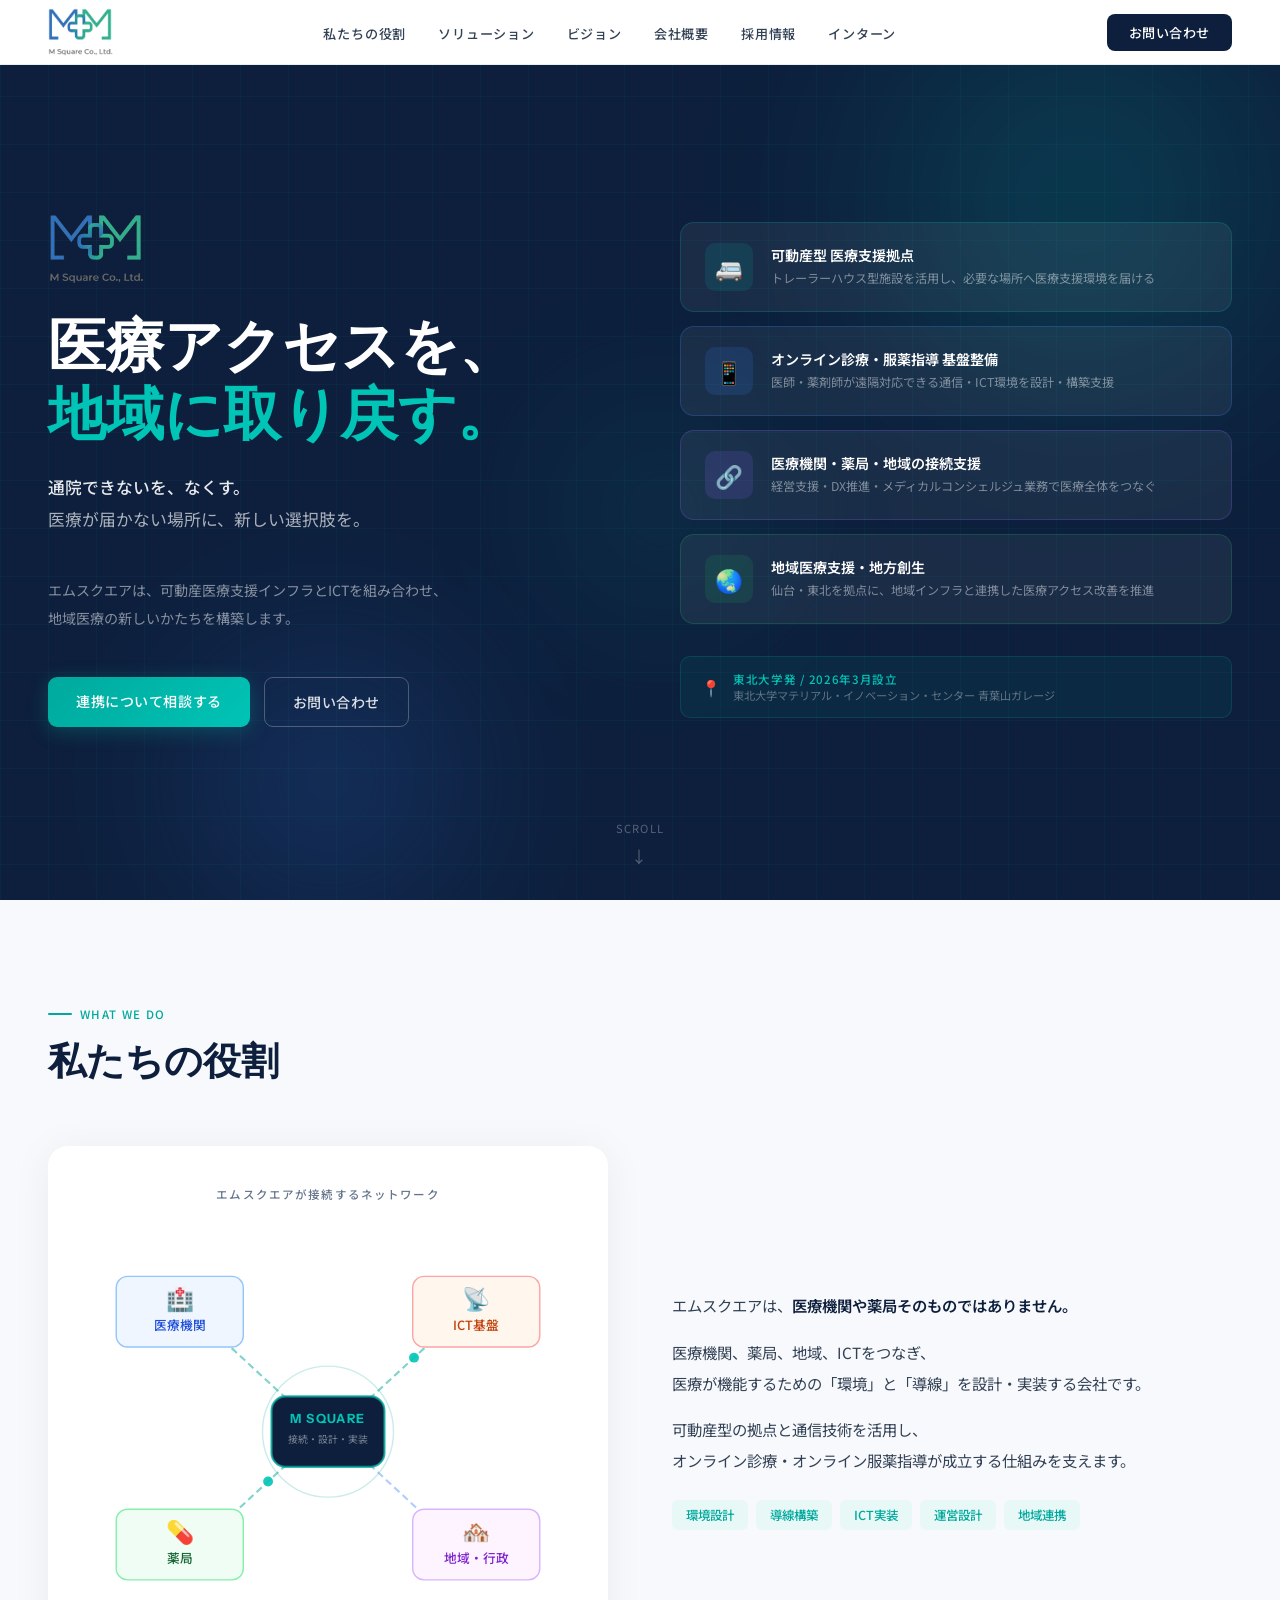
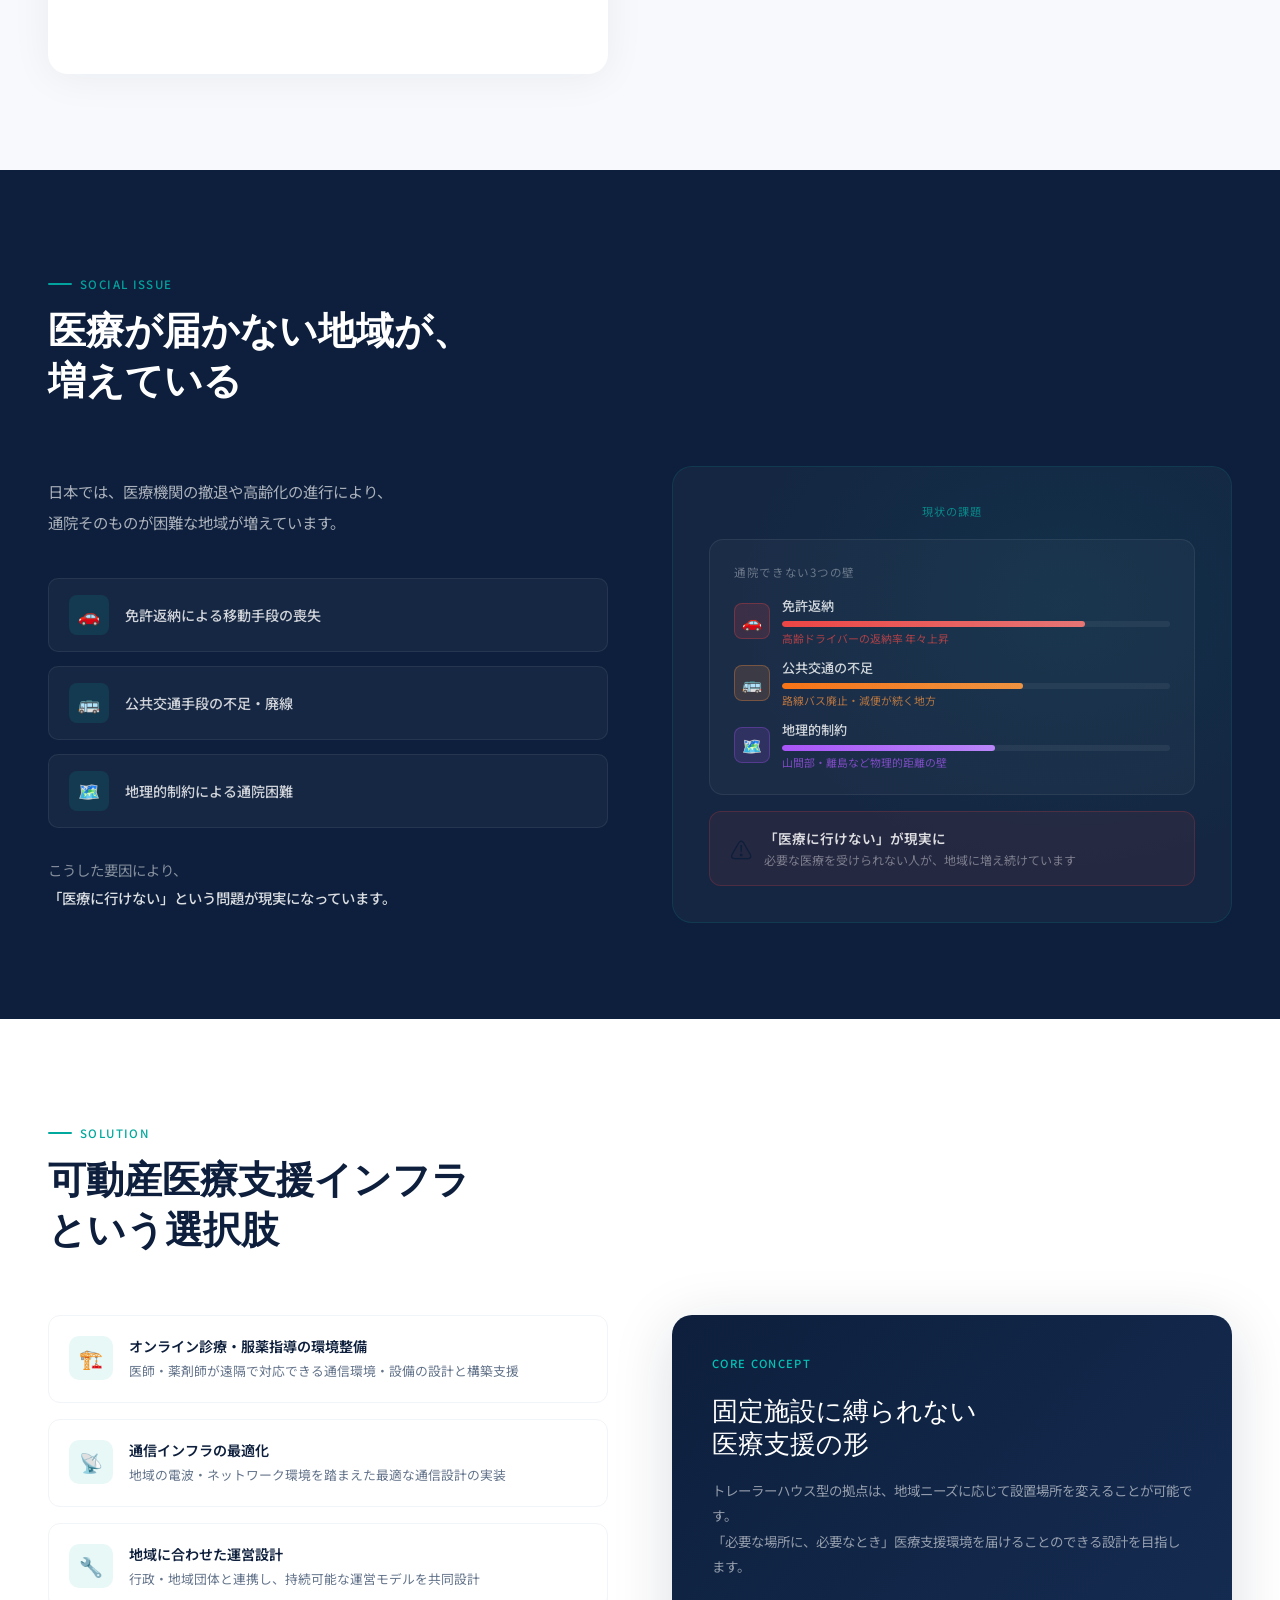
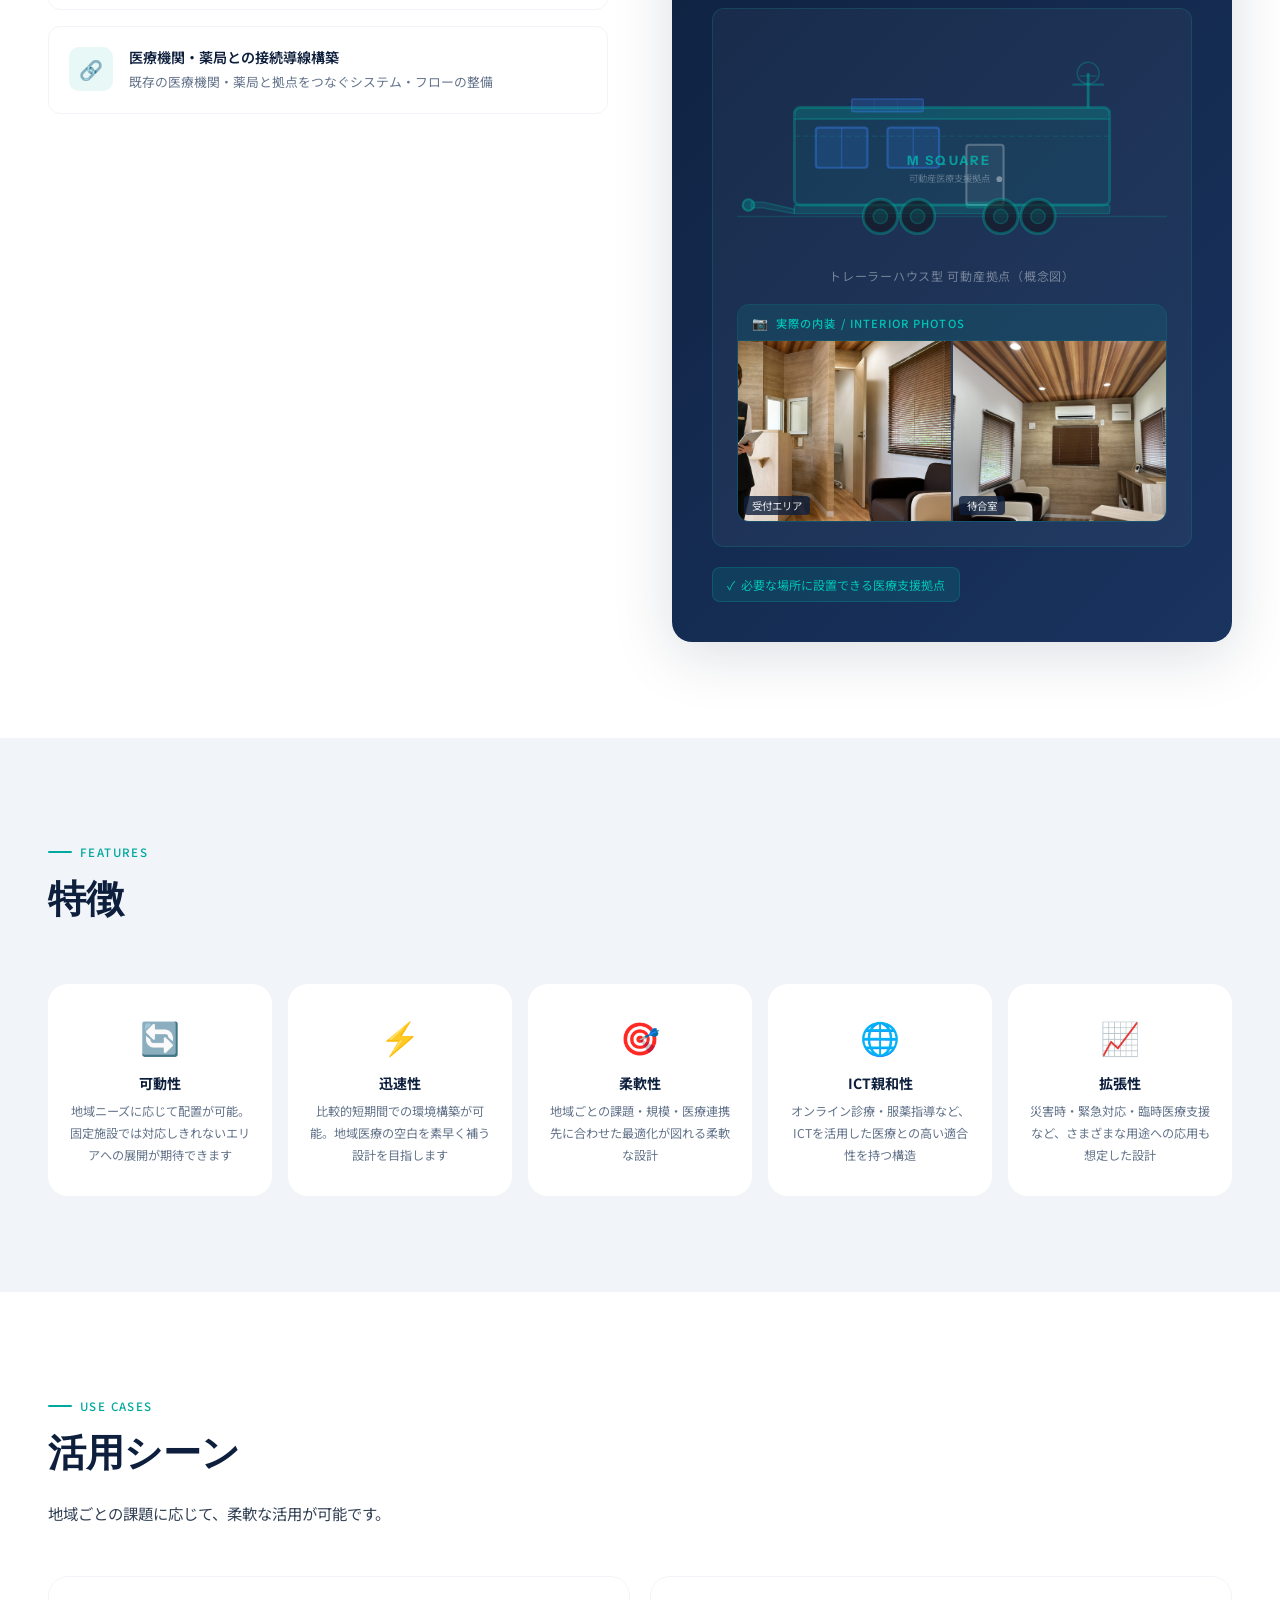
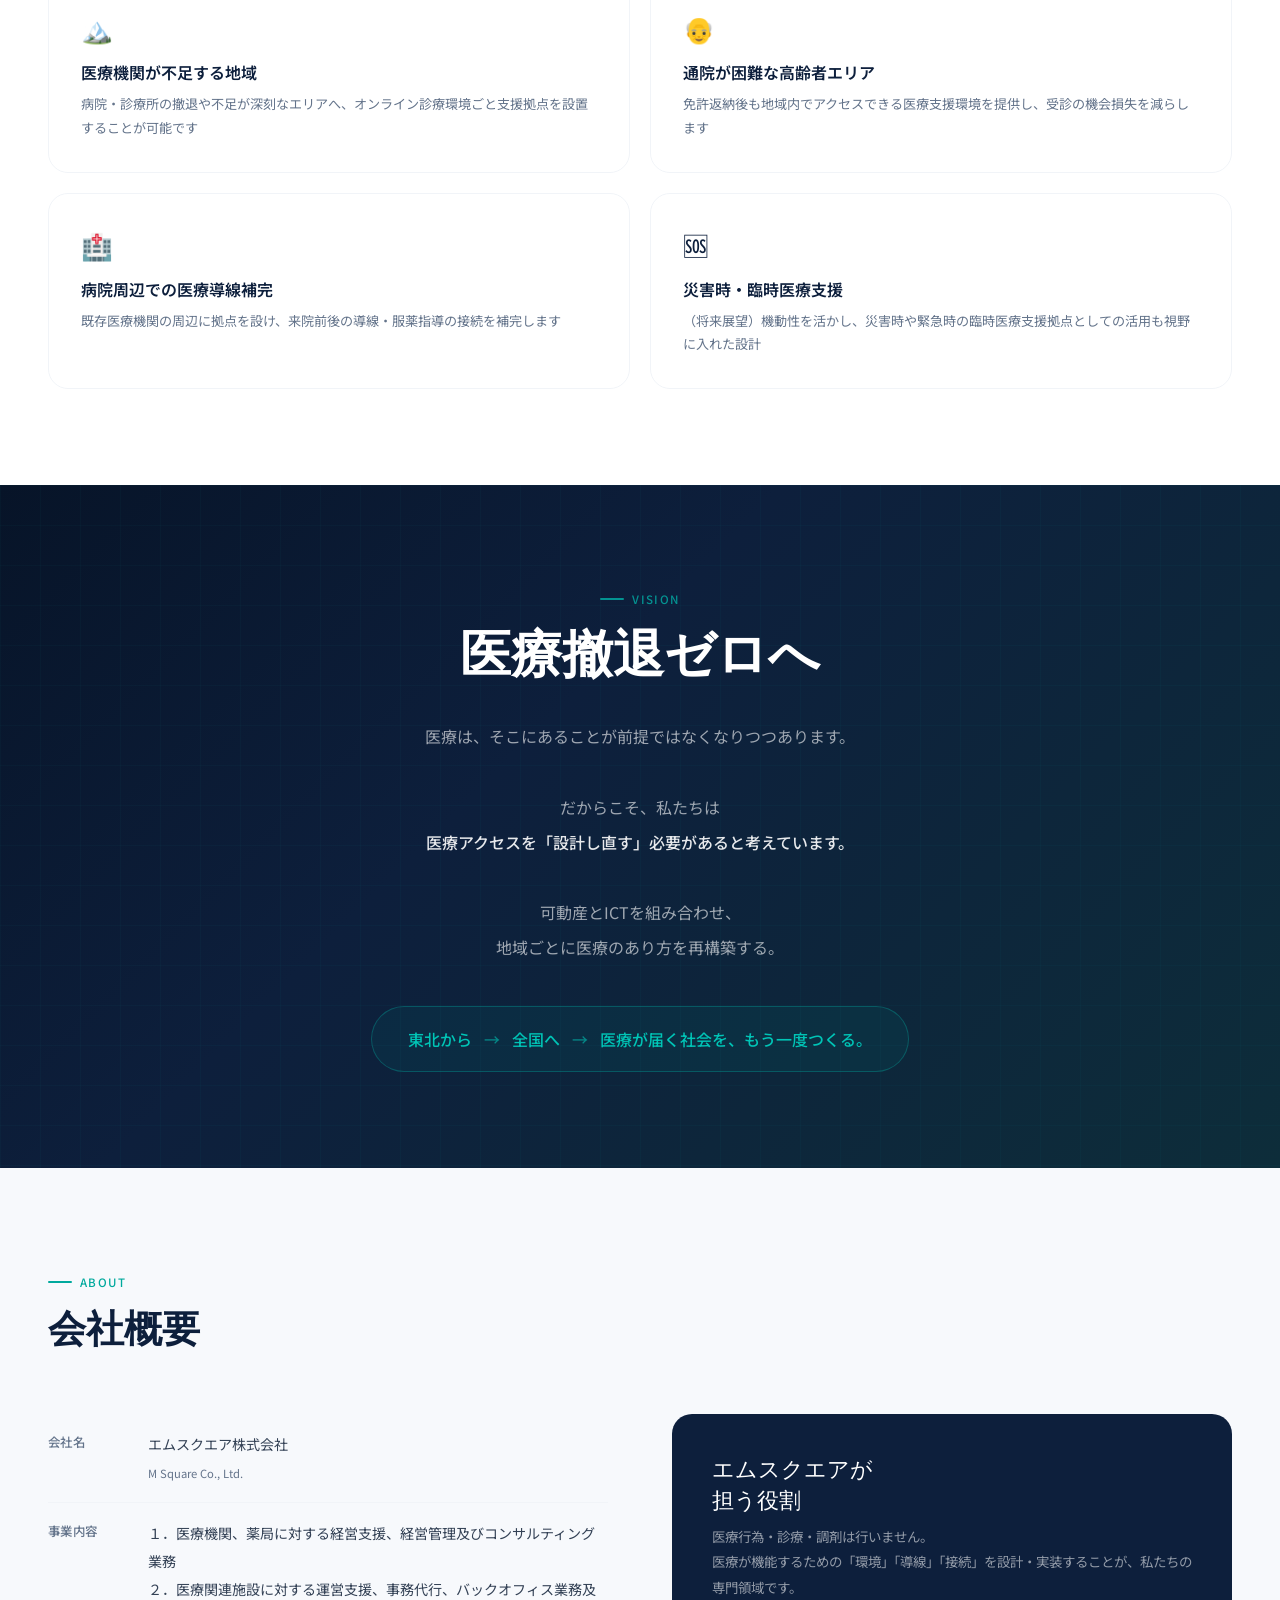
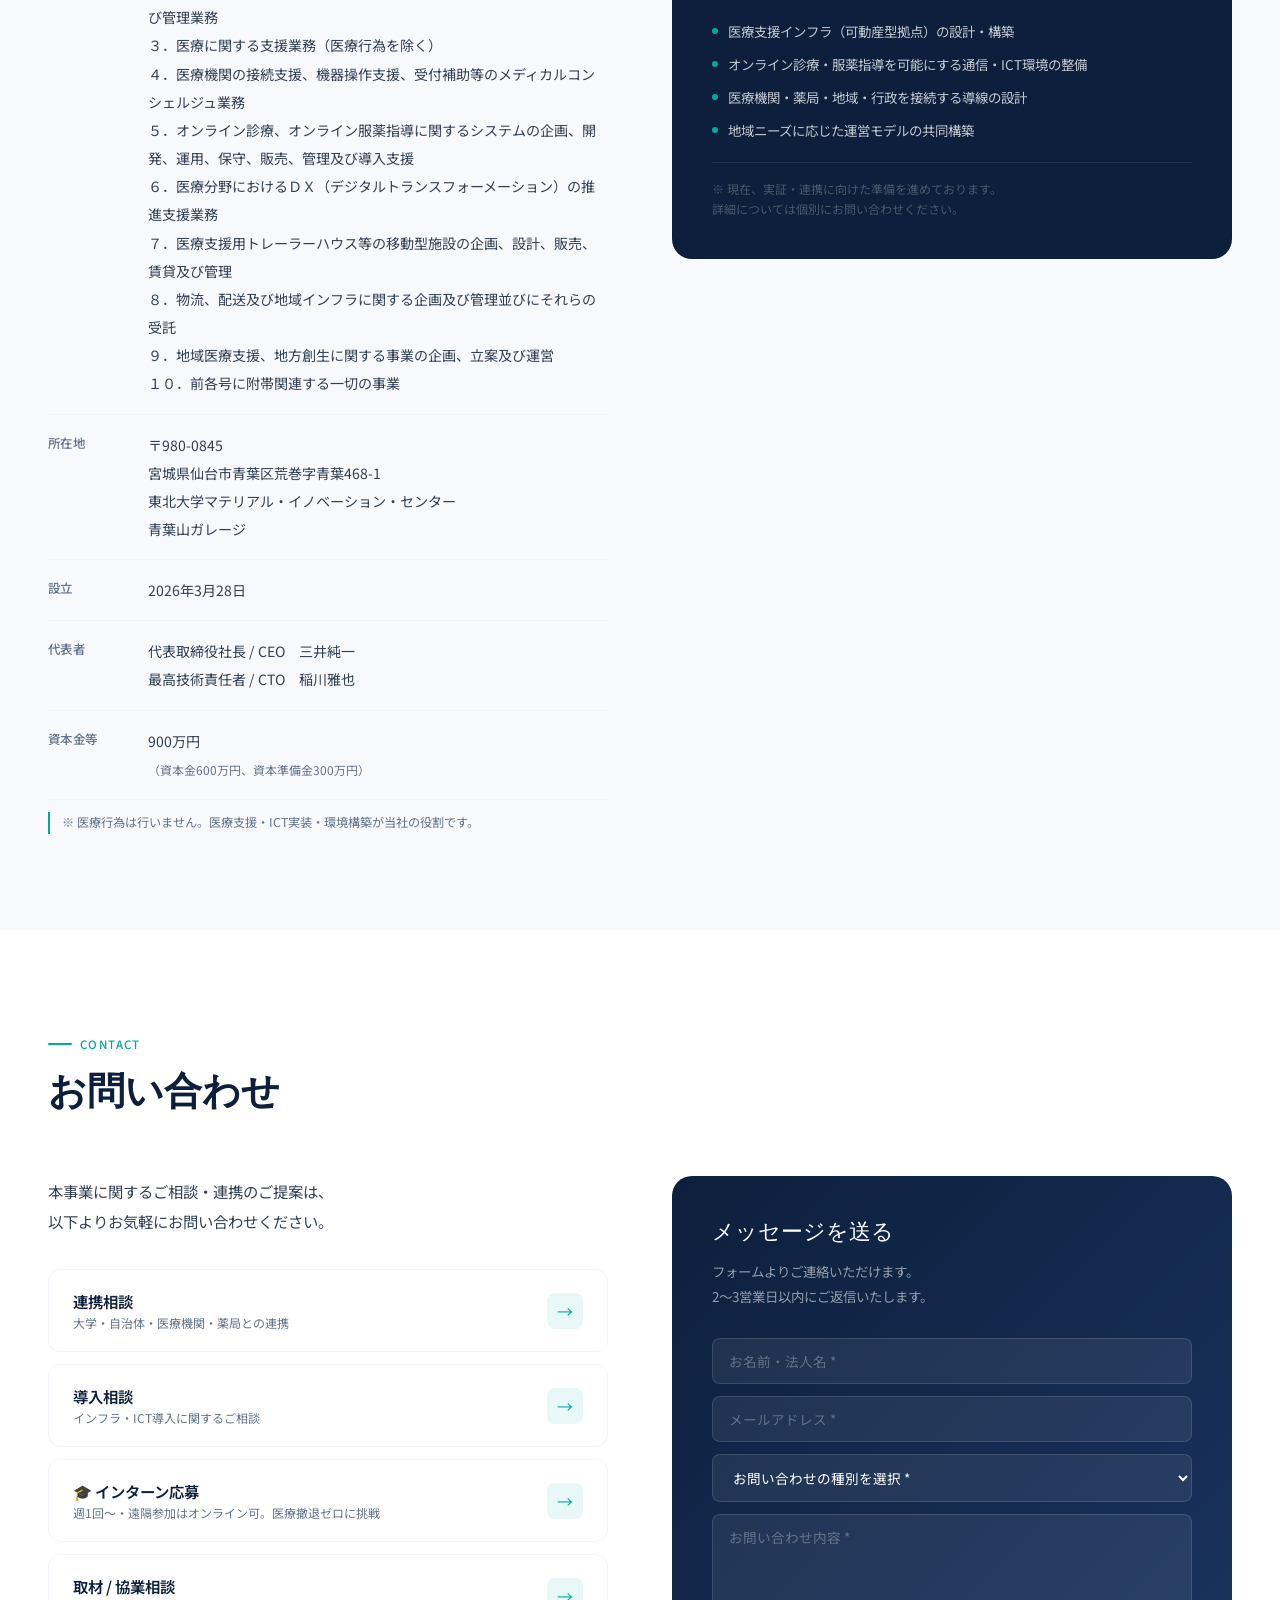
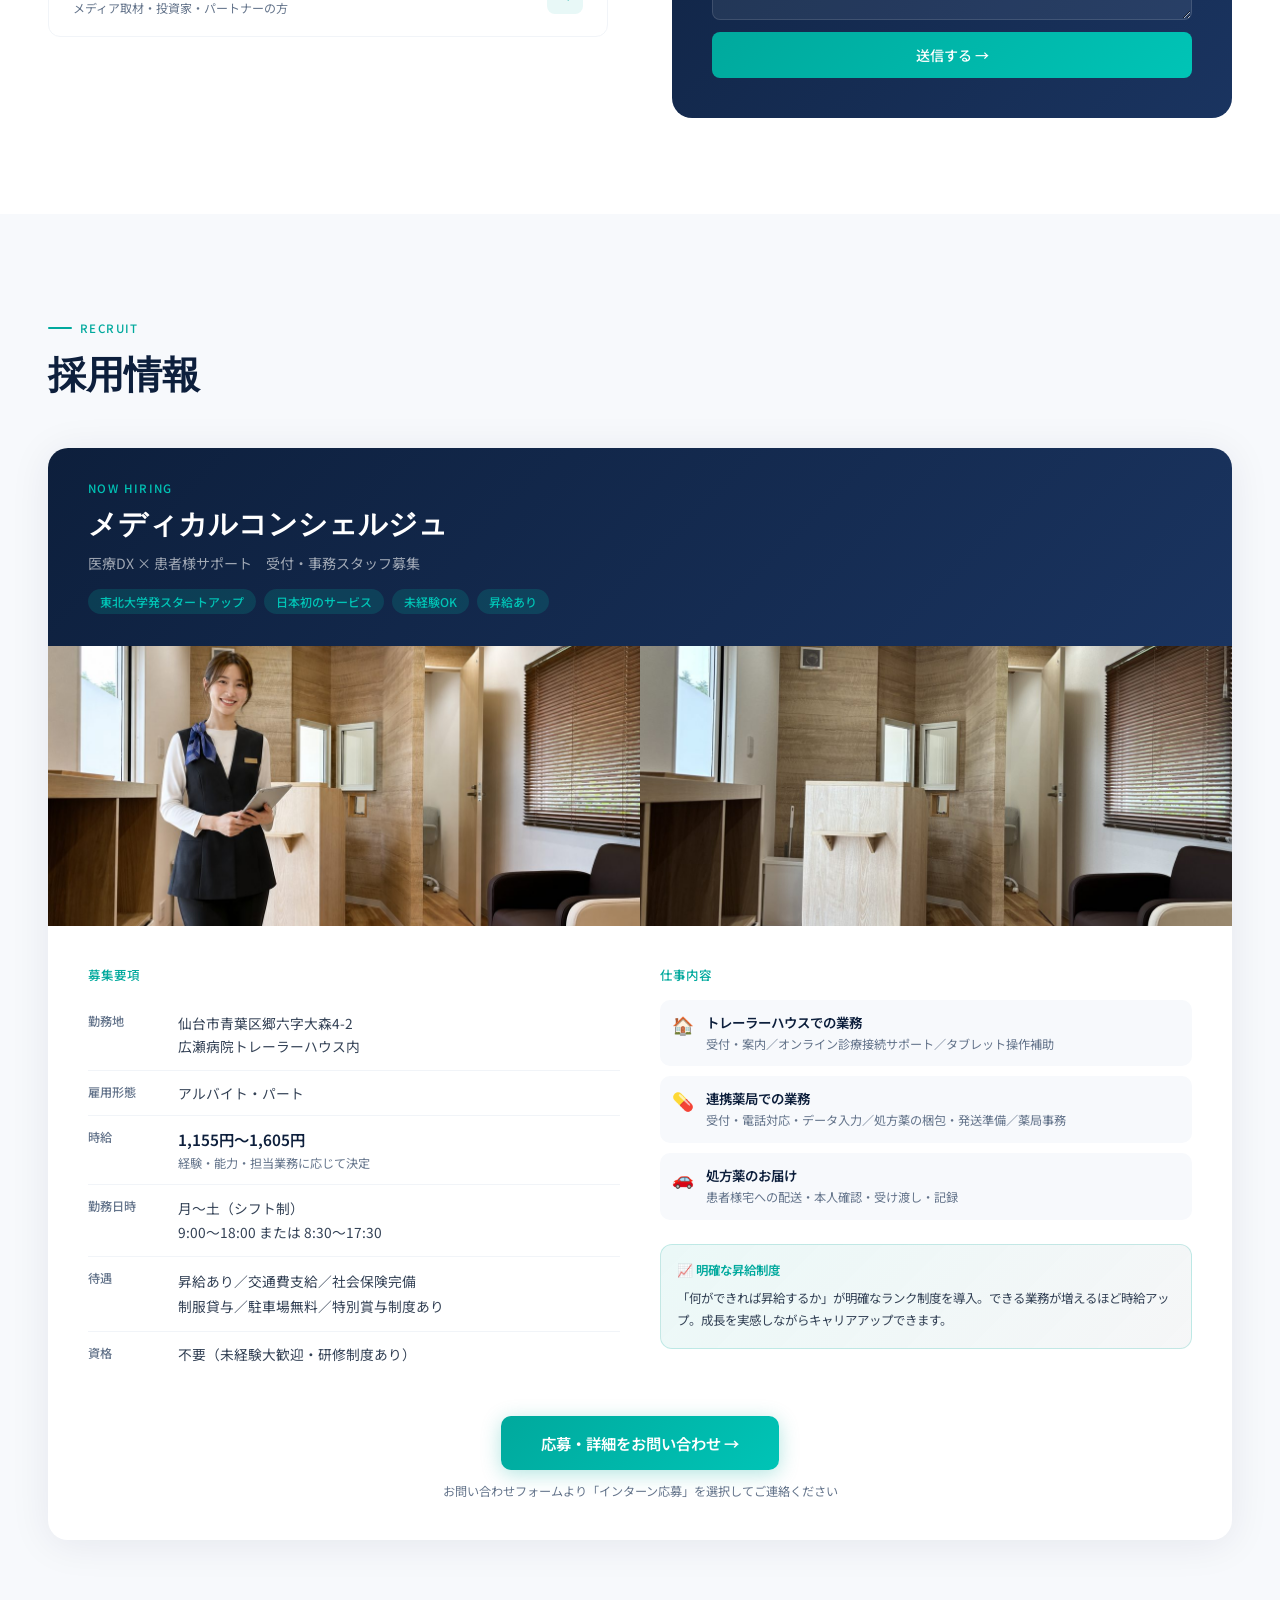
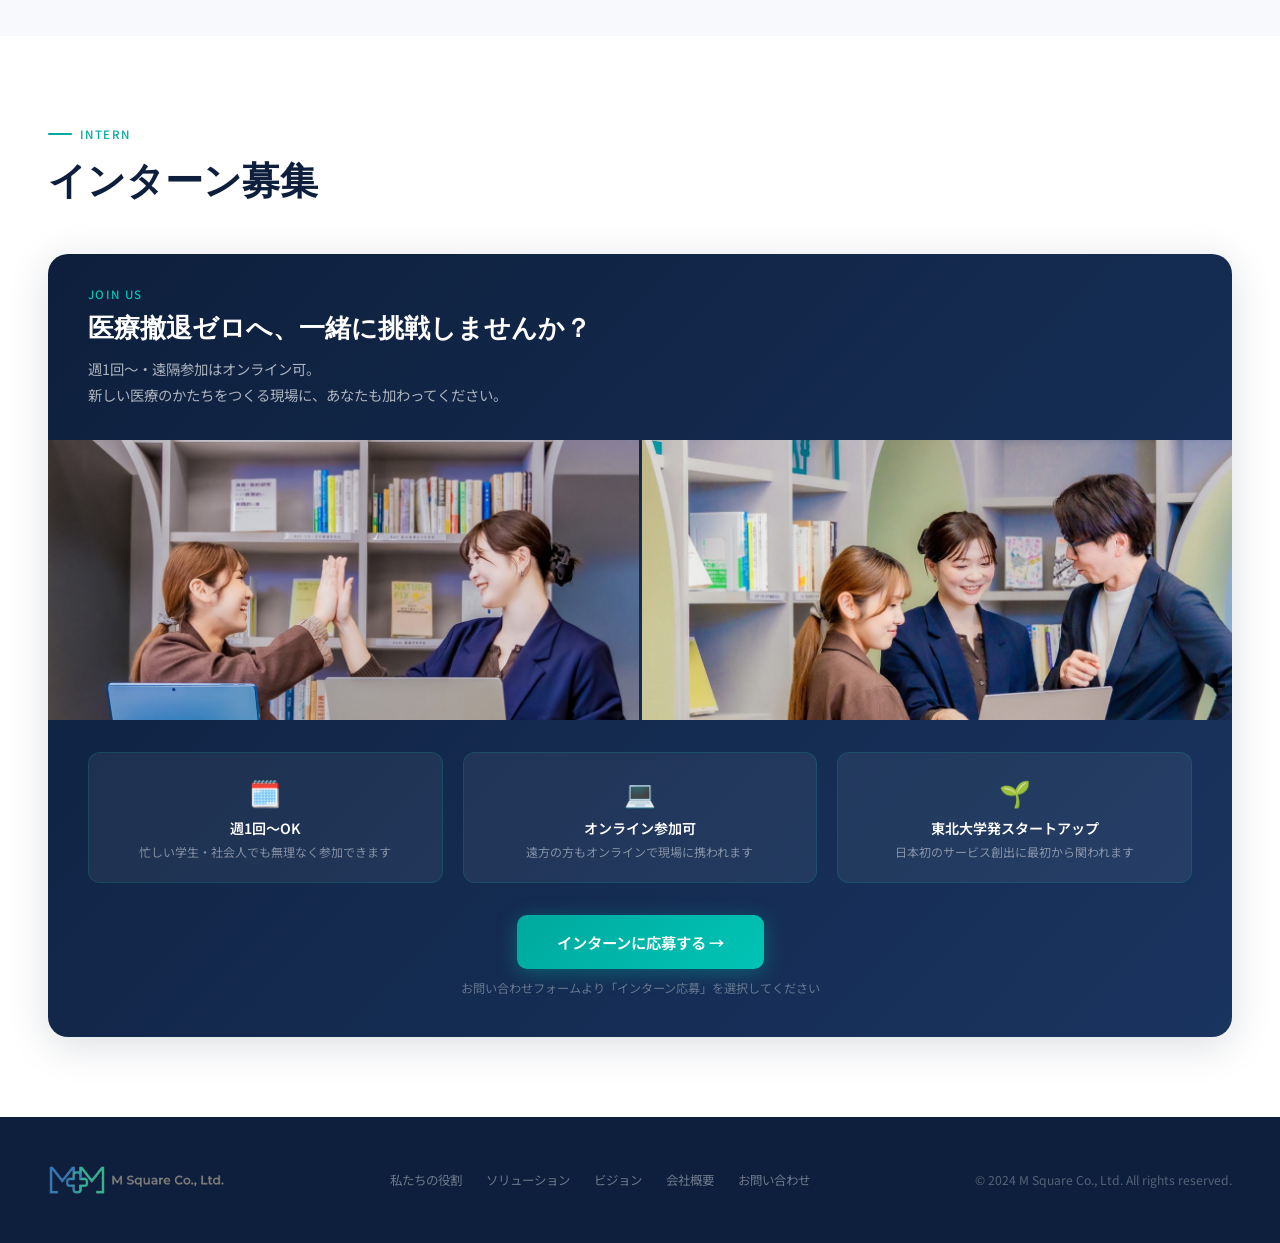
==== index.html @ b003a3d8 "Add files via upload" ====
<!DOCTYPE html>
<html lang="ja">
<head>
<meta charset="UTF-8">
<meta name="viewport" content="width=device-width, initial-scale=1.0">
<title>エムスクエア株式会社｜医療アクセスを再設計する可動産医療支援インフラ</title>
<meta name="description" content="医療アクセスの課題を、可動産とICTで解決。エムスクエア株式会社は、地域医療を支える新しいインフラを構築します。">
<meta property="og:title" content="エムスクエア株式会社｜医療アクセスを再設計する可動産医療支援インフラ">
<meta property="og:description" content="医療アクセスの課題を、可動産とICTで解決。エムスクエア株式会社は、地域医療を支える新しいインフラを構築します。">
<link rel="icon" type="image/png" href="[data-uri]" sizes="64x64">
<link rel="apple-touch-icon" href="[data-uri]">
<link rel="preconnect" href="https://fonts.googleapis.com">
<link rel="preconnect" href="https://fonts.gstatic.com" crossorigin>
<link href="https://fonts.googleapis.com/css2?family=Noto+Sans+JP:wght@300;400;500;700&family=DM+Serif+Display:ital@0;1&family=Instrument+Sans:wght@400;500;600&display=swap" rel="stylesheet">
<style>
  :root {
    --navy: #0D1F3C;
    --navy-mid: #1a3460;
    --teal: #00A99D;
    --teal-light: #00C4B6;
    --teal-pale: #E8F8F7;
    --sky: #3B82F6;
    --white: #FFFFFF;
    --off-white: #F7F9FC;
    --gray-100: #F1F4F8;
    --gray-300: #CBD5E1;
    --gray-500: #64748B;
    --gray-700: #334155;
    --text: #0D1F3C;
    --radius: 12px;
    --radius-lg: 20px;
  }

  *, *::before, *::after { box-sizing: border-box; margin: 0; padding: 0; }

  html { scroll-behavior: smooth; }

  body {
    font-family: 'Noto Sans JP', sans-serif;
    color: var(--text);
    background: var(--white);
    overflow-x: hidden;
    -webkit-font-smoothing: antialiased;
  }

  /* ── HAMBURGER MENU ── */
  .hamburger {
    display: none;
    flex-direction: column; justify-content: center; align-items: center;
    gap: 5px; width: 40px; height: 40px;
    background: none; border: none; cursor: pointer; padding: 4px;
    border-radius: 8px; transition: background 0.2s;
  }
  .hamburger:hover { background: var(--gray-100); }
  .hamburger span {
    display: block; width: 22px; height: 2px;
    background: var(--navy); border-radius: 2px;
    transition: transform 0.3s, opacity 0.3s;
  }
  .hamburger.open span:nth-child(1) { transform: translateY(7px) rotate(45deg); }
  .hamburger.open span:nth-child(2) { opacity: 0; }
  .hamburger.open span:nth-child(3) { transform: translateY(-7px) rotate(-45deg); }

  .mobile-menu {
    display: none;
    position: fixed; top: 0; left: 0; right: 0; bottom: 0;
    background: rgba(255,255,255,0.98);
    backdrop-filter: blur(16px);
    z-index: 99;
    flex-direction: column; justify-content: center; align-items: center;
    opacity: 0; transition: opacity 0.3s;
  }
  .mobile-menu.open {
    display: flex; opacity: 1;
  }
  .mobile-menu ul {
    list-style: none; display: flex; flex-direction: column;
    align-items: center; gap: 8px; width: 100%; padding: 0 32px;
  }
  .mobile-menu ul li { width: 100%; }
  .mobile-menu ul a {
    display: block; padding: 16px 24px; border-radius: 12px;
    font-size: 1.1rem; font-weight: 500; color: var(--navy);
    text-decoration: none; text-align: center;
    transition: background 0.2s;
  }
  .mobile-menu ul a:hover { background: var(--gray-100); }
  .mobile-menu .mobile-cta {
    background: var(--navy) !important; color: white !important;
    margin-top: 8px;
  }
  .mobile-menu .mobile-cta:hover { background: var(--navy-mid) !important; }

  .desktop-only { display: flex; }

  /* ── NAV ── (再掲確認用) */
  nav {
    position: fixed; top: 0; left: 0; right: 0; z-index: 100;
    display: flex; align-items: center; justify-content: space-between;
    padding: 8px 48px;
    background: #ffffff;
    border-bottom: 1px solid rgba(13,31,60,0.08);
    transition: box-shadow 0.3s;
  }
  nav.scrolled { box-shadow: 0 2px 20px rgba(13,31,60,0.10); }

  .nav-logo {
    font-family: 'Instrument Sans', sans-serif;
    font-weight: 600; font-size: 1.15rem; letter-spacing: 0.04em;
    color: var(--navy); text-decoration: none;
    display: flex; align-items: center; gap: 12px;
  }
  .nav-logo-svg { height: 32px; width: auto; display: block; }
  .nav-logo-text { display: flex; flex-direction: column; line-height: 1.1; }
  .nav-logo-ja { font-size: 0.78rem; font-weight: 600; color: var(--navy); letter-spacing: 0.04em; font-family: 'Noto Sans JP', sans-serif; }
  .nav-logo-en { font-size: 0.6rem; font-weight: 400; color: var(--gray-500); letter-spacing: 0.08em; font-family: 'Instrument Sans', sans-serif; }

  .nav-links { display: flex; gap: 32px; list-style: none; }
  .nav-links a {
    font-size: 0.82rem; font-weight: 500; letter-spacing: 0.06em;
    color: var(--gray-700); text-decoration: none; transition: color 0.2s;
  }
  .nav-links a:hover { color: var(--teal); }

  .nav-cta {
    padding: 9px 22px; border-radius: 8px;
    background: var(--navy); color: white;
    font-size: 0.82rem; font-weight: 500; letter-spacing: 0.04em;
    text-decoration: none; transition: background 0.2s, transform 0.15s;
  }
  .nav-cta:hover { background: var(--navy-mid); transform: translateY(-1px); }

  /* ── HERO ── */
  .hero {
    min-height: 100vh;
    display: flex; align-items: center;
    position: relative; overflow: hidden;
    background: var(--navy);
    padding: 120px 48px 80px;
  }

  .hero-bg {
    position: absolute; inset: 0; pointer-events: none;
  }

  /* Grid mesh */
  .hero-grid {
    position: absolute; inset: 0;
    background-image:
      linear-gradient(rgba(0,169,157,0.06) 1px, transparent 1px),
      linear-gradient(90deg, rgba(0,169,157,0.06) 1px, transparent 1px);
    background-size: 48px 48px;
  }

  /* Glowing orbs */
  .hero-orb {
    position: absolute; border-radius: 50%;
    filter: blur(80px); opacity: 0.25;
  }
  .hero-orb-1 {
    width: 600px; height: 600px;
    background: radial-gradient(circle, var(--teal), transparent 70%);
    top: -100px; right: -100px;
    animation: float1 8s ease-in-out infinite;
  }
  .hero-orb-2 {
    width: 400px; height: 400px;
    background: radial-gradient(circle, var(--sky), transparent 70%);
    bottom: -80px; left: 10%;
    animation: float2 10s ease-in-out infinite;
  }
  .hero-orb-3 {
    width: 300px; height: 300px;
    background: radial-gradient(circle, rgba(0,196,182,0.6), transparent 70%);
    top: 40%; left: 40%;
    animation: float1 12s ease-in-out infinite reverse;
  }

  @keyframes float1 {
    0%, 100% { transform: translateY(0) scale(1); }
    50% { transform: translateY(-30px) scale(1.05); }
  }
  @keyframes float2 {
    0%, 100% { transform: translateY(0) scale(1); }
    50% { transform: translateY(20px) scale(0.95); }
  }

  /* Network dots */
  .hero-network { position: absolute; inset: 0; opacity: 0.15; }

  .hero-content {
    position: relative; z-index: 2;
    max-width: 1200px; margin: 0 auto; width: 100%;
    display: grid; grid-template-columns: 1fr 1fr; gap: 80px; align-items: center;
  }

  .hero-label {
    display: inline-block; margin-bottom: 20px;
    padding: 5px 14px; border-radius: 100px;
    border: 1px solid rgba(0,169,157,0.4);
    background: rgba(0,169,157,0.1);
    color: var(--teal-light); font-size: 0.72rem; font-weight: 500; letter-spacing: 0.1em;
    text-transform: uppercase;
    animation: fadeUp 0.8s ease forwards;
  }

  .hero-h1 {
    font-family: 'DM Serif Display', serif;
    font-size: clamp(2.4rem, 4.5vw, 3.8rem);
    line-height: 1.18; color: white;
    margin-bottom: 24px;
    animation: fadeUp 0.8s 0.1s ease both;
  }
  .hero-h1 em { color: var(--teal-light); font-style: normal; }

  .hero-sub {
    font-size: 1.05rem; line-height: 1.9;
    color: rgba(255,255,255,0.65); margin-bottom: 40px;
    animation: fadeUp 0.8s 0.2s ease both;
  }
  .hero-sub strong { color: rgba(255,255,255,0.9); font-weight: 500; }

  .hero-desc {
    font-size: 0.88rem; line-height: 2; color: rgba(255,255,255,0.5);
    margin-bottom: 44px;
    animation: fadeUp 0.8s 0.3s ease both;
  }

  .hero-btns {
    display: flex; gap: 14px; flex-wrap: wrap;
    animation: fadeUp 0.8s 0.4s ease both;
  }

  .btn-primary {
    padding: 14px 28px; border-radius: 9px;
    background: linear-gradient(135deg, var(--teal), var(--teal-light));
    color: white; font-size: 0.88rem; font-weight: 500;
    letter-spacing: 0.04em; text-decoration: none;
    transition: transform 0.2s, box-shadow 0.2s;
    box-shadow: 0 4px 20px rgba(0,169,157,0.3);
  }
  .btn-primary:hover { transform: translateY(-2px); box-shadow: 0 8px 28px rgba(0,169,157,0.4); }

  .btn-outline {
    padding: 14px 28px; border-radius: 9px;
    border: 1px solid rgba(255,255,255,0.25);
    color: rgba(255,255,255,0.85); font-size: 0.88rem; font-weight: 500;
    letter-spacing: 0.04em; text-decoration: none;
    transition: border-color 0.2s, background 0.2s;
  }
  .btn-outline:hover { border-color: var(--teal); background: rgba(0,169,157,0.08); }

  /* Hero visual side */
  .hero-visual {
    animation: fadeIn 1s 0.5s ease both;
    display: flex; flex-direction: column; gap: 16px;
  }

  .network-diagram {
    background: rgba(255,255,255,0.04);
    border: 1px solid rgba(0,169,157,0.2);
    border-radius: 20px;
    padding: 32px;
    position: relative; overflow: hidden;
  }
  .network-diagram::before {
    content: '';
    position: absolute; inset: 0;
    background: linear-gradient(135deg, rgba(0,169,157,0.05), rgba(59,130,246,0.05));
  }

  .network-svg { width: 100%; height: auto; }

  .hero-stats {
    display: grid; grid-template-columns: repeat(3, 1fr); gap: 12px;
  }
  .hero-stat {
    background: rgba(255,255,255,0.05);
    border: 1px solid rgba(255,255,255,0.08);
    border-radius: 12px; padding: 16px;
    text-align: center;
    transition: border-color 0.2s, background 0.2s;
  }
  .hero-stat:hover { border-color: rgba(0,169,157,0.3); background: rgba(0,169,157,0.06); }
  .hero-stat-num {
    font-family: 'Instrument Sans', sans-serif;
    font-size: 1.4rem; font-weight: 600; color: var(--teal-light); display: block;
  }
  .hero-stat-label { font-size: 0.7rem; color: rgba(255,255,255,0.45); letter-spacing: 0.06em; margin-top: 2px; }

  @keyframes fadeUp {
    from { opacity: 0; transform: translateY(24px); }
    to { opacity: 1; transform: translateY(0); }
  }
  @keyframes fadeIn {
    from { opacity: 0; transform: translateX(20px); }
    to { opacity: 1; transform: translateX(0); }
  }

  /* ── SECTION COMMON ── */
  section { padding: 96px 48px; }
  .container { max-width: 1200px; margin: 0 auto; }

  .section-label {
    display: inline-flex; align-items: center; gap: 8px;
    margin-bottom: 14px;
    font-size: 0.72rem; font-weight: 500; letter-spacing: 0.12em;
    text-transform: uppercase; color: var(--teal);
  }
  .section-label::before {
    content: ''; display: block;
    width: 24px; height: 2px; background: var(--teal); border-radius: 2px;
  }

  .section-title {
    font-family: 'DM Serif Display', serif;
    font-size: clamp(1.8rem, 3vw, 2.6rem);
    color: var(--navy); line-height: 1.3; margin-bottom: 20px;
  }

  .section-body {
    font-size: 0.96rem; line-height: 2;
    color: var(--gray-700); max-width: 620px;
  }

  /* Reveal animation */
  .reveal {
    opacity: 0; transform: translateY(30px);
    transition: opacity 0.7s ease, transform 0.7s ease;
  }
  .reveal.visible { opacity: 1; transform: translateY(0); }
  .reveal-delay-1 { transition-delay: 0.1s; }
  .reveal-delay-2 { transition-delay: 0.2s; }
  .reveal-delay-3 { transition-delay: 0.3s; }

  /* ── WHAT WE DO ── */
  .what-we-do { background: var(--off-white); }

  .what-grid {
    display: grid; grid-template-columns: 1fr 1fr; gap: 64px; align-items: center;
    margin-top: 60px;
  }

  .connector-diagram {
    background: white; border-radius: var(--radius-lg);
    padding: 40px; box-shadow: 0 4px 40px rgba(13,31,60,0.06);
    position: relative;
  }

  .conn-title {
    font-size: 0.72rem; font-weight: 500; letter-spacing: 0.1em;
    text-transform: uppercase; color: var(--gray-500);
    text-align: center; margin-bottom: 32px;
  }

  .conn-grid {
    display: grid; grid-template-areas:
      "hosp . ms . ict"
      ". . . . ."
      "pharm . ms2 . area";
    grid-template-columns: 1fr 24px 1fr 24px 1fr;
    grid-template-rows: 1fr 20px 1fr;
    gap: 0; align-items: center; justify-items: center;
  }

  .conn-node {
    padding: 12px 16px; border-radius: 10px; text-align: center;
    min-width: 90px; position: relative; z-index: 2;
  }
  .conn-node-icon { font-size: 1.4rem; display: block; margin-bottom: 4px; }
  .conn-node-label { font-size: 0.7rem; font-weight: 500; letter-spacing: 0.04em; }

  .conn-hosp { background: #EFF6FF; color: #1D4ED8; grid-area: hosp; }
  .conn-pharm { background: #F0FDF4; color: #166534; grid-area: pharm; }
  .conn-ict { background: #FFF7ED; color: #C2410C; grid-area: ict; }
  .conn-area { background: #FDF4FF; color: #7E22CE; grid-area: area; }

  .conn-center {
    grid-area: ms;
    grid-row: 1 / span 3;
    background: var(--navy);
    color: white; padding: 20px 16px; border-radius: 14px;
    box-shadow: 0 0 0 6px rgba(0,169,157,0.2), 0 8px 32px rgba(13,31,60,0.2);
    z-index: 3;
    display: flex; flex-direction: column; align-items: center; gap: 4px;
  }
  .conn-center-icon { font-size: 1.6rem; }
  .conn-center-name {
    font-family: 'Instrument Sans', sans-serif;
    font-size: 0.75rem; font-weight: 600; letter-spacing: 0.06em;
    color: var(--teal-light);
  }
  .conn-center-sub { font-size: 0.6rem; color: rgba(255,255,255,0.5); }

  /* Lines drawn via pseudo-elements on a wrapper */
  .conn-lines { position: absolute; inset: 40px; pointer-events: none; }

  .what-text { }
  .what-text p {
    font-size: 0.96rem; line-height: 2; color: var(--gray-700); margin-bottom: 16px;
  }
  .what-text strong { color: var(--navy); font-weight: 600; }

  .role-tags {
    display: flex; flex-wrap: wrap; gap: 8px; margin-top: 24px;
  }
  .role-tag {
    padding: 6px 14px; border-radius: 6px;
    background: var(--teal-pale); color: var(--teal); font-size: 0.78rem; font-weight: 500;
  }

  /* ── ISSUE ── */
  .issue { background: var(--navy); }

  .issue .section-label { color: rgba(0,196,182,0.8); }
  .issue .section-label::before { background: rgba(0,196,182,0.8); }
  .issue .section-title { color: white; }

  .issue-layout {
    display: grid; grid-template-columns: 1fr 1fr; gap: 64px; align-items: center;
    margin-top: 60px;
  }

  .issue-body {
    font-size: 0.96rem; line-height: 2; color: rgba(255,255,255,0.65); margin-bottom: 40px;
  }

  .issue-factors {
    display: flex; flex-direction: column; gap: 14px;
  }
  .issue-factor {
    display: flex; align-items: center; gap: 16px;
    padding: 16px 20px; border-radius: 10px;
    background: rgba(255,255,255,0.04);
    border: 1px solid rgba(255,255,255,0.07);
    transition: border-color 0.2s;
  }
  .issue-factor:hover { border-color: rgba(0,169,157,0.3); }
  .issue-factor-icon {
    width: 40px; height: 40px; border-radius: 8px; flex-shrink: 0;
    background: rgba(0,169,157,0.15); display: flex; align-items: center; justify-content: center;
    font-size: 1.1rem;
  }
  .issue-factor-text { font-size: 0.88rem; color: rgba(255,255,255,0.8); font-weight: 500; }

  /* Issue visual – map-like */
  .issue-visual {
    background: rgba(255,255,255,0.03);
    border: 1px solid rgba(0,169,157,0.15);
    border-radius: 20px; padding: 36px;
    position: relative; overflow: hidden;
  }
  .issue-visual::after {
    content: ''; position: absolute; inset: 0;
    background: radial-gradient(ellipse at 70% 30%, rgba(0,169,157,0.08), transparent 60%);
  }

  /* ── SOLUTION ── */
  .solution { background: white; }

  .solution-grid {
    display: grid; grid-template-columns: 1fr 1fr; gap: 64px; align-items: start;
    margin-top: 60px;
  }

  .solution-features {
    display: flex; flex-direction: column; gap: 16px;
  }
  .sol-item {
    display: flex; gap: 16px; padding: 20px;
    border-radius: 12px; border: 1px solid var(--gray-100);
    transition: border-color 0.2s, box-shadow 0.2s, transform 0.2s;
    cursor: default;
  }
  .sol-item:hover {
    border-color: var(--teal); transform: translateX(4px);
    box-shadow: 0 4px 20px rgba(0,169,157,0.08);
  }
  .sol-icon {
    width: 44px; height: 44px; border-radius: 10px; flex-shrink: 0;
    background: var(--teal-pale);
    display: flex; align-items: center; justify-content: center; font-size: 1.2rem;
  }
  .sol-item-title { font-size: 0.88rem; font-weight: 600; color: var(--navy); margin-bottom: 4px; }
  .sol-item-desc { font-size: 0.8rem; color: var(--gray-500); line-height: 1.7; }

  .solution-visual {
    position: sticky; top: 100px;
    background: linear-gradient(135deg, var(--navy), var(--navy-mid));
    border-radius: 20px; padding: 40px;
    color: white; box-shadow: 0 12px 60px rgba(13,31,60,0.15);
  }

  .sol-vis-label {
    font-size: 0.7rem; letter-spacing: 0.12em; text-transform: uppercase;
    color: var(--teal-light); margin-bottom: 24px; font-weight: 500;
  }
  .sol-vis-title {
    font-family: 'DM Serif Display', serif;
    font-size: 1.6rem; color: white; margin-bottom: 16px; line-height: 1.3;
  }
  .sol-vis-body {
    font-size: 0.84rem; color: rgba(255,255,255,0.55); line-height: 1.9; margin-bottom: 28px;
  }

  .trailer-visual {
    background: rgba(255,255,255,0.04);
    border: 1px solid rgba(0,169,157,0.2);
    border-radius: 12px; padding: 24px;
    text-align: center;
  }
  .trailer-icon { font-size: 3rem; margin-bottom: 12px; display: block; }
  .trailer-label { font-size: 0.75rem; color: rgba(255,255,255,0.4); letter-spacing: 0.06em; }

  .sol-badge {
    display: inline-flex; align-items: center; gap: 6px;
    margin-top: 20px; padding: 8px 14px; border-radius: 8px;
    background: rgba(0,169,157,0.15); border: 1px solid rgba(0,169,157,0.25);
    font-size: 0.75rem; color: var(--teal-light);
  }

  /* ── FEATURES ── */
  .features { background: var(--gray-100); }

  .features-grid {
    display: grid; grid-template-columns: repeat(5, 1fr); gap: 16px;
    margin-top: 60px;
  }
  @media (max-width: 900px) { .features-grid { grid-template-columns: repeat(2, 1fr); } }

  .feature-card {
    background: white; border-radius: var(--radius-lg); padding: 28px 20px;
    text-align: center; border: 1px solid transparent;
    transition: border-color 0.2s, transform 0.2s, box-shadow 0.2s;
  }
  .feature-card:hover {
    border-color: var(--teal); transform: translateY(-4px);
    box-shadow: 0 8px 32px rgba(0,169,157,0.1);
  }
  .feature-icon { font-size: 2rem; margin-bottom: 14px; display: block; }
  .feature-title {
    font-size: 0.88rem; font-weight: 700; color: var(--navy); margin-bottom: 8px;
  }
  .feature-desc { font-size: 0.76rem; color: var(--gray-500); line-height: 1.8; }

  /* ── USE CASES ── */
  .use-cases { background: white; }

  .cases-grid {
    display: grid; grid-template-columns: repeat(2, 1fr); gap: 20px;
    margin-top: 60px;
  }
  .case-card {
    padding: 32px; border-radius: var(--radius-lg);
    border: 1px solid var(--gray-100); position: relative; overflow: hidden;
    transition: border-color 0.2s, transform 0.2s;
  }
  .case-card:hover { border-color: var(--teal); transform: translateY(-2px); }
  .case-card::before {
    content: ''; position: absolute; top: 0; left: 0; right: 0; height: 3px;
    background: linear-gradient(90deg, var(--teal), var(--sky));
    opacity: 0; transition: opacity 0.2s;
  }
  .case-card:hover::before { opacity: 1; }

  .case-icon { font-size: 1.6rem; margin-bottom: 14px; display: block; }
  .case-title { font-size: 1rem; font-weight: 600; color: var(--navy); margin-bottom: 8px; }
  .case-desc { font-size: 0.82rem; color: var(--gray-500); line-height: 1.8; }

  /* ── VISION ── */
  .vision {
    background: linear-gradient(135deg, #071428, #0D1F3C 40%, #0d2d3a);
    position: relative; overflow: hidden;
  }
  .vision::before {
    content: ''; position: absolute; inset: 0;
    background-image:
      linear-gradient(rgba(0,169,157,0.04) 1px, transparent 1px),
      linear-gradient(90deg, rgba(0,169,157,0.04) 1px, transparent 1px);
    background-size: 40px 40px;
  }

  .vision-content { position: relative; z-index: 1; text-align: center; max-width: 800px; margin: 0 auto; }

  .vision .section-label { color: rgba(0,196,182,0.7); }
  .vision .section-label::before { background: rgba(0,196,182,0.7); }

  .vision .section-title {
    font-size: clamp(2rem, 4vw, 3.2rem); color: white; margin-bottom: 32px;
    text-align: center;
  }
  .vision-body {
    font-size: 1rem; line-height: 2.2; color: rgba(255,255,255,0.6); margin-bottom: 40px;
  }
  .vision-body strong { color: rgba(255,255,255,0.9); font-weight: 500; }

  .vision-banner {
    display: inline-flex; align-items: center; gap: 12px; flex-wrap: wrap; justify-content: center;
    padding: 20px 36px; border-radius: 100px;
    border: 1px solid rgba(0,169,157,0.35);
    background: rgba(0,169,157,0.08);
    font-size: 1rem; color: var(--teal-light); font-weight: 500;
  }
  .vision-arrow { color: rgba(0,196,182,0.6); }

  /* ── ABOUT ── */
  .about { background: var(--off-white); }

  .about-grid {
    display: grid; grid-template-columns: 1fr 1fr; gap: 64px; align-items: start;
    margin-top: 60px;
  }

  .about-table { width: 100%; border-collapse: collapse; }
  .about-table tr { border-bottom: 1px solid var(--gray-100); }
  .about-table td {
    padding: 16px 0; font-size: 0.88rem; vertical-align: top;
    line-height: 2;
  }
  .about-table td:first-child {
    width: 100px; font-weight: 500; color: var(--gray-500);
    font-size: 0.78rem; letter-spacing: 0.04em; padding-right: 16px;
    white-space: nowrap;
  }
  .about-table td:last-child { color: var(--gray-700); }

  .about-note {
    font-size: 0.76rem; color: var(--gray-500); margin-top: 12px;
    line-height: 1.8; border-left: 2px solid var(--teal); padding-left: 12px;
  }

  .about-highlight {
    background: var(--navy); border-radius: 20px; padding: 40px; color: white;
    display: flex; flex-direction: column; gap: 20px;
  }
  .about-hl-title {
    font-family: 'DM Serif Display', serif; font-size: 1.4rem; color: white; margin-bottom: 8px;
  }
  .about-hl-body { font-size: 0.84rem; color: rgba(255,255,255,0.55); line-height: 1.9; }

  .about-hl-list { list-style: none; display: flex; flex-direction: column; gap: 10px; }
  .about-hl-list li {
    display: flex; align-items: flex-start; gap: 10px;
    font-size: 0.84rem; color: rgba(255,255,255,0.75); line-height: 1.7;
  }
  .about-hl-list li::before {
    content: ''; display: block; width: 6px; height: 6px; border-radius: 50%;
    background: var(--teal); flex-shrink: 0; margin-top: 8px;
  }

  /* ── CONTACT ── */
  .contact { background: white; }

  .contact-layout { display: grid; grid-template-columns: 1fr 1fr; gap: 64px; align-items: start; margin-top: 60px; }

  .contact-intro { font-size: 0.96rem; line-height: 2; color: var(--gray-700); margin-bottom: 32px; }

  .contact-btns { display: flex; flex-direction: column; gap: 12px; }
  .contact-btn {
    display: flex; align-items: center; justify-content: space-between;
    padding: 20px 24px; border-radius: 12px;
    border: 1px solid var(--gray-100); text-decoration: none;
    color: var(--navy); transition: border-color 0.2s, transform 0.2s, box-shadow 0.2s;
    background: white;
  }
  .contact-btn:hover {
    border-color: var(--teal); transform: translateX(4px);
    box-shadow: 0 4px 20px rgba(0,169,157,0.08);
  }
  .contact-btn-label { font-size: 0.96rem; font-weight: 600; }
  .contact-btn-sub { font-size: 0.75rem; color: var(--gray-500); margin-top: 2px; }
  .contact-btn-arrow {
    width: 36px; height: 36px; border-radius: 8px;
    background: var(--teal-pale); display: flex; align-items: center; justify-content: center;
    color: var(--teal); font-size: 1rem; transition: background 0.2s;
  }
  .contact-btn:hover .contact-btn-arrow { background: var(--teal); color: white; }

  .contact-card {
    background: linear-gradient(135deg, var(--navy), var(--navy-mid));
    border-radius: 20px; padding: 40px; color: white;
  }
  .contact-card-title { font-family: 'DM Serif Display', serif; font-size: 1.4rem; margin-bottom: 12px; }
  .contact-card-body { font-size: 0.84rem; color: rgba(255,255,255,0.55); line-height: 1.9; margin-bottom: 28px; }
  .contact-card-form { display: flex; flex-direction: column; gap: 12px; }
  .contact-input {
    width: 100%; padding: 12px 16px; border-radius: 8px;
    background: rgba(255,255,255,0.07); border: 1px solid rgba(255,255,255,0.12);
    color: white; font-size: 0.85rem; outline: none;
    transition: border-color 0.2s;
    font-family: 'Noto Sans JP', sans-serif;
  }
  .contact-input::placeholder { color: rgba(255,255,255,0.3); }
  .contact-input:focus { border-color: var(--teal); }
  textarea.contact-input { resize: vertical; min-height: 100px; }
  .contact-submit {
    padding: 13px; border-radius: 8px;
    background: linear-gradient(135deg, var(--teal), var(--teal-light));
    color: white; font-size: 0.88rem; font-weight: 500;
    border: none; cursor: pointer; transition: opacity 0.2s, transform 0.2s;
    font-family: 'Noto Sans JP', sans-serif;
  }
  .contact-submit:hover { opacity: 0.9; transform: translateY(-1px); }

  /* ── FOOTER ── */
  footer {
    background: var(--navy); padding: 48px;
    display: flex; align-items: center; justify-content: space-between; flex-wrap: wrap; gap: 20px;
  }
  .footer-logo {
    font-family: 'Instrument Sans', sans-serif;
    font-weight: 600; color: white; font-size: 0.95rem; letter-spacing: 0.04em;
    display: flex; align-items: center; gap: 10px;
  }
  .footer-copy { font-size: 0.76rem; color: rgba(255,255,255,0.3); }
  .footer-links { display: flex; gap: 24px; }
  .footer-links a { font-size: 0.78rem; color: rgba(255,255,255,0.4); text-decoration: none; transition: color 0.2s; }
  .footer-links a:hover { color: var(--teal-light); }

  /* ── RESPONSIVE ── */
  @media (max-width: 768px) {
    nav { padding: 12px 16px; }
    .nav-links { display: none; }
    .desktop-only { display: none !important; }
    .hamburger { display: flex; }
    .nav-logo img { height: 44px !important; }
    .nav-logo { gap: 0 !important; }
    section { padding: 72px 20px; }
    .hero { padding: 130px 16px 60px; }
    .hero-content { grid-template-columns: 1fr; gap: 28px; }
    .hero-visual { order: -1; }
    .hero-visual > div { margin-bottom: 10px; }
    .hero-visual > div[style*="flex-direction:column"] > div {
      padding: 14px 16px !important;
    }
    .hero-stats { grid-template-columns: repeat(3, 1fr); }
    .what-grid, .issue-layout, .solution-grid, .about-grid, .contact-layout { grid-template-columns: 1fr; gap: 40px; }
    .features-grid { grid-template-columns: repeat(2, 1fr); }
    .cases-grid { grid-template-columns: 1fr; }

    .recruit .container > div:last-child > div { grid-template-columns: 1fr !important; }
    #intern .container > div:last-child > div[style*="grid-template-columns:repeat(3"] { grid-template-columns: 1fr !important; }
    #intern img { height: 200px !important; }
    .recruit img { height: 200px !important; }
    .recruit table td:first-child { width: 70px !important; }
    footer { flex-direction: column; align-items: flex-start; padding: 36px 20px; }
    .footer-links { flex-wrap: wrap; gap: 16px; }
  }

  /* Pulse animation for network dots */
  @keyframes pulse {
    0%, 100% { opacity: 0.6; transform: scale(1); }
    50% { opacity: 1; transform: scale(1.3); }
  }

  .pulse-dot {
    animation: pulse 2s ease-in-out infinite;
  }
  .pulse-dot:nth-child(2) { animation-delay: 0.4s; }
  .pulse-dot:nth-child(3) { animation-delay: 0.8s; }
  .pulse-dot:nth-child(4) { animation-delay: 1.2s; }
  .pulse-dot:nth-child(5) { animation-delay: 1.6s; }

  /* Scroll indicator */
  .scroll-indicator {
    position: absolute; bottom: 32px; left: 50%; transform: translateX(-50%);
    display: flex; flex-direction: column; align-items: center; gap: 8px;
    color: rgba(255,255,255,0.3); font-size: 0.7rem; letter-spacing: 0.1em;
    text-transform: uppercase;
    animation: bob 2s ease-in-out infinite;
  }
  @keyframes bob {
    0%, 100% { transform: translateX(-50%) translateY(0); }
    50% { transform: translateX(-50%) translateY(6px); }
  }
  .scroll-arrow { font-size: 1rem; }

  /* Number badge */
  .num-badge {
    font-family: 'Instrument Sans', sans-serif;
    font-size: 0.7rem; font-weight: 600; letter-spacing: 0.06em;
    color: var(--teal); background: var(--teal-pale);
    padding: 2px 8px; border-radius: 4px; margin-right: 8px;
  }
</style>
</head>
<body>

<!-- NAV -->
<nav id="nav">
  <a href="#" class="nav-logo">
    <img class="msq-logo" data-idx="0" alt="M Square Co., Ltd." style="height:48px;width:auto;display:block;">
  </a>
  <ul class="nav-links">
    <li><a href="#what">私たちの役割</a></li>
    <li><a href="#solution">ソリューション</a></li>
    <li><a href="#vision">ビジョン</a></li>
    <li><a href="#about">会社概要</a></li>
    <li><a href="#recruit">採用情報</a></li>
    <li><a href="#intern">インターン</a></li>
  </ul>
  <a href="#contact" class="nav-cta desktop-only">お問い合わせ</a>

  <!-- ハンバーガーボタン（モバイルのみ表示） -->
  <button class="hamburger" id="hamburger" aria-label="メニュー">
    <span></span><span></span><span></span>
  </button>
</nav>

<!-- モバイルメニュー -->
<div class="mobile-menu" id="mobile-menu">
  <ul>
    <li><a href="#what" onclick="closeMobileMenu()">私たちの役割</a></li>
    <li><a href="#solution" onclick="closeMobileMenu()">ソリューション</a></li>
    <li><a href="#vision" onclick="closeMobileMenu()">ビジョン</a></li>
    <li><a href="#about" onclick="closeMobileMenu()">会社概要</a></li>
    <li><a href="#recruit" onclick="closeMobileMenu()">採用情報</a></li>
    <li><a href="#intern" onclick="closeMobileMenu()">インターン</a></li>
    <li><a href="#contact" class="mobile-cta" onclick="closeMobileMenu()">お問い合わせ</a></li>
  </ul>
</div>

<!-- HERO -->
<section class="hero" id="hero">
  <div class="hero-bg">
    <div class="hero-grid"></div>
    <div class="hero-orb hero-orb-1"></div>
    <div class="hero-orb hero-orb-2"></div>
    <div class="hero-orb hero-orb-3"></div>
  </div>

  <div class="hero-content">
    <div class="hero-left">
      <div class="hero-label" style="background:none;border:none;padding:0;margin-bottom:24px;"><img class="msq-logo" data-idx="1" alt="M Square Co., Ltd." style="height:72px;width:auto;"></div>
      <h1 class="hero-h1">医療アクセスを、<br><em>地域に取り戻す。</em></h1>
      <p class="hero-sub">
        <strong>通院できないを、なくす。</strong><br>
        医療が届かない場所に、新しい選択肢を。
      </p>
      <p class="hero-desc">
        エムスクエアは、可動産医療支援インフラとICTを組み合わせ、<br>
        地域医療の新しいかたちを構築します。
      </p>
      <div class="hero-btns">
        <a href="#contact" class="btn-primary">連携について相談する</a>
        <a href="#contact" class="btn-outline">お問い合わせ</a>
      </div>
    </div>

    <div class="hero-visual">

      <!-- 事業の特徴カード群 -->
      <div style="display:flex; flex-direction:column; gap:14px;">

        <!-- カード1 -->
        <div style="background:rgba(255,255,255,0.06); border:1px solid rgba(0,169,157,0.25); border-radius:14px; padding:20px 24px; display:flex; align-items:center; gap:18px; transition:border-color 0.2s;">
          <div style="width:48px;height:48px;border-radius:10px;background:rgba(0,169,157,0.15);display:flex;align-items:center;justify-content:center;font-size:1.4rem;flex-shrink:0;">🚐</div>
          <div>
            <div style="font-size:0.88rem;font-weight:600;color:white;margin-bottom:3px;">可動産型 医療支援拠点</div>
            <div style="font-size:0.76rem;color:rgba(255,255,255,0.45);line-height:1.7;">トレーラーハウス型施設を活用し、必要な場所へ医療支援環境を届ける</div>
          </div>
        </div>

        <!-- カード2 -->
        <div style="background:rgba(255,255,255,0.06); border:1px solid rgba(59,130,246,0.25); border-radius:14px; padding:20px 24px; display:flex; align-items:center; gap:18px;">
          <div style="width:48px;height:48px;border-radius:10px;background:rgba(59,130,246,0.15);display:flex;align-items:center;justify-content:center;font-size:1.4rem;flex-shrink:0;">📱</div>
          <div>
            <div style="font-size:0.88rem;font-weight:600;color:white;margin-bottom:3px;">オンライン診療・服薬指導 基盤整備</div>
            <div style="font-size:0.76rem;color:rgba(255,255,255,0.45);line-height:1.7;">医師・薬剤師が遠隔対応できる通信・ICT環境を設計・構築支援</div>
          </div>
        </div>

        <!-- カード3 -->
        <div style="background:rgba(255,255,255,0.06); border:1px solid rgba(139,92,246,0.25); border-radius:14px; padding:20px 24px; display:flex; align-items:center; gap:18px;">
          <div style="width:48px;height:48px;border-radius:10px;background:rgba(139,92,246,0.15);display:flex;align-items:center;justify-content:center;font-size:1.4rem;flex-shrink:0;">🔗</div>
          <div>
            <div style="font-size:0.88rem;font-weight:600;color:white;margin-bottom:3px;">医療機関・薬局・地域の接続支援</div>
            <div style="font-size:0.76rem;color:rgba(255,255,255,0.45);line-height:1.7;">経営支援・DX推進・メディカルコンシェルジュ業務で医療全体をつなぐ</div>
          </div>
        </div>

        <!-- カード4 -->
        <div style="background:rgba(255,255,255,0.06); border:1px solid rgba(34,197,94,0.2); border-radius:14px; padding:20px 24px; display:flex; align-items:center; gap:18px;">
          <div style="width:48px;height:48px;border-radius:10px;background:rgba(34,197,94,0.12);display:flex;align-items:center;justify-content:center;font-size:1.4rem;flex-shrink:0;">🌏</div>
          <div>
            <div style="font-size:0.88rem;font-weight:600;color:white;margin-bottom:3px;">地域医療支援・地方創生</div>
            <div style="font-size:0.76rem;color:rgba(255,255,255,0.45);line-height:1.7;">仙台・東北を拠点に、地域インフラと連携した医療アクセス改善を推進</div>
          </div>
        </div>

      </div>

      <!-- 設立バッジ -->
      <div style="margin-top:16px; display:flex; align-items:center; gap:12px; padding:14px 20px; background:rgba(0,169,157,0.08); border:1px solid rgba(0,169,157,0.2); border-radius:10px;">
        <span style="font-size:1rem;">📍</span>
        <div>
          <div style="font-size:0.72rem; color:var(--teal-light); font-weight:500; letter-spacing:0.06em;">東北大学発 / 2026年3月設立</div>
          <div style="font-size:0.7rem; color:rgba(255,255,255,0.35);">東北大学マテリアル・イノベーション・センター 青葉山ガレージ</div>
        </div>
      </div>

    </div>
  </div>

  <div class="scroll-indicator">
    <span>Scroll</span>
    <span class="scroll-arrow">↓</span>
  </div>
</section>

<!-- WHAT WE DO -->
<section class="what-we-do" id="what">
  <div class="container">
    <div class="reveal">
      <span class="section-label">What We Do</span>
      <h2 class="section-title">私たちの役割</h2>
    </div>

    <div class="what-grid">
      <div class="connector-diagram reveal">
        <div class="conn-title">エムスクエアが接続するネットワーク</div>

        <!-- SVGネットワーク図 -->
        <svg viewBox="0 0 340 280" xmlns="http://www.w3.org/2000/svg" style="width:100%;height:auto;">

          <!-- 接続線 -->
          <line x1="90" y1="70" x2="155" y2="130" stroke="#00A99D" stroke-width="1.5" stroke-dasharray="5,3" opacity="0.5"/>
          <line x1="250" y1="70" x2="185" y2="130" stroke="#00A99D" stroke-width="1.5" stroke-dasharray="5,3" opacity="0.5"/>
          <line x1="90" y1="210" x2="155" y2="150" stroke="#00A99D" stroke-width="1.5" stroke-dasharray="5,3" opacity="0.5"/>
          <line x1="250" y1="210" x2="185" y2="150" stroke="#3B82F6" stroke-width="1.5" stroke-dasharray="5,3" opacity="0.4"/>

          <!-- アニメーションドット -->
          <circle r="3.5" fill="#00C4B6" opacity="0.9">
            <animateMotion dur="2s" repeatCount="indefinite" path="M155,130 L90,70"/>
          </circle>
          <circle r="3.5" fill="#00C4B6" opacity="0.9">
            <animateMotion dur="2.5s" repeatCount="indefinite" path="M185,130 L250,70"/>
          </circle>
          <circle r="3.5" fill="#00C4B6" opacity="0.9">
            <animateMotion dur="3s" repeatCount="indefinite" path="M155,150 L90,210"/>
          </circle>
          <circle r="3.5" fill="#3B82F6" opacity="0.9">
            <animateMotion dur="2.2s" repeatCount="indefinite" path="M185,150 L250,210"/>
          </circle>

          <!-- 中央：M SQUAREノード -->
          <rect x="130" y="115" width="80" height="50" rx="10" fill="#0D1F3C"/>
          <rect x="130" y="115" width="80" height="50" rx="10" fill="none" stroke="#00A99D" stroke-width="1.5" opacity="0.8"/>
          <!-- パルスリング -->
          <circle cx="170" cy="140" r="44" fill="none" stroke="#00A99D" stroke-width="1" opacity="0.15">
            <animate attributeName="r" from="44" to="62" dur="2s" repeatCount="indefinite"/>
            <animate attributeName="opacity" from="0.25" to="0" dur="2s" repeatCount="indefinite"/>
          </circle>
          <text x="170" y="134" text-anchor="middle" fill="#00C4B6" font-size="9" font-family="Instrument Sans, sans-serif" font-weight="700" letter-spacing="1">M SQUARE</text>
          <text x="170" y="148" text-anchor="middle" fill="rgba(255,255,255,0.45)" font-size="7" font-family="Noto Sans JP, sans-serif">接続・設計・実装</text>

          <!-- 左上：医療機関 -->
          <rect x="20" y="30" width="90" height="50" rx="8" fill="#EFF6FF" stroke="#93C5FD" stroke-width="1"/>
          <text x="65" y="52" text-anchor="middle" font-size="16">🏥</text>
          <text x="65" y="68" text-anchor="middle" fill="#1D4ED8" font-size="9" font-family="Noto Sans JP, sans-serif" font-weight="500">医療機関</text>

          <!-- 右上：ICT基盤 -->
          <rect x="230" y="30" width="90" height="50" rx="8" fill="#FFF7ED" stroke="#FCA5A5" stroke-width="1"/>
          <text x="275" y="52" text-anchor="middle" font-size="16">📡</text>
          <text x="275" y="68" text-anchor="middle" fill="#C2410C" font-size="9" font-family="Noto Sans JP, sans-serif" font-weight="500">ICT基盤</text>

          <!-- 左下：薬局 -->
          <rect x="20" y="195" width="90" height="50" rx="8" fill="#F0FDF4" stroke="#86EFAC" stroke-width="1"/>
          <text x="65" y="217" text-anchor="middle" font-size="16">💊</text>
          <text x="65" y="233" text-anchor="middle" fill="#166534" font-size="9" font-family="Noto Sans JP, sans-serif" font-weight="500">薬局</text>

          <!-- 右下：地域・行政 -->
          <rect x="230" y="195" width="90" height="50" rx="8" fill="#FDF4FF" stroke="#D8B4FE" stroke-width="1"/>
          <text x="275" y="217" text-anchor="middle" font-size="16">🏘️</text>
          <text x="275" y="233" text-anchor="middle" fill="#7E22CE" font-size="9" font-family="Noto Sans JP, sans-serif" font-weight="500">地域・行政</text>

        </svg>
      </div>

      <div class="what-text reveal reveal-delay-1">
        <p>エムスクエアは、<strong>医療機関や薬局そのものではありません。</strong></p>
        <p>医療機関、薬局、地域、ICTをつなぎ、<br>医療が機能するための「環境」と「導線」を設計・実装する会社です。</p>
        <p>可動産型の拠点と通信技術を活用し、<br>オンライン診療・オンライン服薬指導が成立する仕組みを支えます。</p>

        <div class="role-tags">
          <span class="role-tag">環境設計</span>
          <span class="role-tag">導線構築</span>
          <span class="role-tag">ICT実装</span>
          <span class="role-tag">運営設計</span>
          <span class="role-tag">地域連携</span>
        </div>
      </div>
    </div>
  </div>
</section>

<!-- SOCIAL ISSUE -->
<section class="issue" id="issue">
  <div class="container">
    <div class="reveal">
      <span class="section-label">Social Issue</span>
      <h2 class="section-title">医療が届かない地域が、<br>増えている</h2>
    </div>

    <div class="issue-layout">
      <div>
        <p class="issue-body">
          日本では、医療機関の撤退や高齢化の進行により、<br>
          通院そのものが困難な地域が増えています。
        </p>

        <div class="issue-factors reveal reveal-delay-1">
          <div class="issue-factor">
            <div class="issue-factor-icon">🚗</div>
            <span class="issue-factor-text">免許返納による移動手段の喪失</span>
          </div>
          <div class="issue-factor">
            <div class="issue-factor-icon">🚌</div>
            <span class="issue-factor-text">公共交通手段の不足・廃線</span>
          </div>
          <div class="issue-factor">
            <div class="issue-factor-icon">🗺️</div>
            <span class="issue-factor-text">地理的制約による通院困難</span>
          </div>
        </div>

        <p style="margin-top:28px; font-size:0.9rem; color:rgba(255,255,255,0.5); line-height:2;">
          こうした要因により、<br>
          <span style="color:rgba(255,255,255,0.85); font-weight:500;">「医療に行けない」という問題が現実になっています。</span>
        </p>
      </div>

      <div class="issue-visual reveal reveal-delay-2">

        <!-- Before / After 比較図 -->
        <div style="display:flex; flex-direction:column; gap:16px;">

          <!-- タイトル -->
          <div style="text-align:center; font-size:0.7rem; letter-spacing:0.1em; text-transform:uppercase; color:rgba(0,196,182,0.6); margin-bottom:4px;">現状の課題</div>

          <!-- 住民→病院 の距離イメージ -->
          <div style="background:rgba(255,255,255,0.03); border:1px solid rgba(255,255,255,0.07); border-radius:14px; padding:24px;">
            <div style="font-size:0.72rem; color:rgba(255,255,255,0.35); margin-bottom:16px; letter-spacing:0.06em;">通院できない3つの壁</div>

            <!-- 壁1: 免許返納 -->
            <div style="display:flex; align-items:center; gap:12px; margin-bottom:12px;">
              <div style="width:36px;height:36px;border-radius:8px;background:rgba(239,68,68,0.15);border:1px solid rgba(239,68,68,0.3);display:flex;align-items:center;justify-content:center;font-size:1rem;flex-shrink:0;">🚗</div>
              <div style="flex:1;">
                <div style="font-size:0.82rem; color:rgba(255,255,255,0.8); font-weight:500;">免許返納</div>
                <div style="height:6px; background:rgba(255,255,255,0.06); border-radius:3px; margin-top:6px; position:relative; overflow:hidden;">
                  <div style="position:absolute; left:0; top:0; height:100%; width:78%; background:linear-gradient(90deg,#EF4444,#F87171); border-radius:3px;"></div>
                </div>
                <div style="font-size:0.68rem; color:rgba(239,68,68,0.7); margin-top:3px;">高齢ドライバーの返納率 年々上昇</div>
              </div>
            </div>

            <!-- 壁2: 交通手段 -->
            <div style="display:flex; align-items:center; gap:12px; margin-bottom:12px;">
              <div style="width:36px;height:36px;border-radius:8px;background:rgba(251,146,60,0.15);border:1px solid rgba(251,146,60,0.3);display:flex;align-items:center;justify-content:center;font-size:1rem;flex-shrink:0;">🚌</div>
              <div style="flex:1;">
                <div style="font-size:0.82rem; color:rgba(255,255,255,0.8); font-weight:500;">公共交通の不足</div>
                <div style="height:6px; background:rgba(255,255,255,0.06); border-radius:3px; margin-top:6px; position:relative; overflow:hidden;">
                  <div style="position:absolute; left:0; top:0; height:100%; width:62%; background:linear-gradient(90deg,#F97316,#FB923C); border-radius:3px;"></div>
                </div>
                <div style="font-size:0.68rem; color:rgba(251,146,60,0.7); margin-top:3px;">路線バス廃止・減便が続く地方</div>
              </div>
            </div>

            <!-- 壁3: 地理的制約 -->
            <div style="display:flex; align-items:center; gap:12px;">
              <div style="width:36px;height:36px;border-radius:8px;background:rgba(168,85,247,0.15);border:1px solid rgba(168,85,247,0.3);display:flex;align-items:center;justify-content:center;font-size:1rem;flex-shrink:0;">🗺️</div>
              <div style="flex:1;">
                <div style="font-size:0.82rem; color:rgba(255,255,255,0.8); font-weight:500;">地理的制約</div>
                <div style="height:6px; background:rgba(255,255,255,0.06); border-radius:3px; margin-top:6px; position:relative; overflow:hidden;">
                  <div style="position:absolute; left:0; top:0; height:100%; width:55%; background:linear-gradient(90deg,#A855F7,#C084FC); border-radius:3px;"></div>
                </div>
                <div style="font-size:0.68rem; color:rgba(168,85,247,0.7); margin-top:3px;">山間部・離島など物理的距離の壁</div>
              </div>
            </div>
          </div>

          <!-- 結果 -->
          <div style="background:rgba(239,68,68,0.08); border:1px solid rgba(239,68,68,0.2); border-radius:12px; padding:16px 20px; display:flex; align-items:center; gap:12px;">
            <span style="font-size:1.4rem;">⚠️</span>
            <div>
              <div style="font-size:0.85rem; font-weight:600; color:rgba(255,255,255,0.85);">「医療に行けない」が現実に</div>
              <div style="font-size:0.75rem; color:rgba(255,255,255,0.4); margin-top:2px; line-height:1.6;">必要な医療を受けられない人が、地域に増え続けています</div>
            </div>
          </div>

        </div>
      </div>
    </div>
  </div>
</section>

<!-- SOLUTION -->
<section class="solution" id="solution">
  <div class="container">
    <div class="reveal">
      <span class="section-label">Solution</span>
      <h2 class="section-title">可動産医療支援インフラ<br>という選択肢</h2>
    </div>

    <div class="solution-grid">
      <div class="solution-features reveal">
        <div class="sol-item">
          <div class="sol-icon">🏗️</div>
          <div>
            <div class="sol-item-title">オンライン診療・服薬指導の環境整備</div>
            <div class="sol-item-desc">医師・薬剤師が遠隔で対応できる通信環境・設備の設計と構築支援</div>
          </div>
        </div>
        <div class="sol-item">
          <div class="sol-icon">📡</div>
          <div>
            <div class="sol-item-title">通信インフラの最適化</div>
            <div class="sol-item-desc">地域の電波・ネットワーク環境を踏まえた最適な通信設計の実装</div>
          </div>
        </div>
        <div class="sol-item">
          <div class="sol-icon">🔧</div>
          <div>
            <div class="sol-item-title">地域に合わせた運営設計</div>
            <div class="sol-item-desc">行政・地域団体と連携し、持続可能な運営モデルを共同設計</div>
          </div>
        </div>
        <div class="sol-item">
          <div class="sol-icon">🔗</div>
          <div>
            <div class="sol-item-title">医療機関・薬局との接続導線構築</div>
            <div class="sol-item-desc">既存の医療機関・薬局と拠点をつなぐシステム・フローの整備</div>
          </div>
        </div>
      </div>

      <div class="solution-visual reveal reveal-delay-1">
        <div class="sol-vis-label">Core Concept</div>
        <div class="sol-vis-title">固定施設に縛られない<br>医療支援の形</div>
        <div class="sol-vis-body">
          トレーラーハウス型の拠点は、地域ニーズに応じて設置場所を変えることが可能です。<br>
          「必要な場所に、必要なとき」医療支援環境を届けることのできる設計を目指します。
        </div>

        <div class="trailer-visual">
          <!-- トレーラーハウス SVG（リアル版） -->
          <svg viewBox="0 0 300 160" fill="none" xmlns="http://www.w3.org/2000/svg" width="100%">

            <!-- 地面 -->
            <line x1="0" y1="128" x2="300" y2="128" stroke="rgba(0,169,157,0.2)" stroke-width="1"/>

            <!-- メインボディ（長方形・フラット屋根） -->
            <rect x="40" y="52" width="220" height="68" rx="4" fill="rgba(0,169,157,0.10)" stroke="rgba(0,169,157,0.35)" stroke-width="2"/>
            <!-- 屋根帯 -->
            <rect x="40" y="52" width="220" height="8" rx="4" fill="rgba(0,169,157,0.2)"/>
            <line x1="40" y1="60" x2="260" y2="60" stroke="rgba(0,169,157,0.4)" stroke-width="1"/>
            <!-- サイドストライプ -->
            <line x1="40" y1="72" x2="260" y2="72" stroke="rgba(0,169,157,0.15)" stroke-width="1" stroke-dasharray="4,2"/>

            <!-- 窓1 -->
            <rect x="55" y="66" width="36" height="28" rx="2" fill="rgba(59,130,246,0.15)" stroke="rgba(59,130,246,0.4)" stroke-width="1.5"/>
            <line x1="73" y1="66" x2="73" y2="94" stroke="rgba(59,130,246,0.3)" stroke-width="1"/>
            <!-- 窓2 -->
            <rect x="105" y="66" width="36" height="28" rx="2" fill="rgba(59,130,246,0.15)" stroke="rgba(59,130,246,0.4)" stroke-width="1.5"/>
            <line x1="123" y1="66" x2="123" y2="94" stroke="rgba(59,130,246,0.3)" stroke-width="1"/>

            <!-- ドア -->
            <rect x="160" y="78" width="26" height="42" rx="2" fill="rgba(255,255,255,0.06)" stroke="rgba(255,255,255,0.25)" stroke-width="1.5"/>
            <circle cx="183" cy="102" r="2" fill="rgba(255,255,255,0.4)"/>
            <rect x="160" y="118" width="26" height="4" rx="1" fill="rgba(0,169,157,0.2)" stroke="rgba(0,169,157,0.3)" stroke-width="1"/>

            <!-- ICTアンテナ -->
            <line x1="245" y1="28" x2="245" y2="52" stroke="rgba(0,169,157,0.5)" stroke-width="2"/>
            <line x1="234" y1="36" x2="256" y2="36" stroke="rgba(0,169,157,0.4)" stroke-width="1.5"/>
            <line x1="239" y1="30" x2="251" y2="30" stroke="rgba(0,169,157,0.3)" stroke-width="1"/>
            <circle cx="245" cy="28" r="6" fill="none" stroke="rgba(0,196,182,0.5)" stroke-width="1">
              <animate attributeName="r" from="6" to="18" dur="2s" repeatCount="indefinite"/>
              <animate attributeName="opacity" from="0.6" to="0" dur="2s" repeatCount="indefinite"/>
            </circle>

            <!-- ソーラーパネル -->
            <rect x="80" y="46" width="50" height="9" rx="1" fill="rgba(59,130,246,0.2)" stroke="rgba(59,130,246,0.35)" stroke-width="1"/>
            <line x1="96" y1="46" x2="96" y2="55" stroke="rgba(59,130,246,0.2)" stroke-width="0.5"/>
            <line x1="112" y1="46" x2="112" y2="55" stroke="rgba(59,130,246,0.2)" stroke-width="0.5"/>

            <!-- シャーシ -->
            <rect x="40" y="120" width="220" height="6" rx="1" fill="rgba(0,169,157,0.2)" stroke="rgba(0,169,157,0.3)" stroke-width="1"/>

            <!-- 車輪（タンデム4輪） -->
            <circle cx="100" cy="128" r="12" fill="rgba(20,20,30,0.6)" stroke="rgba(0,169,157,0.4)" stroke-width="2"/>
            <circle cx="100" cy="128" r="5" fill="rgba(0,169,157,0.15)" stroke="rgba(0,169,157,0.3)" stroke-width="1"/>
            <circle cx="126" cy="128" r="12" fill="rgba(20,20,30,0.6)" stroke="rgba(0,169,157,0.4)" stroke-width="2"/>
            <circle cx="126" cy="128" r="5" fill="rgba(0,169,157,0.15)" stroke="rgba(0,169,157,0.3)" stroke-width="1"/>
            <circle cx="184" cy="128" r="12" fill="rgba(20,20,30,0.6)" stroke="rgba(0,169,157,0.4)" stroke-width="2"/>
            <circle cx="184" cy="128" r="5" fill="rgba(0,169,157,0.15)" stroke="rgba(0,169,157,0.3)" stroke-width="1"/>
            <circle cx="210" cy="128" r="12" fill="rgba(20,20,30,0.6)" stroke="rgba(0,169,157,0.4)" stroke-width="2"/>
            <circle cx="210" cy="128" r="5" fill="rgba(0,169,157,0.15)" stroke="rgba(0,169,157,0.3)" stroke-width="1"/>

            <!-- ヒッチ（牽引部） -->
            <path d="M40 123 L18 118 L10 118 L10 122 L18 122 L40 126 Z" fill="rgba(0,169,157,0.15)" stroke="rgba(0,169,157,0.3)" stroke-width="1"/>
            <circle cx="8" cy="120" r="4" fill="rgba(0,169,157,0.3)" stroke="rgba(0,169,157,0.5)" stroke-width="1.5"/>

            <!-- ロゴ・テキスト -->
            <text x="148" y="92" text-anchor="middle" fill="rgba(0,196,182,0.7)" font-size="9" font-family="Instrument Sans, sans-serif" font-weight="700" letter-spacing="1.5">M SQUARE</text>
            <text x="148" y="104" text-anchor="middle" fill="rgba(255,255,255,0.3)" font-size="6.5" font-family="Noto Sans JP, sans-serif">可動産医療支援拠点</text>

          </svg>
          <div class="trailer-label">トレーラーハウス型 可動産拠点（概念図）</div>
        <!-- トレーラーハウス内装写真 -->
        <div style="margin-top:20px; border-radius:12px; overflow:hidden; border:1px solid rgba(0,169,157,0.25);">
          <div style="padding:8px 14px; background:rgba(0,169,157,0.12); border-bottom:1px solid rgba(0,169,157,0.15); display:flex; align-items:center; gap:8px;">
            <span style="font-size:0.8rem;">📷</span>
            <span style="font-size:0.7rem; letter-spacing:0.1em; text-transform:uppercase; color:var(--teal-light); font-weight:500;">実際の内装 / Interior Photos</span>
          </div>
          <div style="display:grid; grid-template-columns:1fr 1fr; gap:2px; background:rgba(255,255,255,0.05);">
            <div style="position:relative; overflow:hidden;">
              <img src="[data-uri]" alt="トレーラーハウス内装（受付エリア）" style="width:100%; height:180px; object-fit:cover; display:block;">
              <div style="position:absolute; bottom:6px; left:6px; background:rgba(13,31,60,0.8); color:rgba(255,255,255,0.9); font-size:0.65rem; padding:2px 8px; border-radius:4px; font-family:'Noto Sans JP',sans-serif;">受付エリア</div>
            </div>
            <div style="position:relative; overflow:hidden;">
              <img src="[data-uri]" alt="トレーラーハウス内装（待合室）" style="width:100%; height:180px; object-fit:cover; display:block;">
              <div style="position:absolute; bottom:6px; left:6px; background:rgba(13,31,60,0.8); color:rgba(255,255,255,0.9); font-size:0.65rem; padding:2px 8px; border-radius:4px; font-family:'Noto Sans JP',sans-serif;">待合室</div>
            </div>
          </div>
        </div>
        </div>

        <div class="sol-badge">
          <span>✓</span> 必要な場所に設置できる医療支援拠点
        </div>
      </div>
    </div>
  </div>
</section>

<!-- FEATURES -->
<section class="features" id="features">
  <div class="container">
    <div class="reveal">
      <span class="section-label">Features</span>
      <h2 class="section-title">特徴</h2>
    </div>

    <div class="features-grid">
      <div class="feature-card reveal">
        <span class="feature-icon">🔄</span>
        <div class="feature-title">可動性</div>
        <div class="feature-desc">地域ニーズに応じて配置が可能。固定施設では対応しきれないエリアへの展開が期待できます</div>
      </div>
      <div class="feature-card reveal reveal-delay-1">
        <span class="feature-icon">⚡</span>
        <div class="feature-title">迅速性</div>
        <div class="feature-desc">比較的短期間での環境構築が可能。地域医療の空白を素早く補う設計を目指します</div>
      </div>
      <div class="feature-card reveal reveal-delay-2">
        <span class="feature-icon">🎯</span>
        <div class="feature-title">柔軟性</div>
        <div class="feature-desc">地域ごとの課題・規模・医療連携先に合わせた最適化が図れる柔軟な設計</div>
      </div>
      <div class="feature-card reveal reveal-delay-3">
        <span class="feature-icon">🌐</span>
        <div class="feature-title">ICT親和性</div>
        <div class="feature-desc">オンライン診療・服薬指導など、ICTを活用した医療との高い適合性を持つ構造</div>
      </div>
      <div class="feature-card reveal reveal-delay-3">
        <span class="feature-icon">📈</span>
        <div class="feature-title">拡張性</div>
        <div class="feature-desc">災害時・緊急対応・臨時医療支援など、さまざまな用途への応用も想定した設計</div>
      </div>
    </div>
  </div>
</section>

<!-- USE CASES -->
<section class="use-cases" id="cases">
  <div class="container">
    <div class="reveal">
      <span class="section-label">Use Cases</span>
      <h2 class="section-title">活用シーン</h2>
      <p class="section-body" style="margin-bottom:0;">地域ごとの課題に応じて、柔軟な活用が可能です。</p>
    </div>

    <div class="cases-grid" style="margin-top:48px;">
      <div class="case-card reveal">
        <span class="case-icon">🏔️</span>
        <div class="case-title">医療機関が不足する地域</div>
        <div class="case-desc">病院・診療所の撤退や不足が深刻なエリアへ、オンライン診療環境ごと支援拠点を設置することが可能です</div>
      </div>
      <div class="case-card reveal reveal-delay-1">
        <span class="case-icon">👴</span>
        <div class="case-title">通院が困難な高齢者エリア</div>
        <div class="case-desc">免許返納後も地域内でアクセスできる医療支援環境を提供し、受診の機会損失を減らします</div>
      </div>
      <div class="case-card reveal reveal-delay-2">
        <span class="case-icon">🏥</span>
        <div class="case-title">病院周辺での医療導線補完</div>
        <div class="case-desc">既存医療機関の周辺に拠点を設け、来院前後の導線・服薬指導の接続を補完します</div>
      </div>
      <div class="case-card reveal reveal-delay-3">
        <span class="case-icon">🆘</span>
        <div class="case-title">災害時・臨時医療支援</div>
        <div class="case-desc">（将来展望）機動性を活かし、災害時や緊急時の臨時医療支援拠点としての活用も視野に入れた設計</div>
      </div>
    </div>
  </div>
</section>

<!-- VISION -->
<section class="vision" id="vision">
  <div class="container">
    <div class="vision-content">
      <div class="reveal">
        <span class="section-label" style="justify-content:center;">Vision</span>
        <h2 class="section-title">医療撤退ゼロへ</h2>
      </div>

      <p class="vision-body reveal reveal-delay-1">
        医療は、そこにあることが前提ではなくなりつつあります。<br><br>
        だからこそ、私たちは<br>
        <strong>医療アクセスを「設計し直す」必要があると考えています。</strong><br><br>
        可動産とICTを組み合わせ、<br>
        地域ごとに医療のあり方を再構築する。
      </p>

      <div class="vision-banner reveal reveal-delay-2">
        <span>東北から</span>
        <span class="vision-arrow">→</span>
        <span>全国へ</span>
        <span class="vision-arrow">→</span>
        <span>医療が届く社会を、もう一度つくる。</span>
      </div>
    </div>
  </div>
</section>

<!-- ABOUT -->
<section class="about" id="about">
  <div class="container">
    <div class="reveal">
      <span class="section-label">About</span>
      <h2 class="section-title">会社概要</h2>
    </div>

    <div class="about-grid">
      <div class="reveal">
        <table class="about-table">
          <tr>
            <td>会社名</td>
            <td>エムスクエア株式会社<br><small style="color:var(--gray-500); font-size:0.8em;">M Square Co., Ltd.</small></td>
          </tr>
          <tr>
            <td>事業内容</td>
            <td>
              １．医療機関、薬局に対する経営支援、経営管理及びコンサルティング業務<br>
              ２．医療関連施設に対する運営支援、事務代行、バックオフィス業務及び管理業務<br>
              ３．医療に関する支援業務（医療行為を除く）<br>
              ４．医療機関の接続支援、機器操作支援、受付補助等のメディカルコンシェルジュ業務<br>
              ５．オンライン診療、オンライン服薬指導に関するシステムの企画、開発、運用、保守、販売、管理及び導入支援<br>
              ６．医療分野におけるＤＸ（デジタルトランスフォーメーション）の推進支援業務<br>
              ７．医療支援用トレーラーハウス等の移動型施設の企画、設計、販売、賃貸及び管理<br>
              ８．物流、配送及び地域インフラに関する企画及び管理並びにそれらの受託<br>
              ９．地域医療支援、地方創生に関する事業の企画、立案及び運営<br>
              １０．前各号に附帯関連する一切の事業
            </td>
          </tr>
          <tr>
            <td>所在地</td>
            <td>〒980-0845<br>宮城県仙台市青葉区荒巻字青葉468-1<br>東北大学マテリアル・イノベーション・センター<br>青葉山ガレージ</td>
          </tr>
          <tr>
            <td>設立</td>
            <td>2026年3月28日</td>
          </tr>
          <tr>
            <td>代表者</td>
            <td>代表取締役社長 / CEO　三井純一<br>最高技術責任者 / CTO　稲川雅也</td>
          </tr>
          <tr>
            <td>資本金等</td>
            <td>900万円<br><small style="color:var(--gray-500); font-size:0.85em;">（資本金600万円、資本準備金300万円）</small></td>
          </tr>
        </table>
        <p class="about-note">
          ※ 医療行為は行いません。医療支援・ICT実装・環境構築が当社の役割です。
        </p>
      </div>

      <div class="about-highlight reveal reveal-delay-1">
        <div>
          <div class="about-hl-title">エムスクエアが<br>担う役割</div>
          <div class="about-hl-body">
            医療行為・診療・調剤は行いません。<br>
            医療が機能するための「環境」「導線」「接続」を設計・実装することが、私たちの専門領域です。
          </div>
        </div>
        <ul class="about-hl-list">
          <li>医療支援インフラ（可動産型拠点）の設計・構築</li>
          <li>オンライン診療・服薬指導を可能にする通信・ICT環境の整備</li>
          <li>医療機関・薬局・地域・行政を接続する導線の設計</li>
          <li>地域ニーズに応じた運営モデルの共同構築</li>
        </ul>
        <div style="font-size:0.75rem; color:rgba(255,255,255,0.25); line-height:1.7; padding-top:16px; border-top:1px solid rgba(255,255,255,0.08);">
          ※ 現在、実証・連携に向けた準備を進めております。<br>
          詳細については個別にお問い合わせください。
        </div>
      </div>
    </div>
  </div>
</section>

<!-- CONTACT -->
<section class="contact" id="contact">
  <div class="container">
    <div class="reveal">
      <span class="section-label">Contact</span>
      <h2 class="section-title">お問い合わせ</h2>
    </div>

    <div class="contact-layout">
      <div class="reveal">
        <p class="contact-intro">
          本事業に関するご相談・連携のご提案は、<br>
          以下よりお気軽にお問い合わせください。
        </p>

        <div class="contact-btns">
          <a href="#contact" class="contact-btn" onclick="selectAndScroll(event, '連携相談')">
            <div>
              <div class="contact-btn-label">連携相談</div>
              <div class="contact-btn-sub">大学・自治体・医療機関・薬局との連携</div>
            </div>
            <div class="contact-btn-arrow">→</div>
          </a>
          <a href="#contact" class="contact-btn" onclick="selectAndScroll(event, '導入相談')">
            <div>
              <div class="contact-btn-label">導入相談</div>
              <div class="contact-btn-sub">インフラ・ICT導入に関するご相談</div>
            </div>
            <div class="contact-btn-arrow">→</div>
          </a>
                    <a href="#contact" class="contact-btn" onclick="selectAndScroll(event, 'インターン応募')">
            <div>
              <div class="contact-btn-label">🎓 インターン応募</div>
              <div class="contact-btn-sub">週1回〜・遠隔参加はオンライン可。医療撤退ゼロに挑戦</div>
            </div>
            <div class="contact-btn-arrow">→</div>
          </a>
<a href="#contact" class="contact-btn" onclick="selectAndScroll(event, '取材・協業')">
            <div>
              <div class="contact-btn-label">取材 / 協業相談</div>
              <div class="contact-btn-sub">メディア取材・投資家・パートナーの方</div>
            </div>
            <div class="contact-btn-arrow">→</div>
          </a>
        </div>
      </div>

      <div class="contact-card reveal reveal-delay-1">
        <div class="contact-card-title">メッセージを送る</div>
        <div class="contact-card-body">
          フォームよりご連絡いただけます。<br>2〜3営業日以内にご返信いたします。
        </div>
        <div class="contact-card-form">
          <!--
            ★ Formspree設定方法：
            1. https://formspree.io で無料登録
            2. 「New Form」でフォームを作成
            3. 発行されたIDで下記の YOUR_FORM_ID を置き換える
               例）https://formspree.io/f/abcd1234 → abcd1234
          -->
          <form
            id="contact-form"
            action="https://formspree.io/f/myknaoav"
            method="POST"
            style="display:flex;flex-direction:column;gap:12px;"
            onsubmit="handleSubmit(event)"
          >
            <!-- お名前 -->
            <input
              type="text"
              name="name"
              class="contact-input"
              placeholder="お名前・法人名 *"
              required
            >
            <!-- メール -->
            <input
              type="email"
              name="email"
              class="contact-input"
              placeholder="メールアドレス *"
              required
            >
            <!-- 種別 -->
            <select name="type" class="contact-input" style="cursor:pointer;" required>
              <option value="" disabled selected style="color:rgba(255,255,255,0.3);background:#0D1F3C;">お問い合わせの種別を選択 *</option>
              <option value="連携相談" style="background:#0D1F3C;">連携相談（大学・自治体・医療機関・薬局）</option>
              <option value="導入相談" style="background:#0D1F3C;">導入相談（インフラ・ICT）</option>
              <option value="インターン応募" style="background:#0D1F3C;">インターン応募（週1回〜・オンライン参加可）</option>
              <option value="投資・資金調達" style="background:#0D1F3C;">投資・資金調達に関するご相談</option>
              <option value="取材・協業" style="background:#0D1F3C;">取材 / 協業相談</option>
              <option value="その他" style="background:#0D1F3C;">その他</option>
            </select>
            <!-- 本文 -->
            <textarea
              name="message"
              class="contact-input"
              placeholder="お問い合わせ内容 *"
              rows="4"
              required
            ></textarea>
            <!-- 隠しフィールド（スパム対策） -->
            <input type="text" name="_gotcha" style="display:none;">
            <!-- 送信先メール -->
            <input type="hidden" name="_replyto" value="info@msquare-inc.co.jp">
            <input type="hidden" name="_subject" value="【エムスクエア】お問い合わせがありました">

            <button type="submit" class="contact-submit" id="submit-btn">
              送信する →
            </button>
          </form>

          <!-- 送信成功メッセージ -->
          <div id="form-success" style="display:none; text-align:center; padding:32px 16px;">
            <div style="font-size:2rem; margin-bottom:12px;">✅</div>
            <div style="font-size:1rem; font-weight:600; color:var(--teal-light); margin-bottom:8px;">送信が完了しました</div>
            <div style="font-size:0.82rem; color:rgba(255,255,255,0.5); line-height:1.8;">
              お問い合わせありがとうございます。<br>
              2〜3営業日以内にご返信いたします。
            </div>
          </div>

          <!-- 送信エラーメッセージ -->
          <div id="form-error" style="display:none; margin-top:8px; padding:12px 16px; background:rgba(239,68,68,0.1); border:1px solid rgba(239,68,68,0.3); border-radius:8px;">
            <div style="font-size:0.82rem; color:#FCA5A5;">
              ⚠️ 送信に失敗しました。時間をおいて再度お試しいただくか、直接メールにてご連絡ください：<br>
              <a href="/cdn-cgi/l/email-protection#a9c0c7cfc6e9c4dad8dcc8dbcc84c0c7ca87cac687c3d9" style="color:var(--teal-light);"><span class="__cf_email__" data-cfemail="9ff6f1f9f0dff2eceeeafeedfab2f6f1fcb1fcf0b1f5ef">[email&#160;protected]</span></a>
            </div>
          </div>

        </div>
      </div>
    </div>
  </div>
</section>


<!-- RECRUIT -->
<section class="recruit" id="recruit" style="background:var(--off-white);">
  <div class="container">
    <div class="reveal">
      <span class="section-label">Recruit</span>
      <h2 class="section-title">採用情報</h2>
    </div>

    <!-- 求人カード -->
    <div class="reveal" style="margin-top:48px; background:white; border-radius:20px; overflow:hidden; box-shadow:0 4px 40px rgba(13,31,60,0.08);">

      <!-- ヘッダー -->
      <div style="background:linear-gradient(135deg, var(--navy), var(--navy-mid)); padding:32px 40px; color:white;">
        <div style="font-size:0.72rem; letter-spacing:0.12em; text-transform:uppercase; color:var(--teal-light); margin-bottom:8px; font-weight:500;">Now Hiring</div>
        <h3 style="font-family:'DM Serif Display',serif; font-size:1.8rem; color:white; margin-bottom:8px;">メディカルコンシェルジュ</h3>
        <p style="font-size:0.88rem; color:rgba(255,255,255,0.6);">医療DX × 患者様サポート　受付・事務スタッフ募集</p>
        <div style="display:flex; flex-wrap:wrap; gap:8px; margin-top:16px;">
          <span style="padding:4px 12px; border-radius:20px; background:rgba(0,169,157,0.2); color:var(--teal-light); font-size:0.75rem; font-weight:500;">東北大学発スタートアップ</span>
          <span style="padding:4px 12px; border-radius:20px; background:rgba(0,169,157,0.2); color:var(--teal-light); font-size:0.75rem; font-weight:500;">日本初のサービス</span>
          <span style="padding:4px 12px; border-radius:20px; background:rgba(0,169,157,0.2); color:var(--teal-light); font-size:0.75rem; font-weight:500;">未経験OK</span>
          <span style="padding:4px 12px; border-radius:20px; background:rgba(0,169,157,0.2); color:var(--teal-light); font-size:0.75rem; font-weight:500;">昇給あり</span>
        </div>
      </div>

      <!-- 写真 -->
      <div style="display:grid; grid-template-columns:1fr 1fr; gap:0;">
        <img src="[data-uri]" alt="メディカルコンシェルジュ勤務イメージ" style="width:100%; height:280px; object-fit:cover;">
        <img src="[data-uri]" alt="トレーラーハウス内部" style="width:100%; height:280px; object-fit:cover;">
      </div>

      <!-- 詳細 -->
      <div style="padding:40px; display:grid; grid-template-columns:1fr 1fr; gap:40px;">

        <!-- 左：募集要項 -->
        <div>
          <div style="font-size:0.78rem; letter-spacing:0.08em; text-transform:uppercase; color:var(--teal); font-weight:500; margin-bottom:16px;">募集要項</div>
          <table style="width:100%; border-collapse:collapse; font-size:0.86rem;">
            <tr style="border-bottom:1px solid var(--gray-100);">
              <td style="padding:12px 0; color:var(--gray-500); font-size:0.76rem; width:90px; font-weight:500; vertical-align:top;">勤務地</td>
              <td style="padding:12px 0; color:var(--gray-700); line-height:1.7;">仙台市青葉区郷六字大森4-2<br>広瀬病院トレーラーハウス内</td>
            </tr>
            <tr style="border-bottom:1px solid var(--gray-100);">
              <td style="padding:12px 0; color:var(--gray-500); font-size:0.76rem; font-weight:500; vertical-align:top;">雇用形態</td>
              <td style="padding:12px 0; color:var(--gray-700);">アルバイト・パート</td>
            </tr>
            <tr style="border-bottom:1px solid var(--gray-100);">
              <td style="padding:12px 0; color:var(--gray-500); font-size:0.76rem; font-weight:500; vertical-align:top;">時給</td>
              <td style="padding:12px 0; color:var(--navy); font-weight:600; font-size:0.96rem;">1,155円〜1,605円<br><span style="font-size:0.76rem; color:var(--gray-500); font-weight:400;">経験・能力・担当業務に応じて決定</span></td>
            </tr>
            <tr style="border-bottom:1px solid var(--gray-100);">
              <td style="padding:12px 0; color:var(--gray-500); font-size:0.76rem; font-weight:500; vertical-align:top;">勤務日時</td>
              <td style="padding:12px 0; color:var(--gray-700); line-height:1.7;">月〜土（シフト制）<br>9:00〜18:00 または 8:30〜17:30</td>
            </tr>
            <tr style="border-bottom:1px solid var(--gray-100);">
              <td style="padding:12px 0; color:var(--gray-500); font-size:0.76rem; font-weight:500; vertical-align:top;">待遇</td>
              <td style="padding:12px 0; color:var(--gray-700); line-height:1.8;">昇給あり／交通費支給／社会保険完備<br>制服貸与／駐車場無料／特別賞与制度あり</td>
            </tr>
            <tr>
              <td style="padding:12px 0; color:var(--gray-500); font-size:0.76rem; font-weight:500; vertical-align:top;">資格</td>
              <td style="padding:12px 0; color:var(--gray-700);">不要（未経験大歓迎・研修制度あり）</td>
            </tr>
          </table>
        </div>

        <!-- 右：仕事内容 -->
        <div>
          <div style="font-size:0.78rem; letter-spacing:0.08em; text-transform:uppercase; color:var(--teal); font-weight:500; margin-bottom:16px;">仕事内容</div>
          <div style="display:flex; flex-direction:column; gap:10px; margin-bottom:24px;">
            <div style="display:flex; gap:12px; align-items:flex-start; padding:12px; background:var(--off-white); border-radius:10px;">
              <span style="font-size:1.1rem; flex-shrink:0;">🏠</span>
              <div>
                <div style="font-size:0.84rem; font-weight:600; color:var(--navy); margin-bottom:2px;">トレーラーハウスでの業務</div>
                <div style="font-size:0.76rem; color:var(--gray-500); line-height:1.7;">受付・案内／オンライン診療接続サポート／タブレット操作補助</div>
              </div>
            </div>
            <div style="display:flex; gap:12px; align-items:flex-start; padding:12px; background:var(--off-white); border-radius:10px;">
              <span style="font-size:1.1rem; flex-shrink:0;">💊</span>
              <div>
                <div style="font-size:0.84rem; font-weight:600; color:var(--navy); margin-bottom:2px;">連携薬局での業務</div>
                <div style="font-size:0.76rem; color:var(--gray-500); line-height:1.7;">受付・電話対応・データ入力／処方薬の梱包・発送準備／薬局事務</div>
              </div>
            </div>
            <div style="display:flex; gap:12px; align-items:flex-start; padding:12px; background:var(--off-white); border-radius:10px;">
              <span style="font-size:1.1rem; flex-shrink:0;">🚗</span>
              <div>
                <div style="font-size:0.84rem; font-weight:600; color:var(--navy); margin-bottom:2px;">処方薬のお届け</div>
                <div style="font-size:0.76rem; color:var(--gray-500); line-height:1.7;">患者様宅への配送・本人確認・受け渡し・記録</div>
              </div>
            </div>
          </div>

          <!-- アピールポイント -->
          <div style="background:linear-gradient(135deg, rgba(0,169,157,0.08), rgba(13,31,60,0.04)); border:1px solid rgba(0,169,157,0.2); border-radius:12px; padding:16px;">
            <div style="font-size:0.78rem; font-weight:600; color:var(--teal); margin-bottom:8px;">📈 明確な昇給制度</div>
            <div style="font-size:0.78rem; color:var(--gray-700); line-height:1.8;">「何ができれば昇給するか」が明確なランク制度を導入。できる業務が増えるほど時給アップ。成長を実感しながらキャリアアップできます。</div>
          </div>
        </div>
      </div>

      <!-- CTA -->
      <div style="padding:0 40px 40px; text-align:center;">
        <a href="#contact" onclick="selectAndScroll(event, 'インターン応募')" style="display:inline-flex; align-items:center; gap:10px; padding:16px 40px; border-radius:10px; background:linear-gradient(135deg, var(--teal), var(--teal-light)); color:white; font-size:0.96rem; font-weight:600; text-decoration:none; box-shadow:0 4px 20px rgba(0,169,157,0.3); transition:transform 0.2s, box-shadow 0.2s;" onmouseover="this.style.transform='translateY(-2px)';this.style.boxShadow='0 8px 28px rgba(0,169,157,0.4)'" onmouseout="this.style.transform='';this.style.boxShadow='0 4px 20px rgba(0,169,157,0.3)'">
          応募・詳細をお問い合わせ →
        </a>
        <p style="margin-top:12px; font-size:0.76rem; color:var(--gray-500);">お問い合わせフォームより「インターン応募」を選択してご連絡ください</p>
      </div>

    </div>
  </div>
</section>


<!-- INTERN -->
<section id="intern" style="background:white; padding:80px 48px;">
  <div class="container">
    <div class="reveal">
      <span class="section-label">Intern</span>
      <h2 class="section-title">インターン募集</h2>
    </div>

    <div class="reveal" style="margin-top:48px; background:linear-gradient(135deg, var(--navy), var(--navy-mid)); border-radius:20px; overflow:hidden; box-shadow:0 8px 40px rgba(13,31,60,0.15);">

      <!-- ヘッダー -->
      <div style="padding:32px 40px;">
        <div style="font-size:0.72rem; letter-spacing:0.12em; text-transform:uppercase; color:var(--teal-light); margin-bottom:8px; font-weight:500;">Join Us</div>
        <h3 style="font-family:'DM Serif Display',serif; font-size:1.6rem; color:white; margin-bottom:10px;">医療撤退ゼロへ、一緒に挑戦しませんか？</h3>
        <p style="font-size:0.9rem; color:rgba(255,255,255,0.65); line-height:1.8;">週1回〜・遠隔参加はオンライン可。<br>新しい医療のかたちをつくる現場に、あなたも加わってください。</p>
      </div>

      <!-- 写真2枚 -->
      <div style="display:grid; grid-template-columns:1fr 1fr; gap:3px;">
        <img src="[data-uri]" alt="インターン活動イメージ" style="width:100%; height:280px; object-fit:cover; object-position:center top;">
        <img src="[data-uri]" alt="チームでの活動イメージ" style="width:100%; height:280px; object-fit:cover; object-position:center top;">
      </div>

      <!-- 特徴 -->
      <div style="padding:32px 40px; display:grid; grid-template-columns:repeat(3,1fr); gap:20px;">
        <div style="text-align:center; padding:20px 16px; background:rgba(255,255,255,0.06); border-radius:12px; border:1px solid rgba(0,169,157,0.2);">
          <div style="font-size:1.6rem; margin-bottom:8px;">🗓️</div>
          <div style="font-size:0.88rem; font-weight:600; color:white; margin-bottom:4px;">週1回〜OK</div>
          <div style="font-size:0.75rem; color:rgba(255,255,255,0.45); line-height:1.7;">忙しい学生・社会人でも無理なく参加できます</div>
        </div>
        <div style="text-align:center; padding:20px 16px; background:rgba(255,255,255,0.06); border-radius:12px; border:1px solid rgba(0,169,157,0.2);">
          <div style="font-size:1.6rem; margin-bottom:8px;">💻</div>
          <div style="font-size:0.88rem; font-weight:600; color:white; margin-bottom:4px;">オンライン参加可</div>
          <div style="font-size:0.75rem; color:rgba(255,255,255,0.45); line-height:1.7;">遠方の方もオンラインで現場に携われます</div>
        </div>
        <div style="text-align:center; padding:20px 16px; background:rgba(255,255,255,0.06); border-radius:12px; border:1px solid rgba(0,169,157,0.2);">
          <div style="font-size:1.6rem; margin-bottom:8px;">🌱</div>
          <div style="font-size:0.88rem; font-weight:600; color:white; margin-bottom:4px;">東北大学発スタートアップ</div>
          <div style="font-size:0.75rem; color:rgba(255,255,255,0.45); line-height:1.7;">日本初のサービス創出に最初から関われます</div>
        </div>
      </div>

      <!-- CTA -->
      <div style="padding:0 40px 40px; text-align:center;">
        <a href="#contact" onclick="selectAndScroll(event, 'インターン応募')" style="display:inline-flex; align-items:center; gap:10px; padding:16px 40px; border-radius:10px; background:linear-gradient(135deg, var(--teal), var(--teal-light)); color:white; font-size:0.96rem; font-weight:600; text-decoration:none; box-shadow:0 4px 20px rgba(0,169,157,0.4); transition:transform 0.2s;" onmouseover="this.style.transform='translateY(-2px)'" onmouseout="this.style.transform=''">
          インターンに応募する →
        </a>
        <p style="margin-top:10px; font-size:0.76rem; color:rgba(255,255,255,0.35);">お問い合わせフォームより「インターン応募」を選択してください</p>
      </div>

    </div>
  </div>
</section>

<!-- FOOTER -->
<footer>
  <div class="footer-logo">
    <img class="msq-logo" data-idx="3" alt="M Square Co., Ltd." style="height:30px;width:auto;">
  </div>
  <div class="footer-links">
    <a href="#what">私たちの役割</a>
    <a href="#solution">ソリューション</a>
    <a href="#vision">ビジョン</a>
    <a href="#about">会社概要</a>
    <a href="#contact">お問い合わせ</a>
  </div>
  <p class="footer-copy">© 2024 M Square Co., Ltd. All rights reserved.</p>
</footer>

<script data-cfasync="false" src="/cdn-cgi/scripts/5c5dd728/cloudflare-static/email-decode.min.js"></script><script data-cfasync="false" src="/cdn-cgi/scripts/5c5dd728/cloudflare-static/email-decode.min.js"></script><script>


  // Contact button: select category and scroll to form
  function selectAndScroll(e, category) {
    e.preventDefault();
    var select = document.querySelector('#contact-form select[name="type"]');
    if (select) {
      for (var i = 0; i < select.options.length; i++) {
        if (select.options[i].value.indexOf(category) !== -1 || 
            select.options[i].value === category) {
          select.selectedIndex = i;
          break;
        }
      }
    }
    var form = document.getElementById('contact');
    if (form) {
      form.scrollIntoView({ behavior: 'smooth' });
      setTimeout(function() {
        var input = form.querySelector('input');
        if (input) input.focus();
      }, 600);
    }
  }

  // Contact button scroll to form
  function scrollToForm(e) {
    e.preventDefault();
    var form = document.getElementById('contact');
    if (form) {
      form.scrollIntoView({ behavior: 'smooth' });
      // Focus first input after scroll
      setTimeout(function() {
        var input = form.querySelector('input');
        if (input) input.focus();
      }, 600);
    }
  }

  // Hamburger menu
  const hamburger = document.getElementById('hamburger');
  const mobileMenu = document.getElementById('mobile-menu');

  hamburger.addEventListener('click', () => {
    hamburger.classList.toggle('open');
    mobileMenu.classList.toggle('open');
    document.body.style.overflow = mobileMenu.classList.contains('open') ? 'hidden' : '';
  });

  function closeMobileMenu() {
    hamburger.classList.remove('open');
    mobileMenu.classList.remove('open');
    document.body.style.overflow = '';
  }

  // Close menu on outside click
  mobileMenu.addEventListener('click', (e) => {
    if (e.target === mobileMenu) closeMobileMenu();
  });
  const nav = document.getElementById('nav');
  window.addEventListener('scroll', () => {
    nav.classList.toggle('scrolled', window.scrollY > 20);
  });

  // Reveal on scroll
  const reveals = document.querySelectorAll('.reveal');
  const observer = new IntersectionObserver((entries) => {
    entries.forEach(e => {
      if (e.isIntersecting) {

        e.target.classList.add('visible');
        observer.unobserve(e.target);
      }
    });
  }, { threshold: 0.12, rootMargin: '0px 0px -40px 0px' });

  reveals.forEach(el => observer.observe(el));
</script>

<script>
(function() {
  var wideSrc = "[data-uri]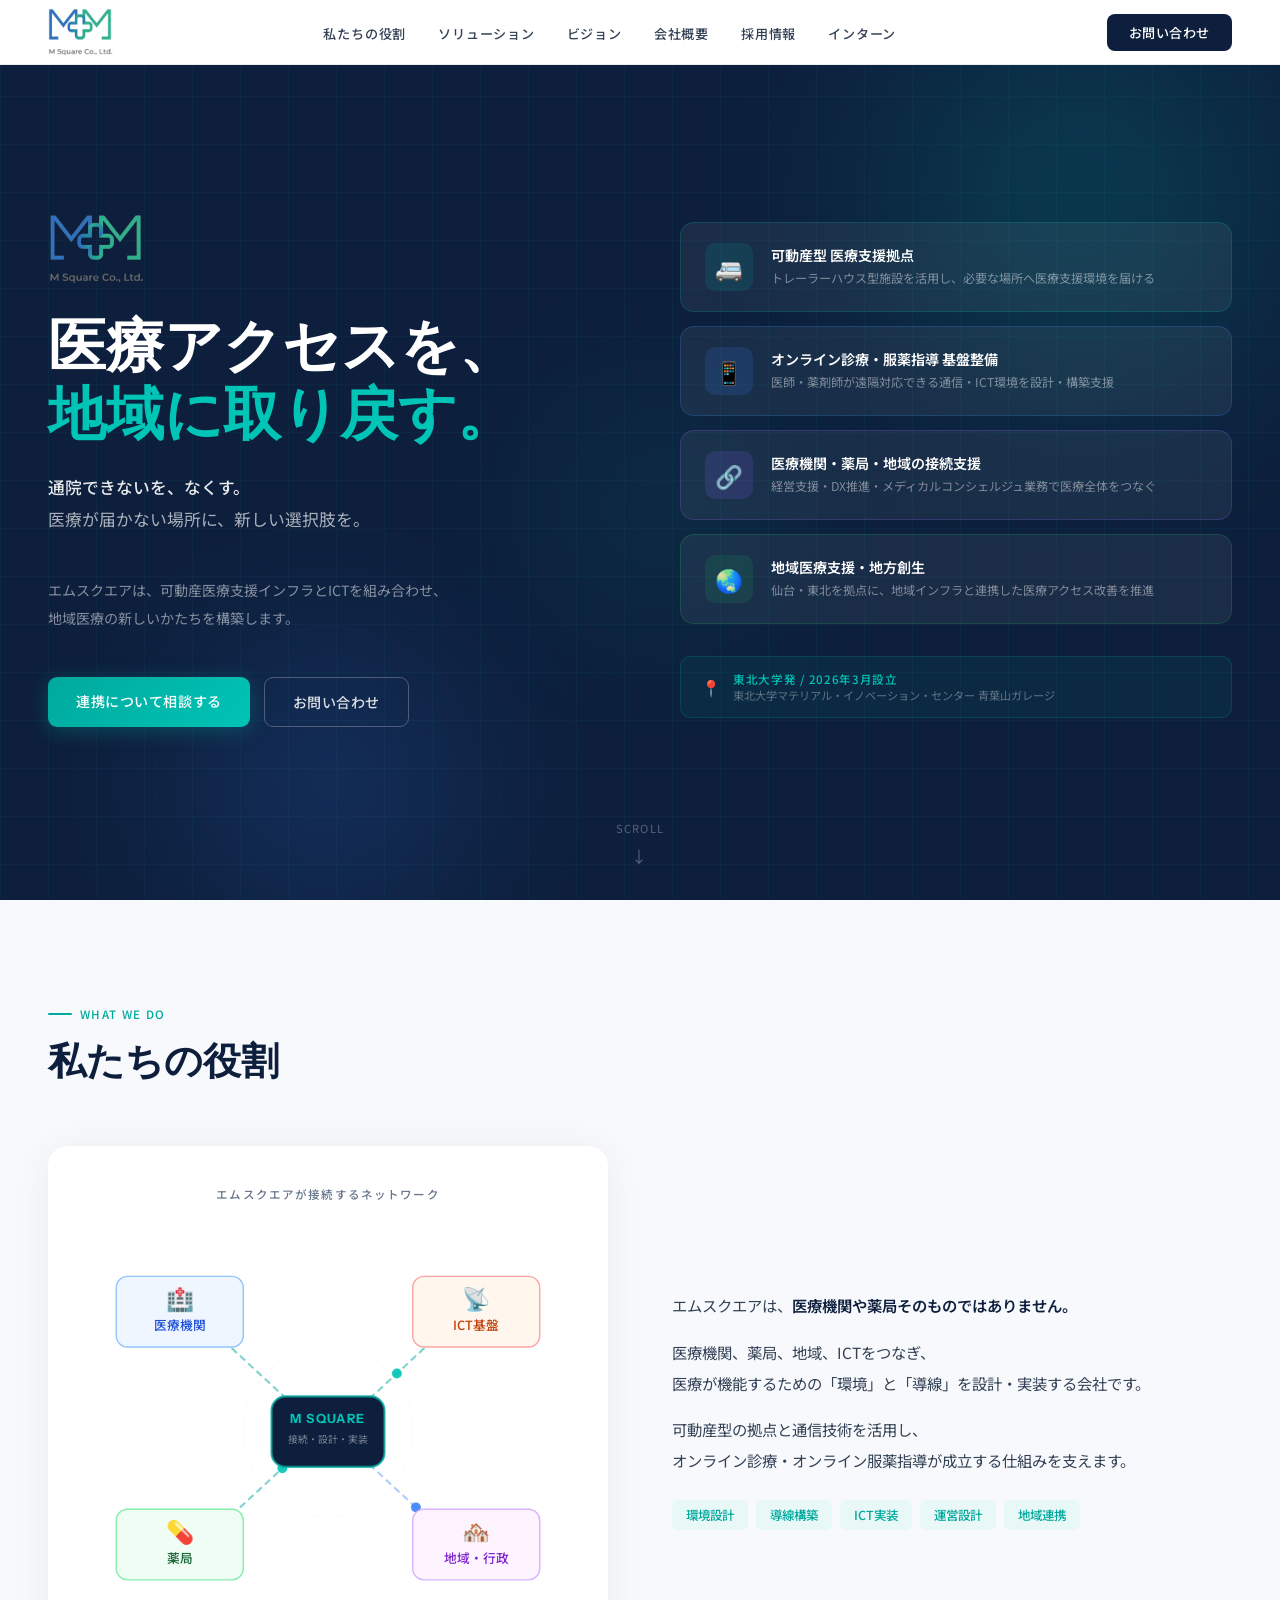
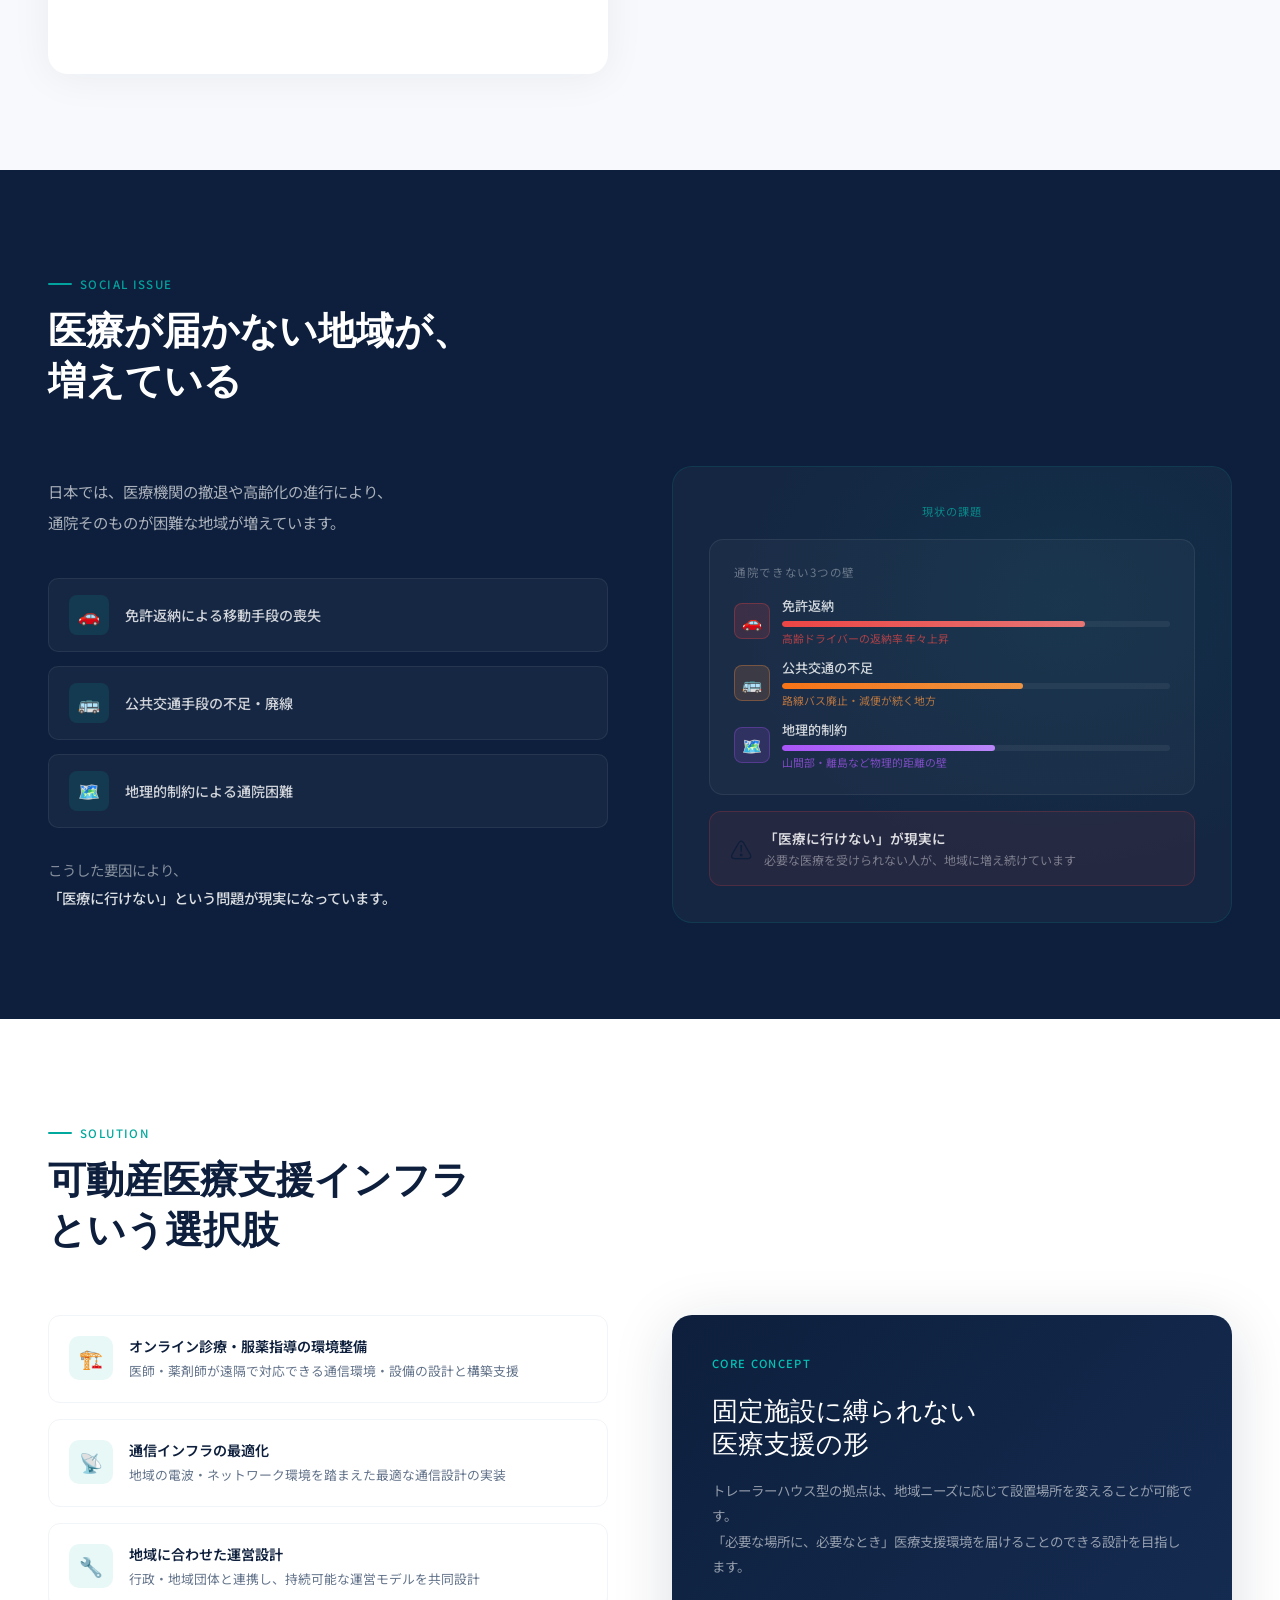
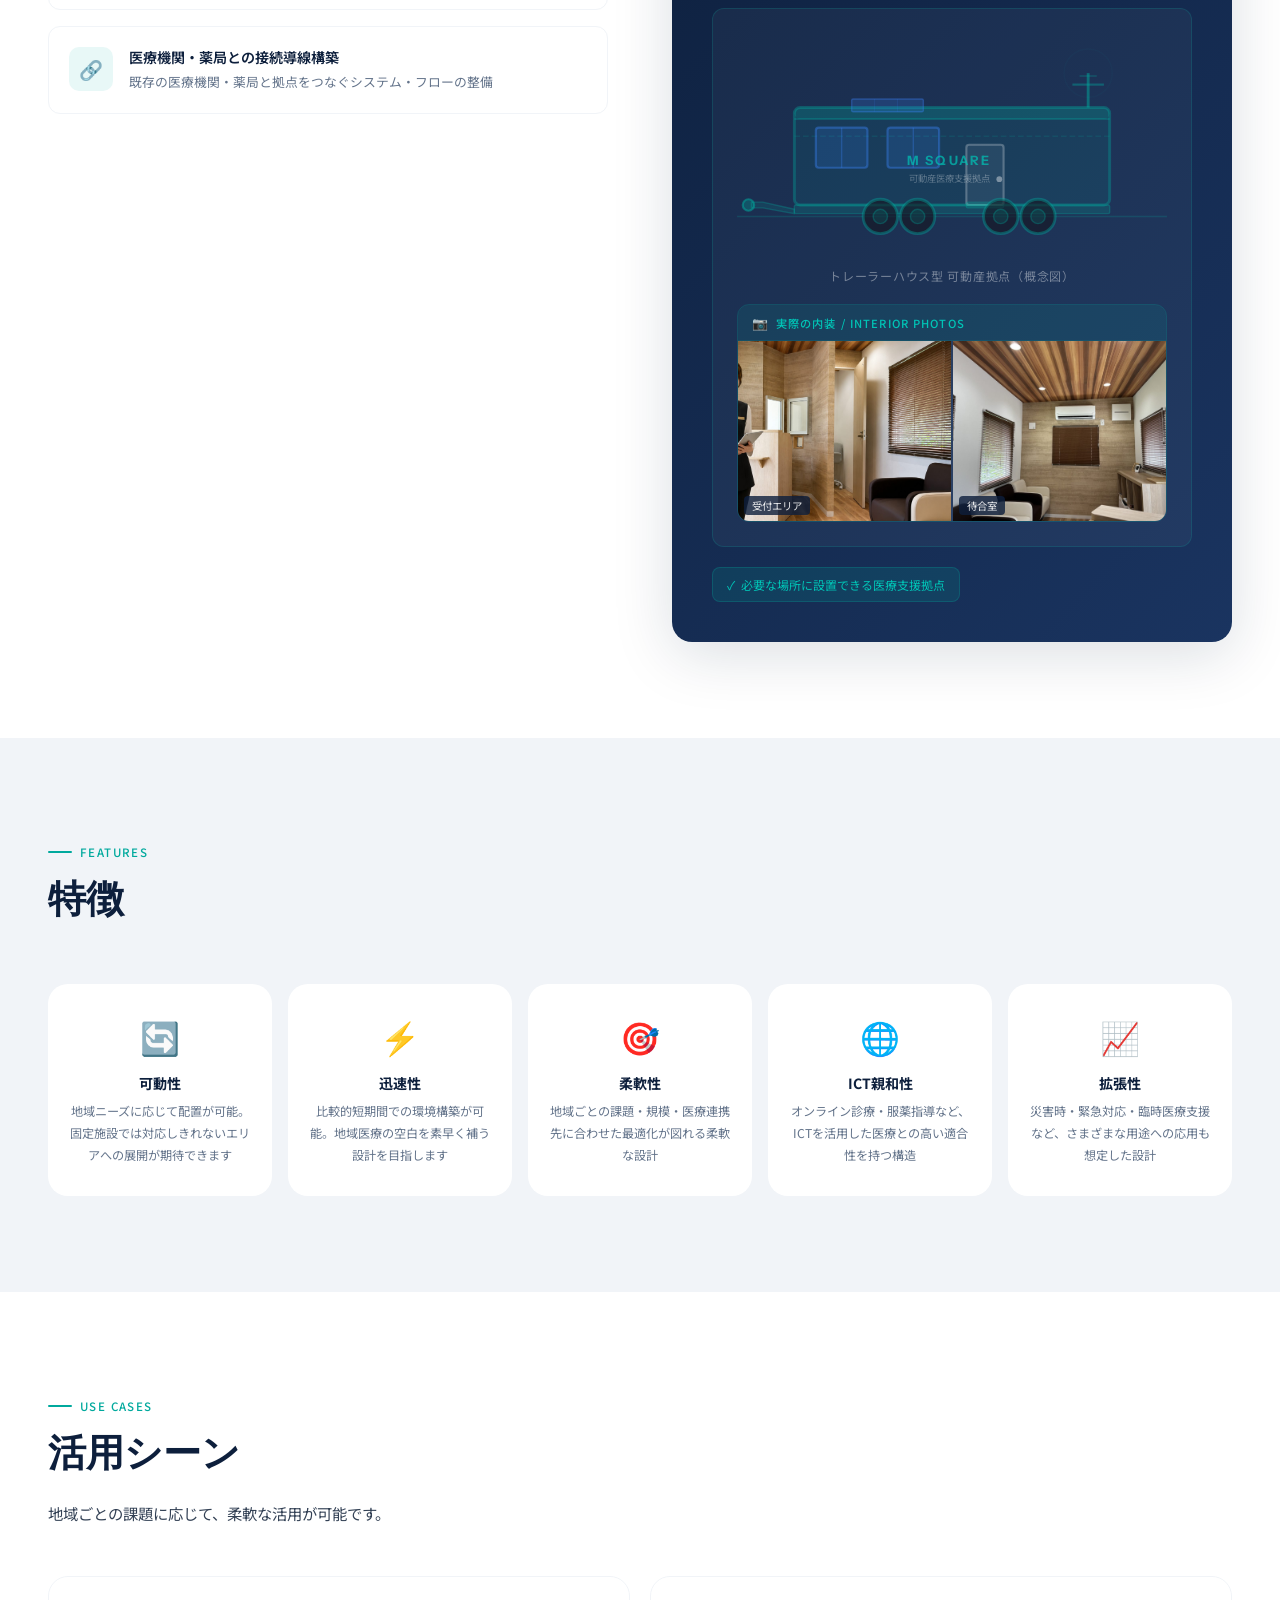
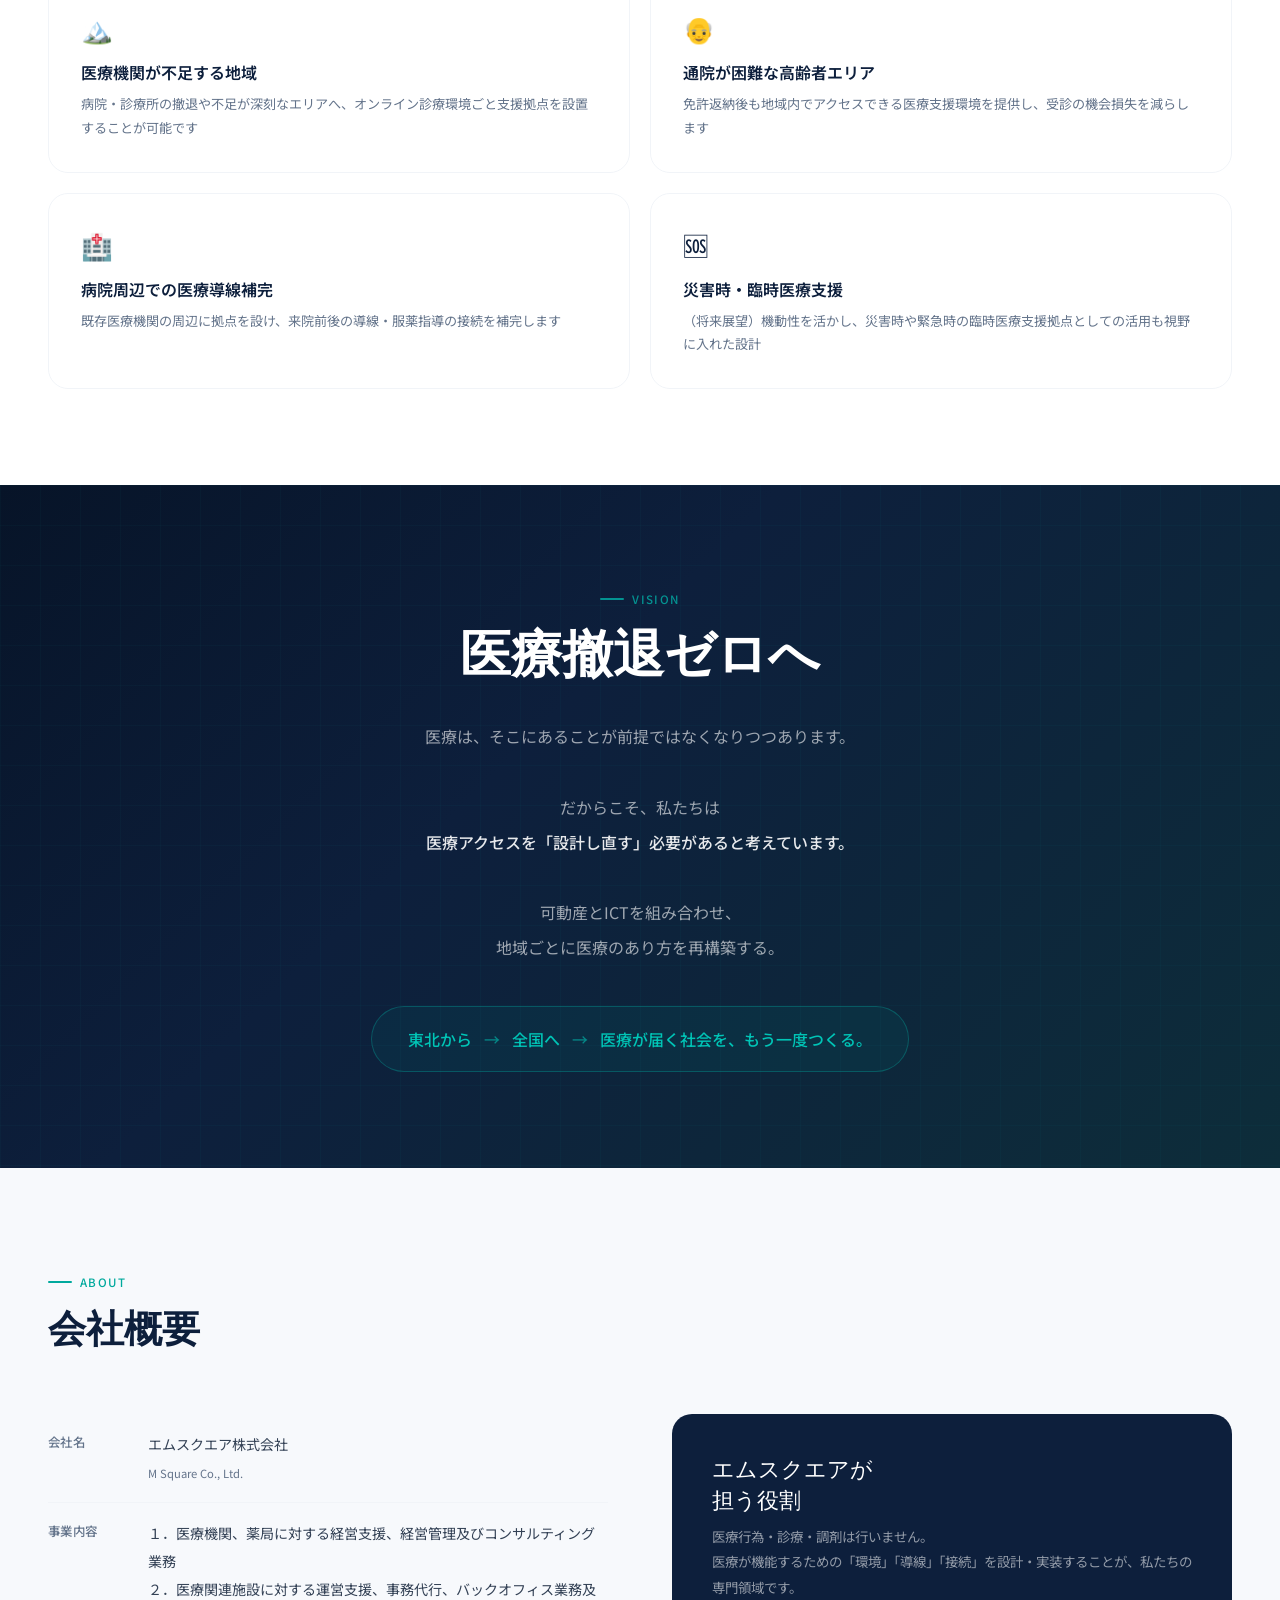
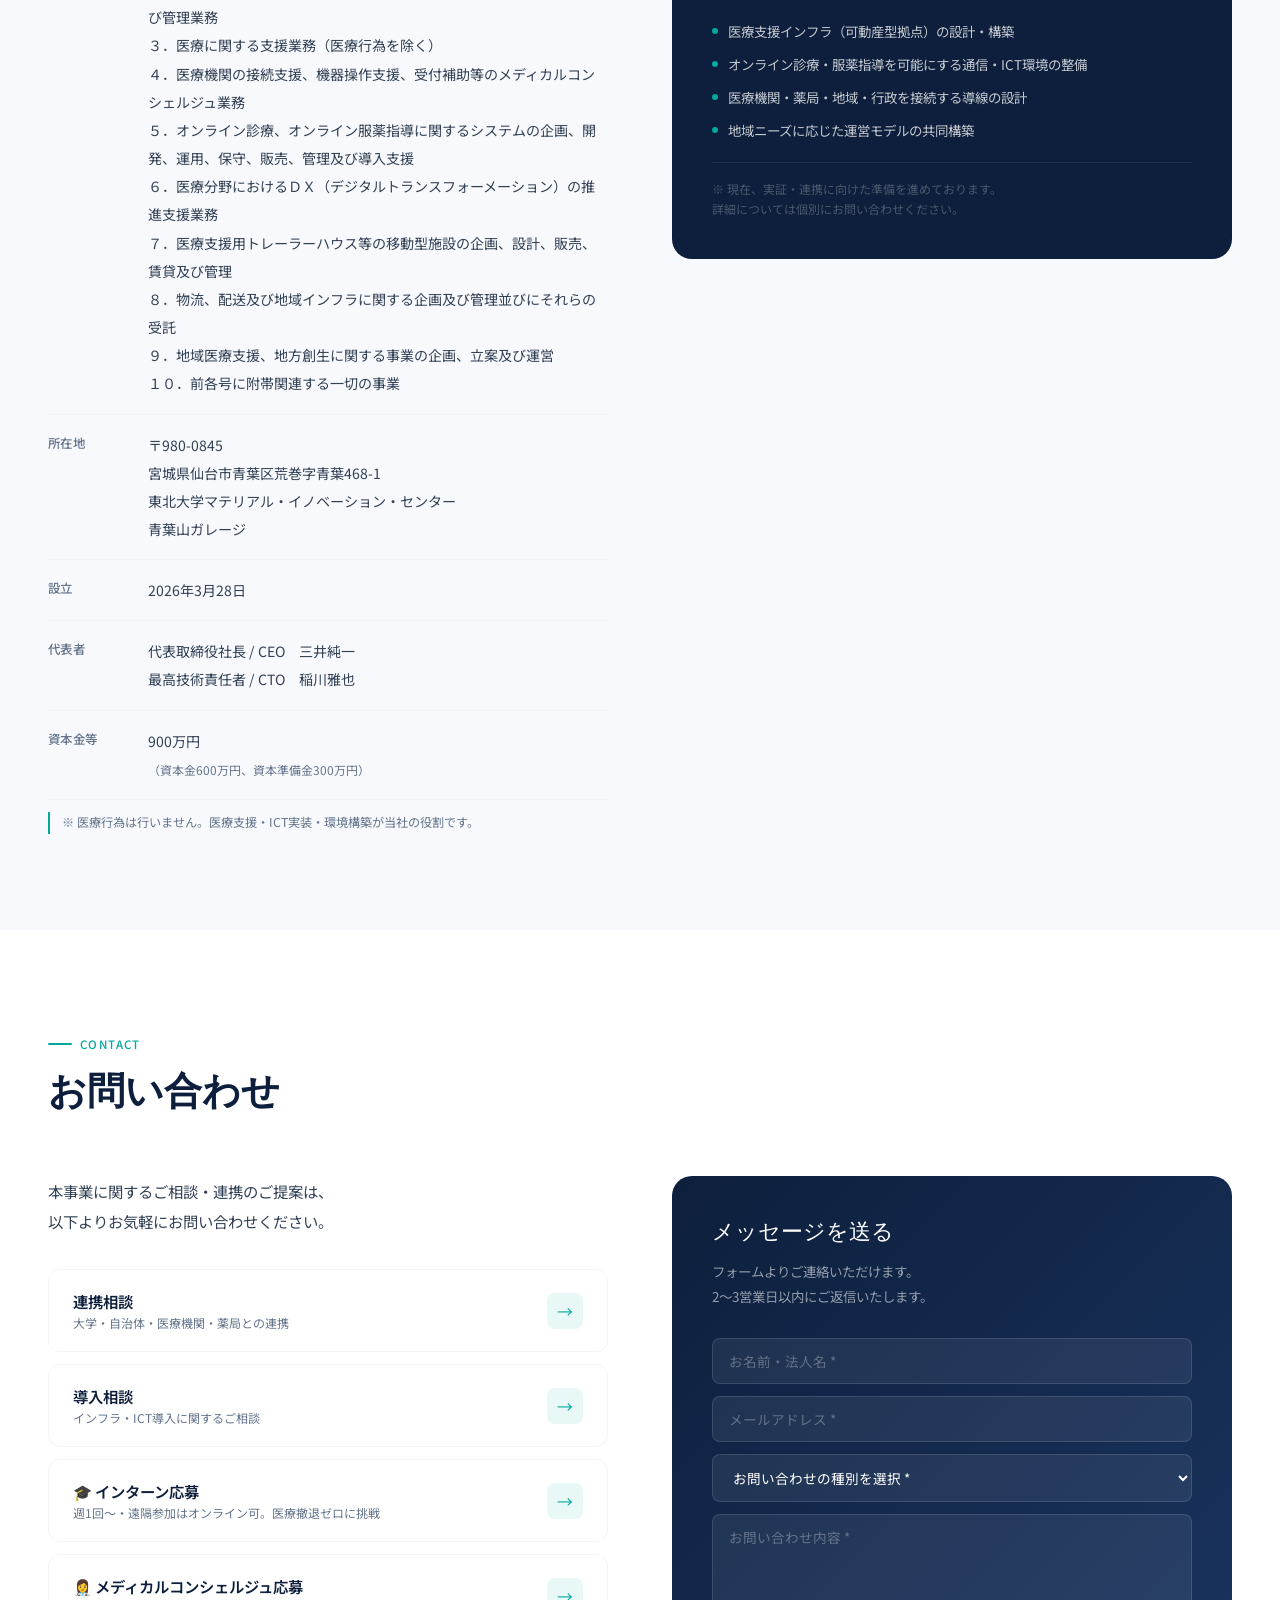
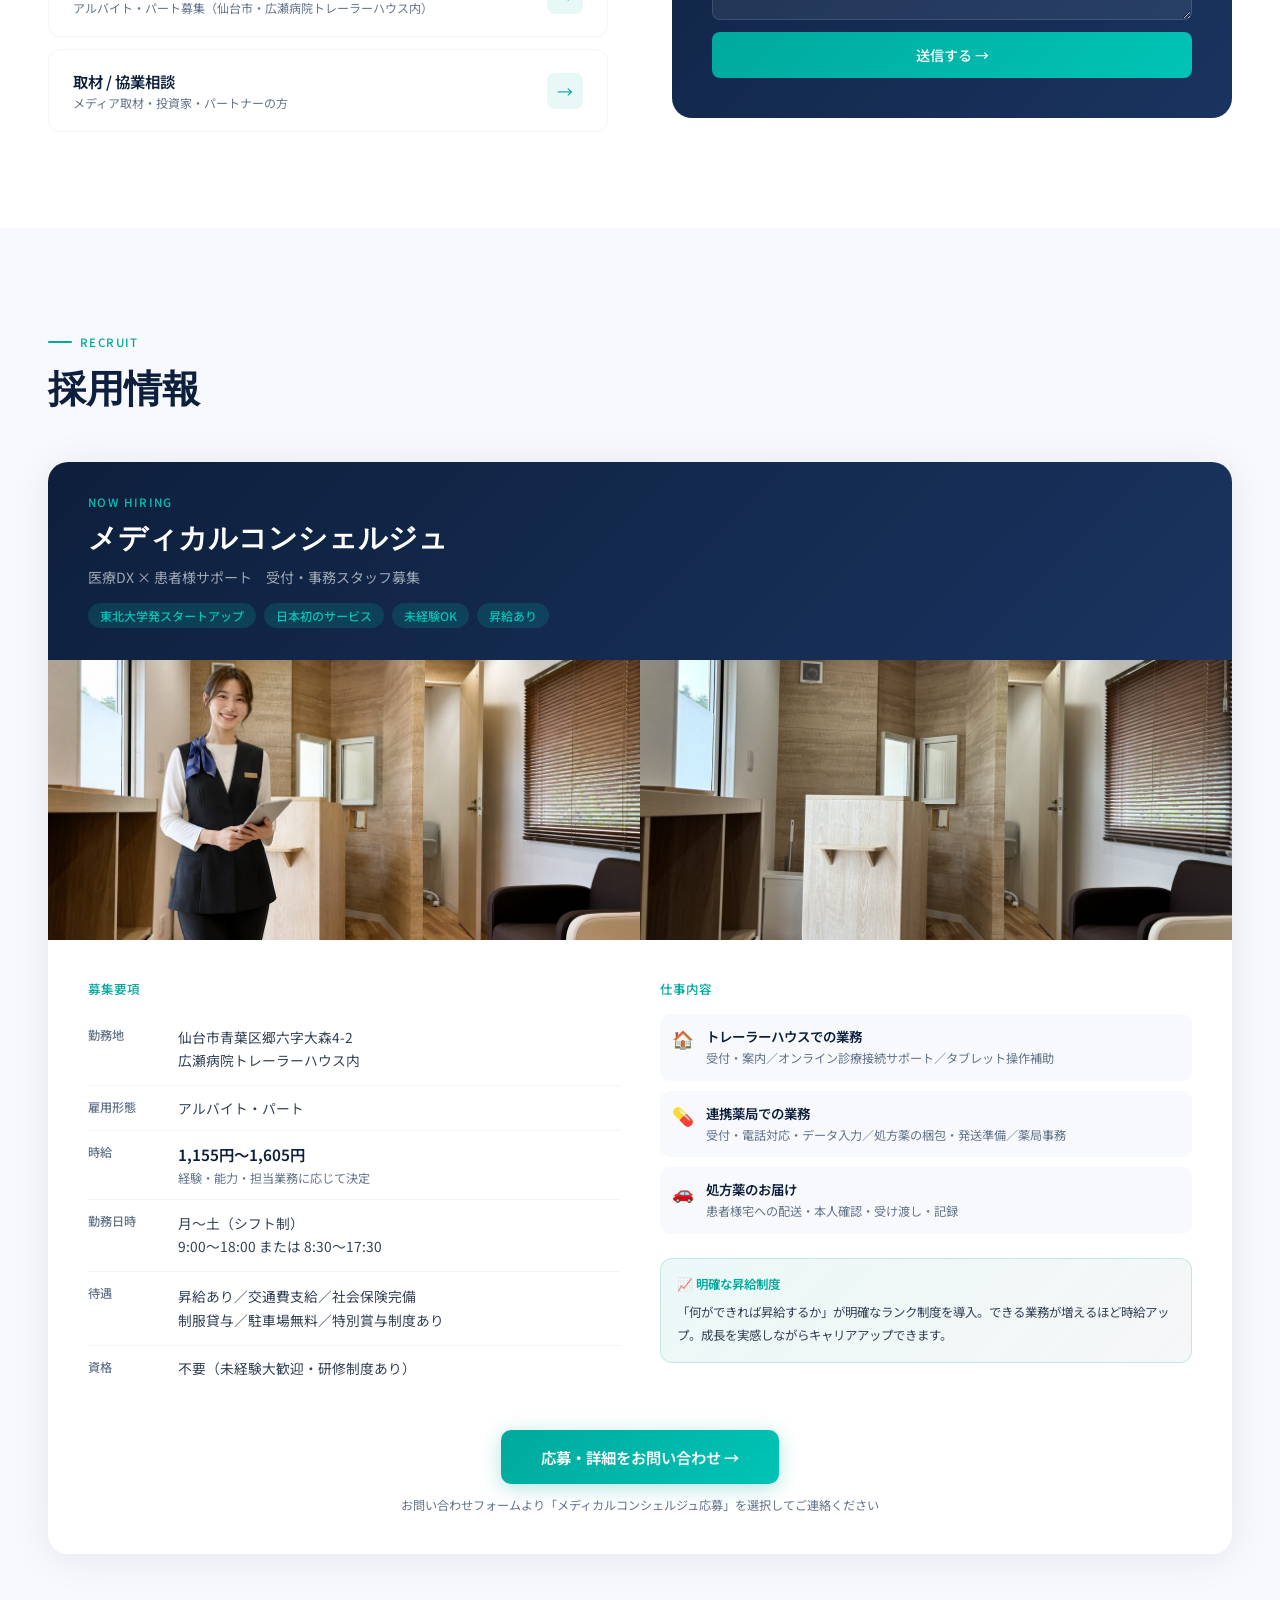
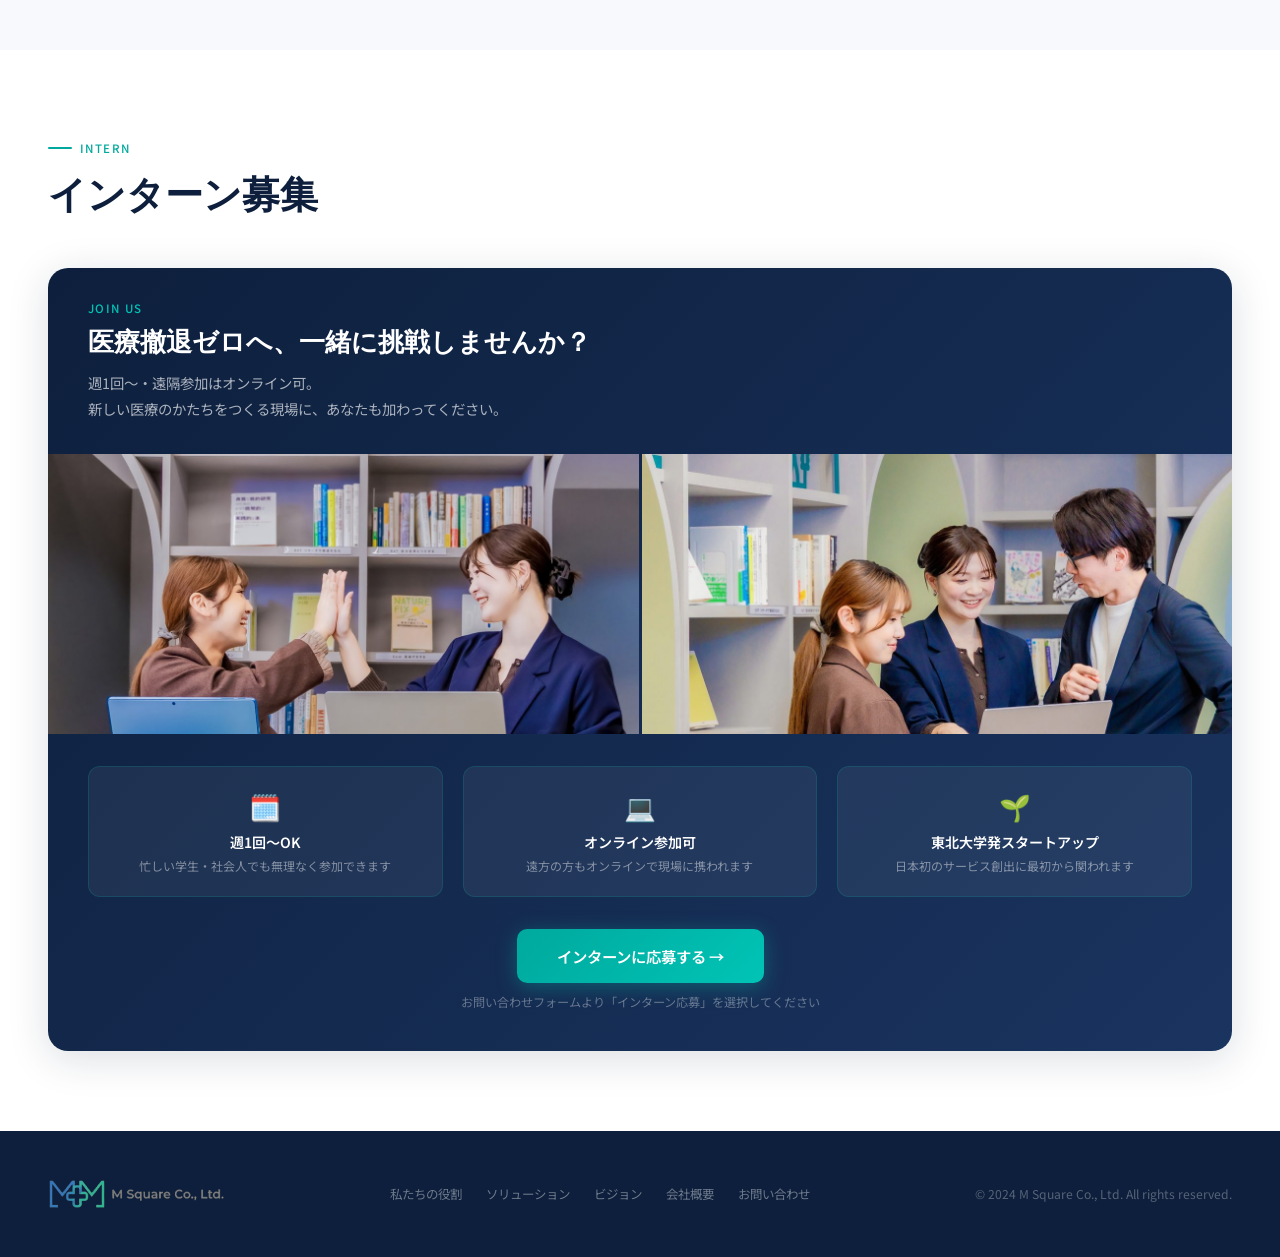
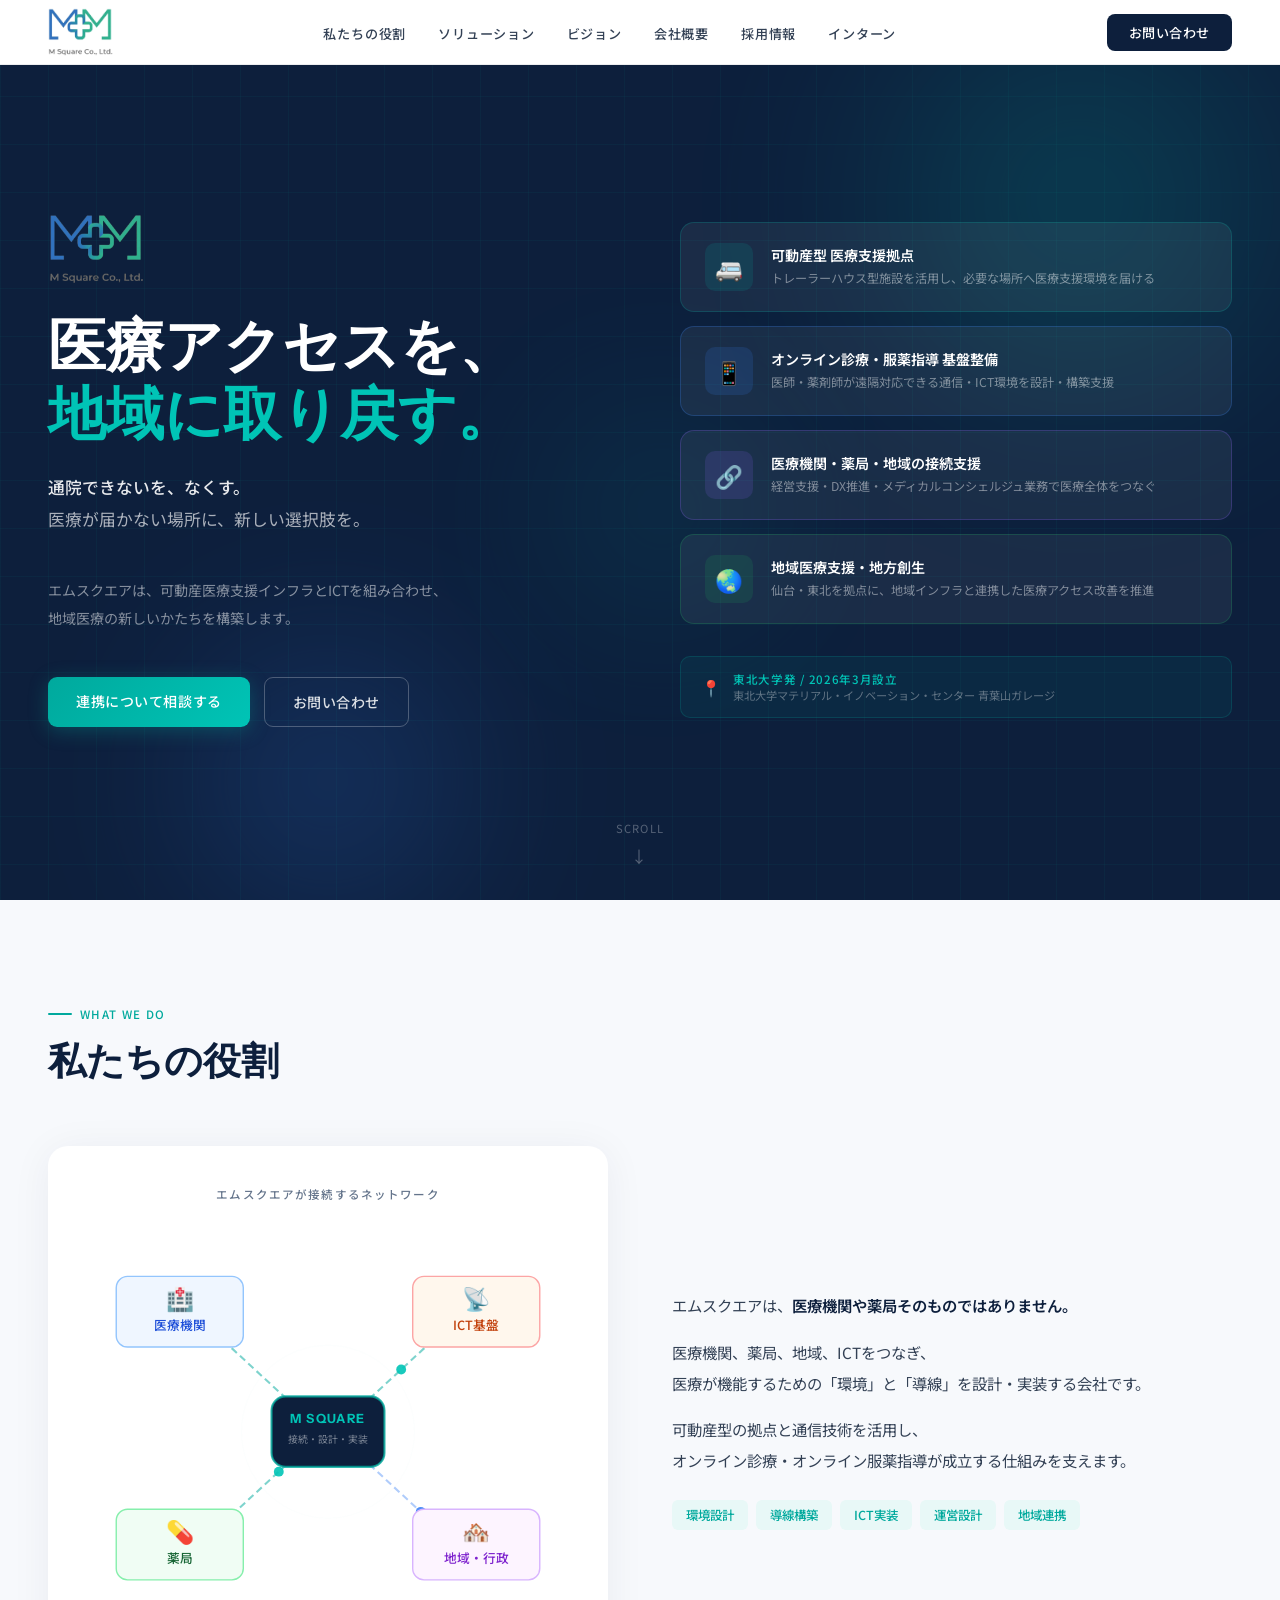
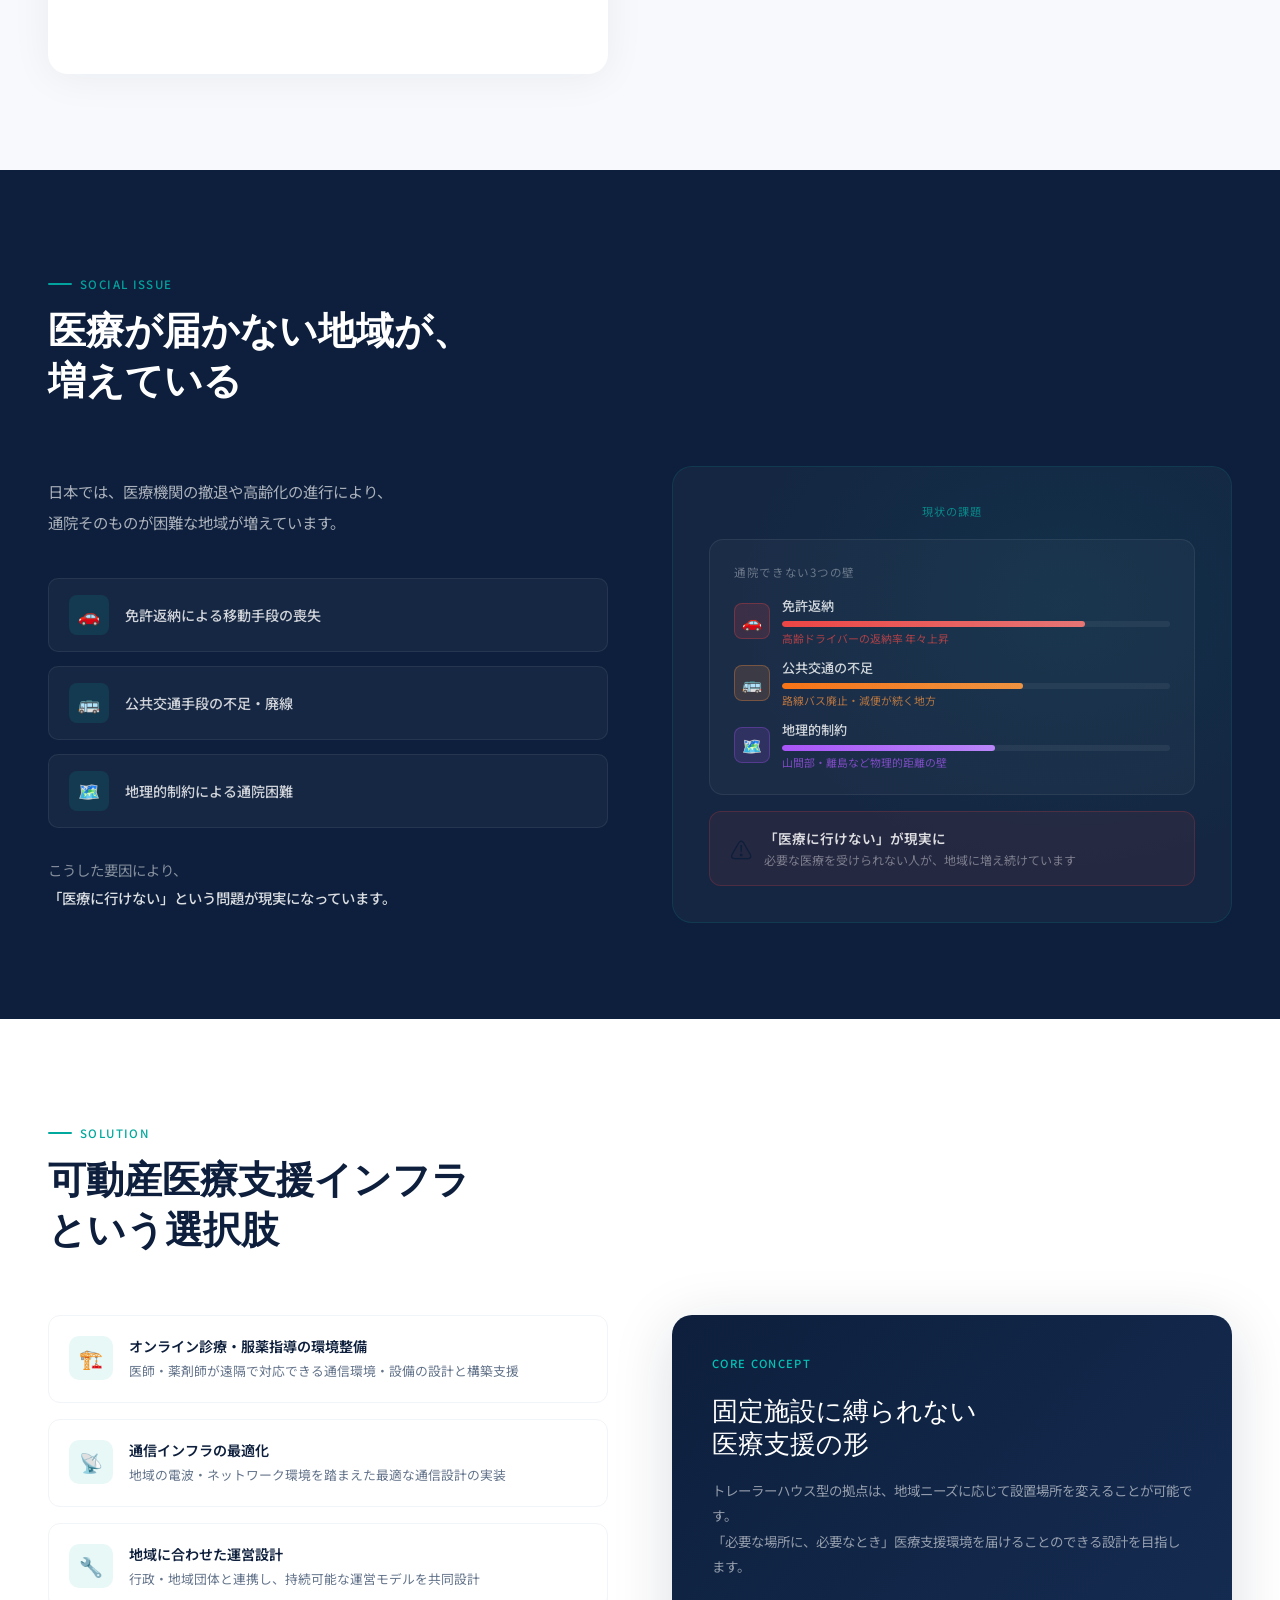
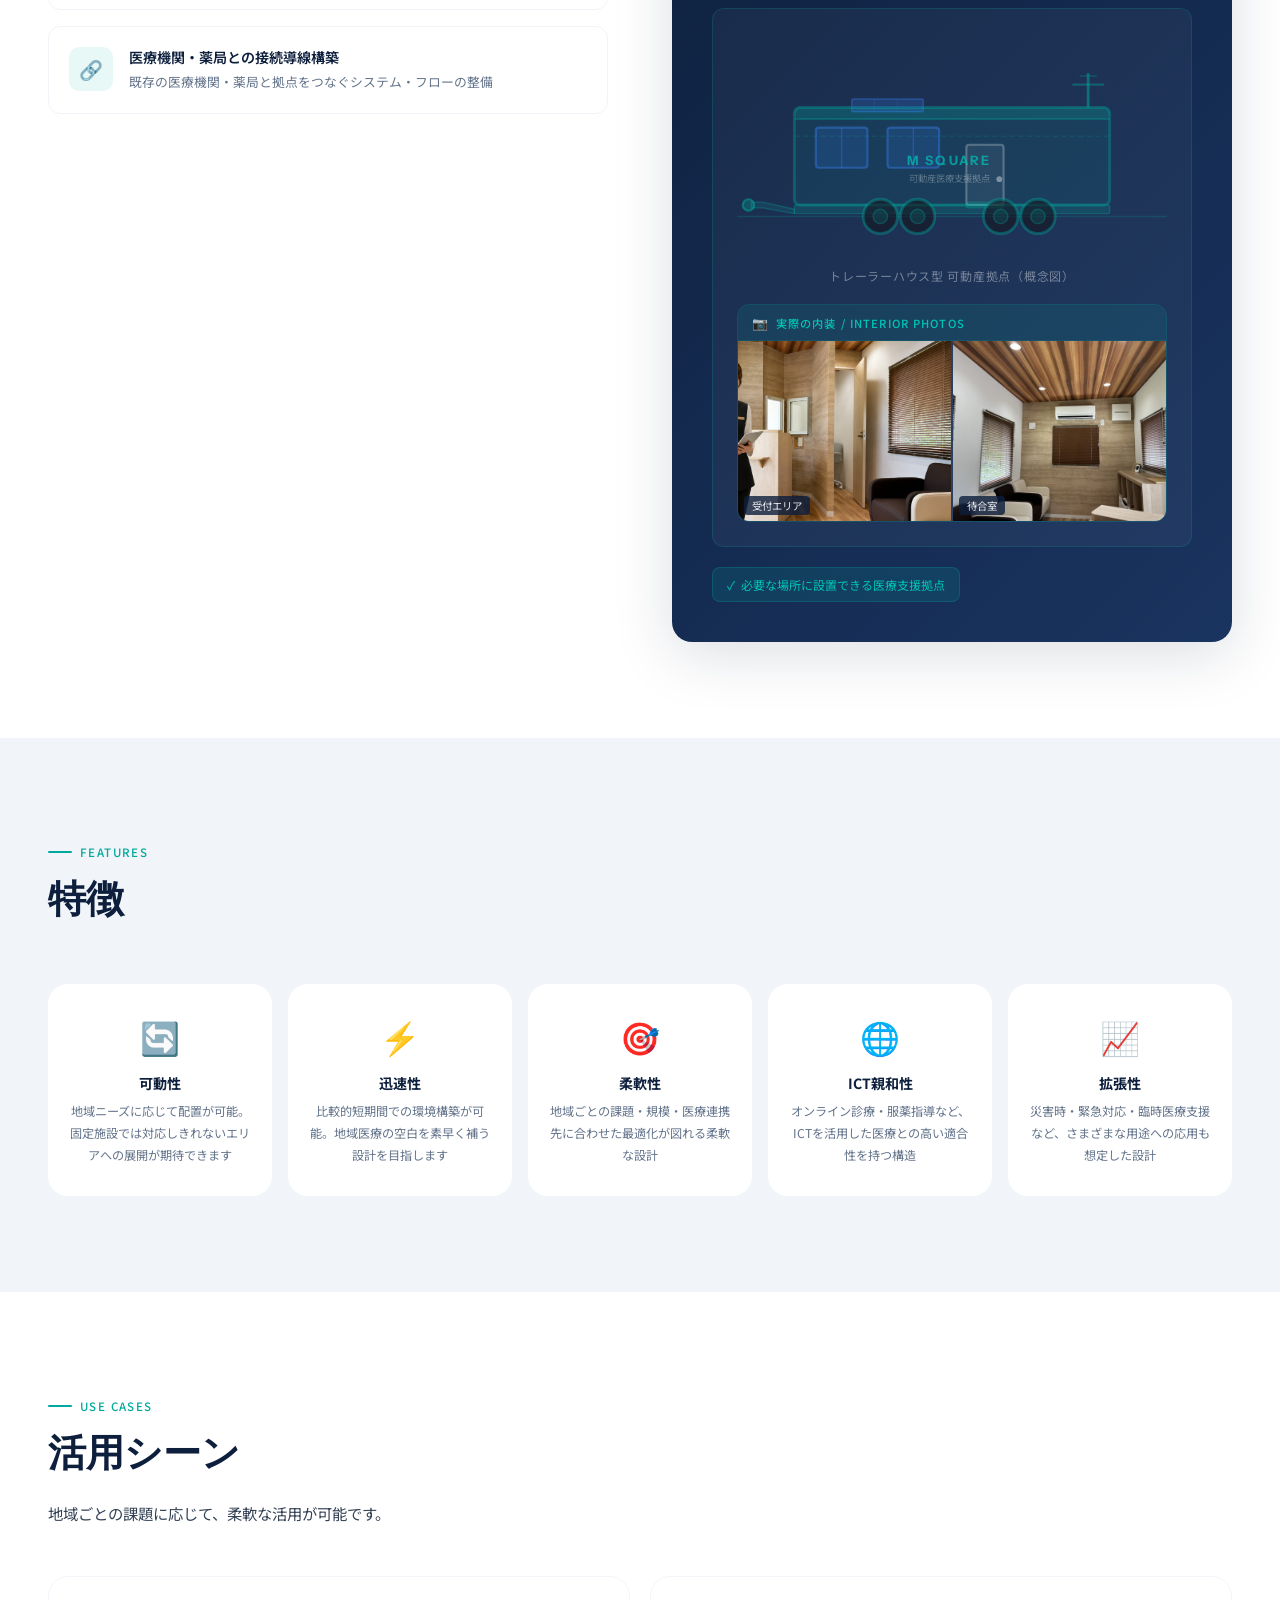
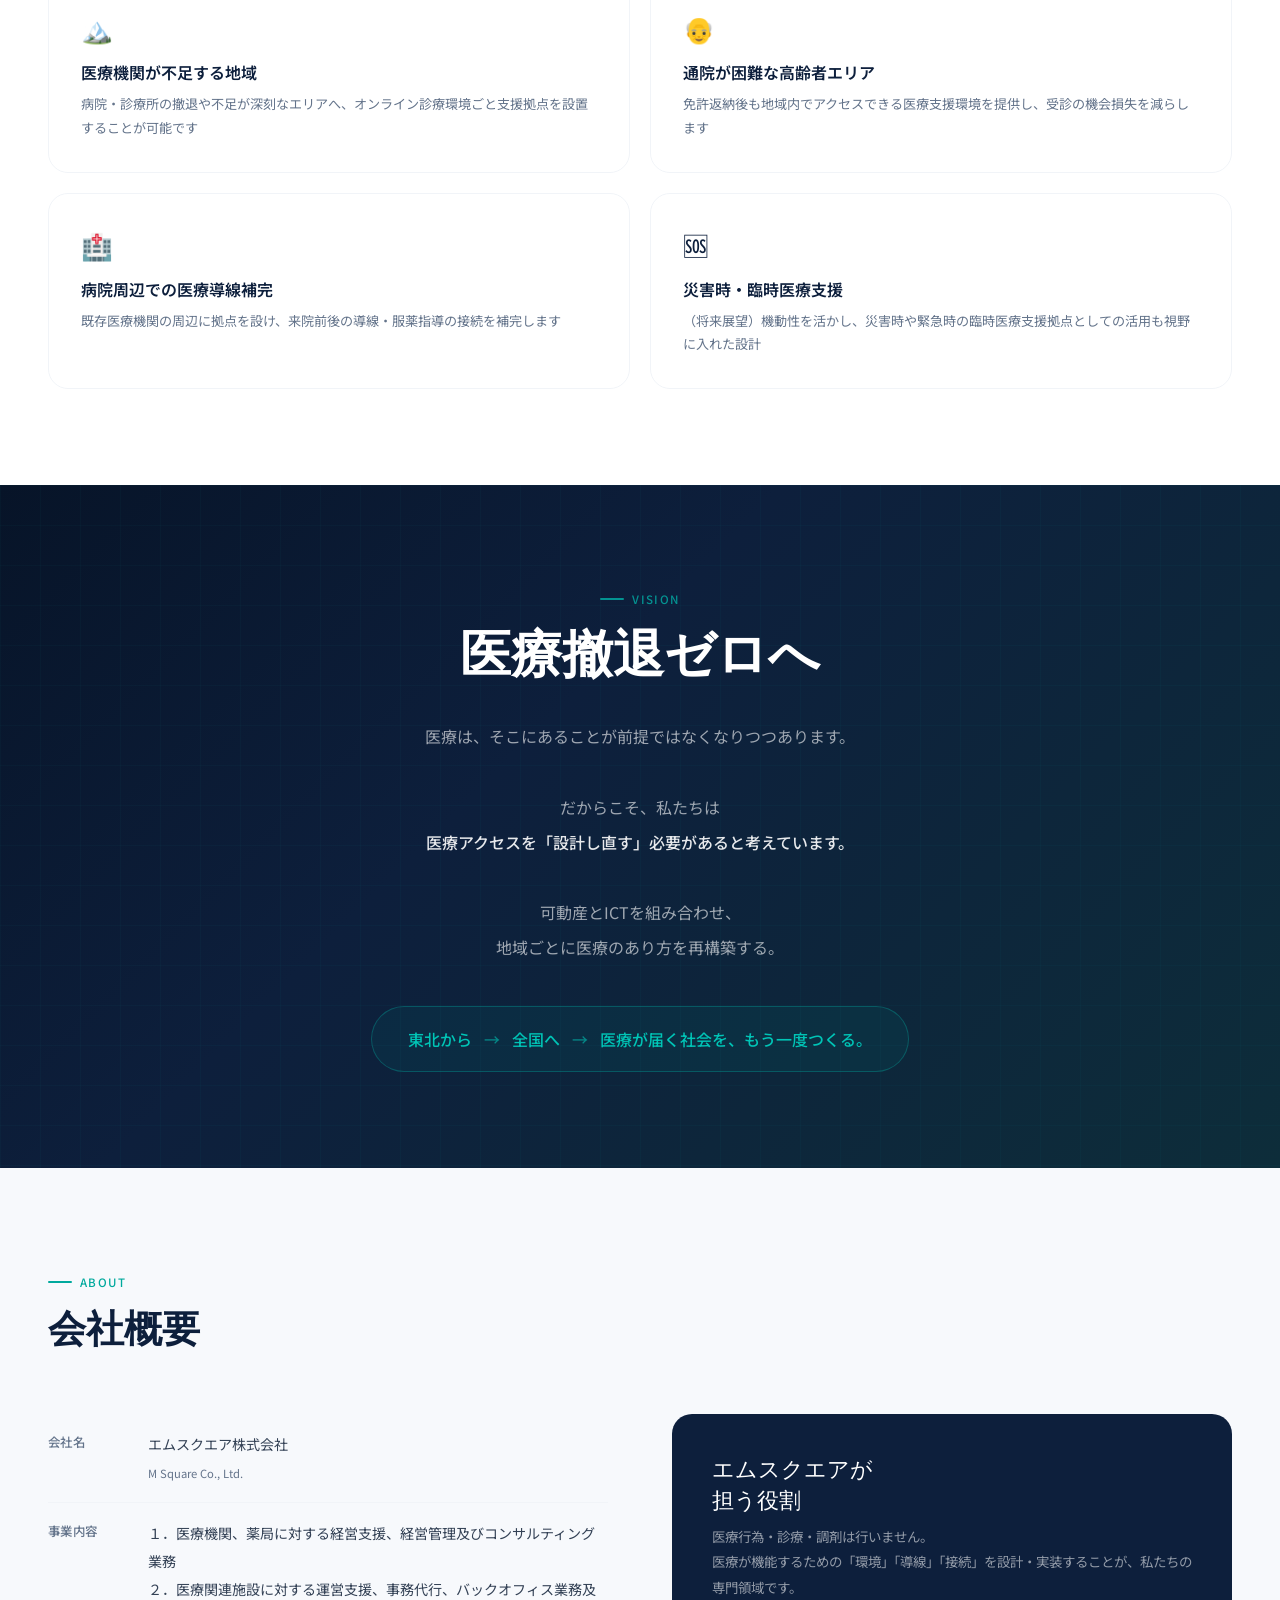
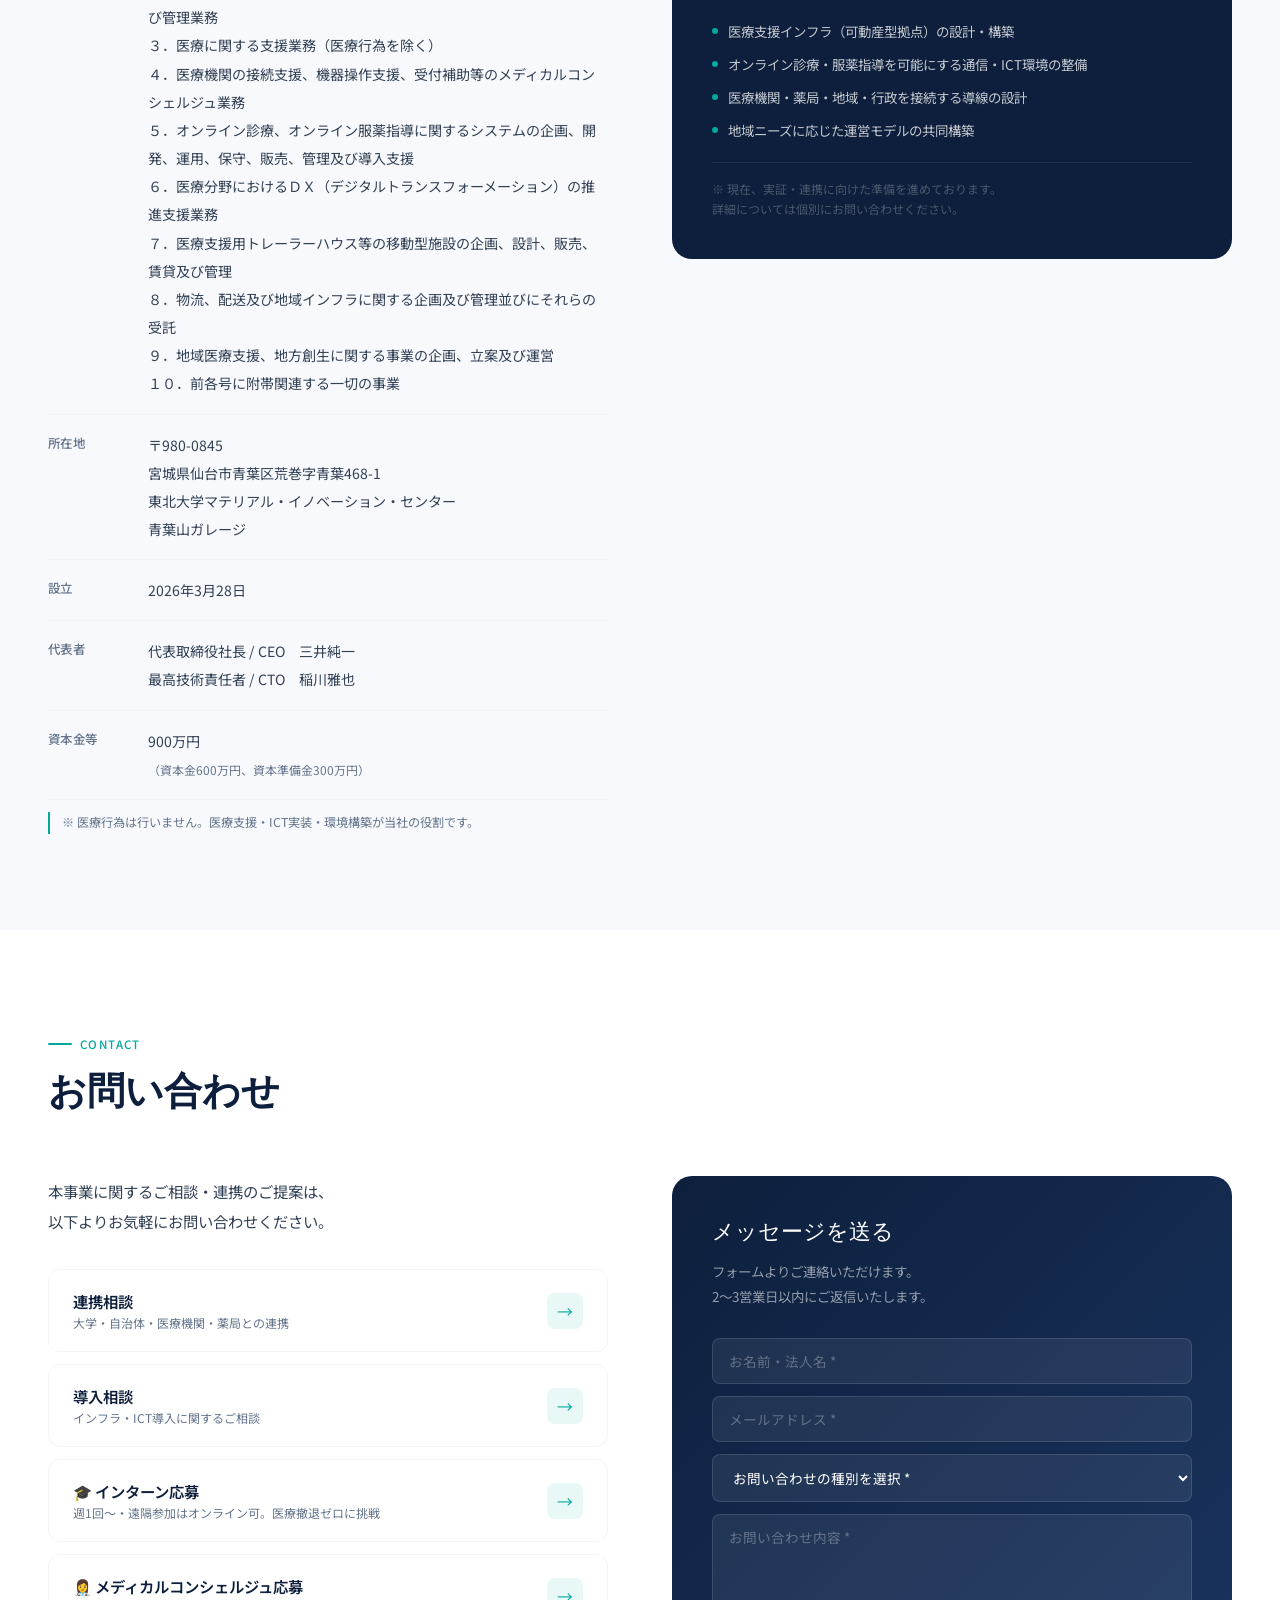
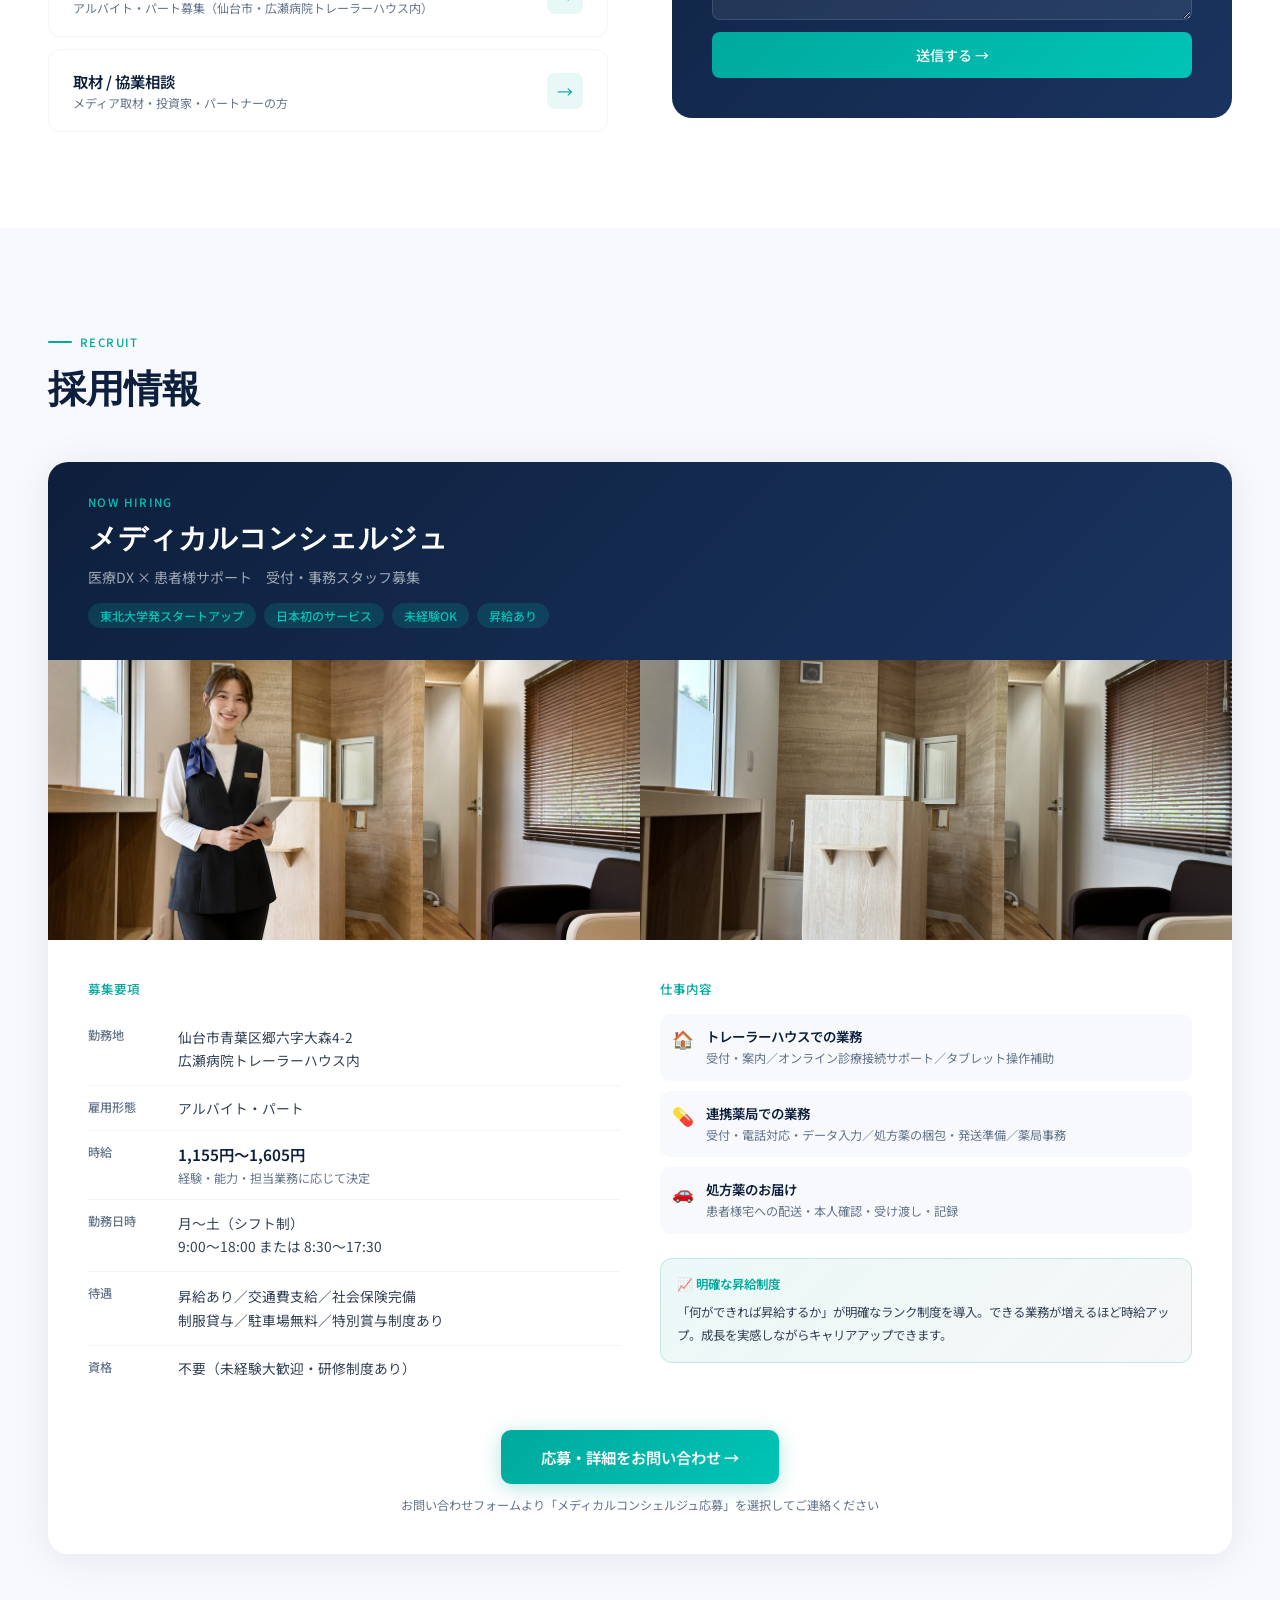
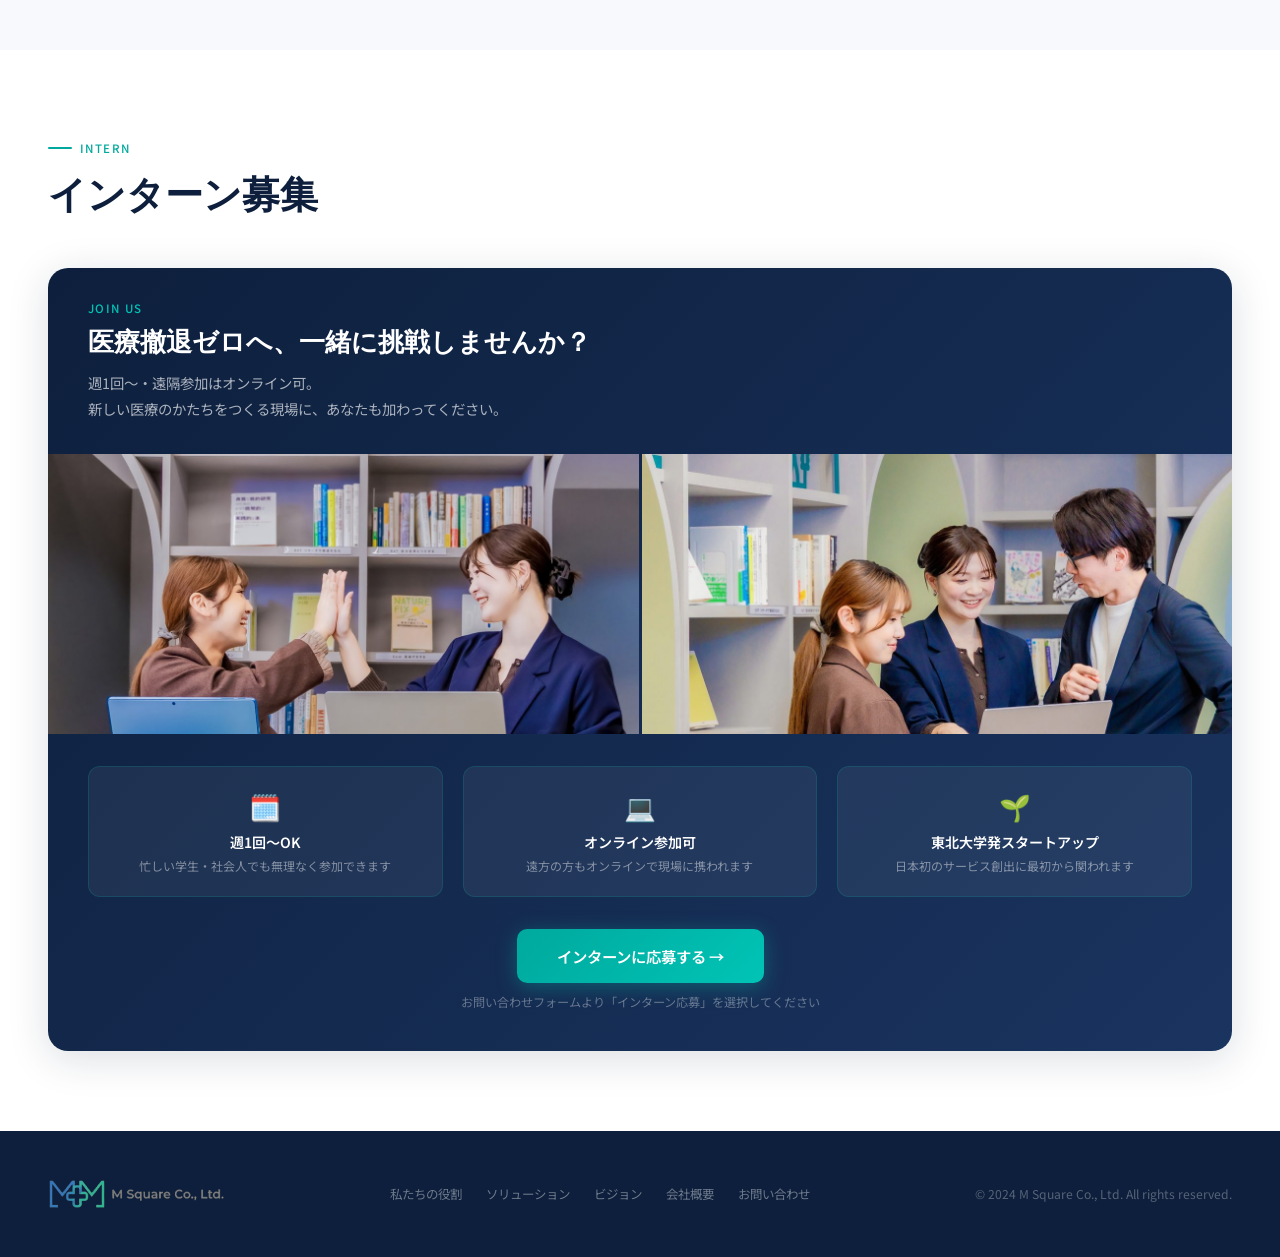
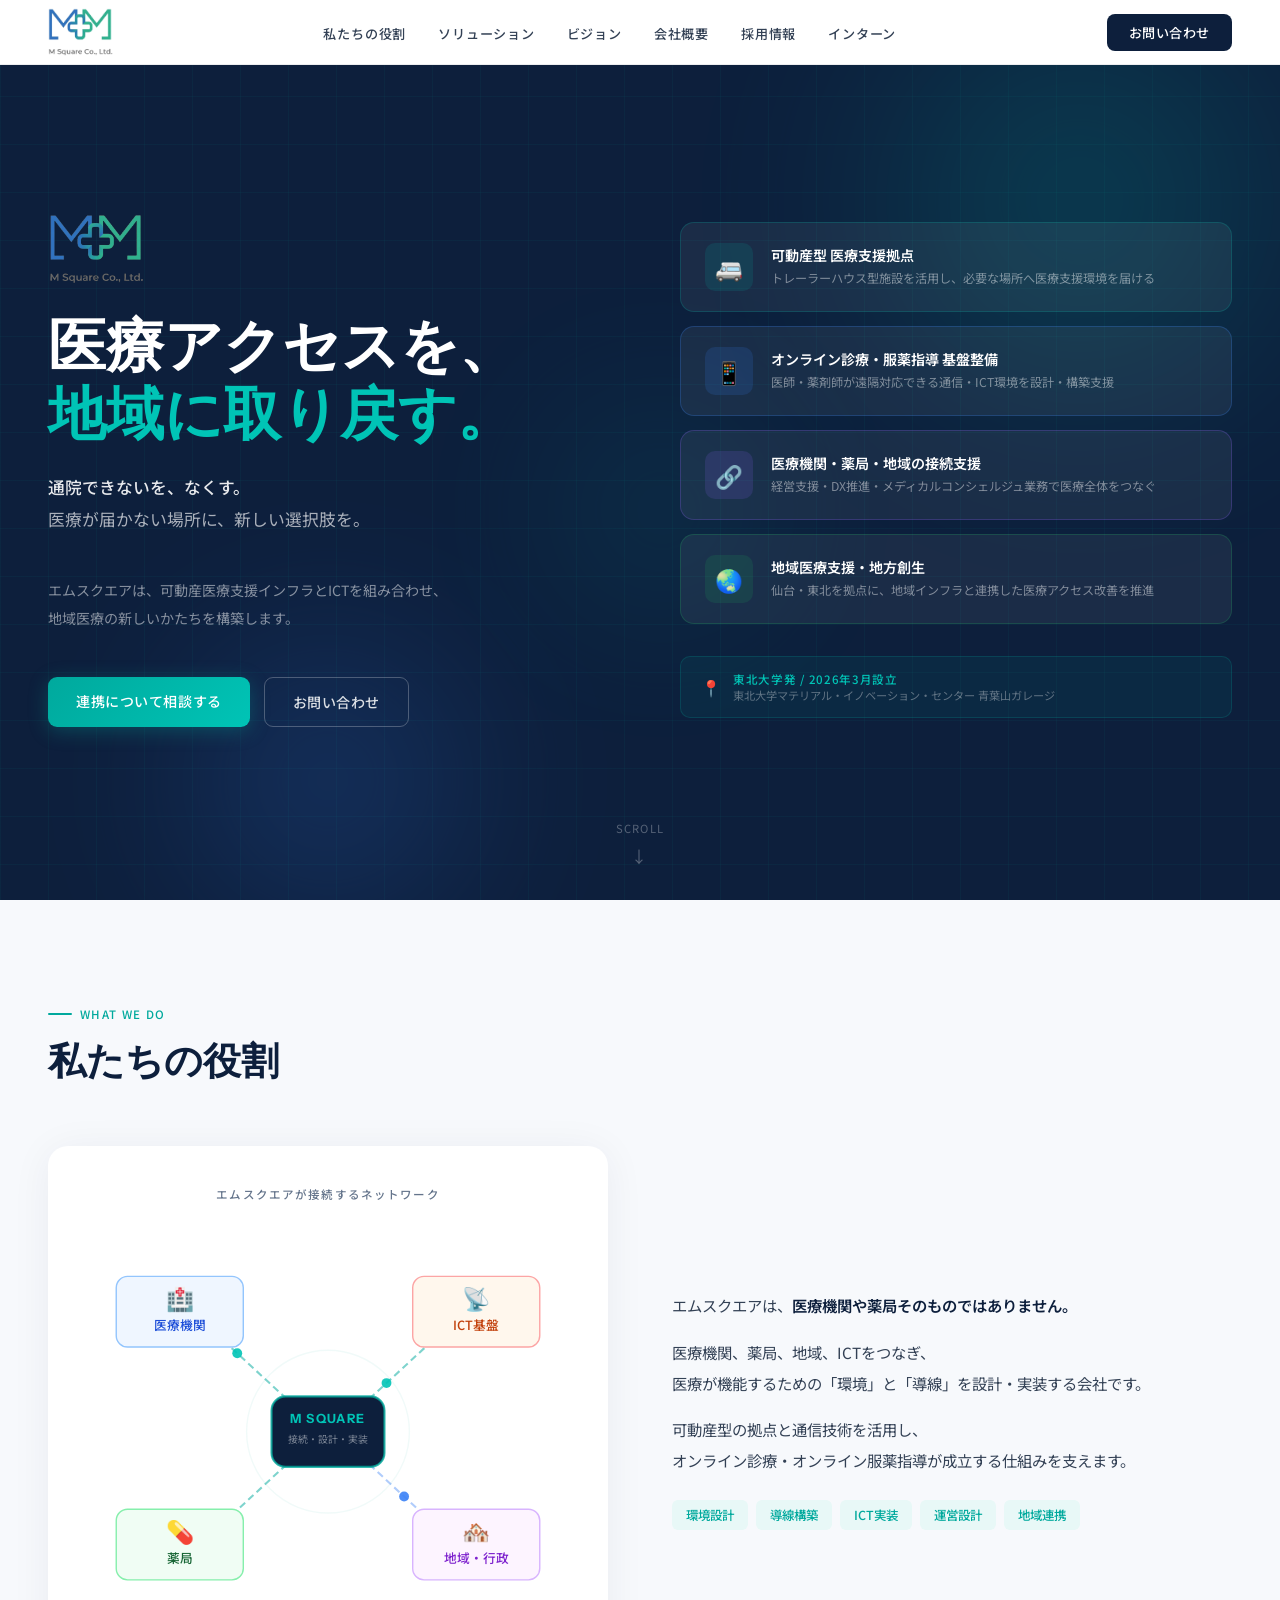
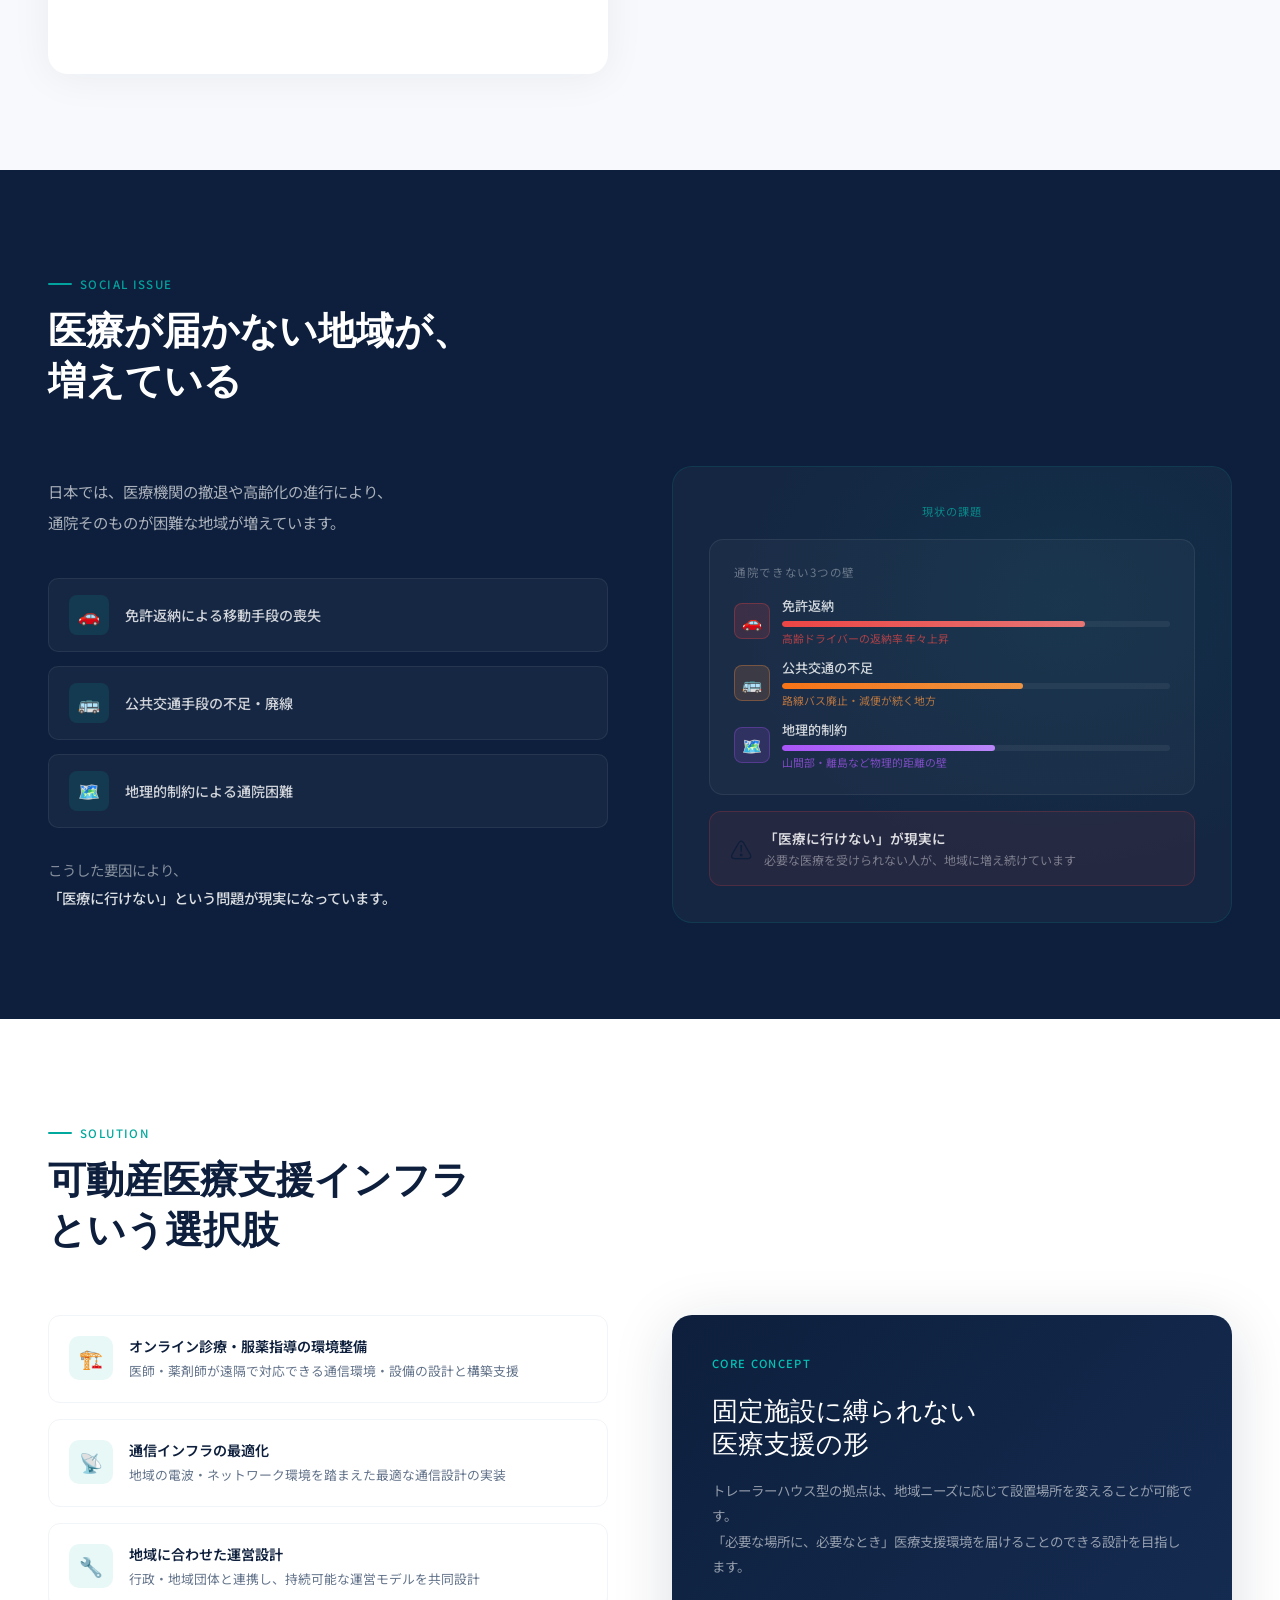
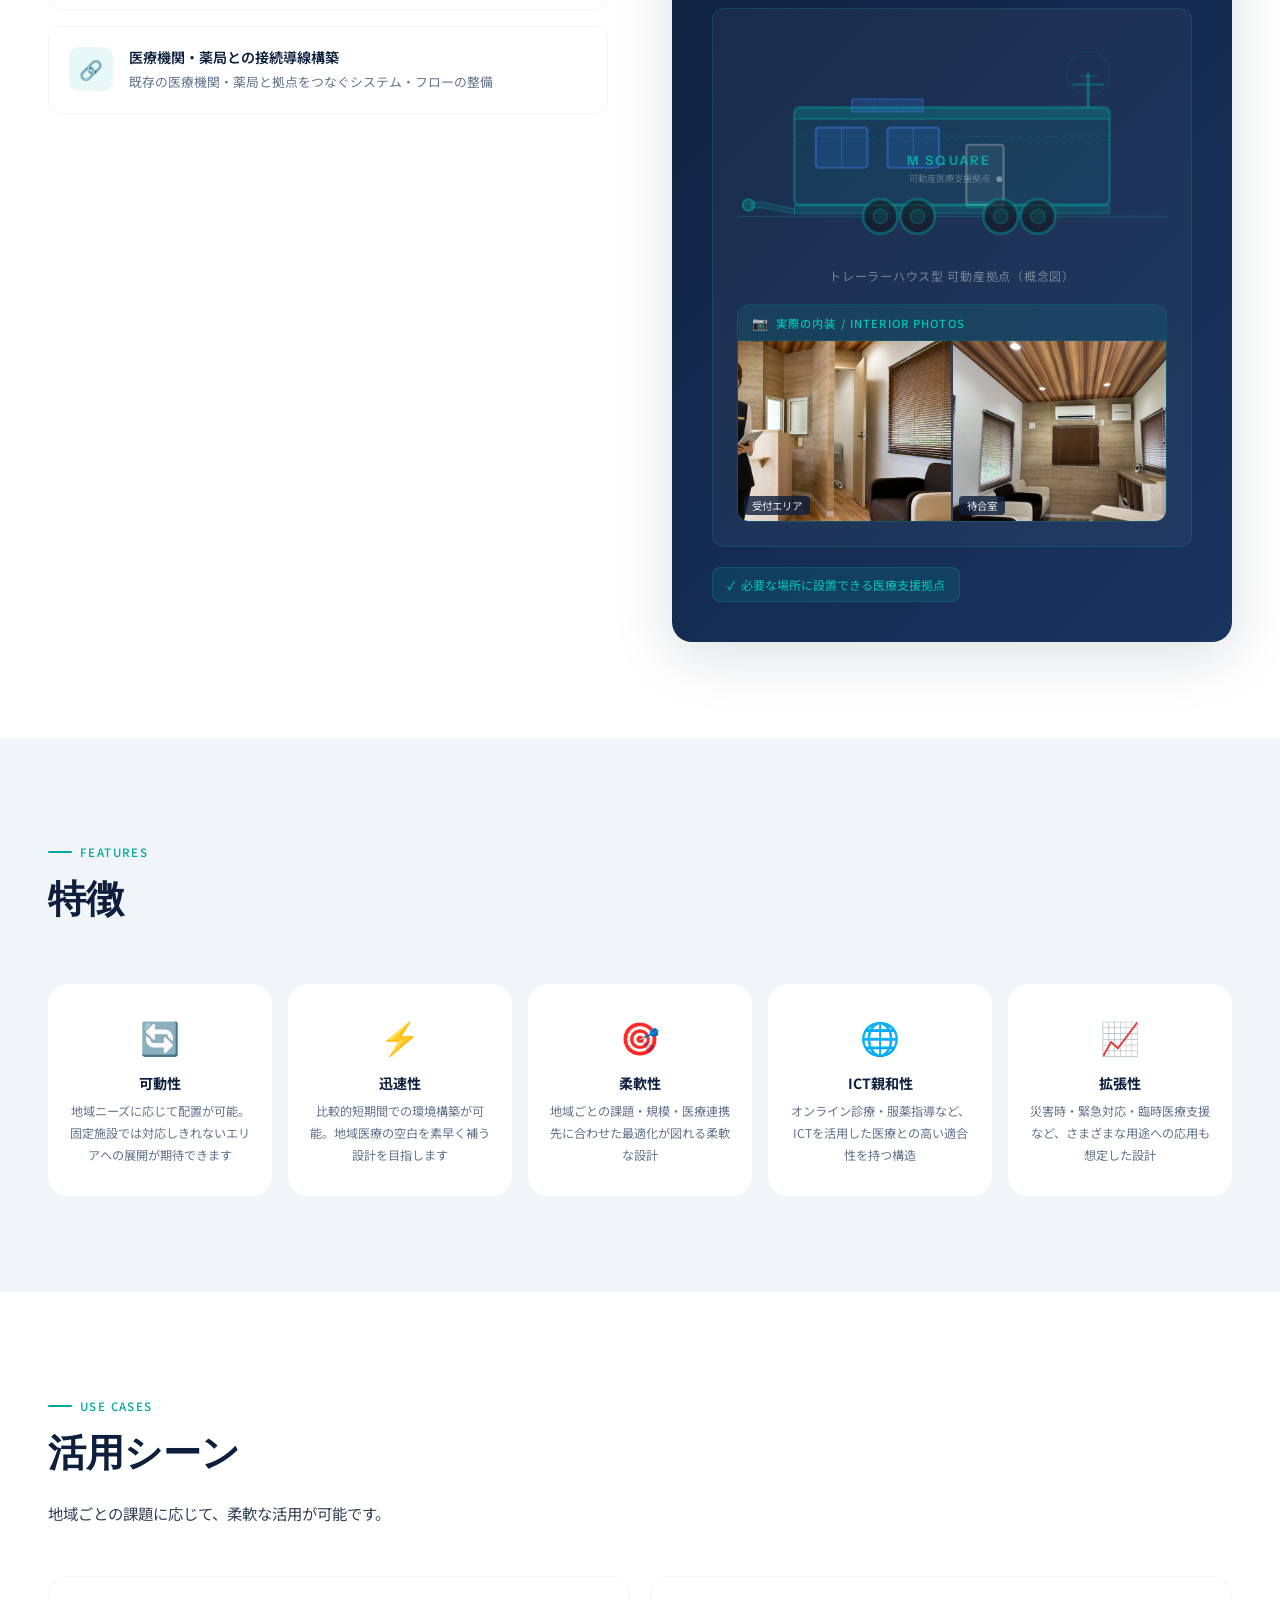
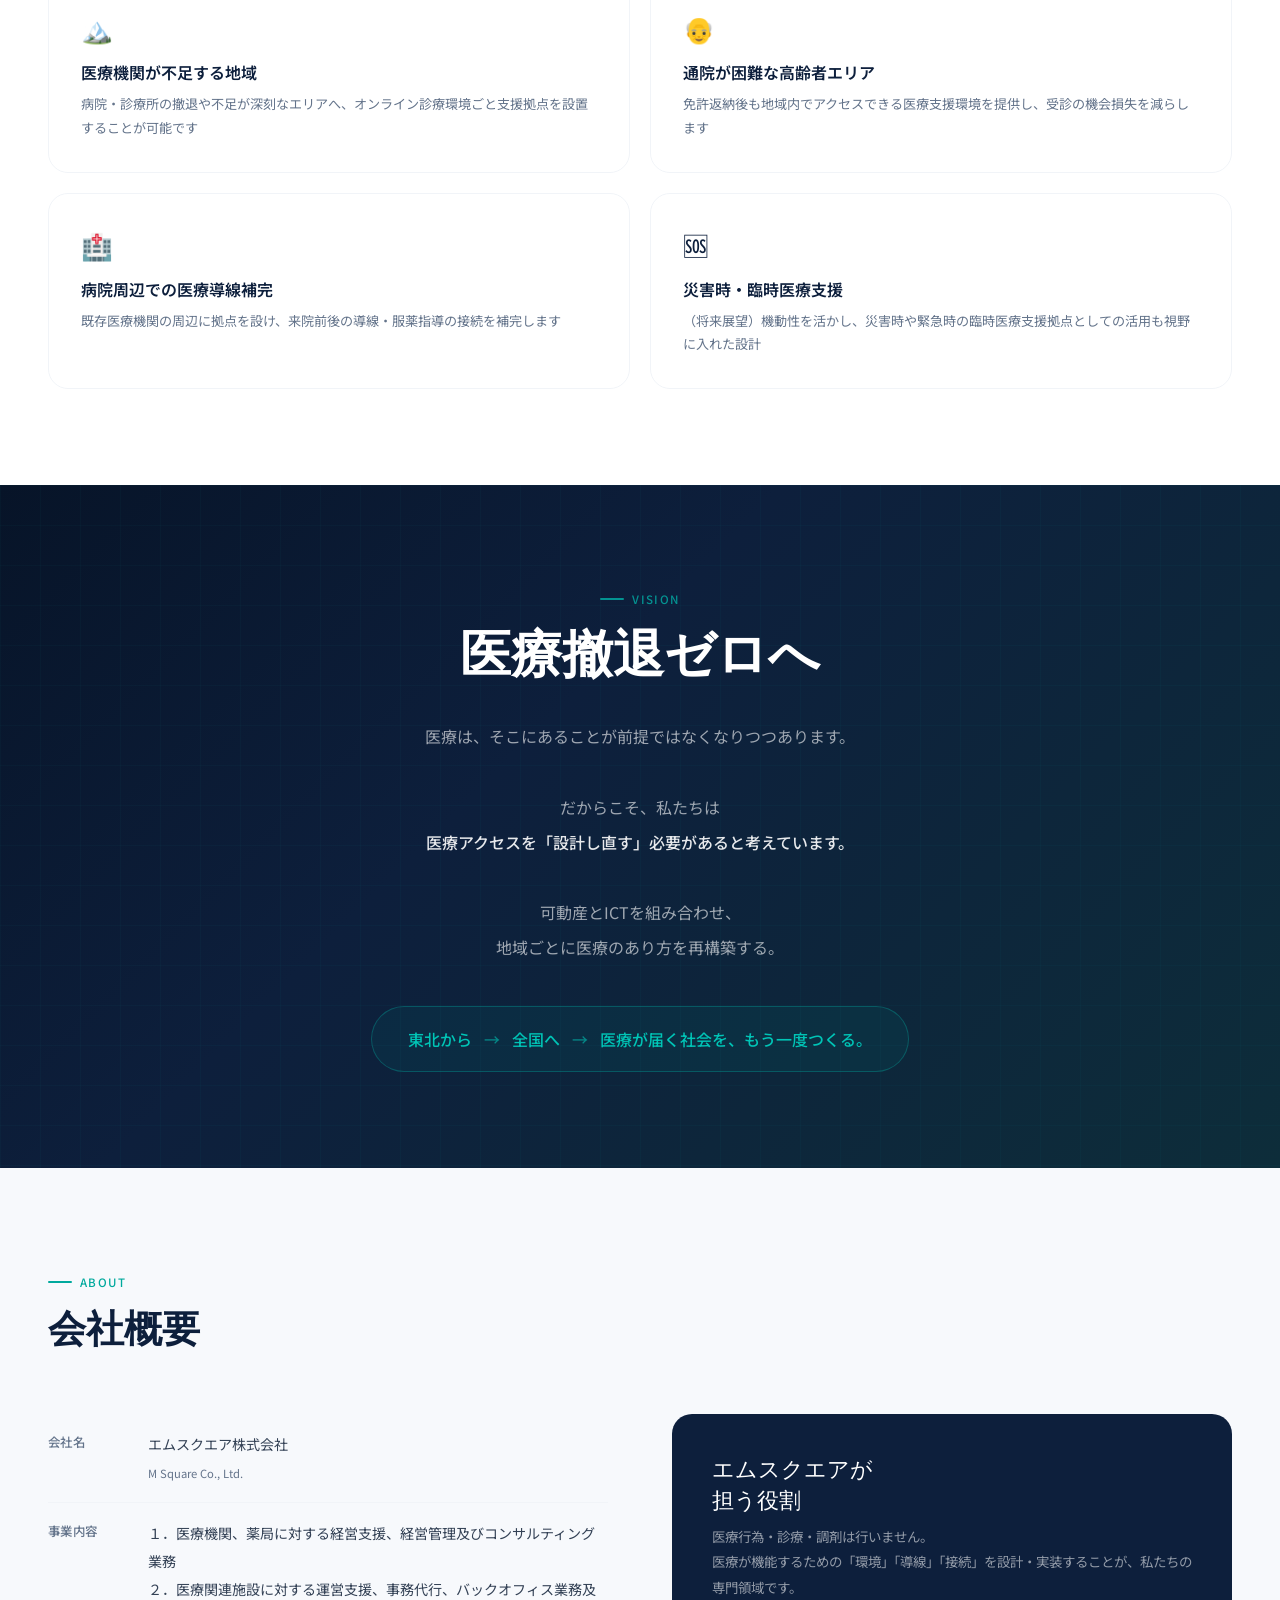
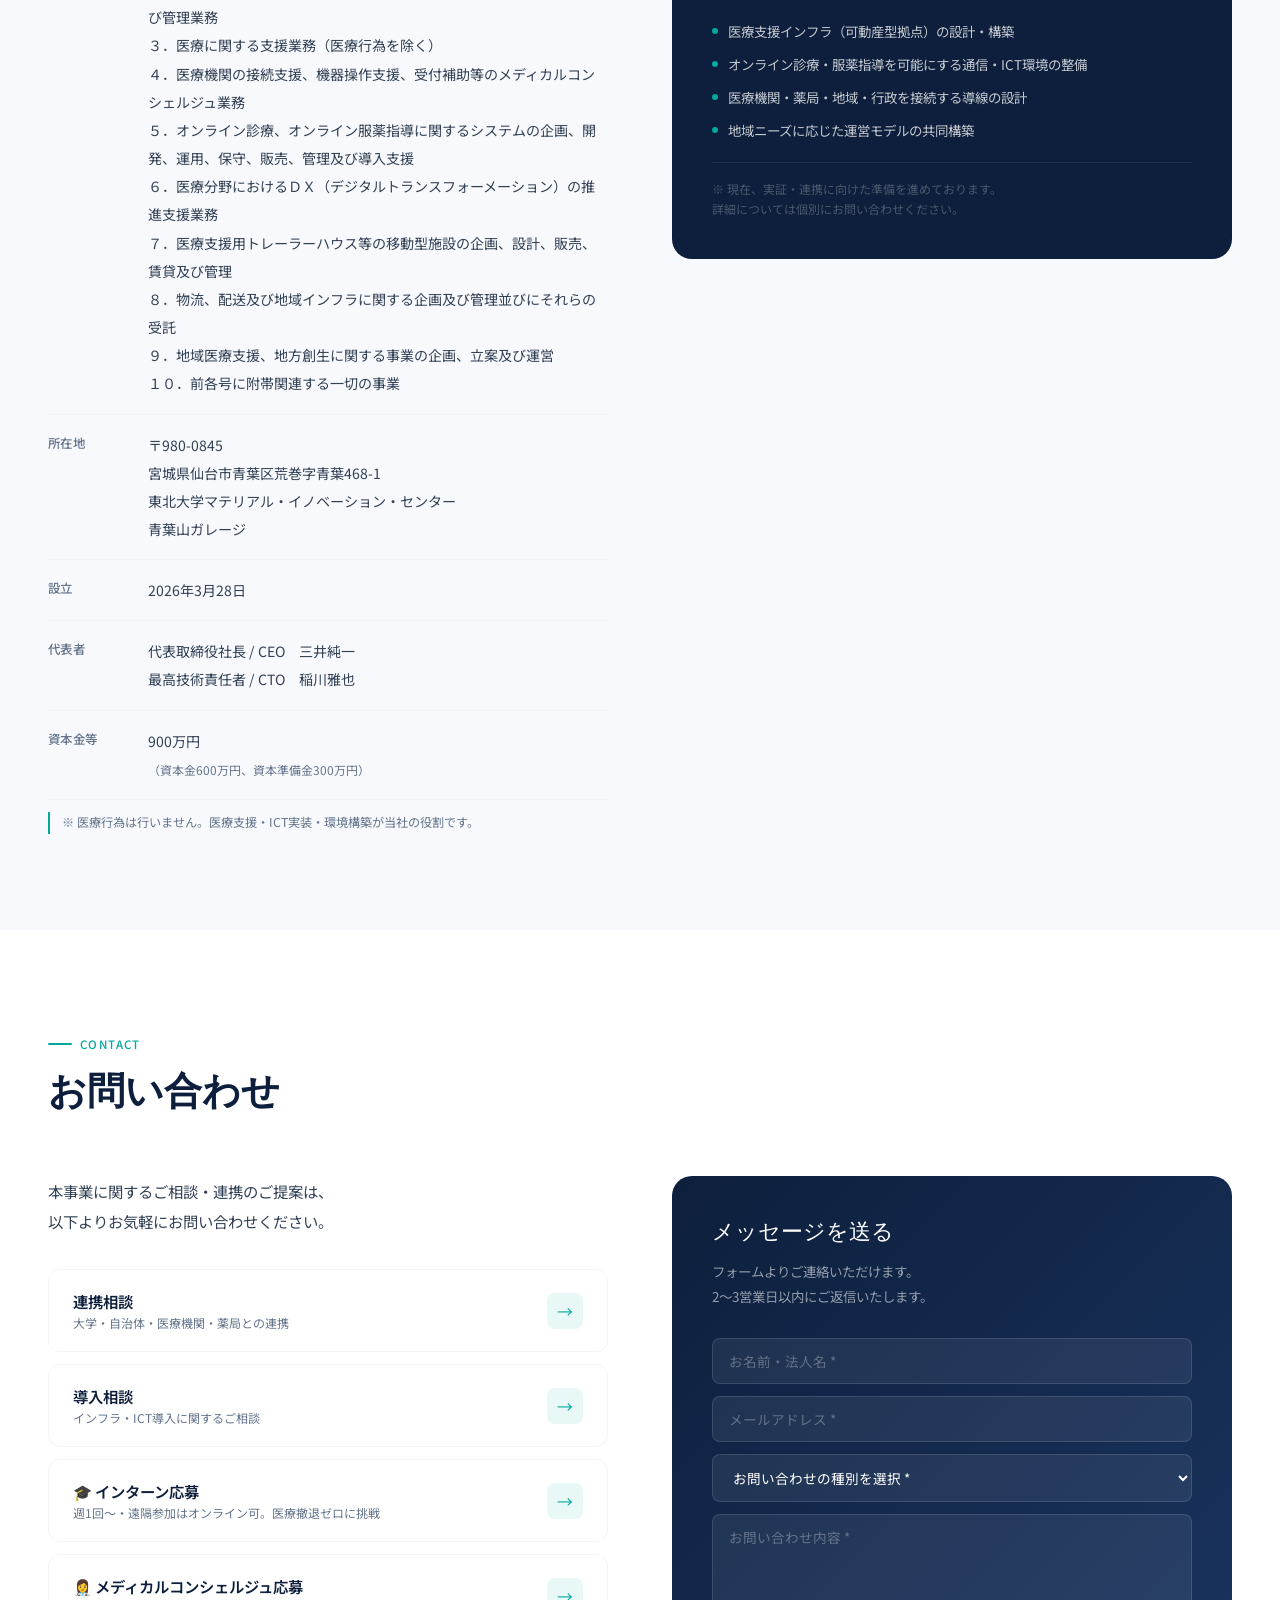
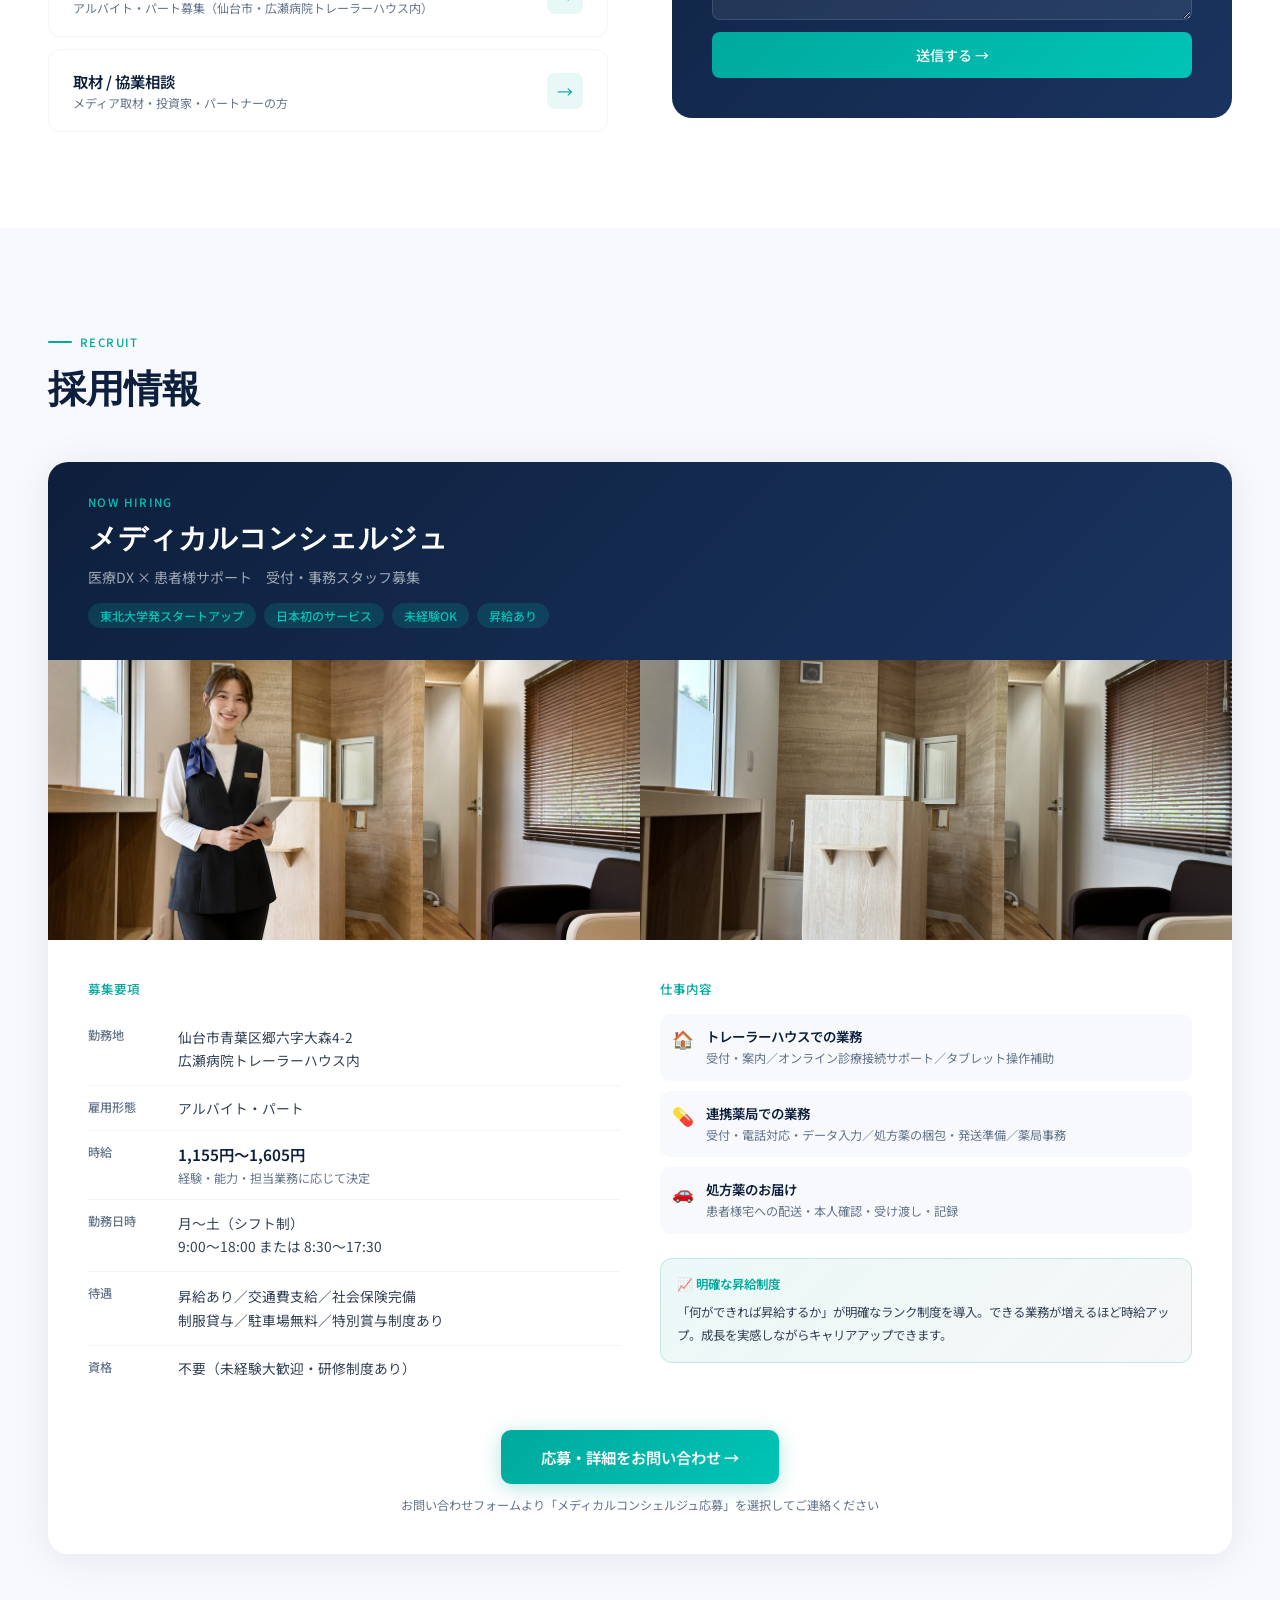
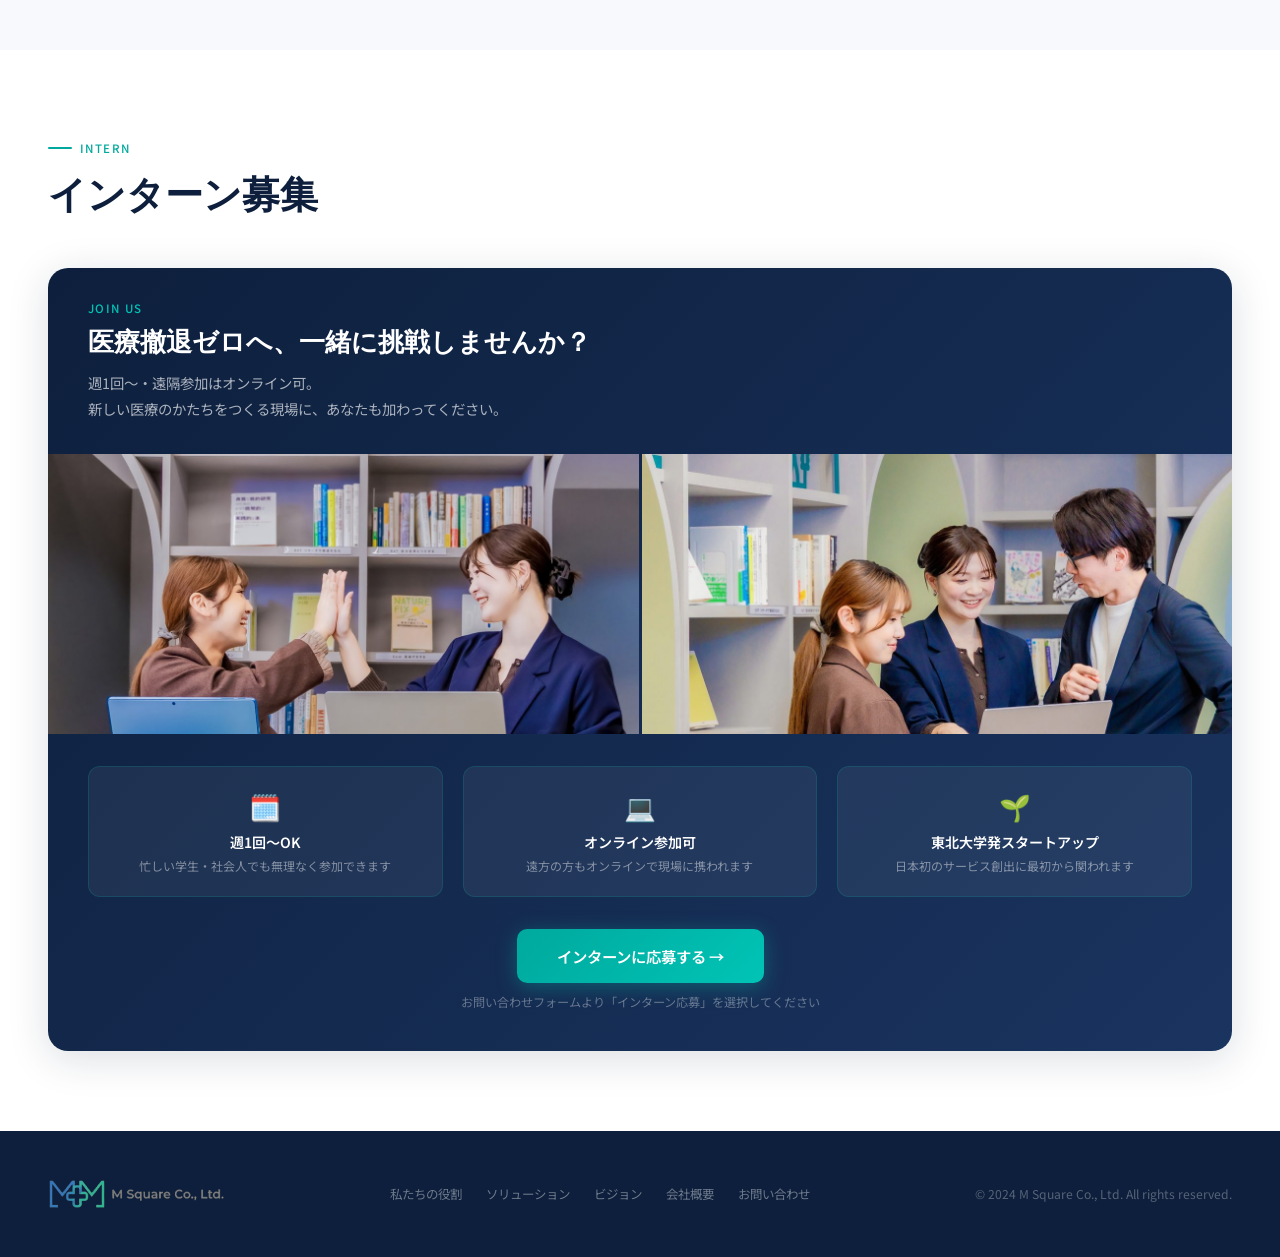
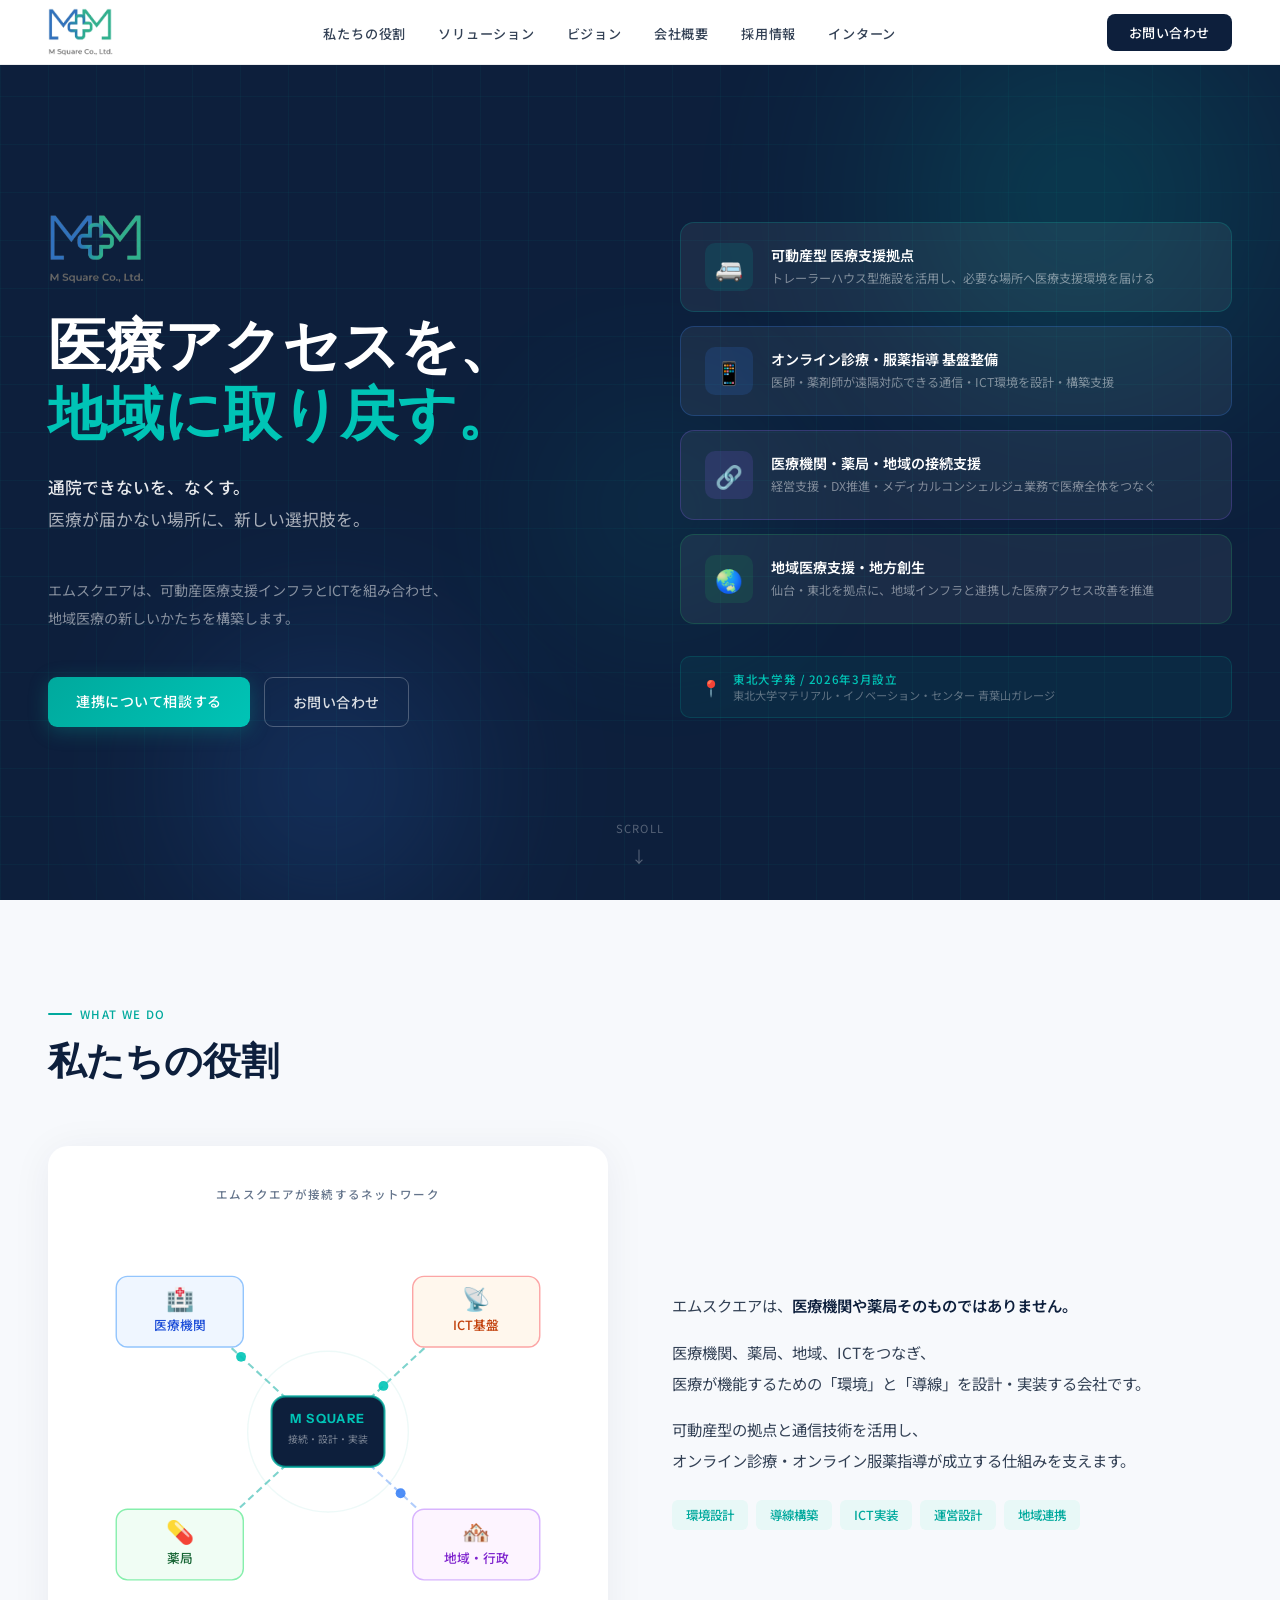
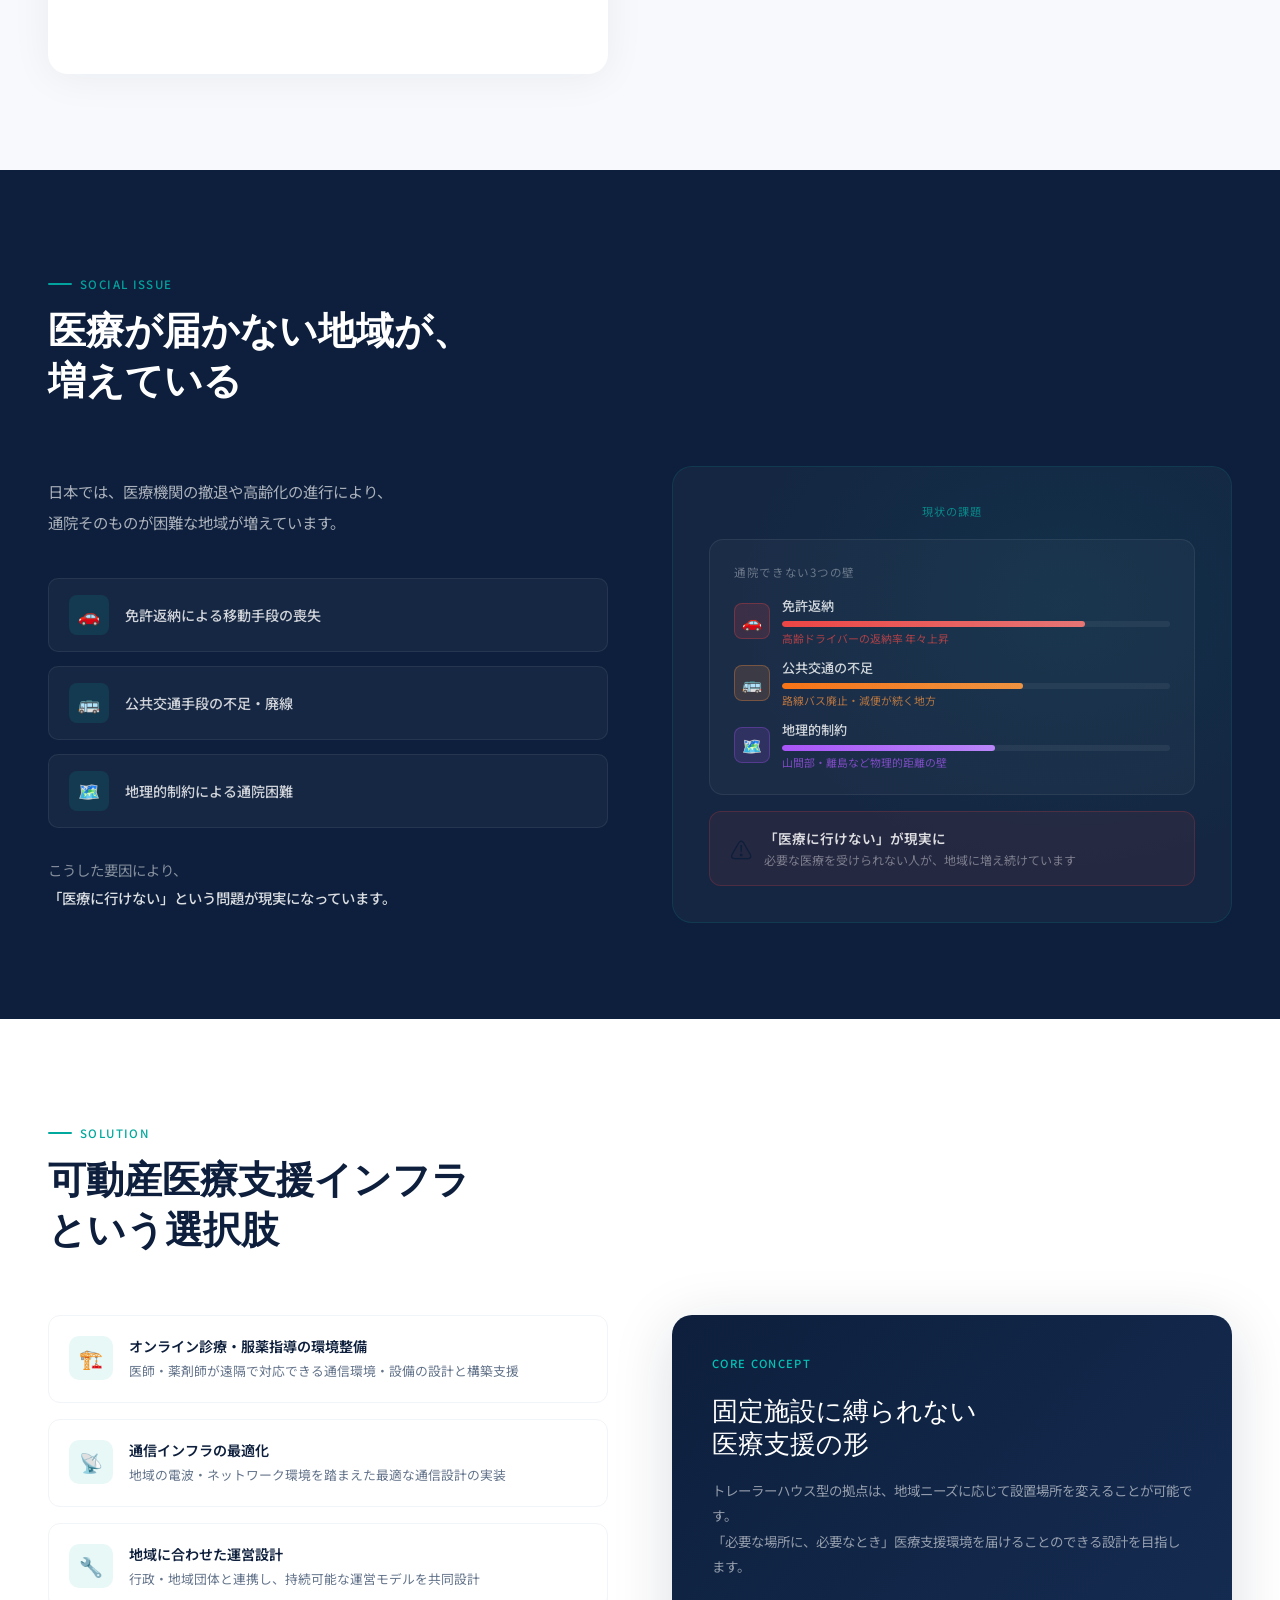
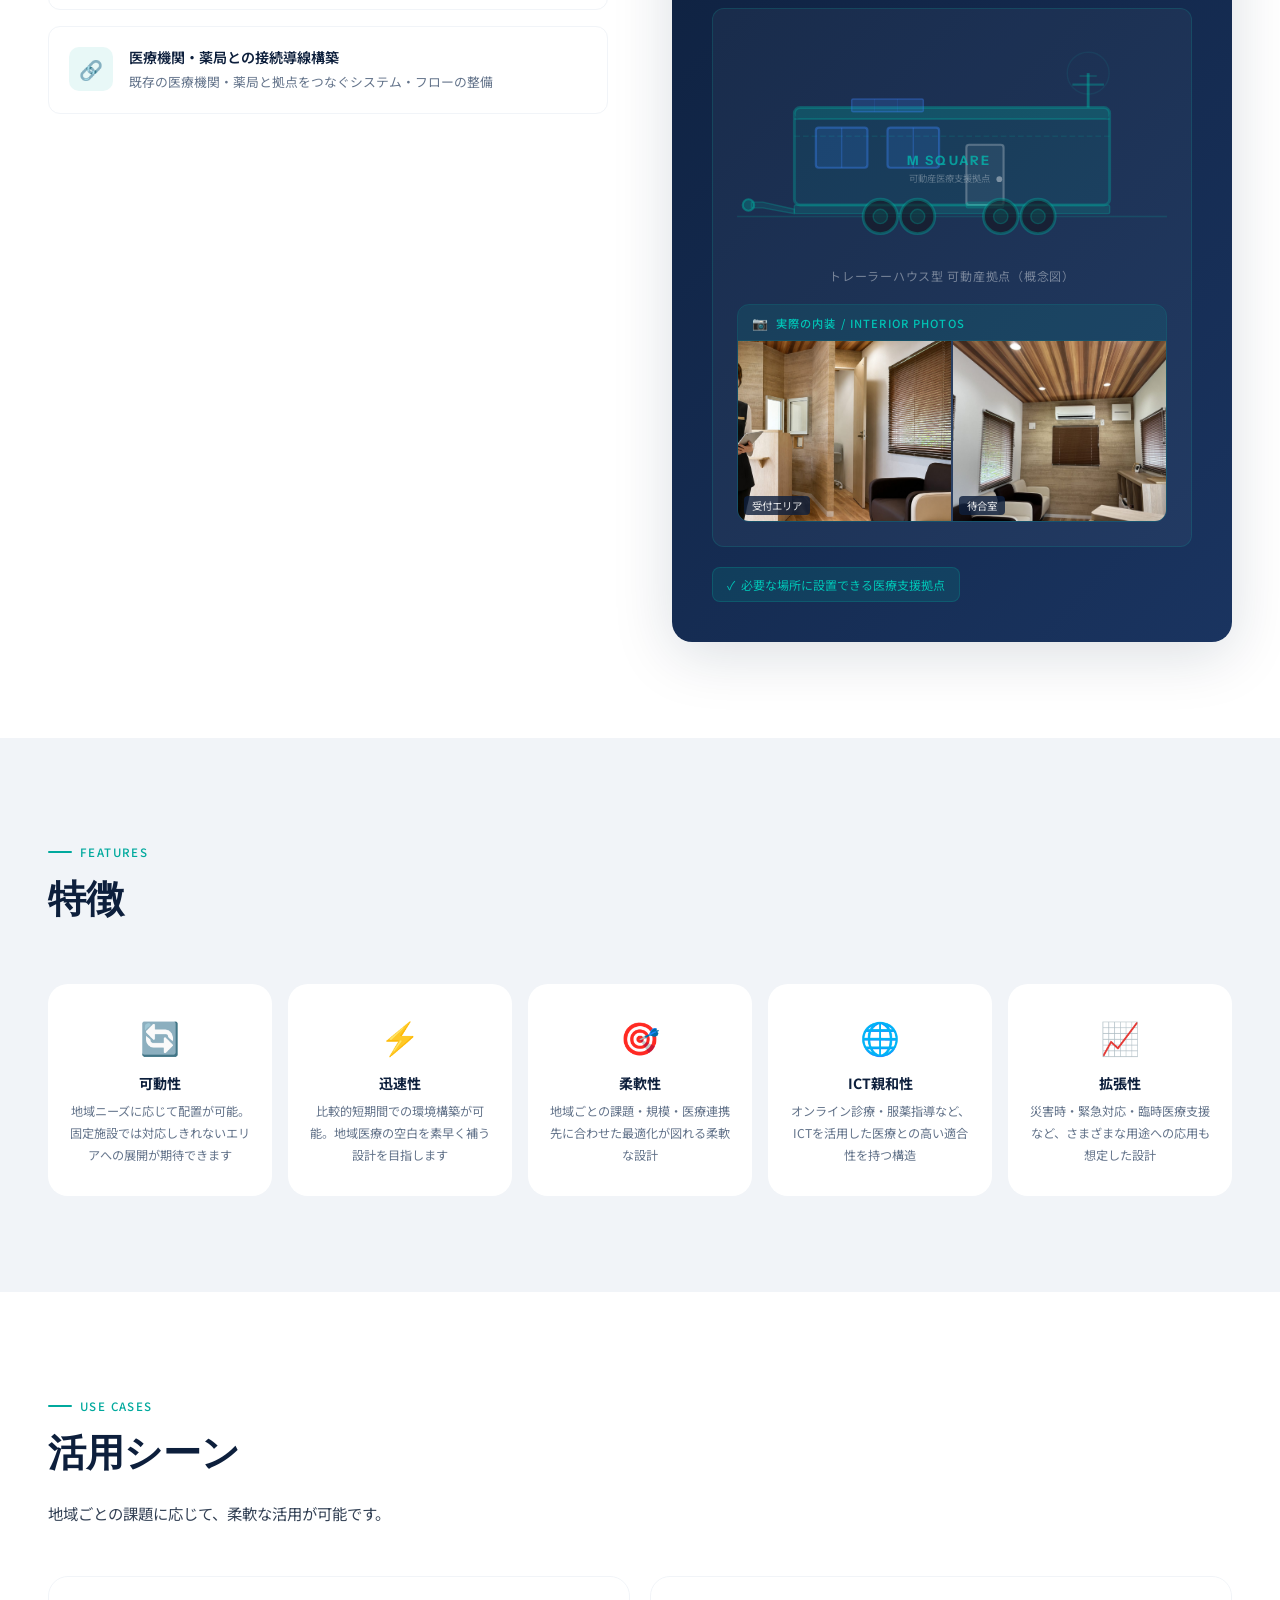
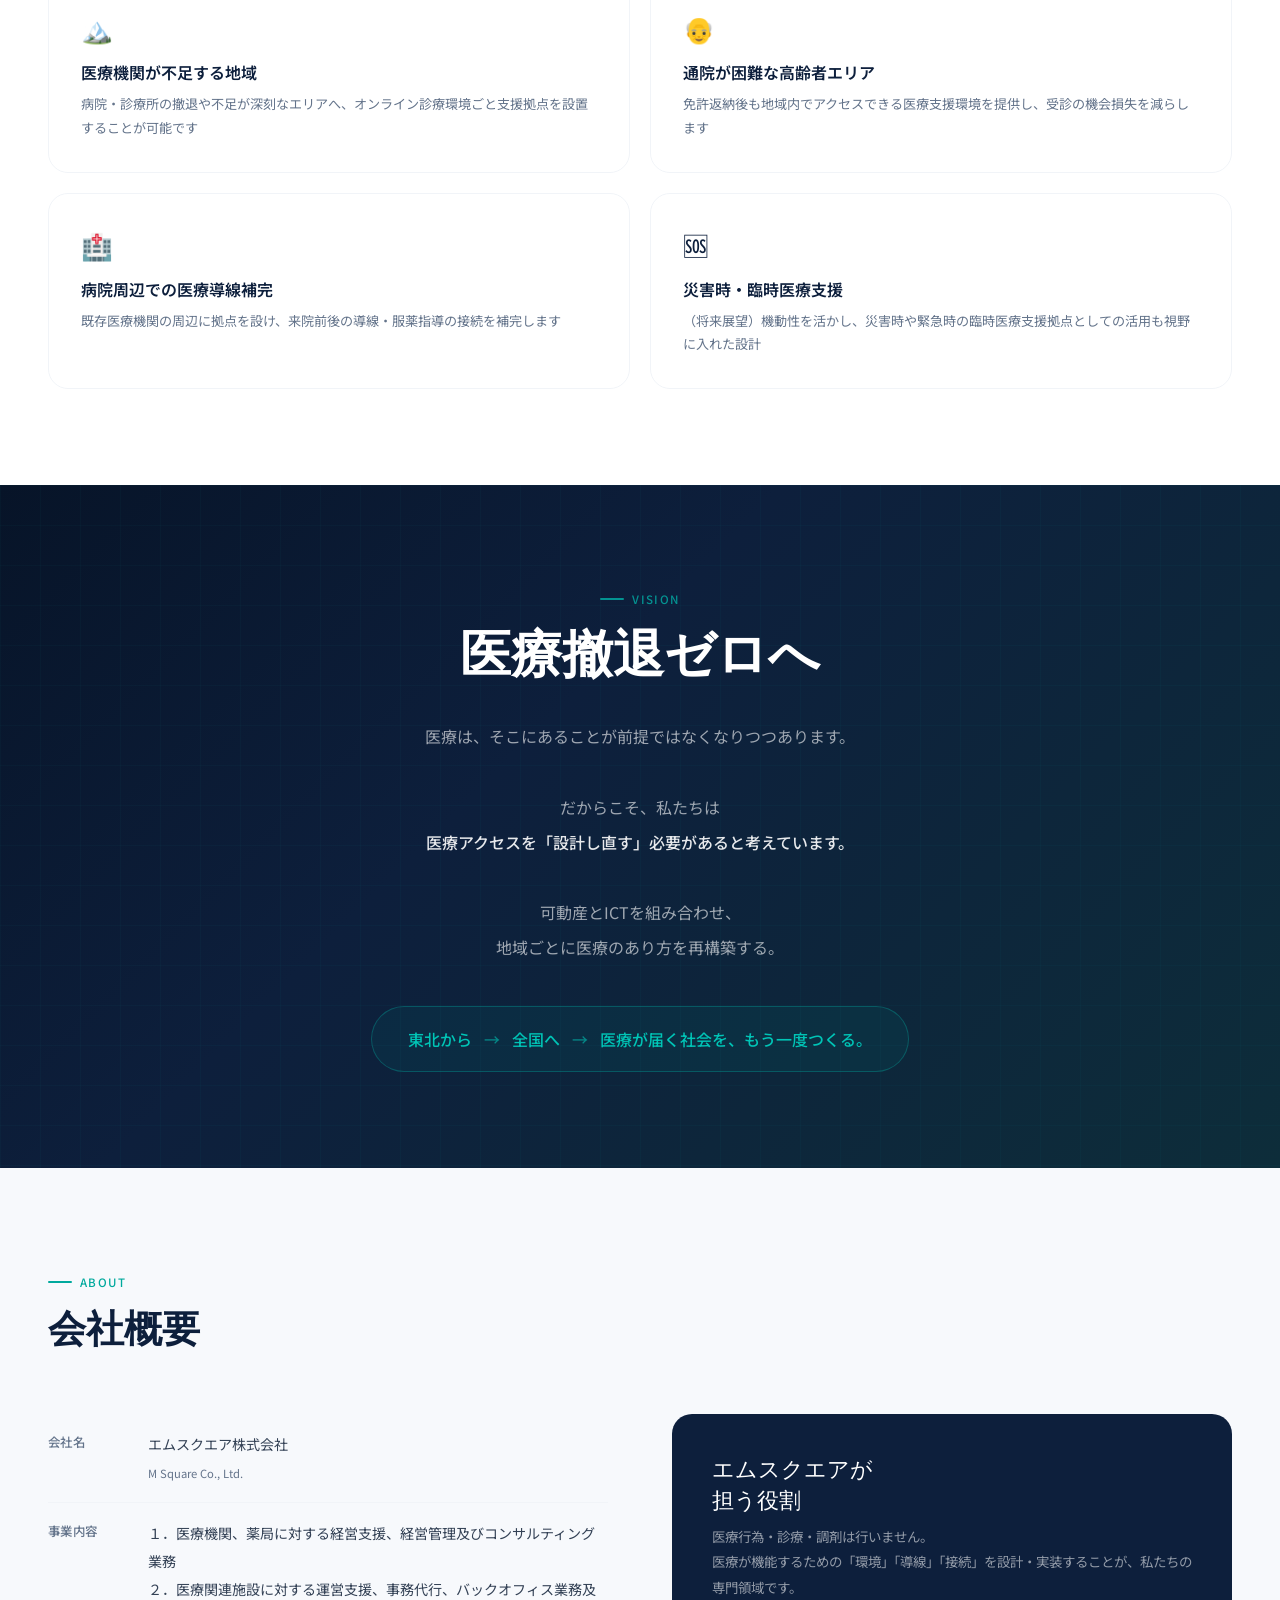
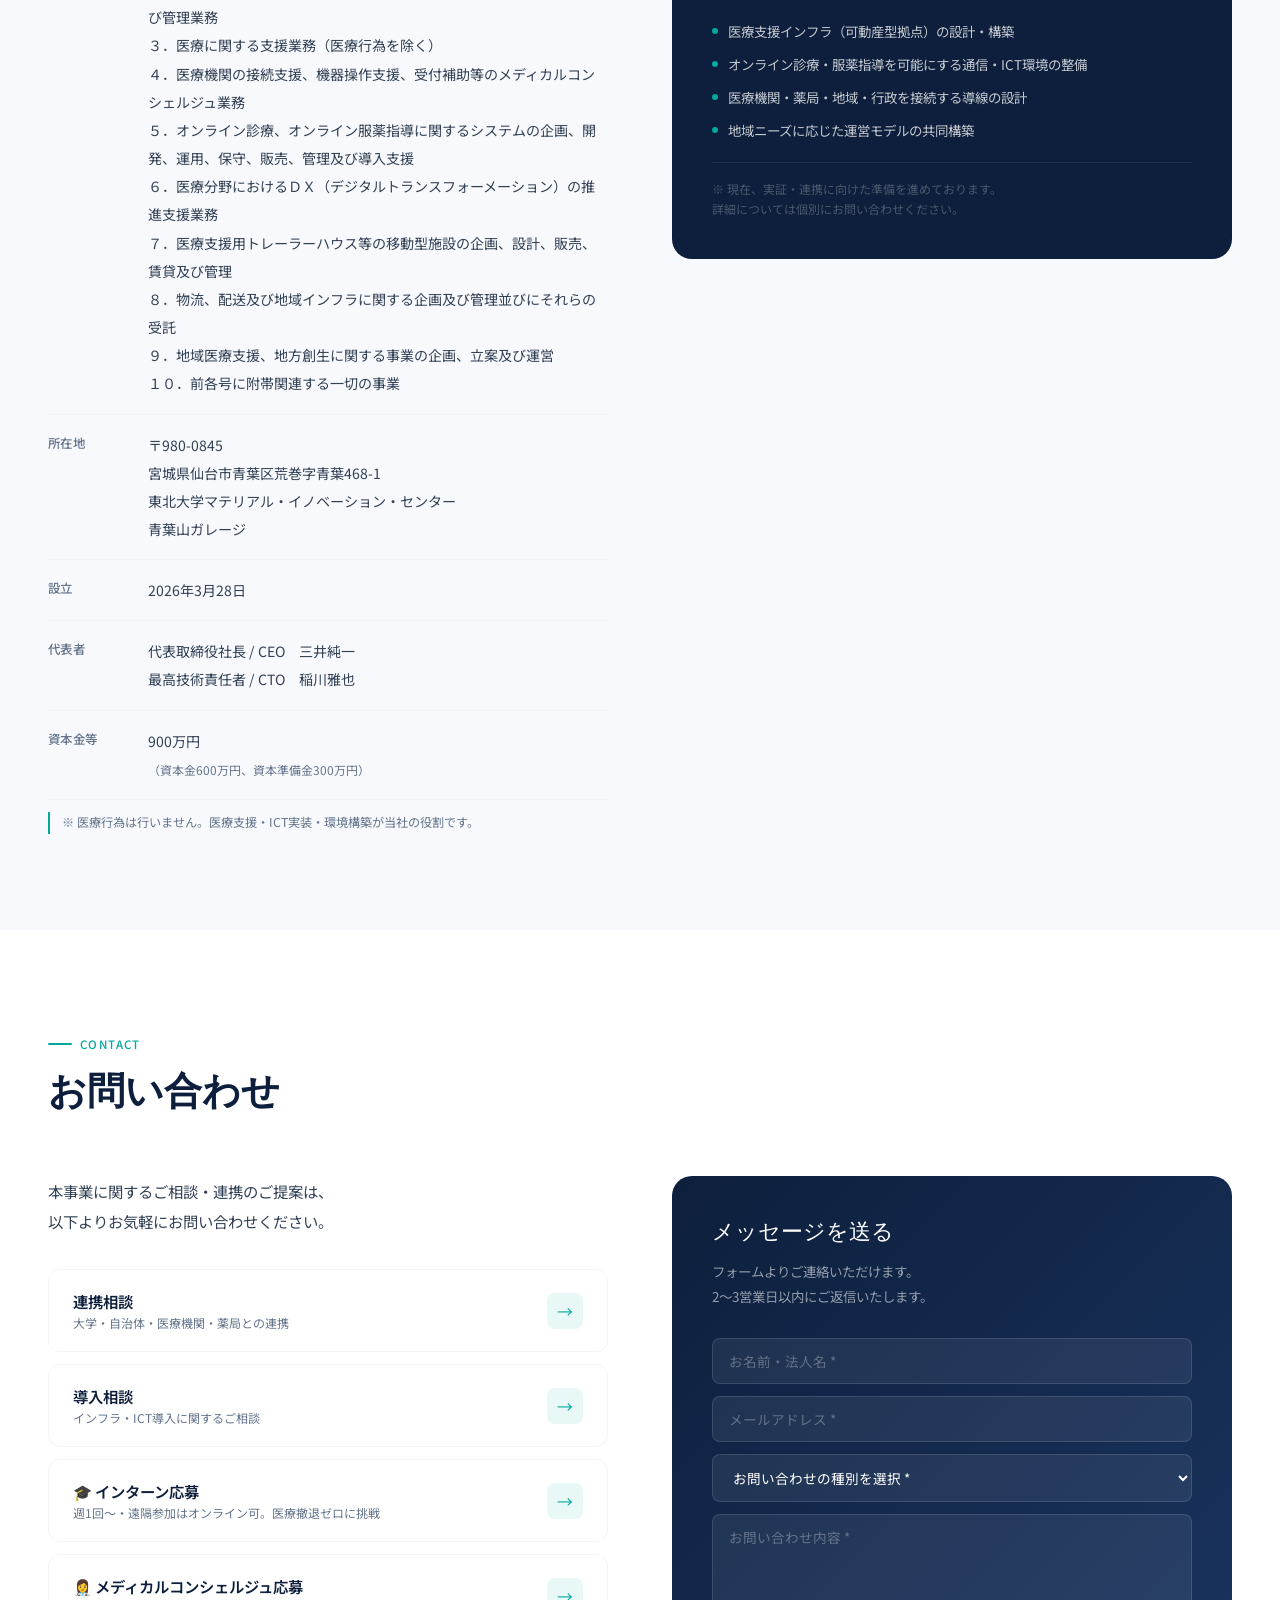
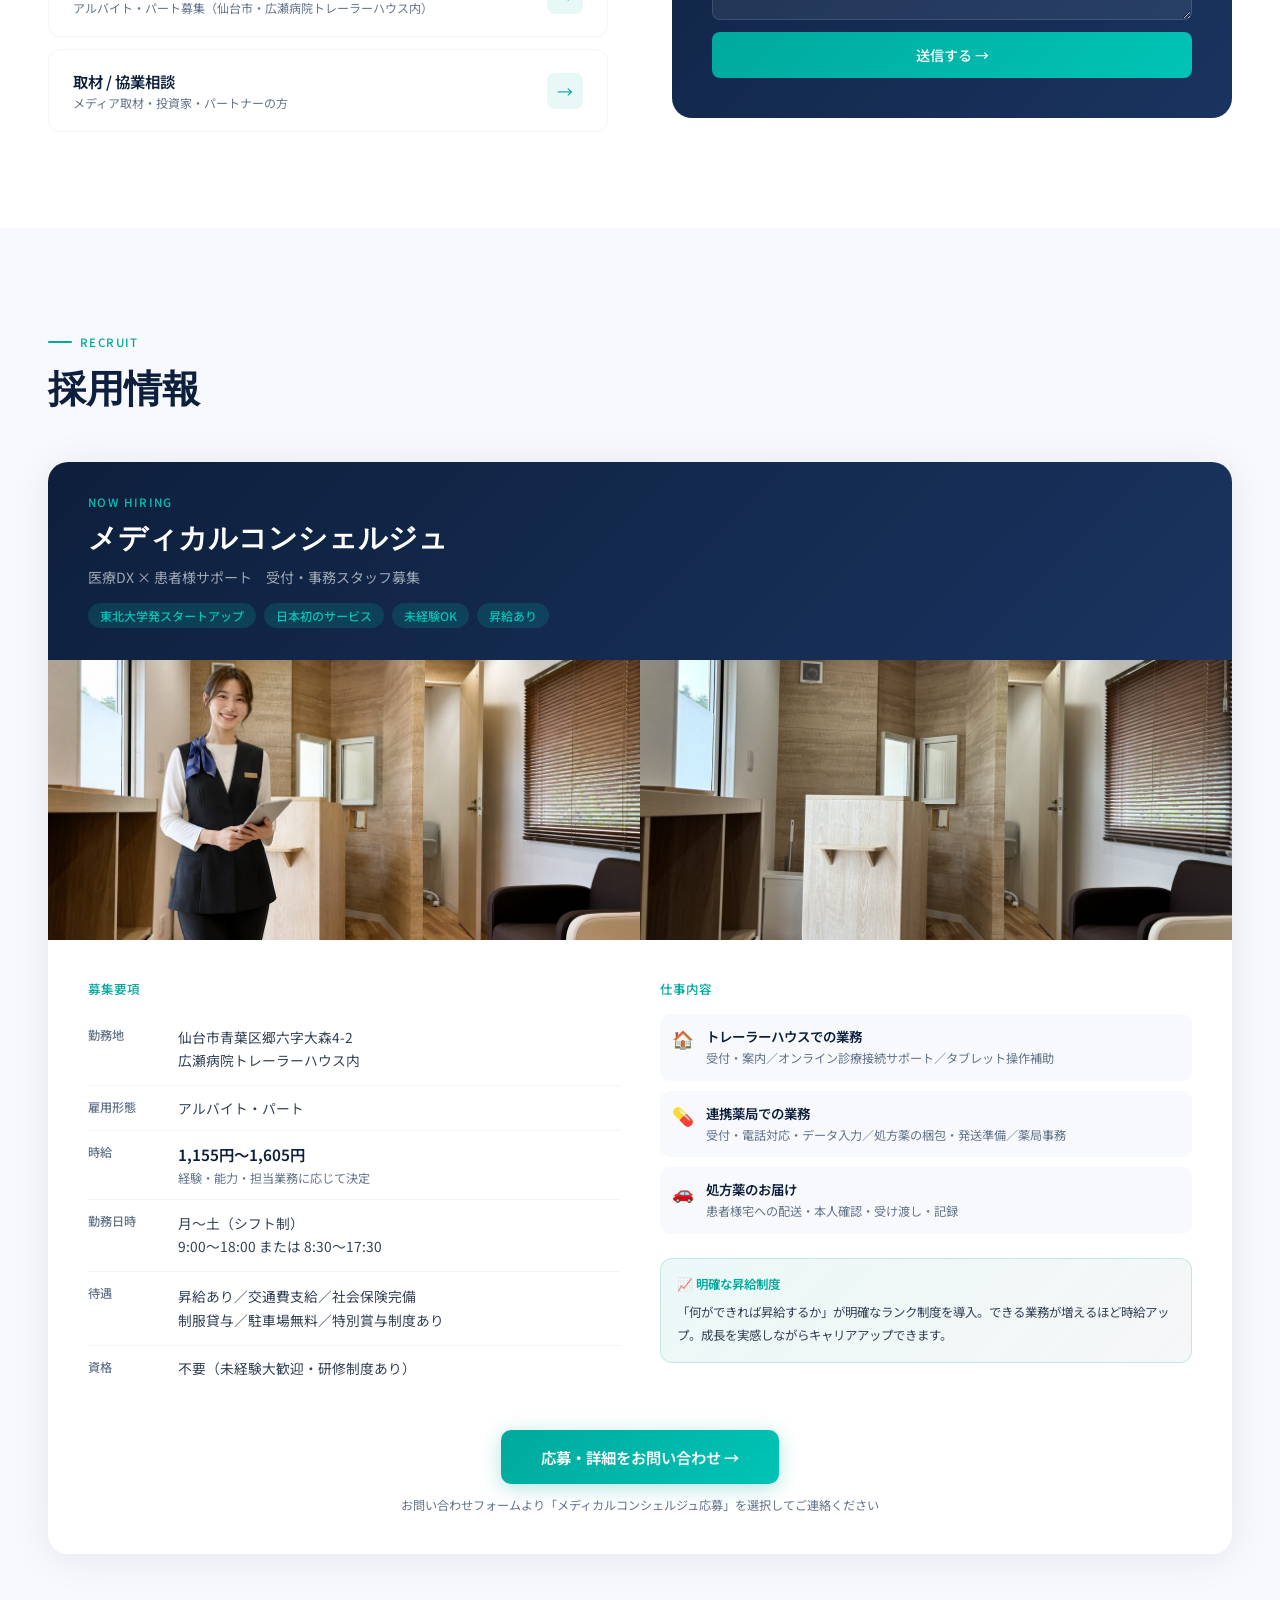
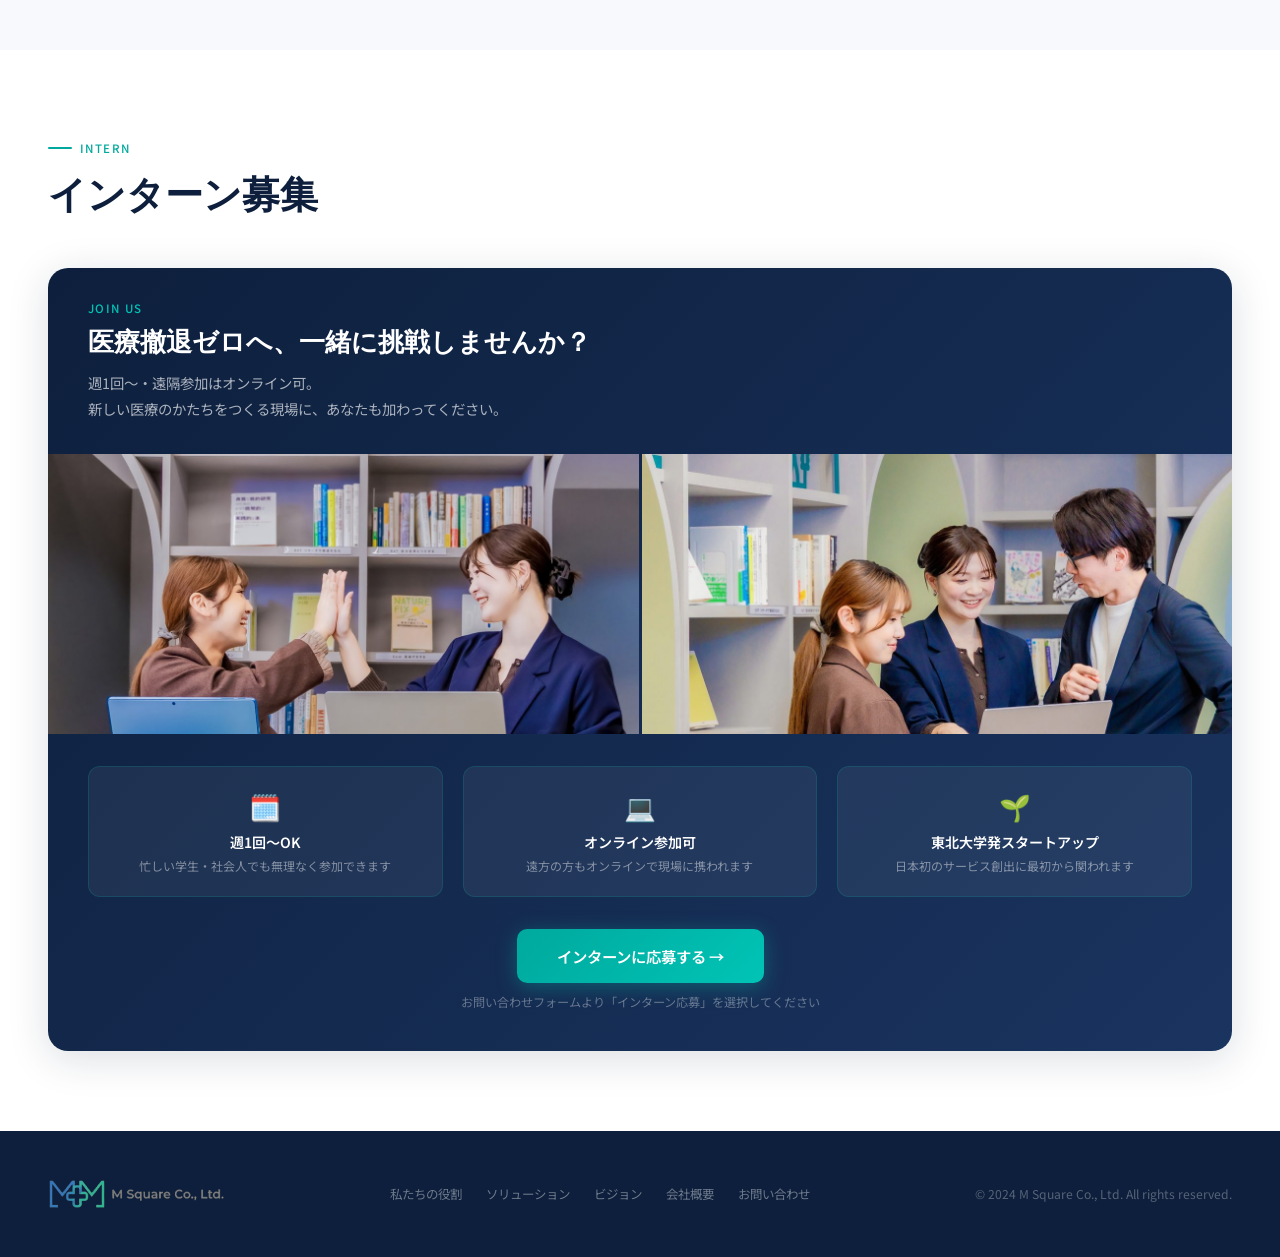
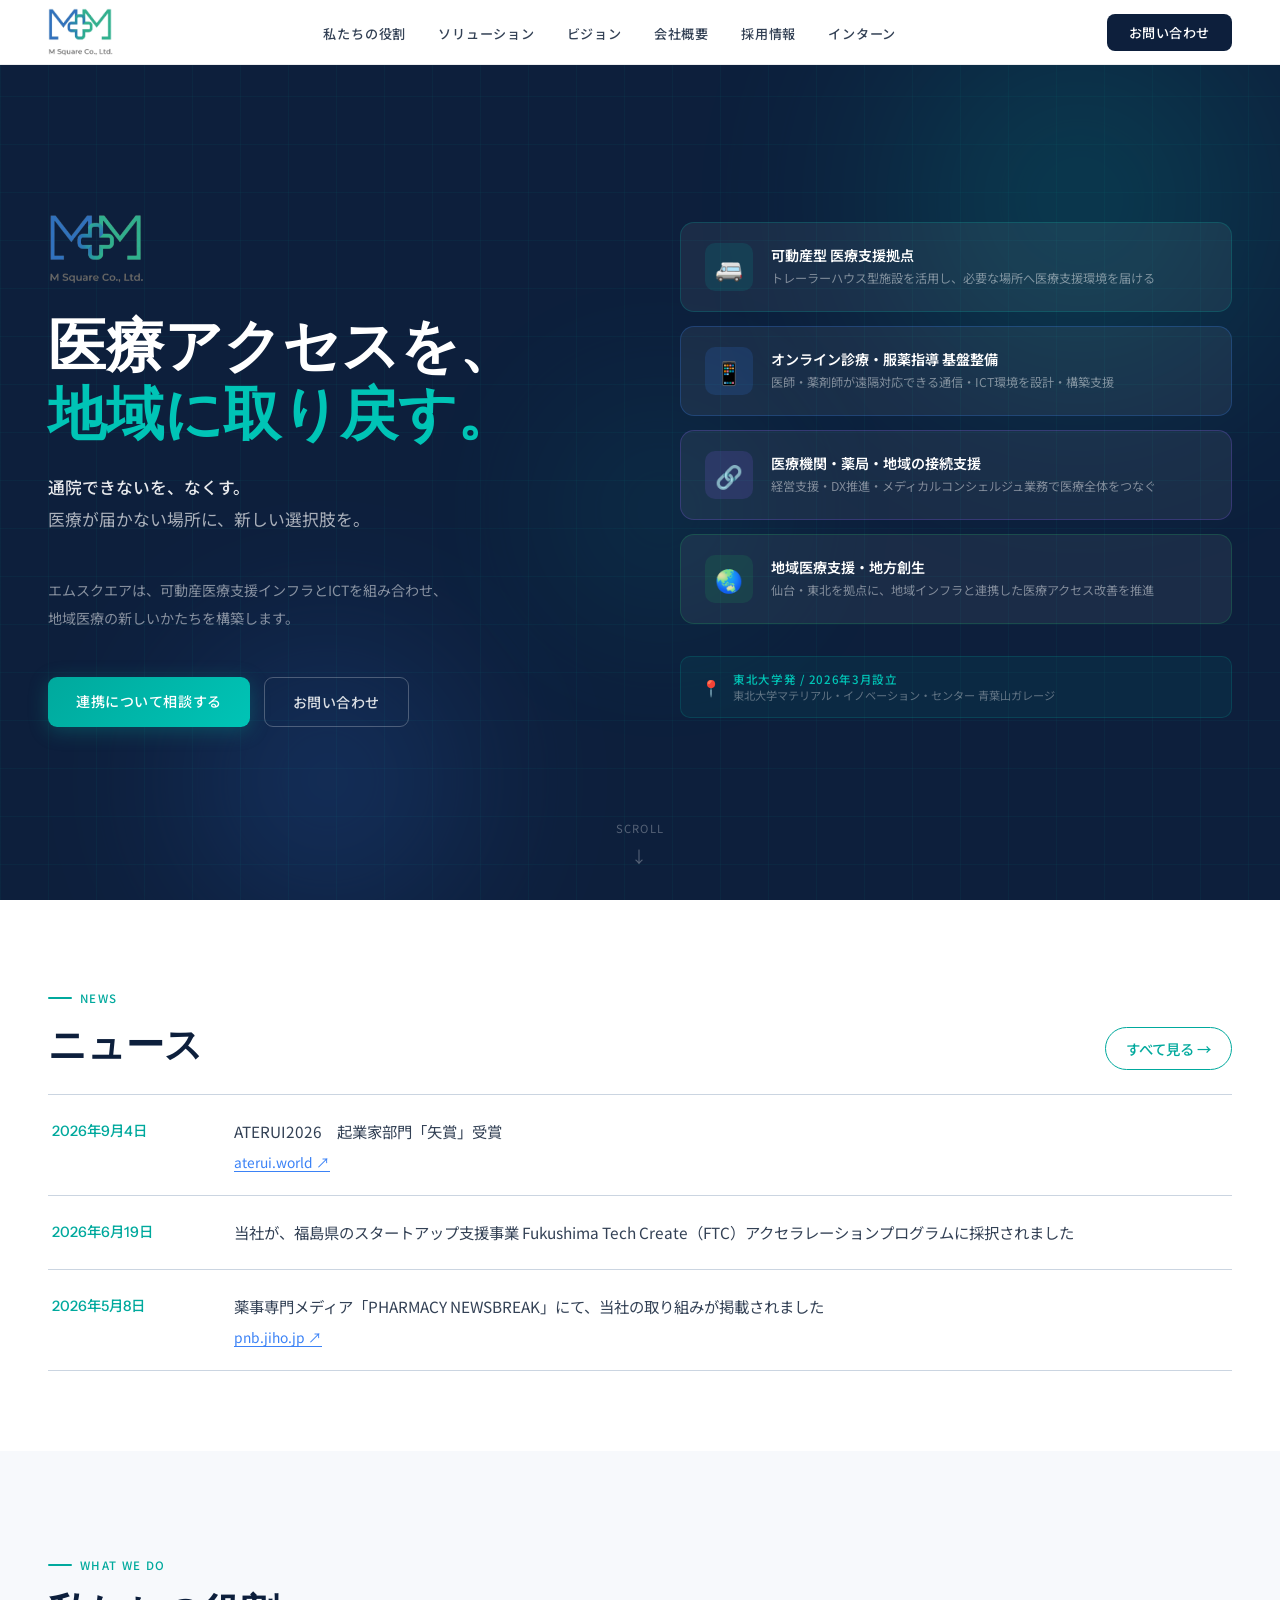
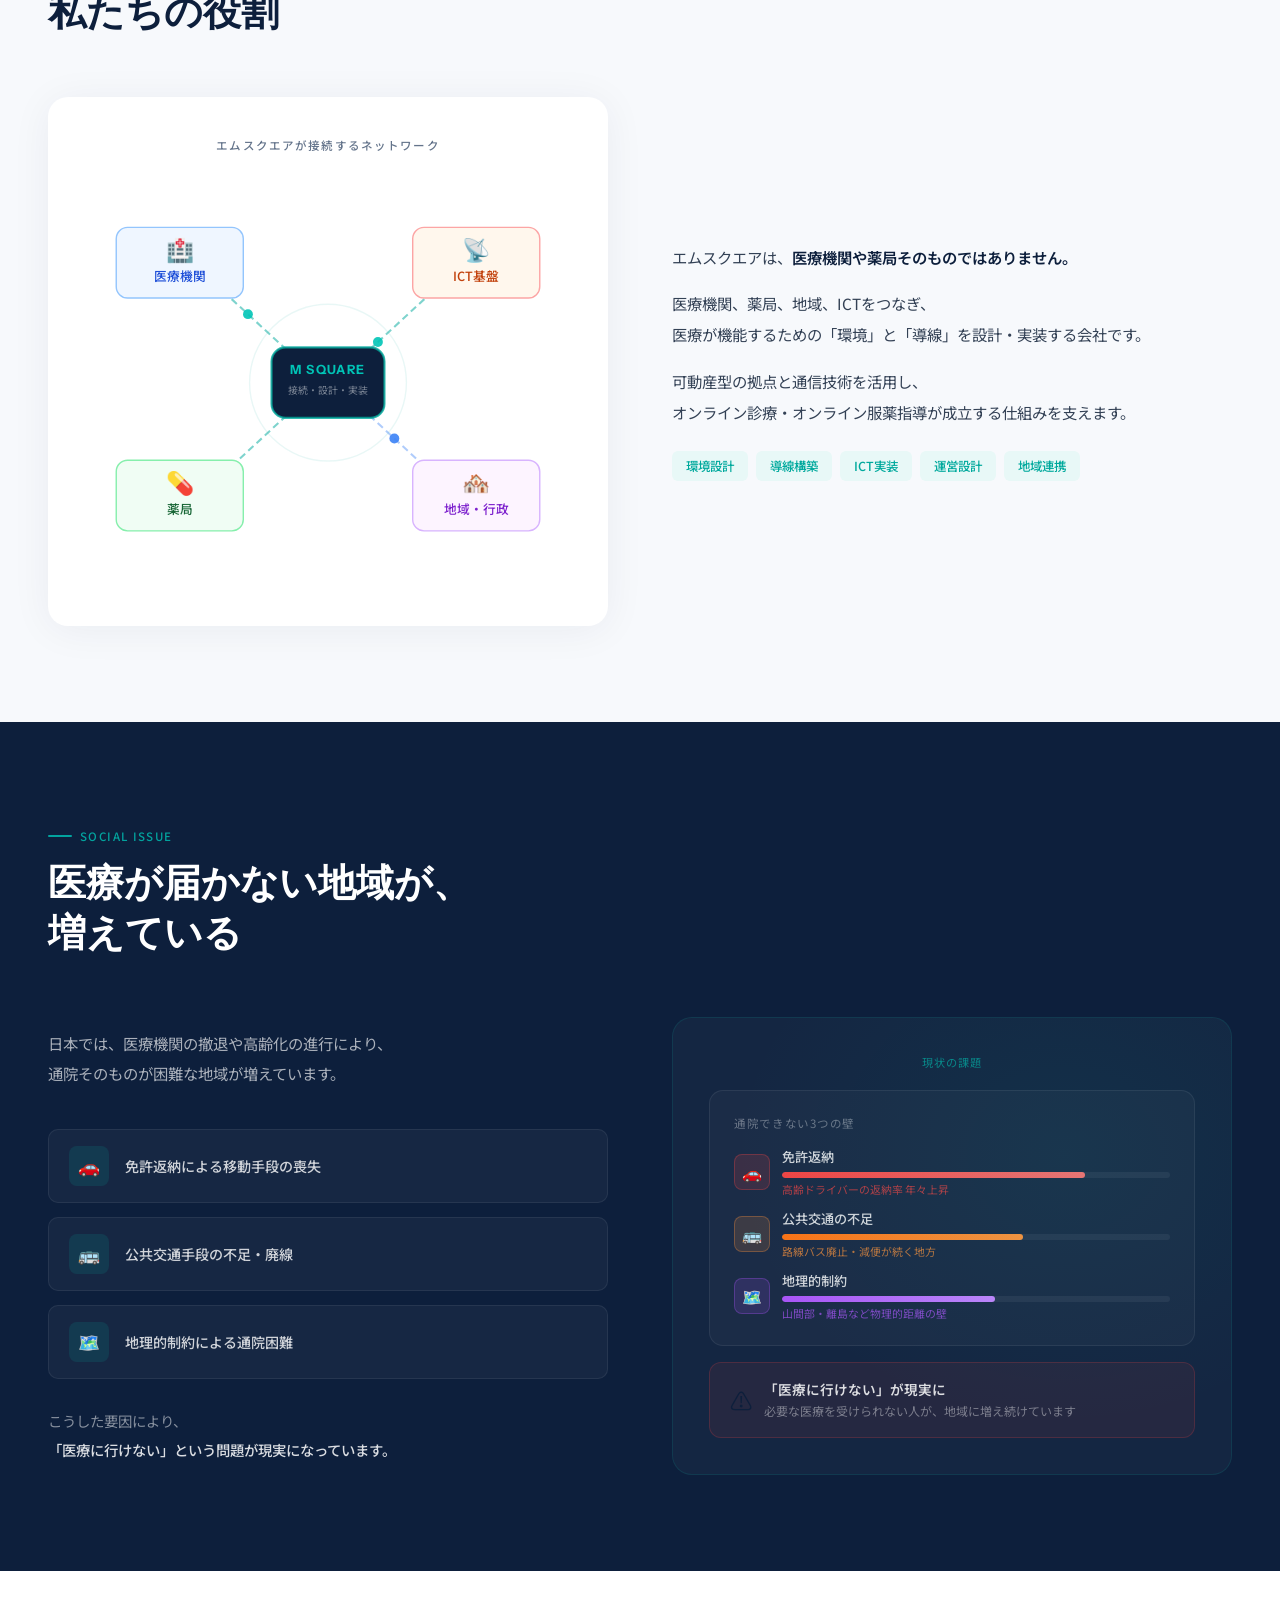
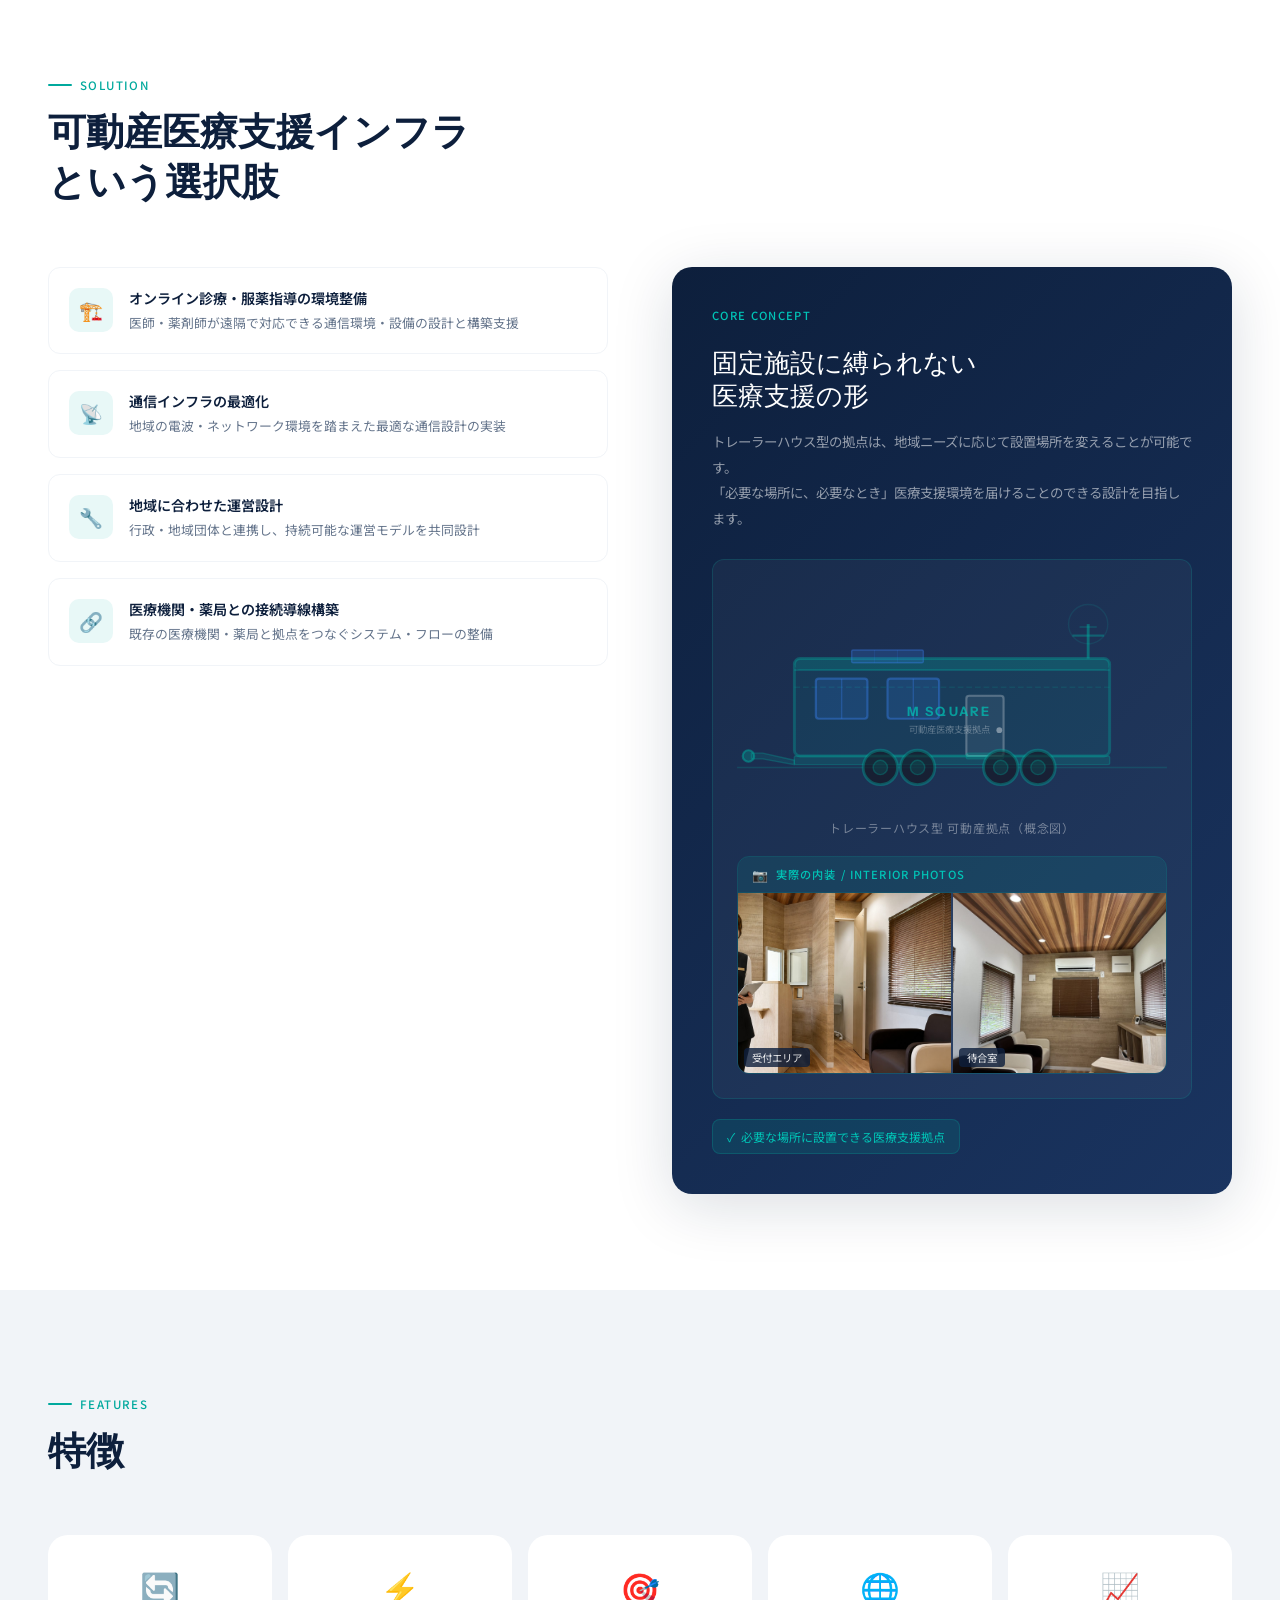
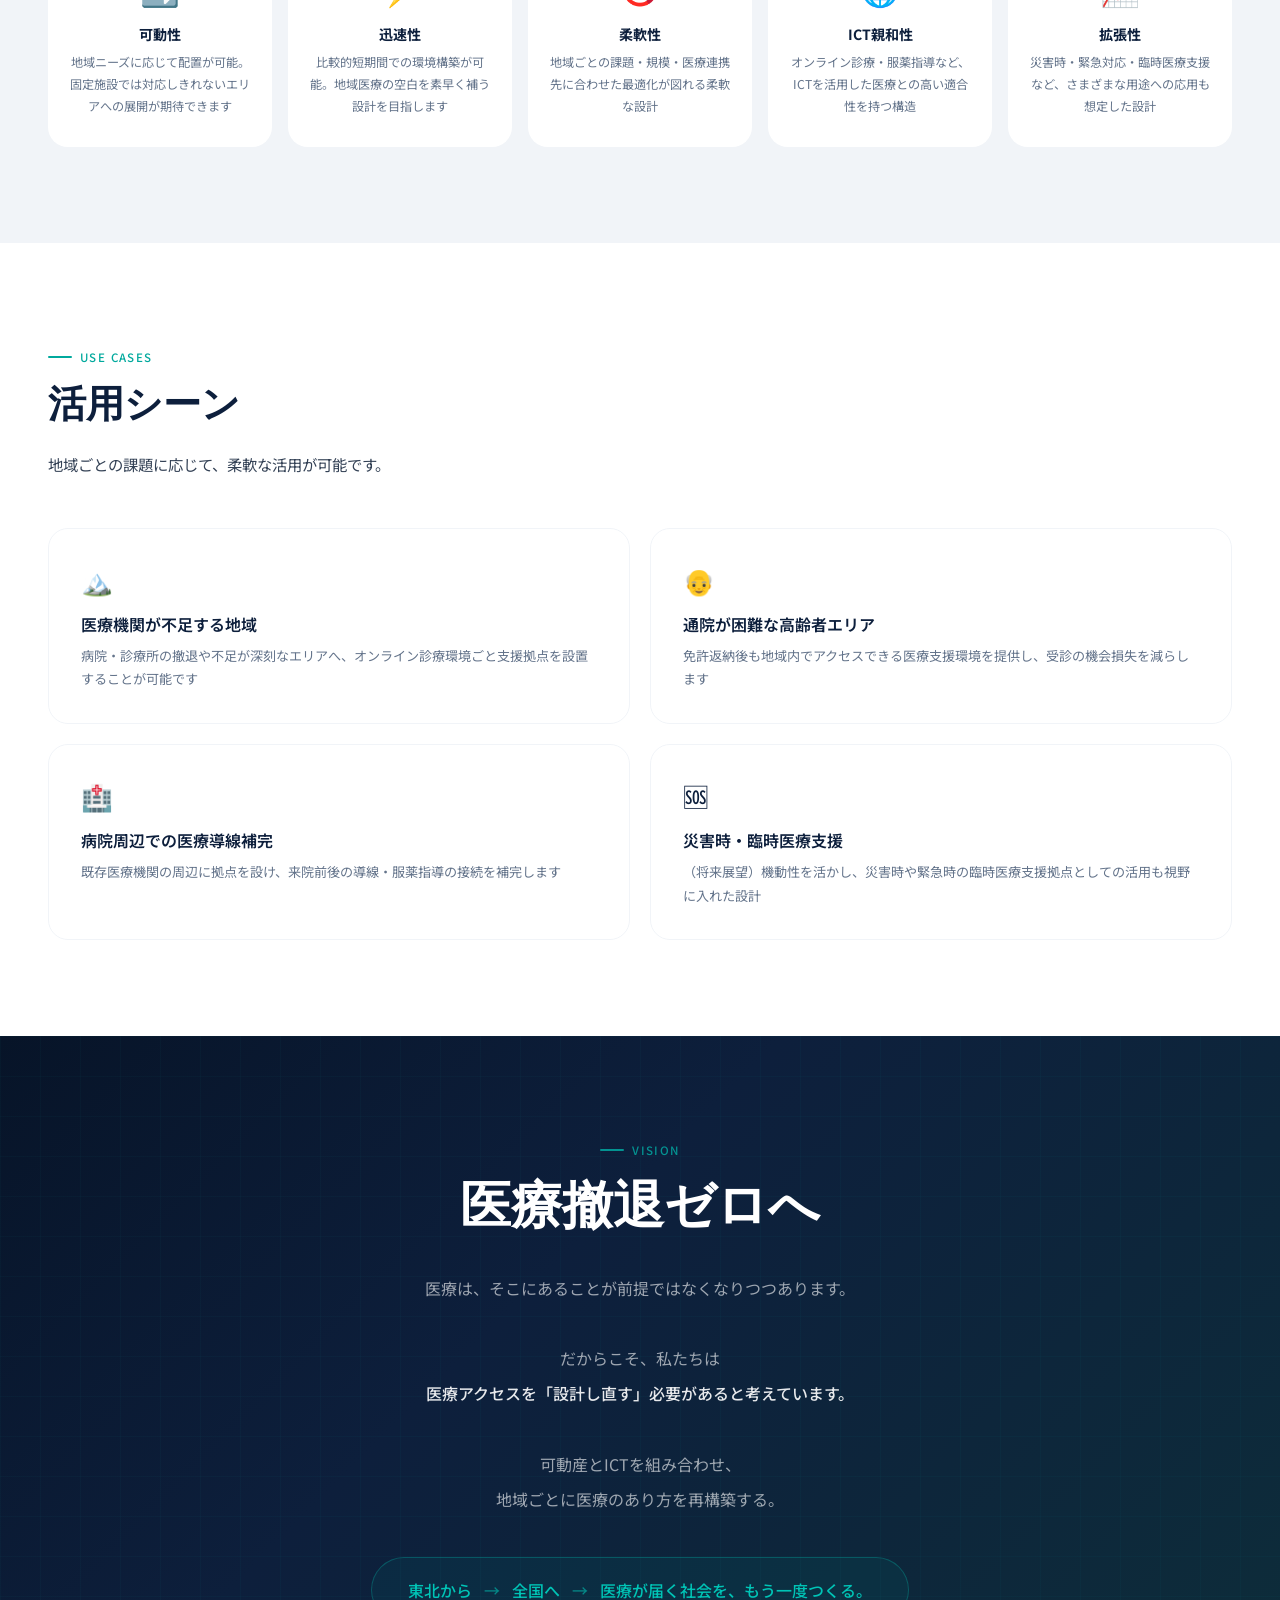
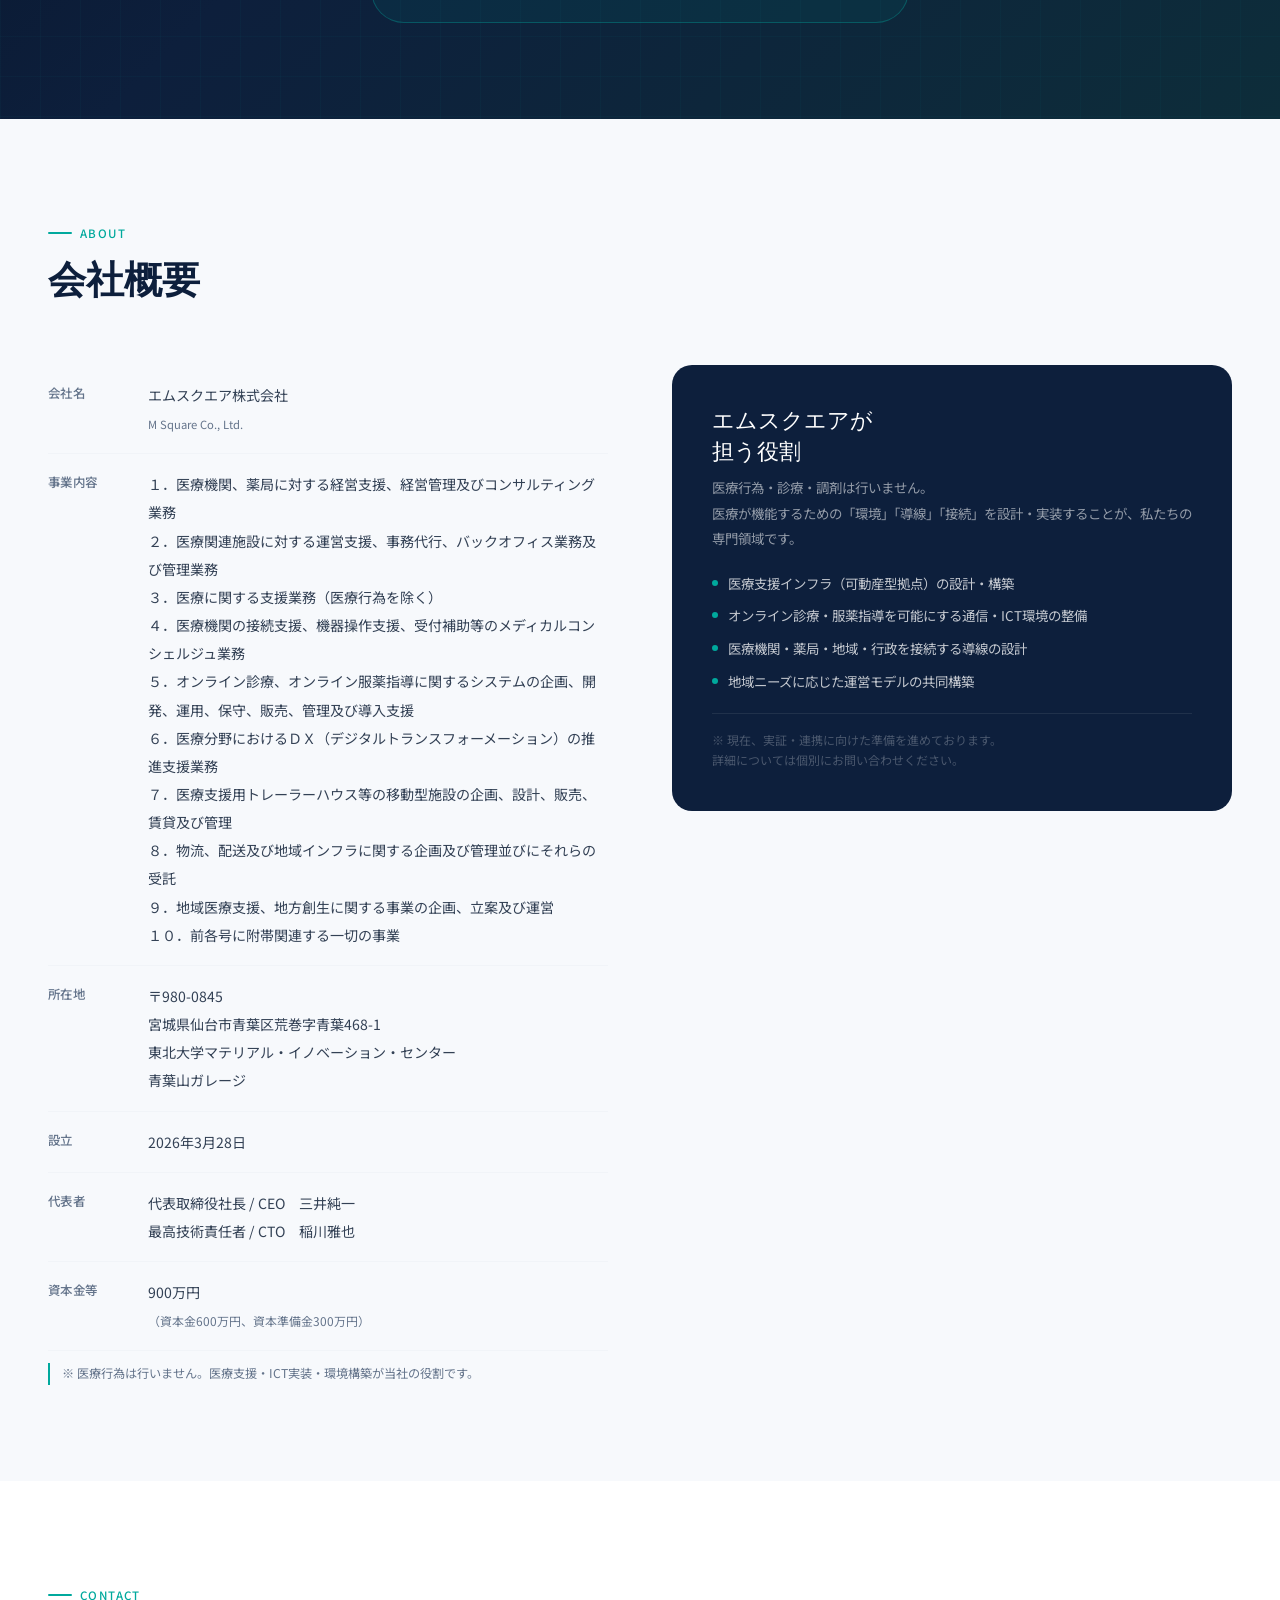
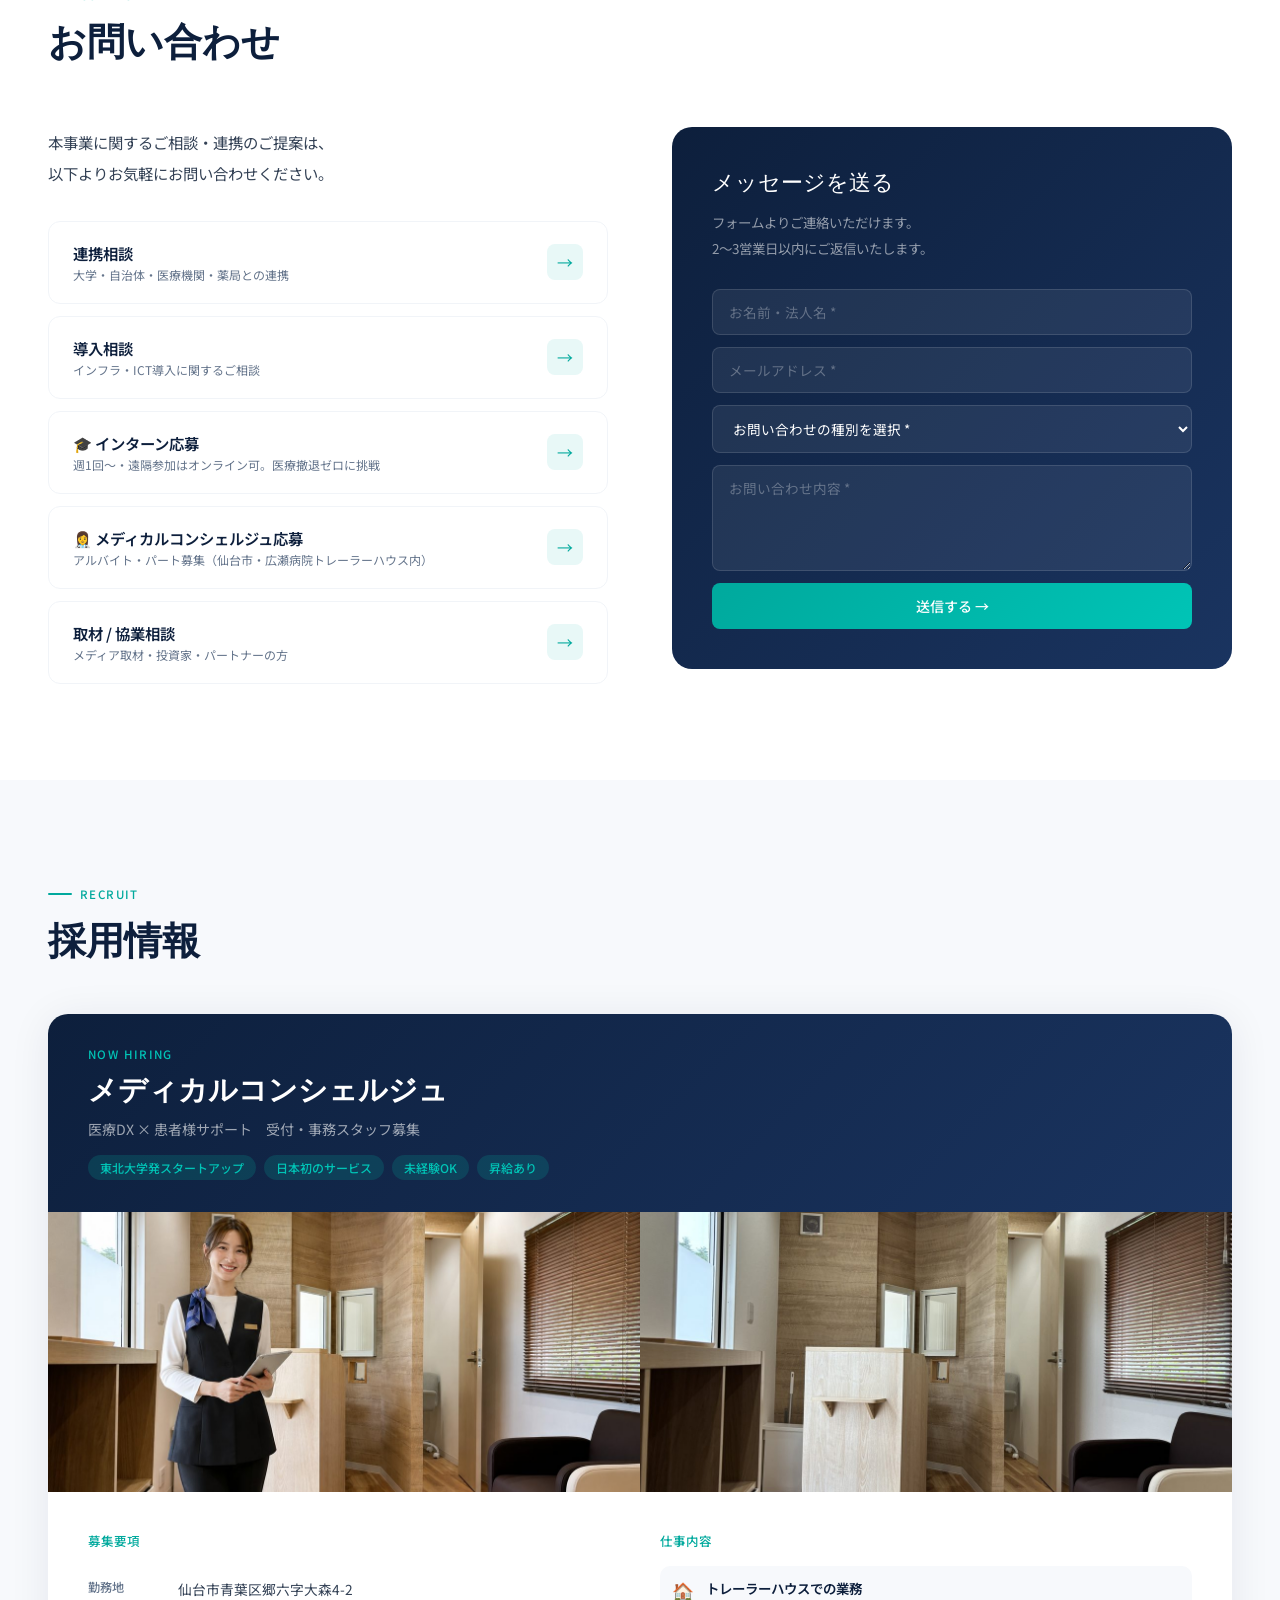
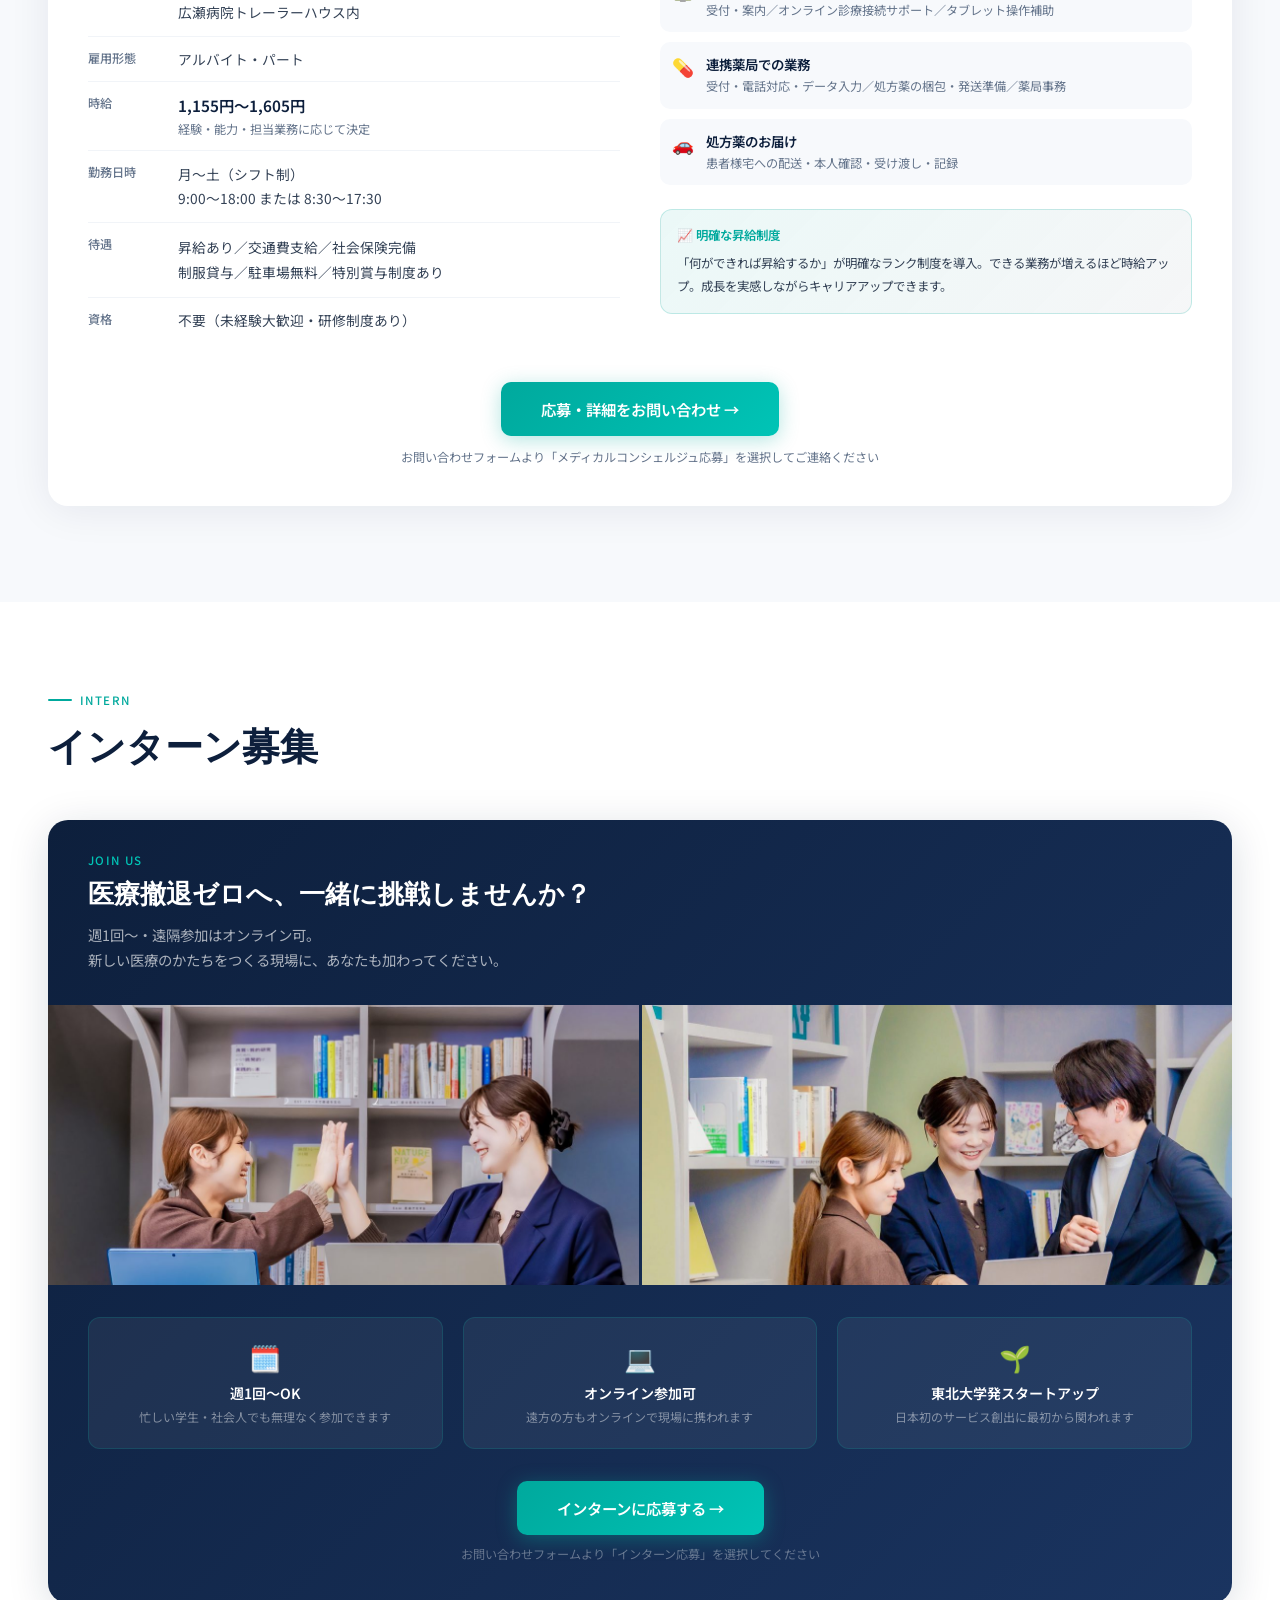
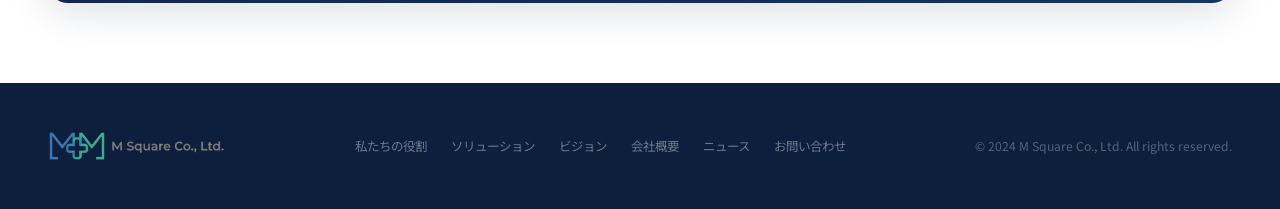
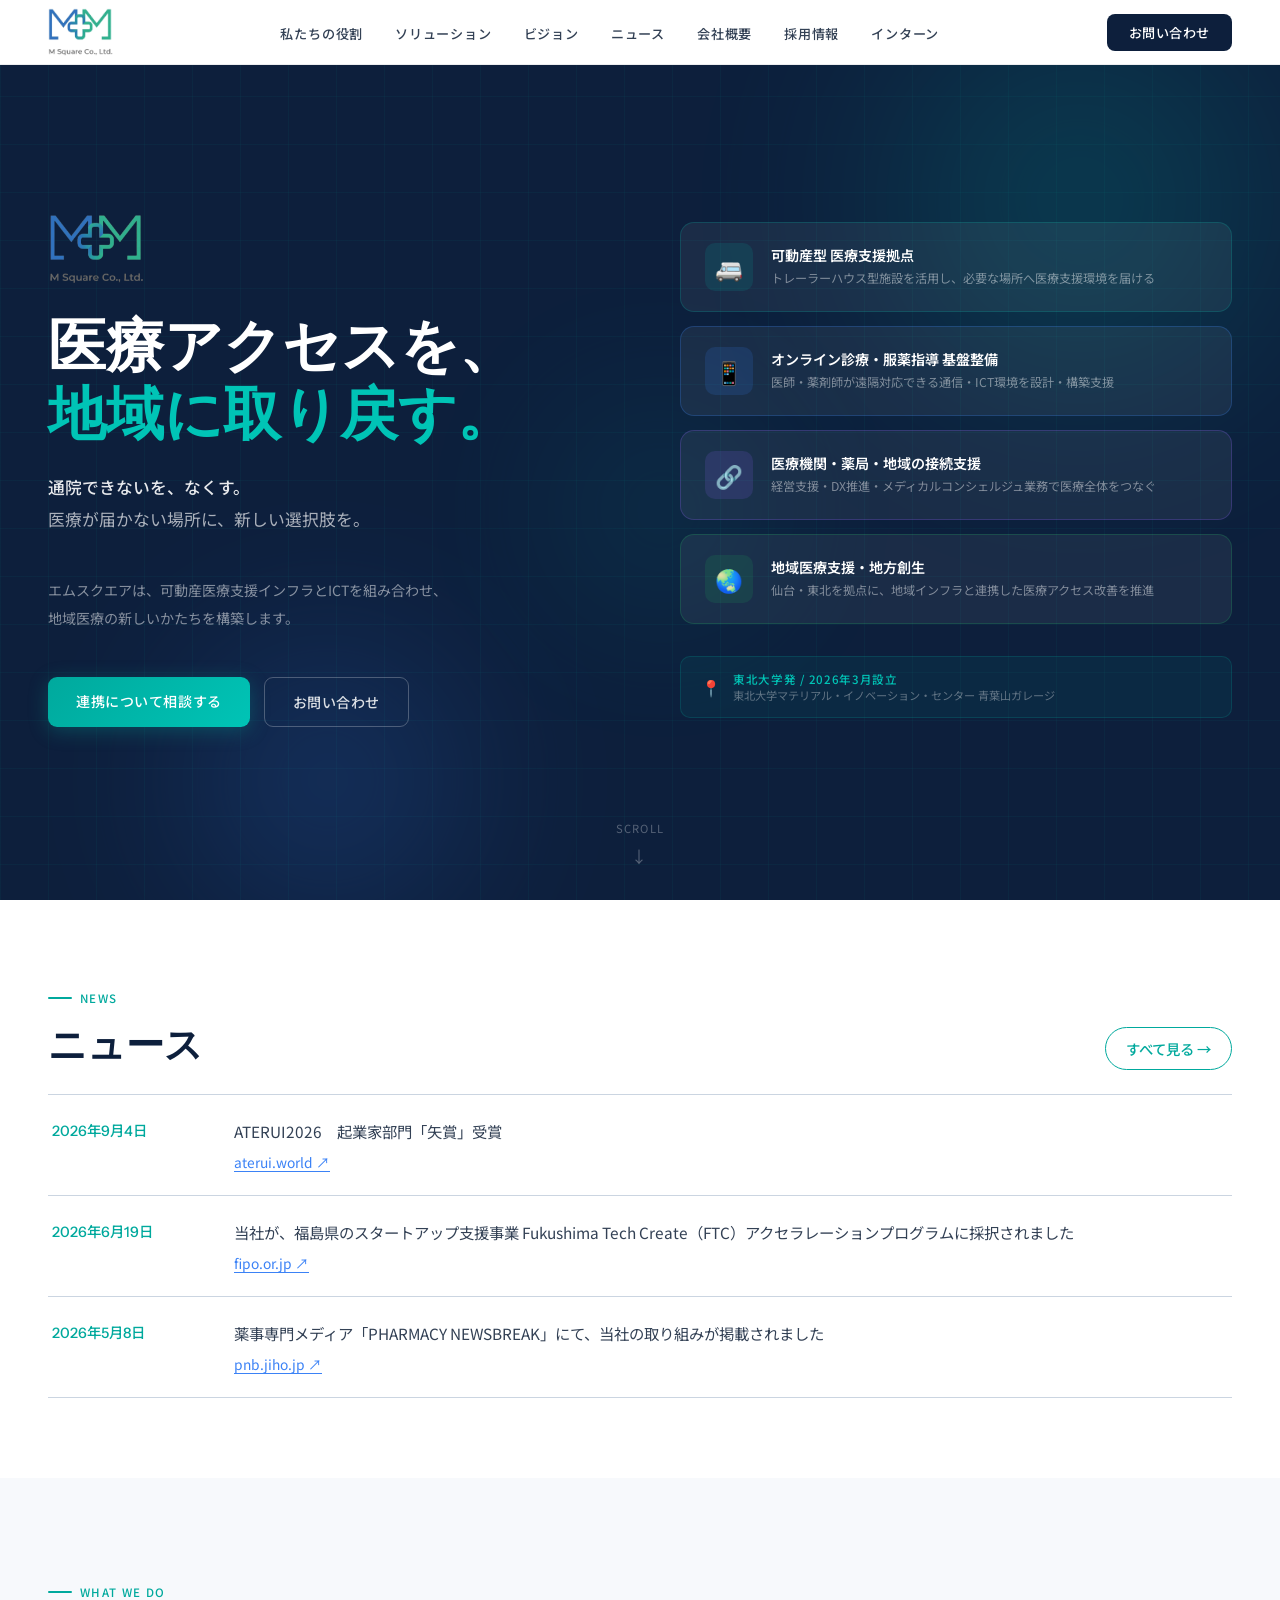
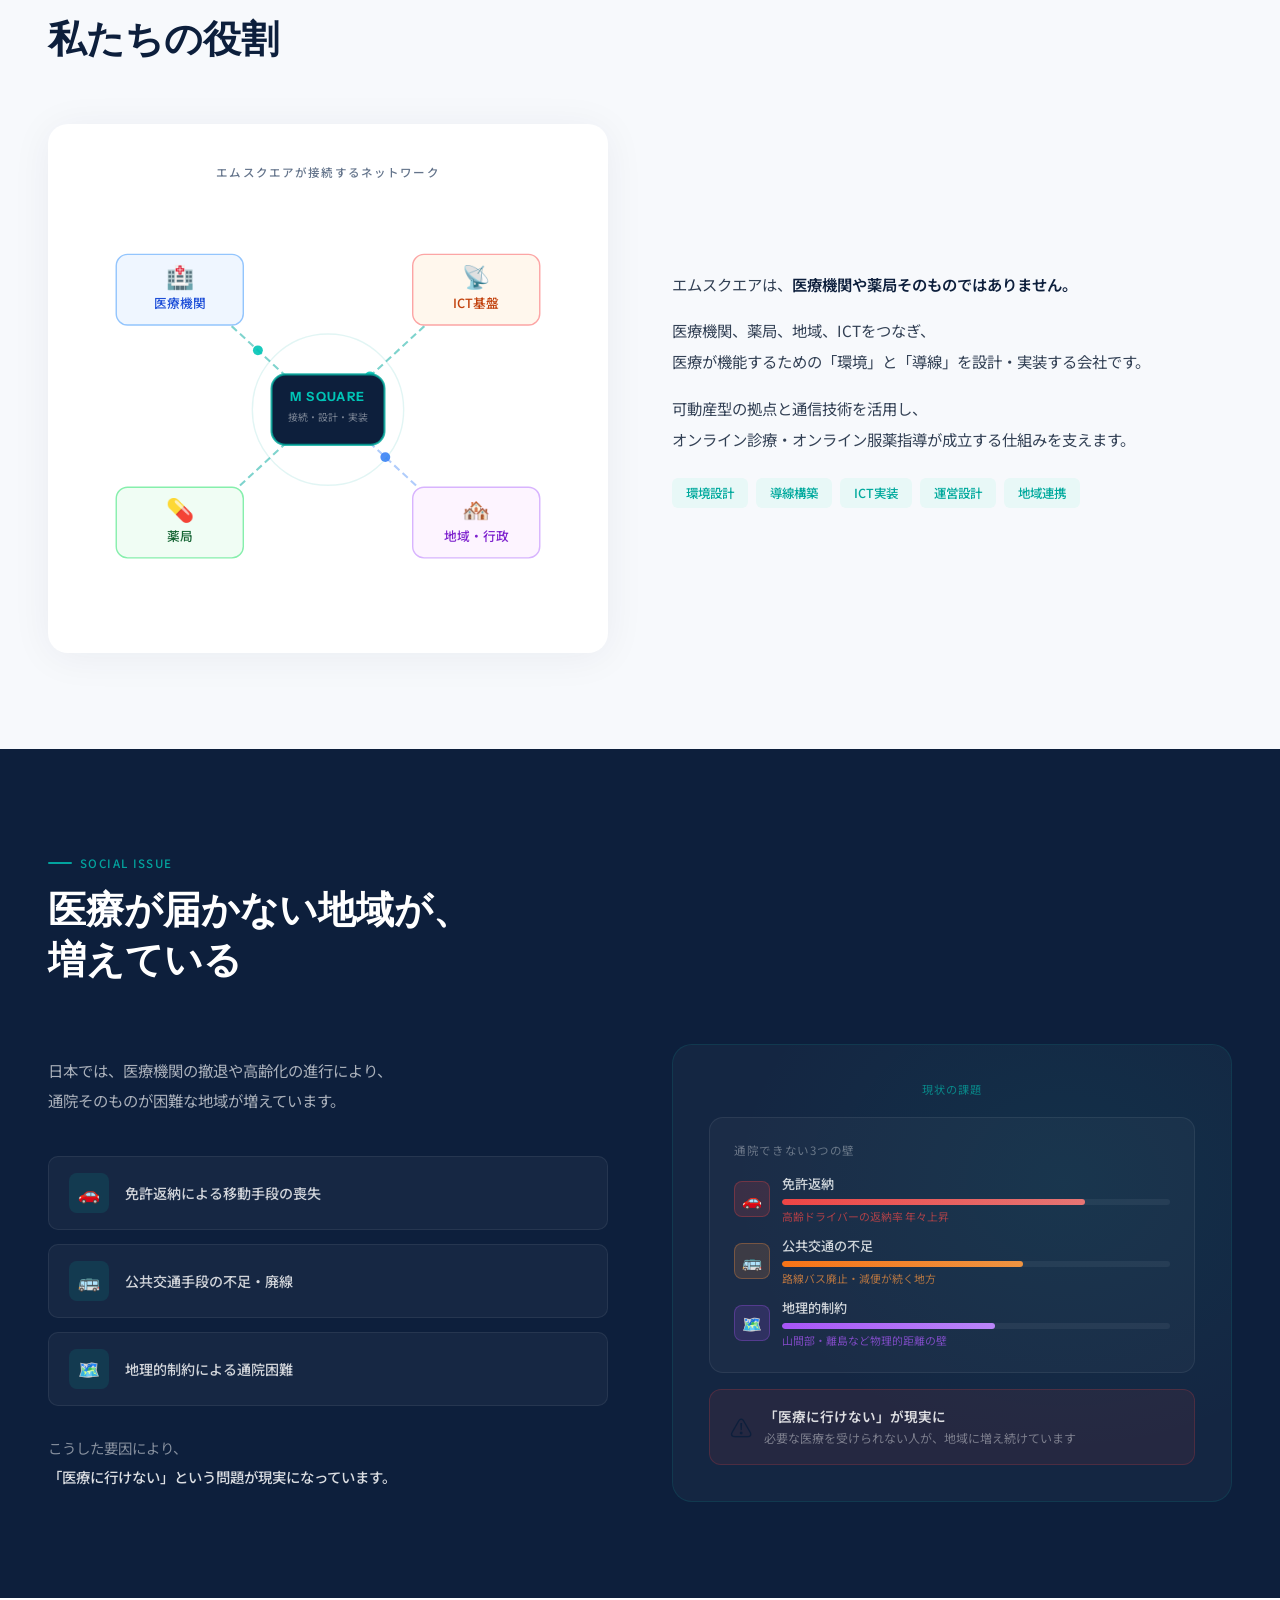
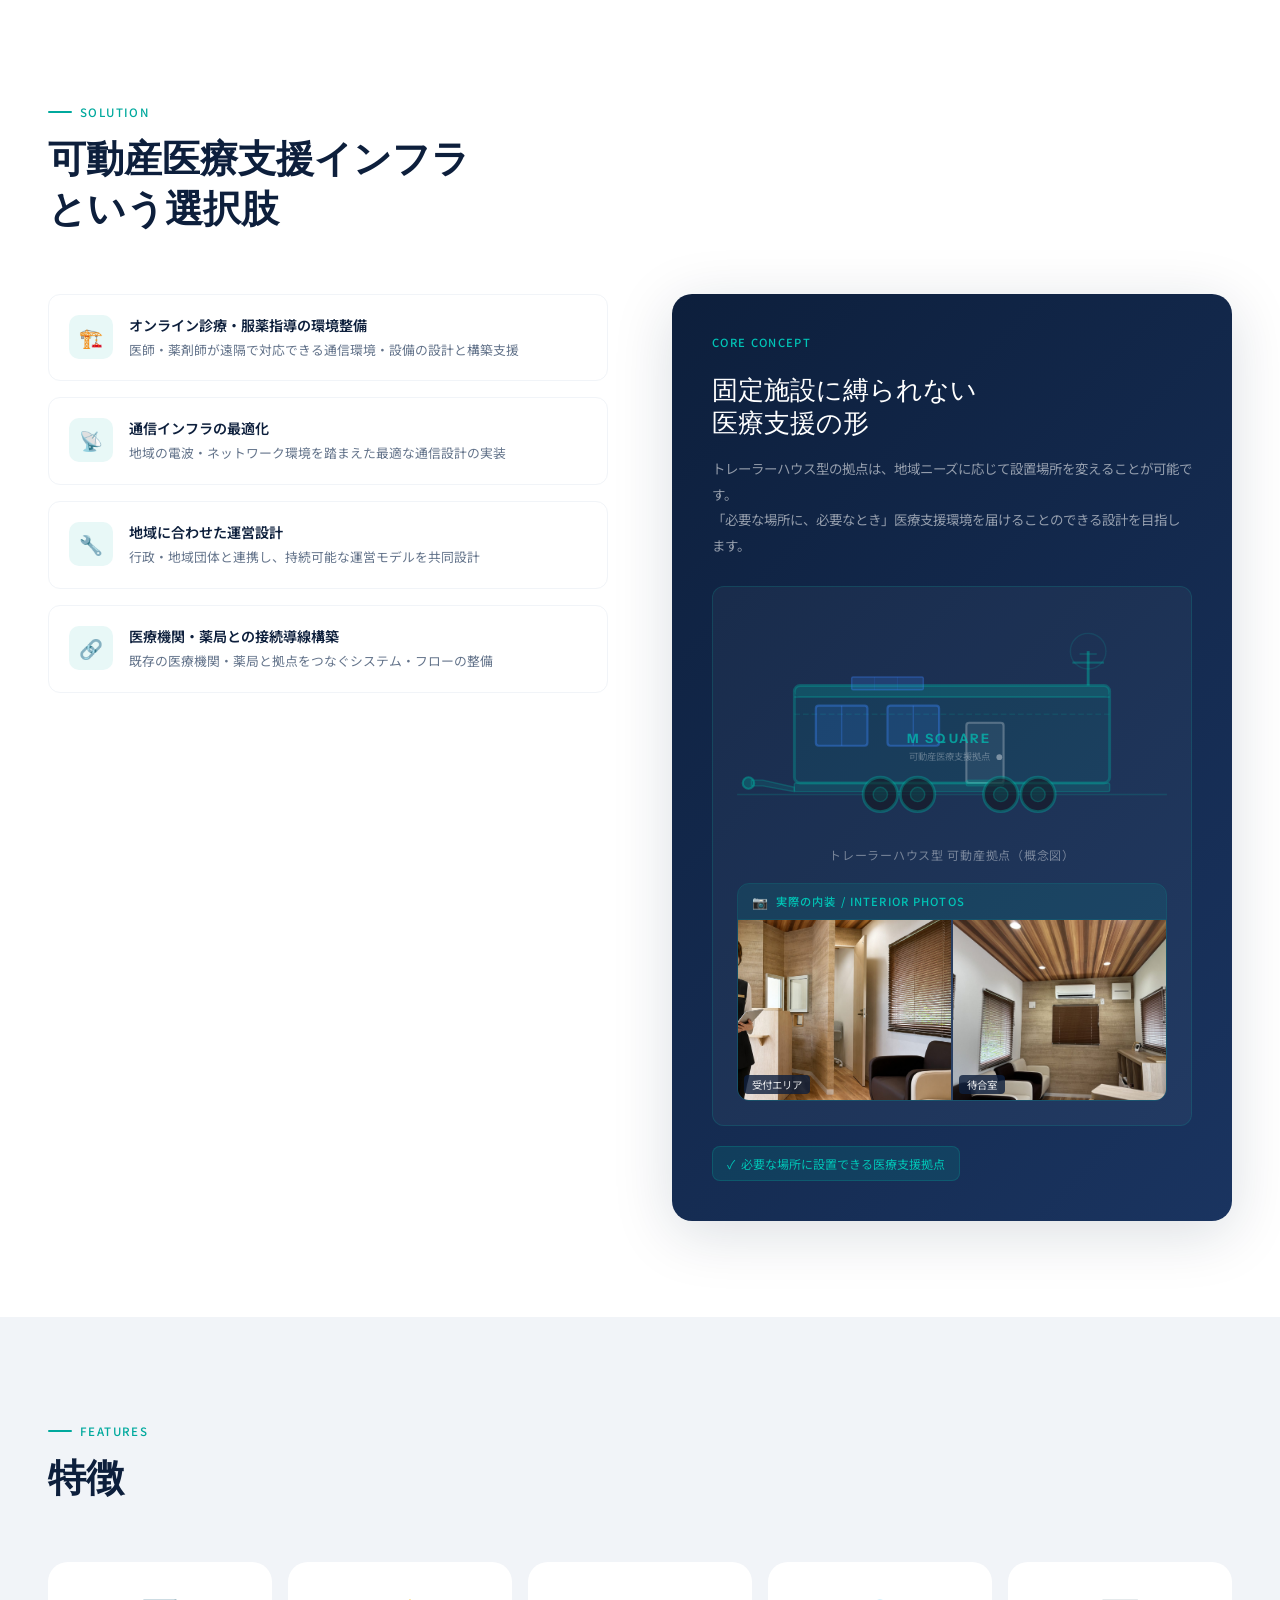
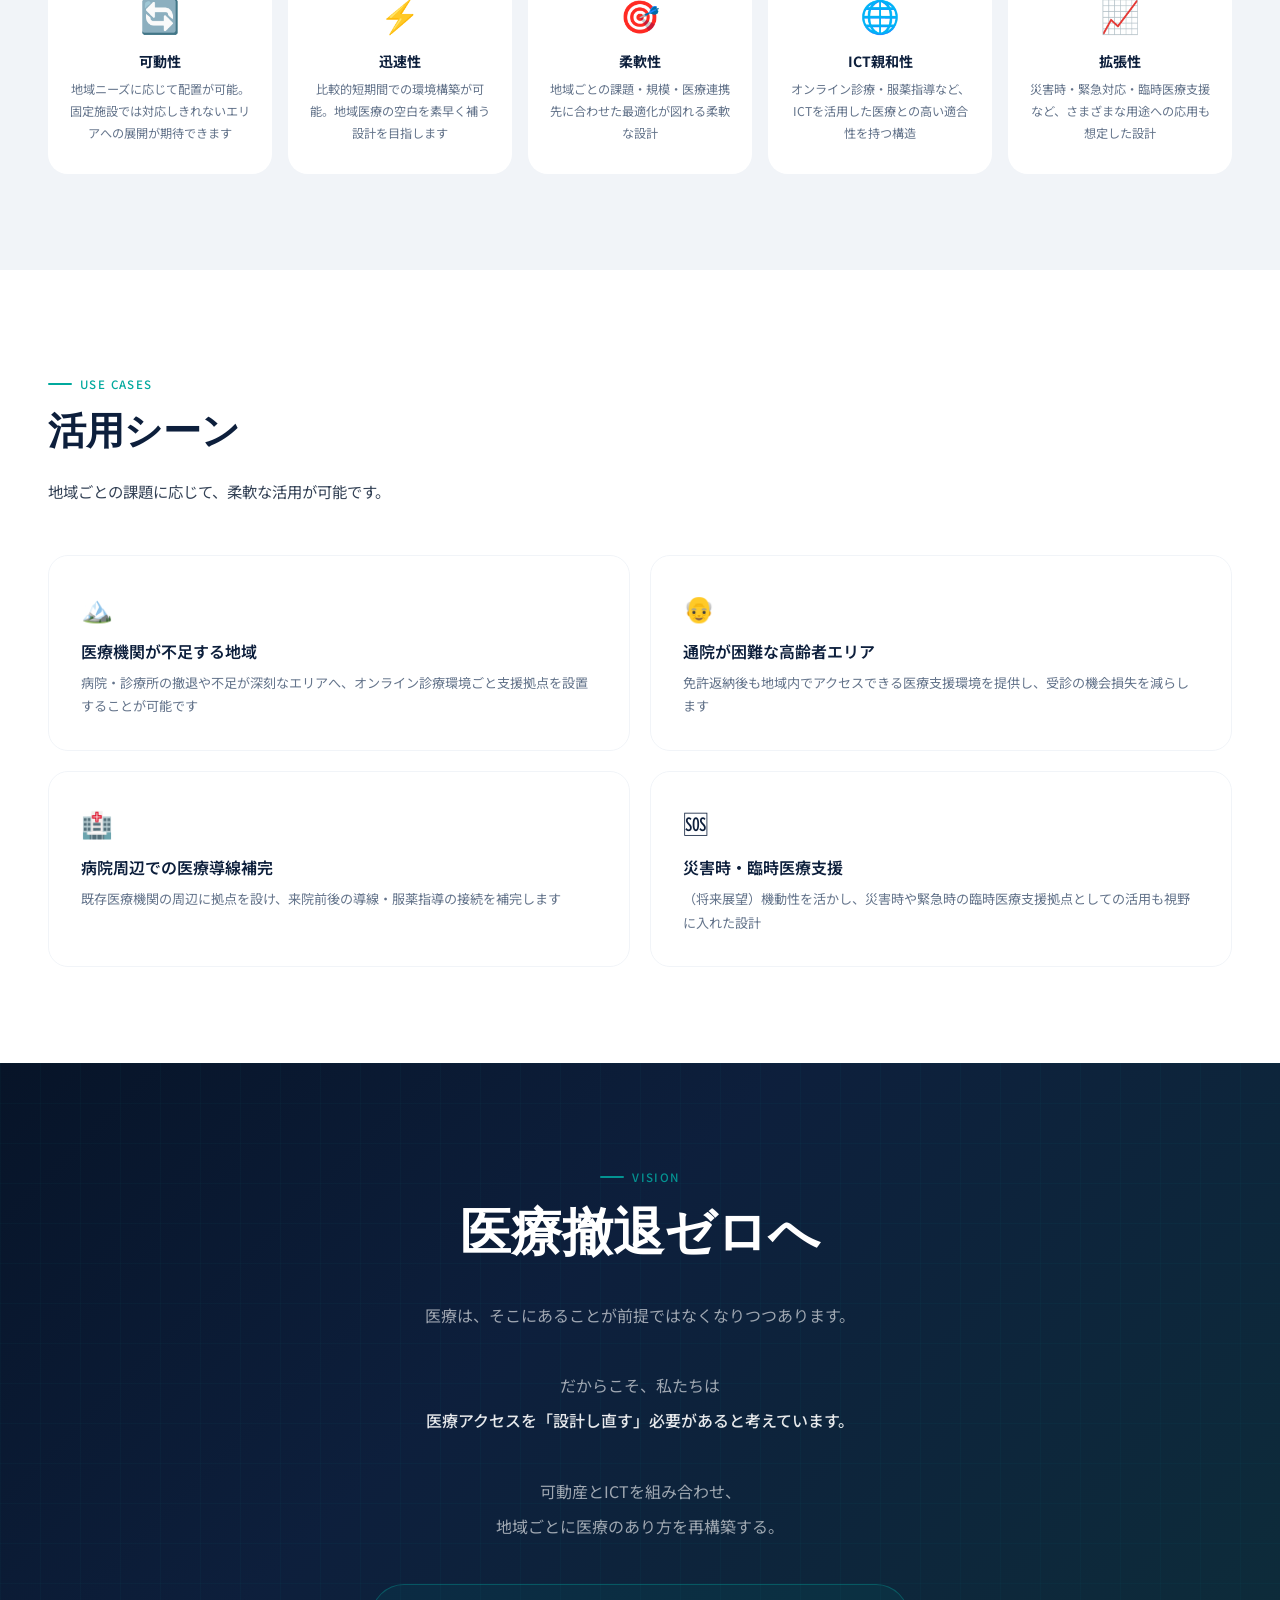
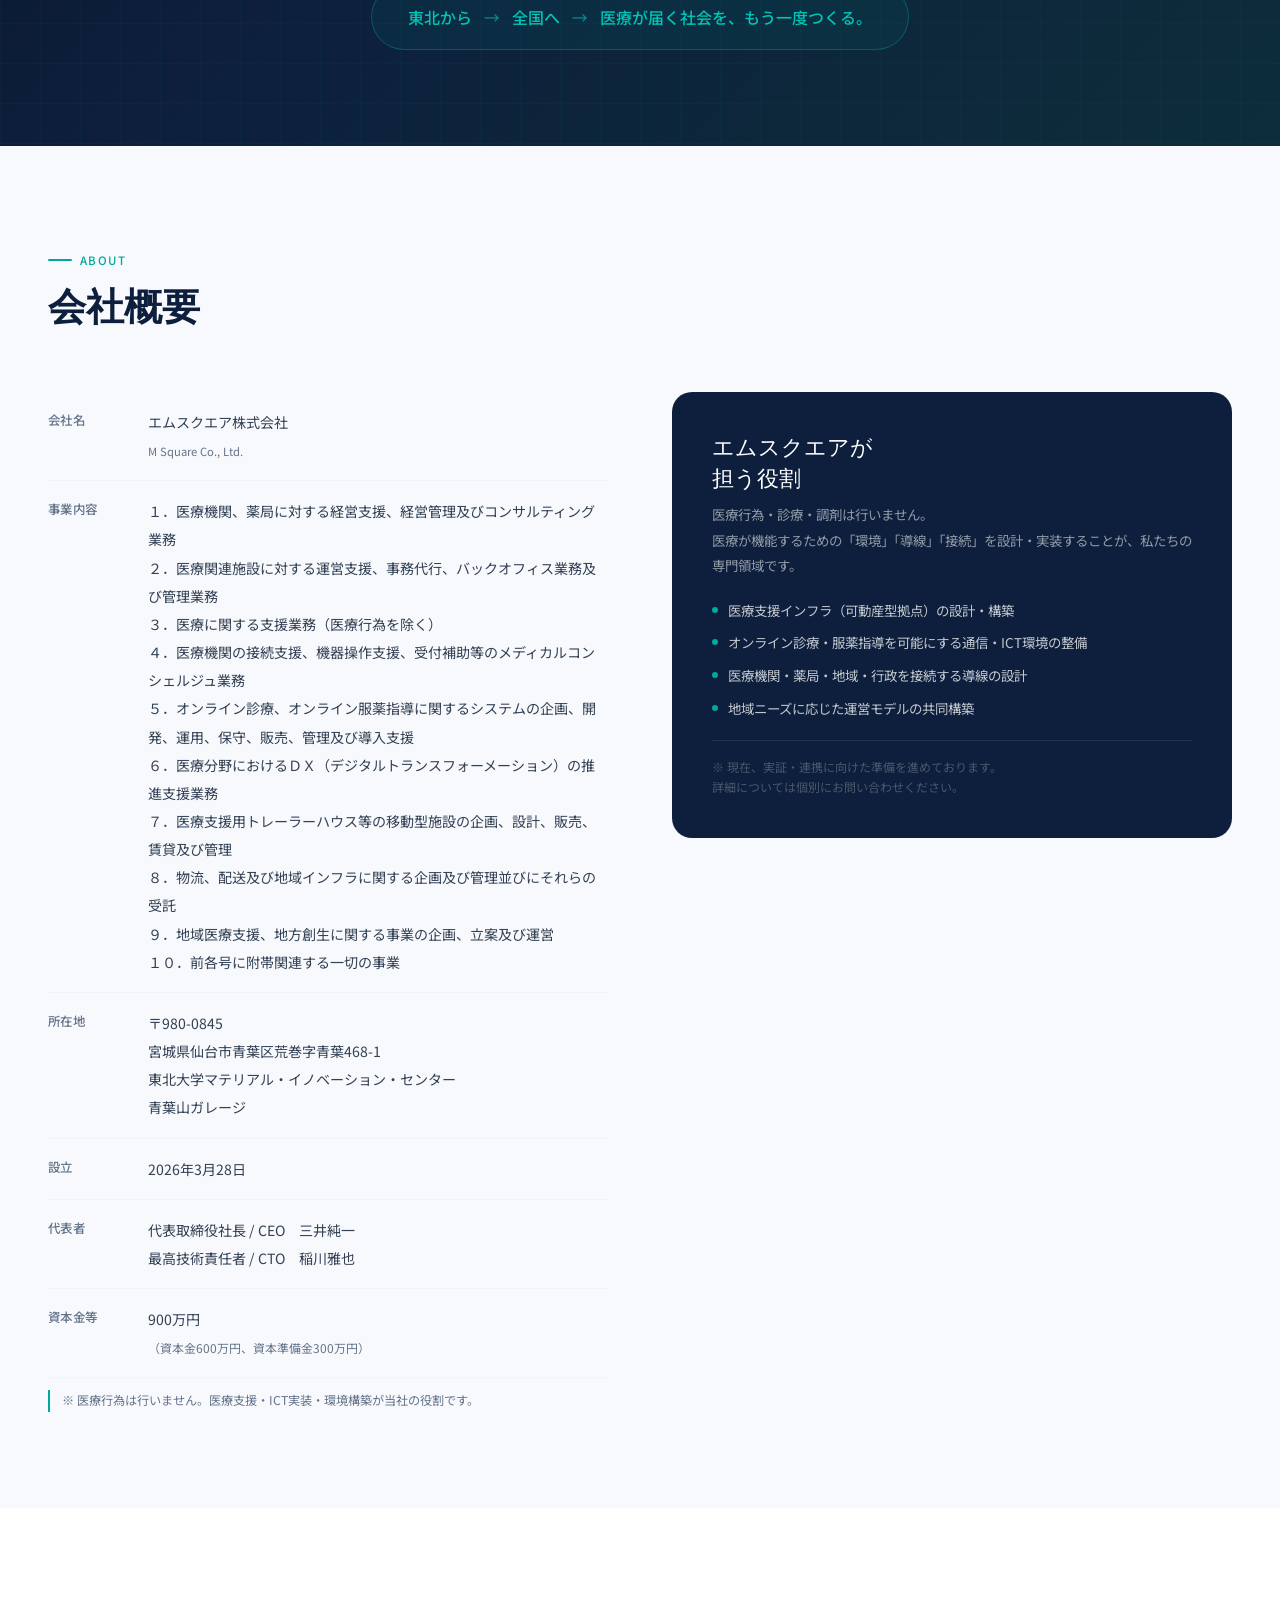
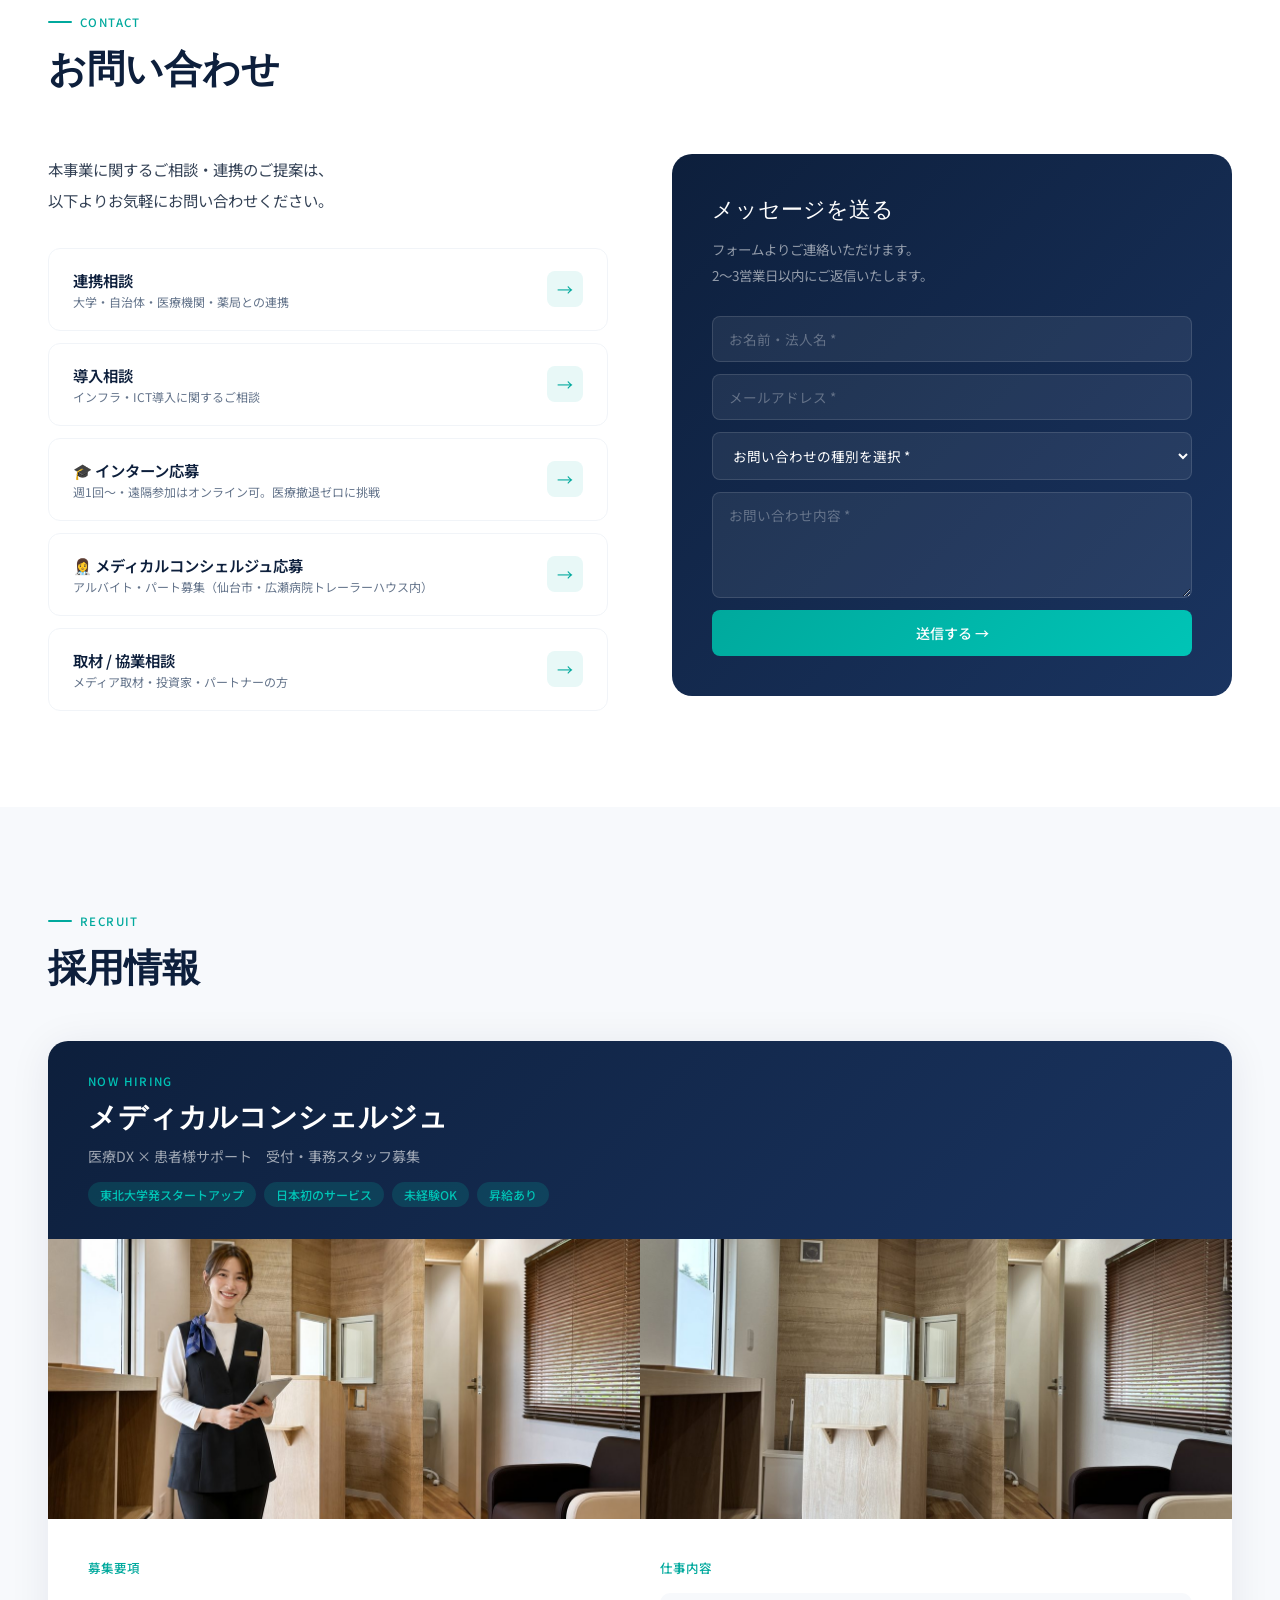
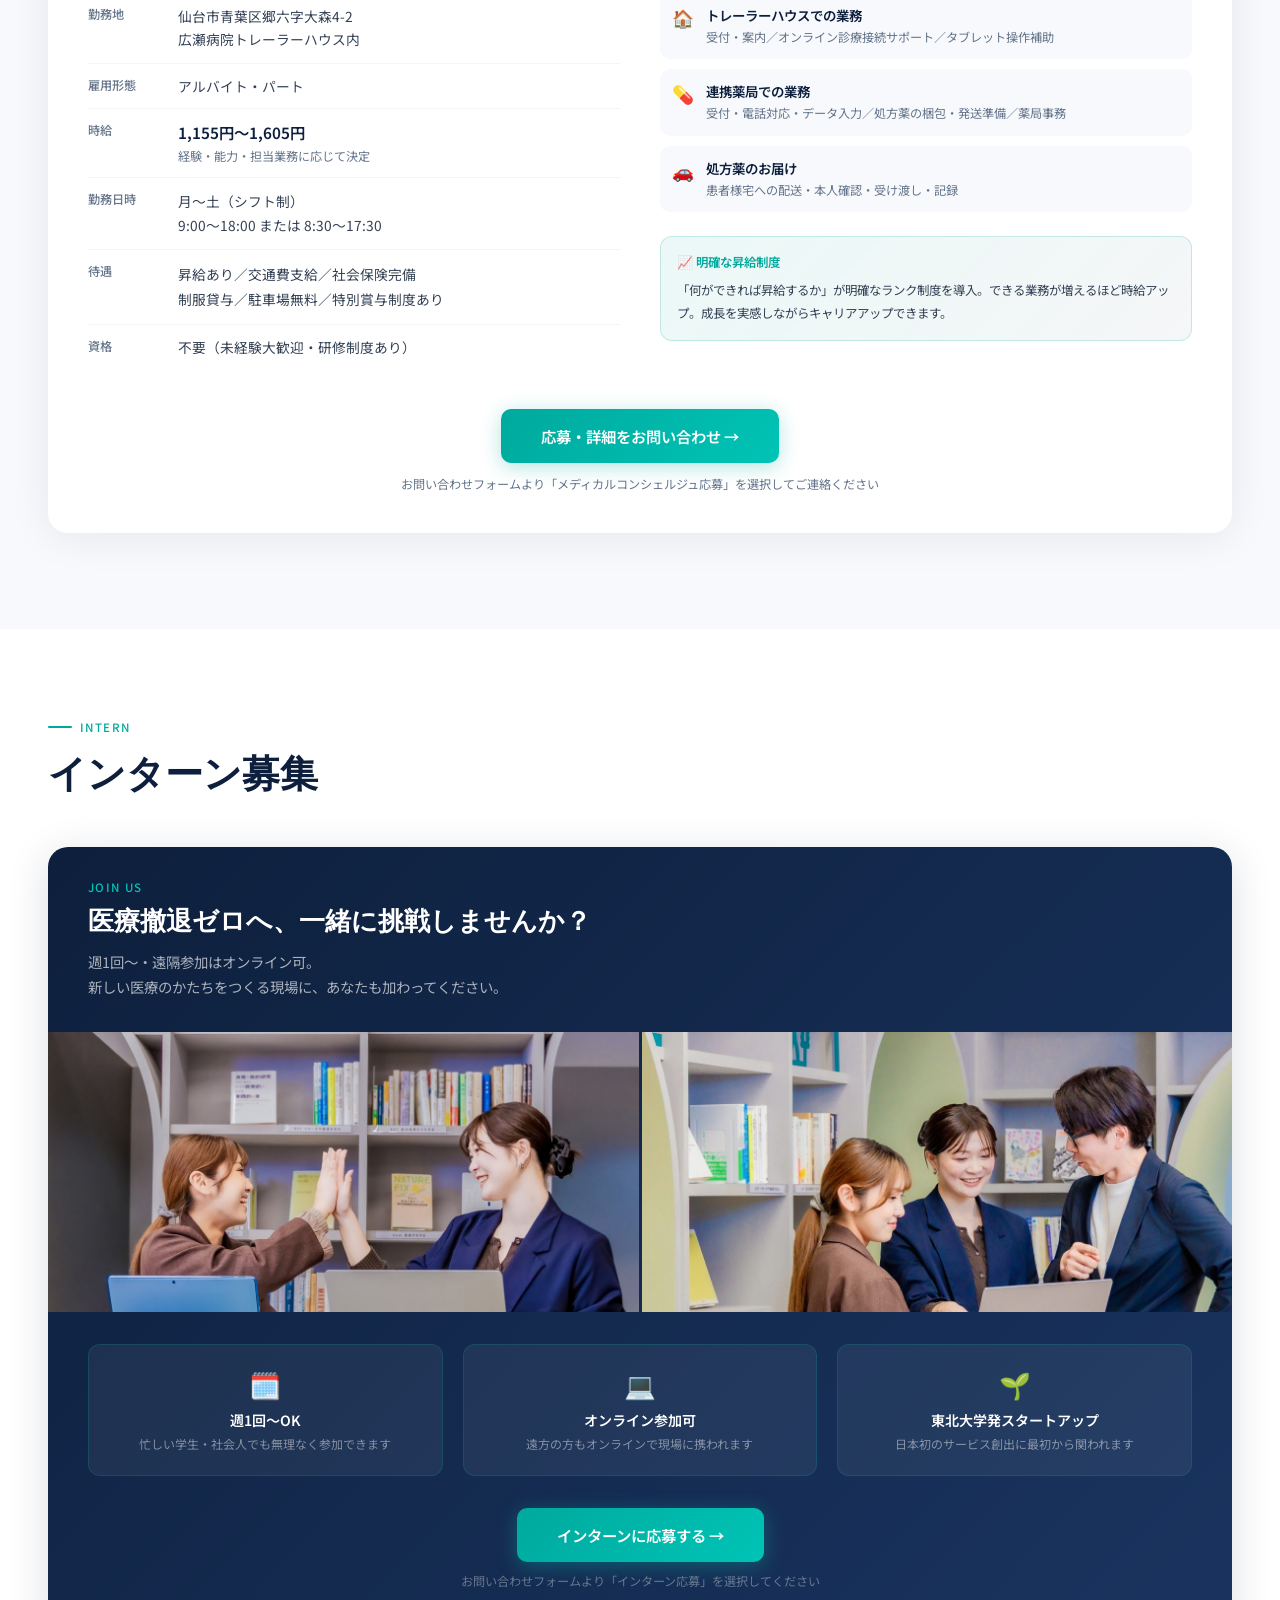
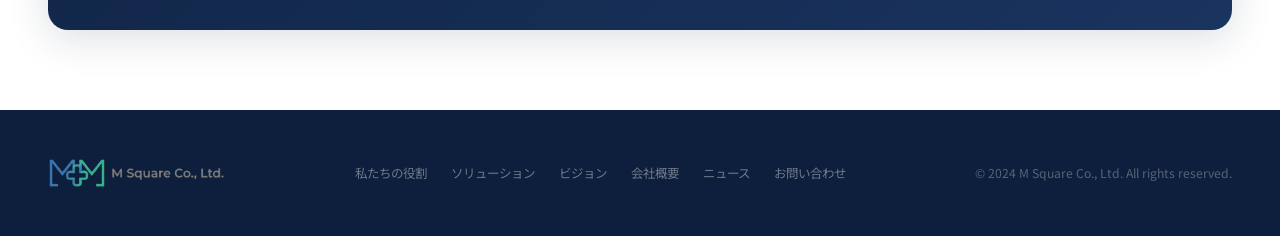
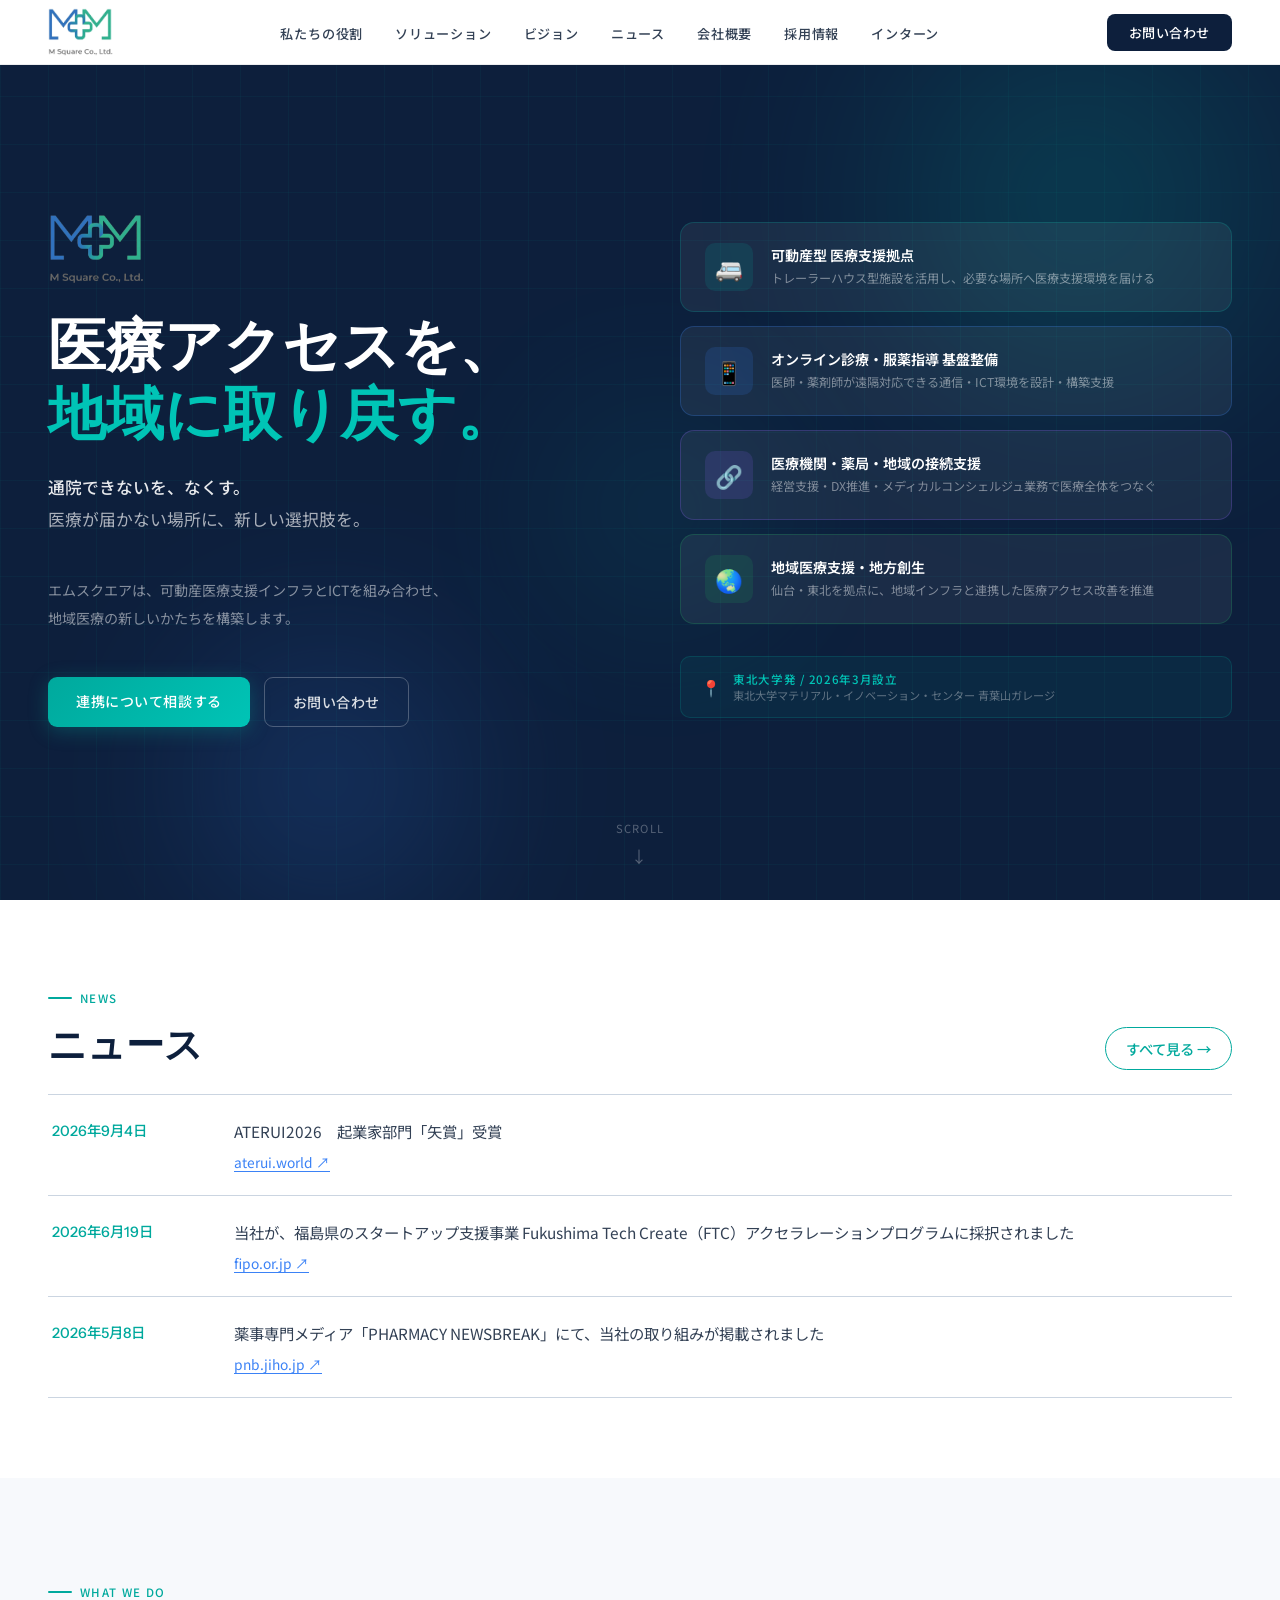
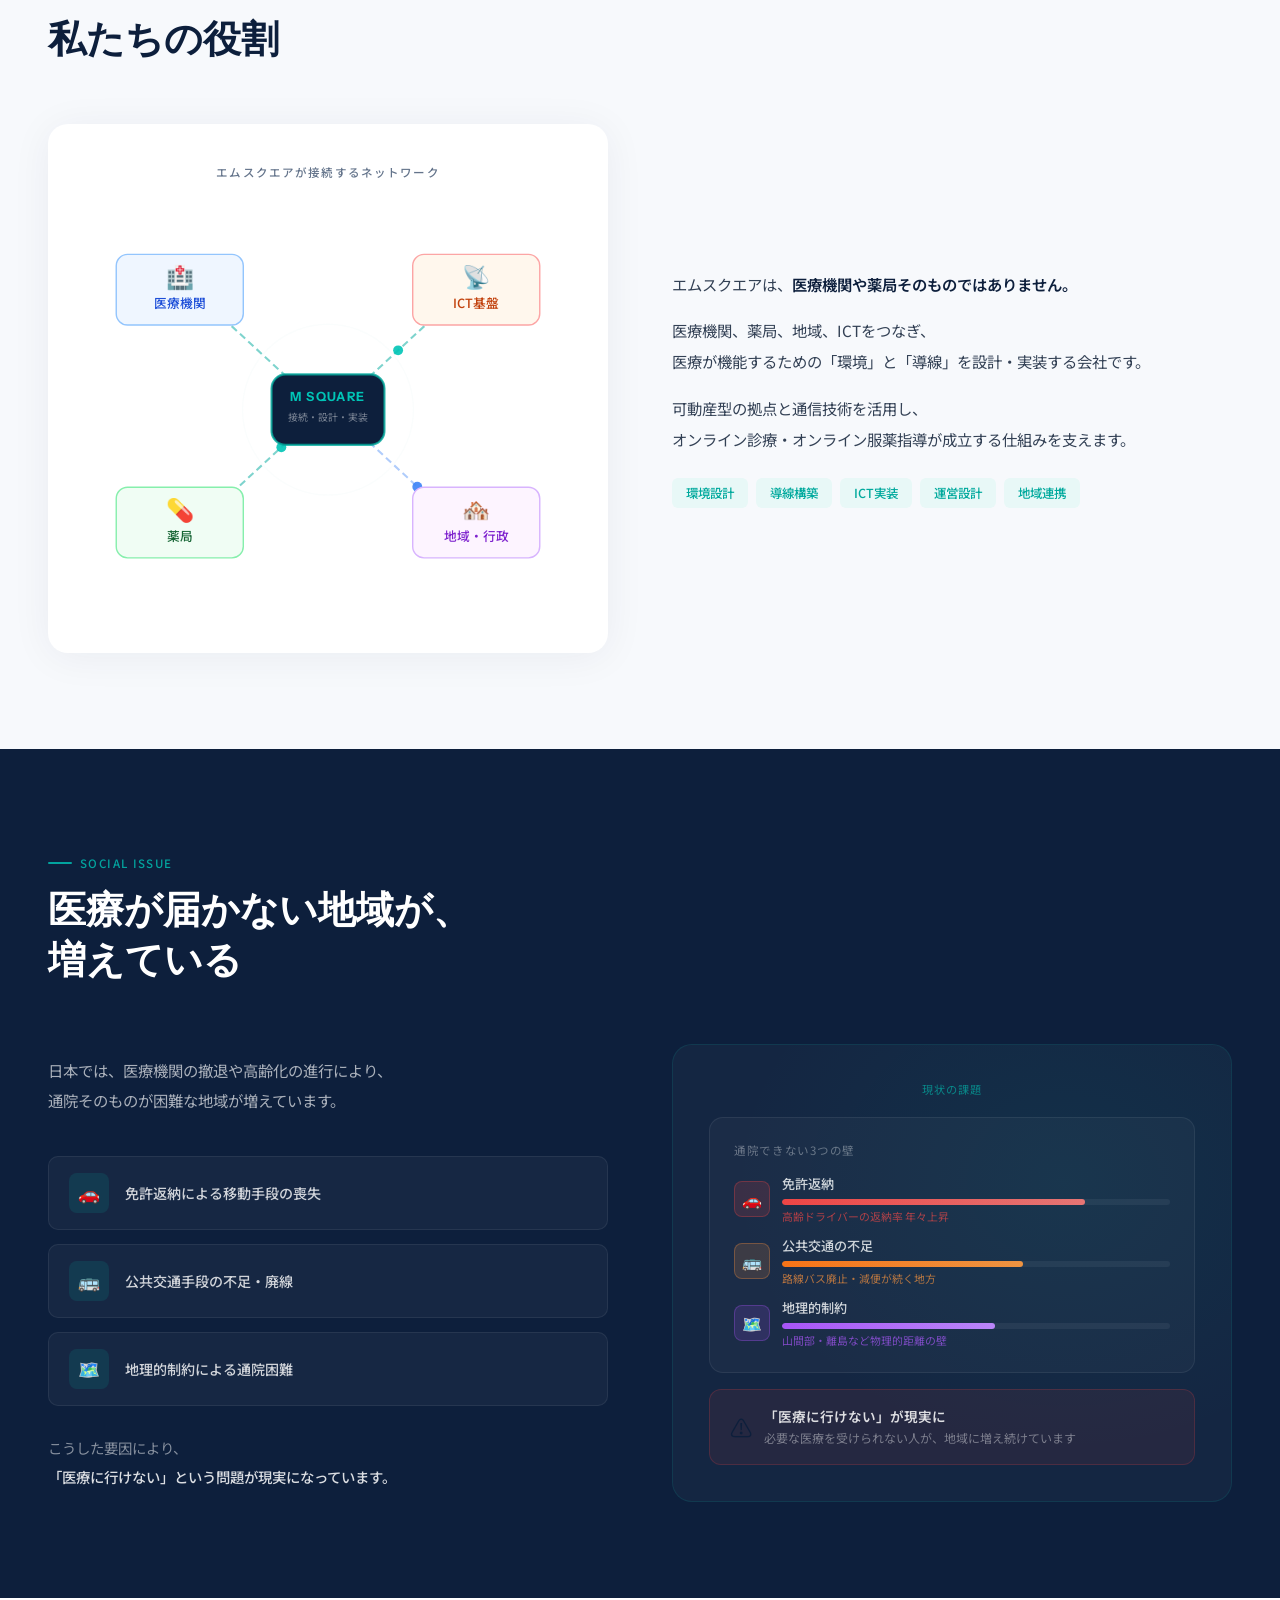
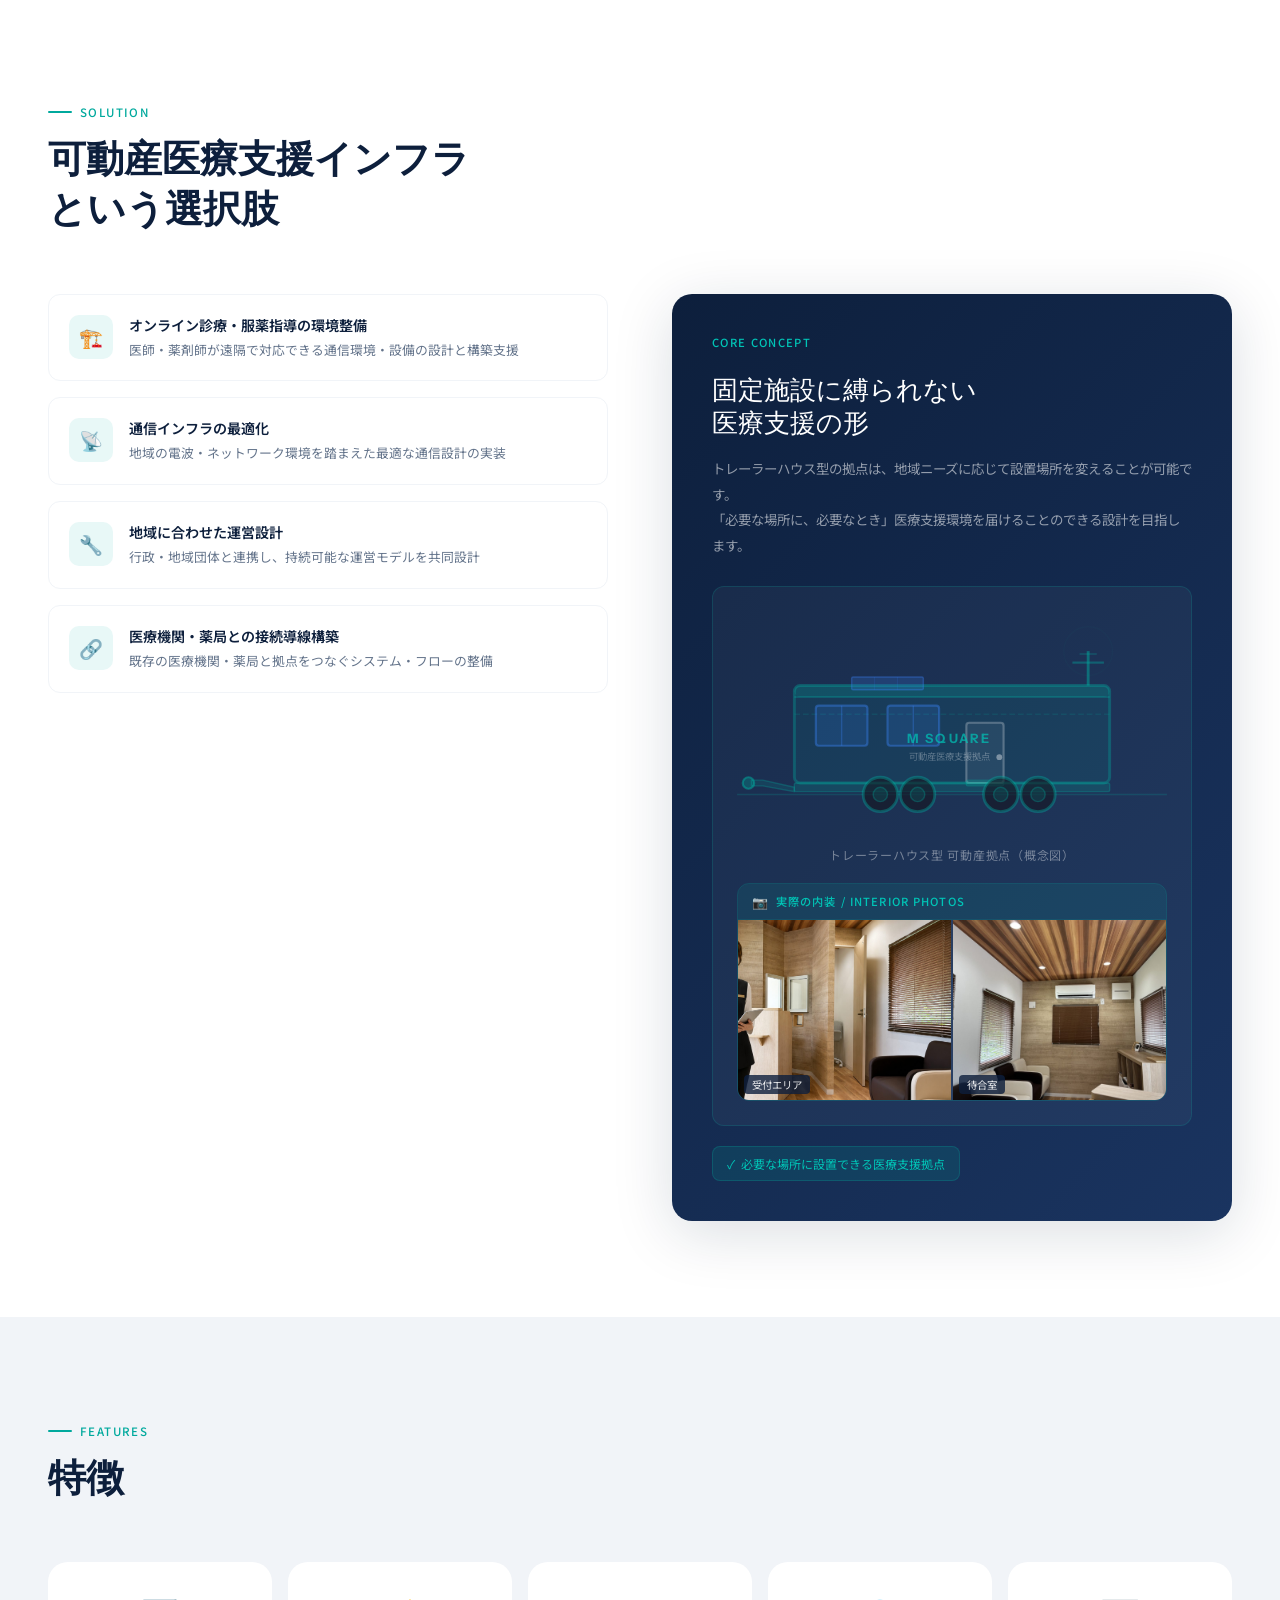
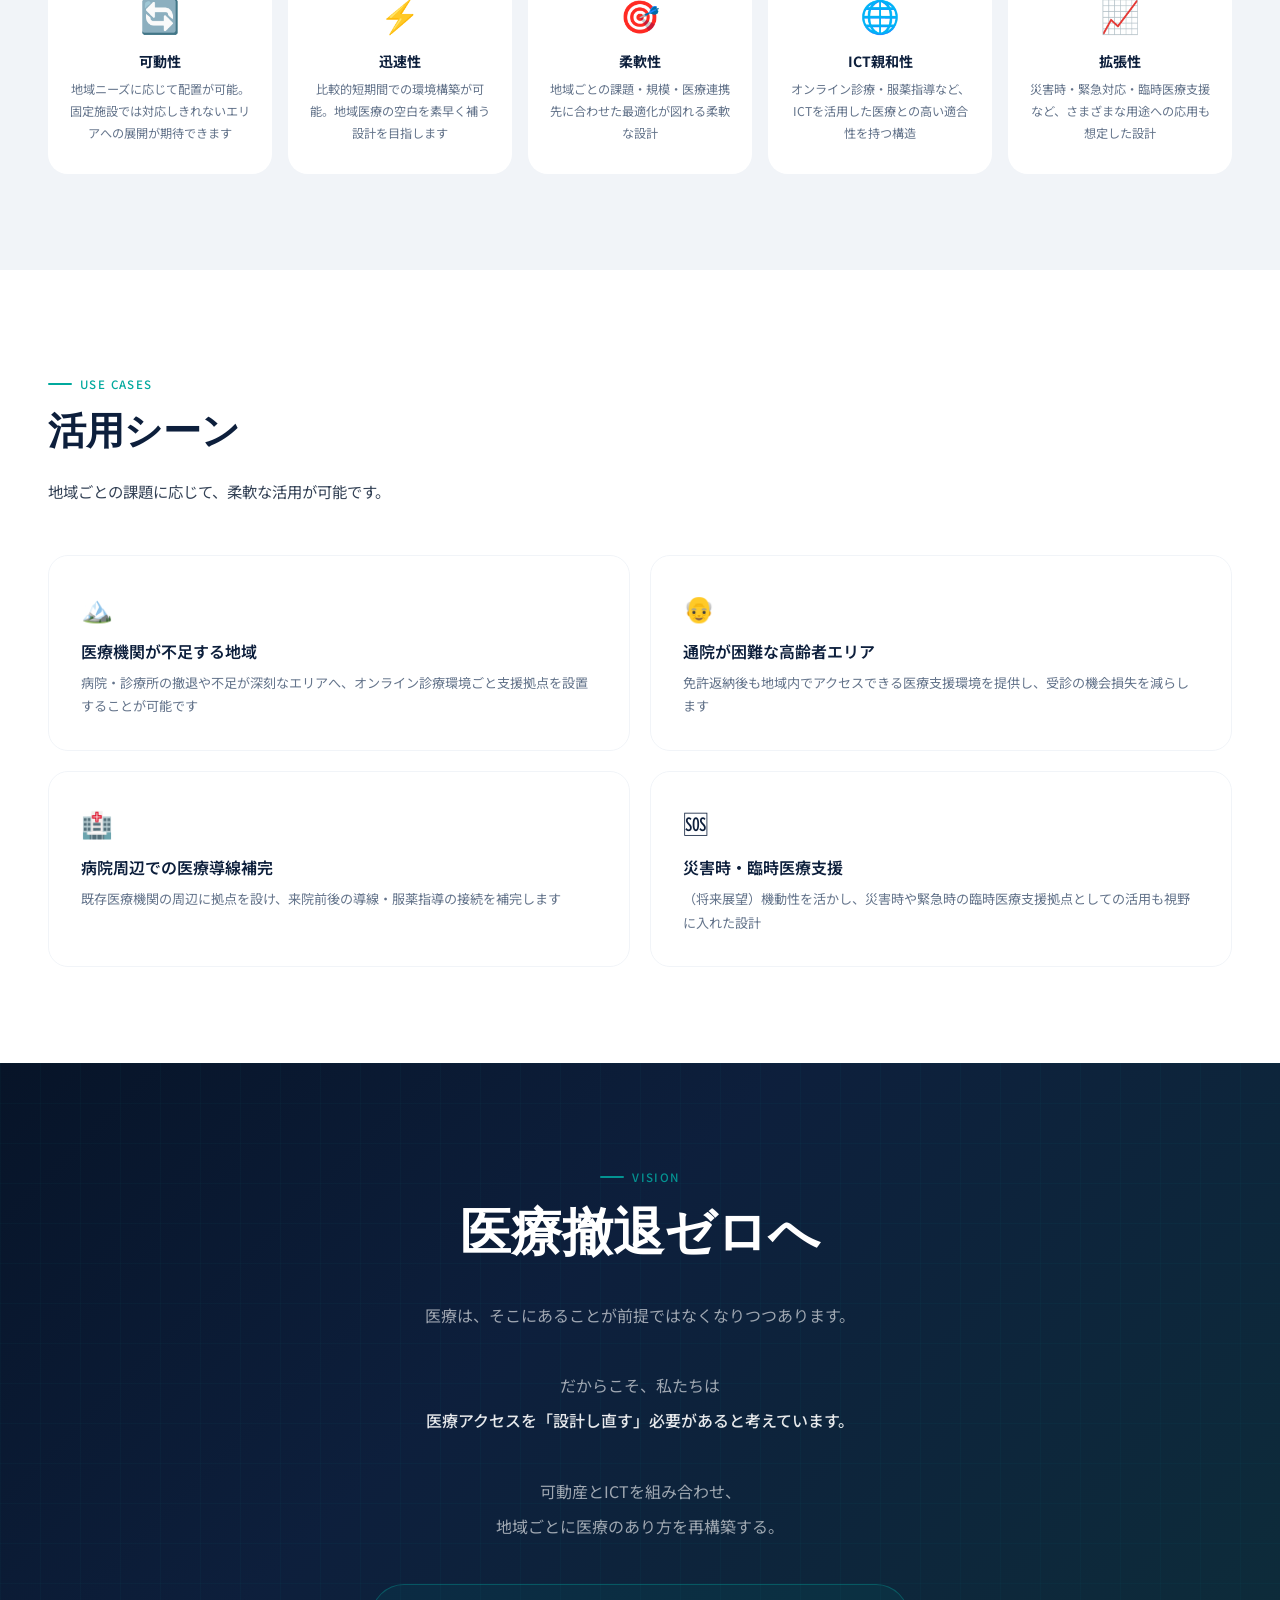
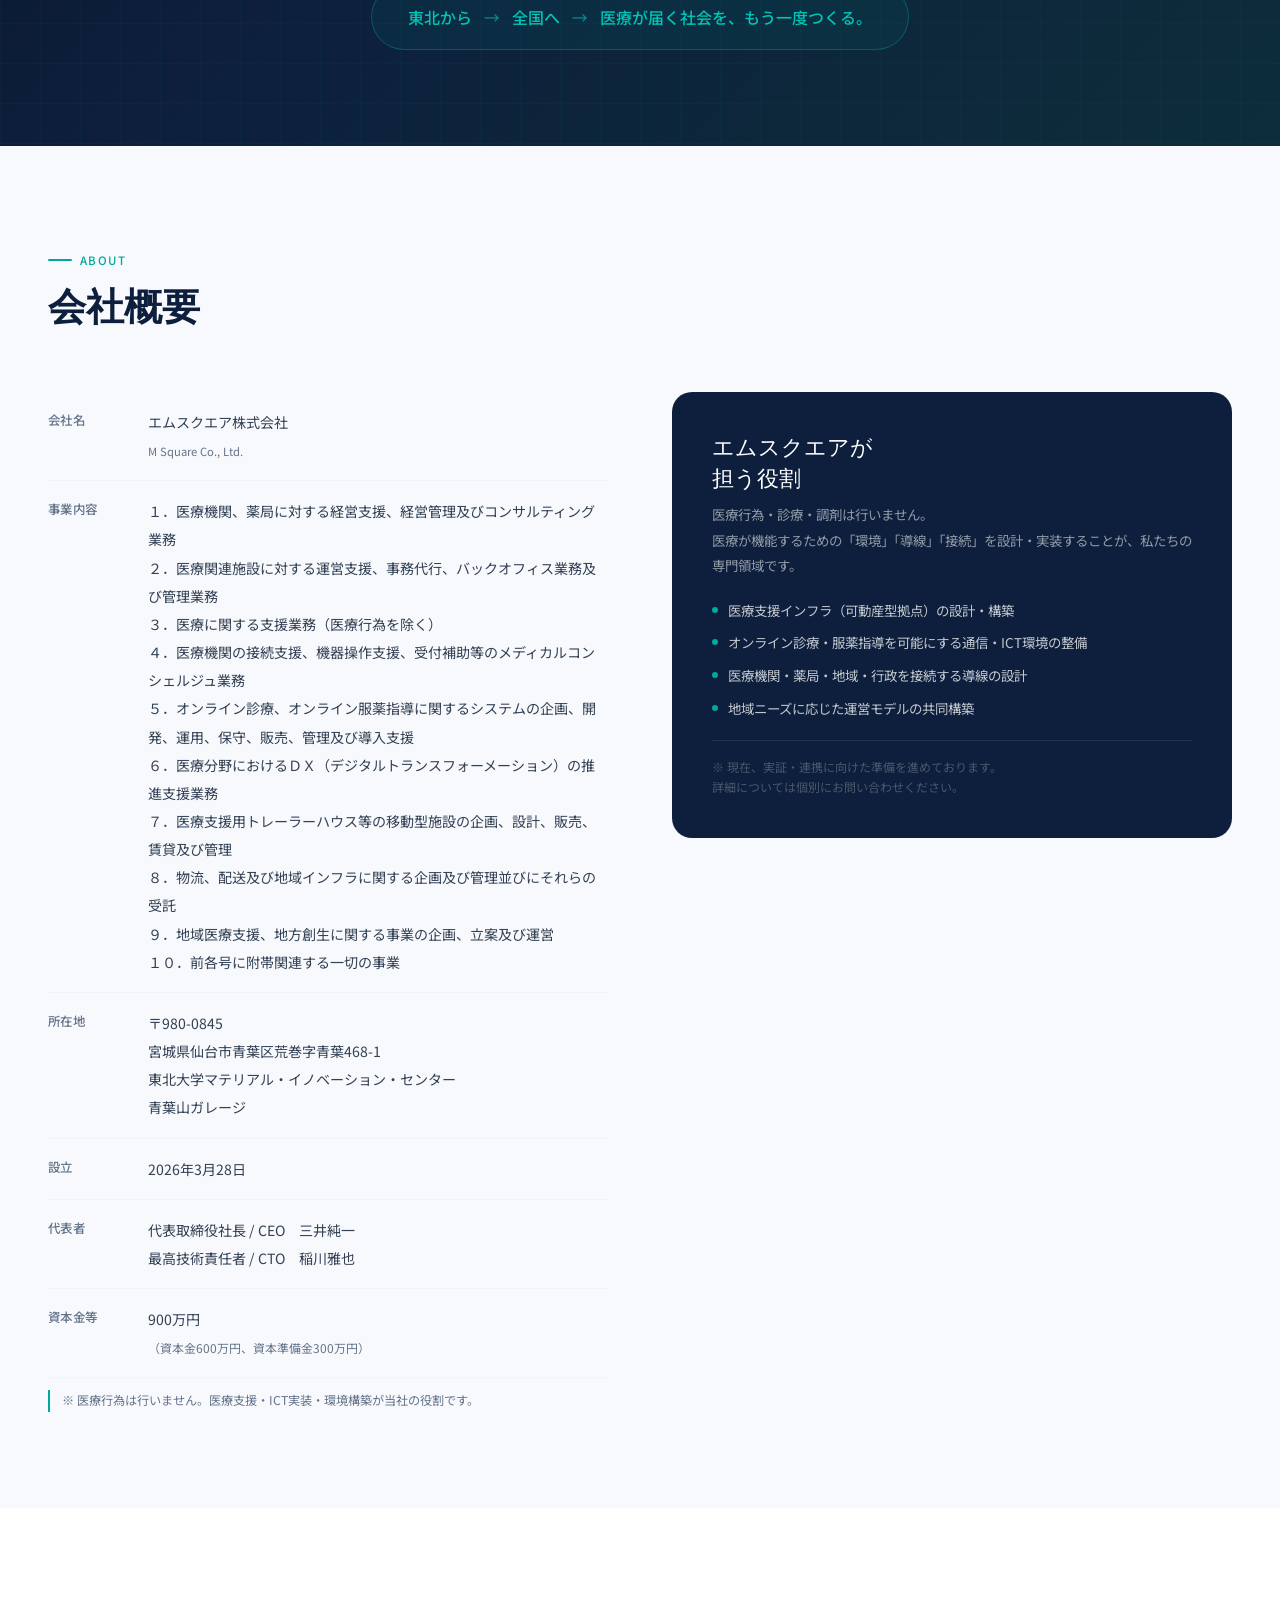
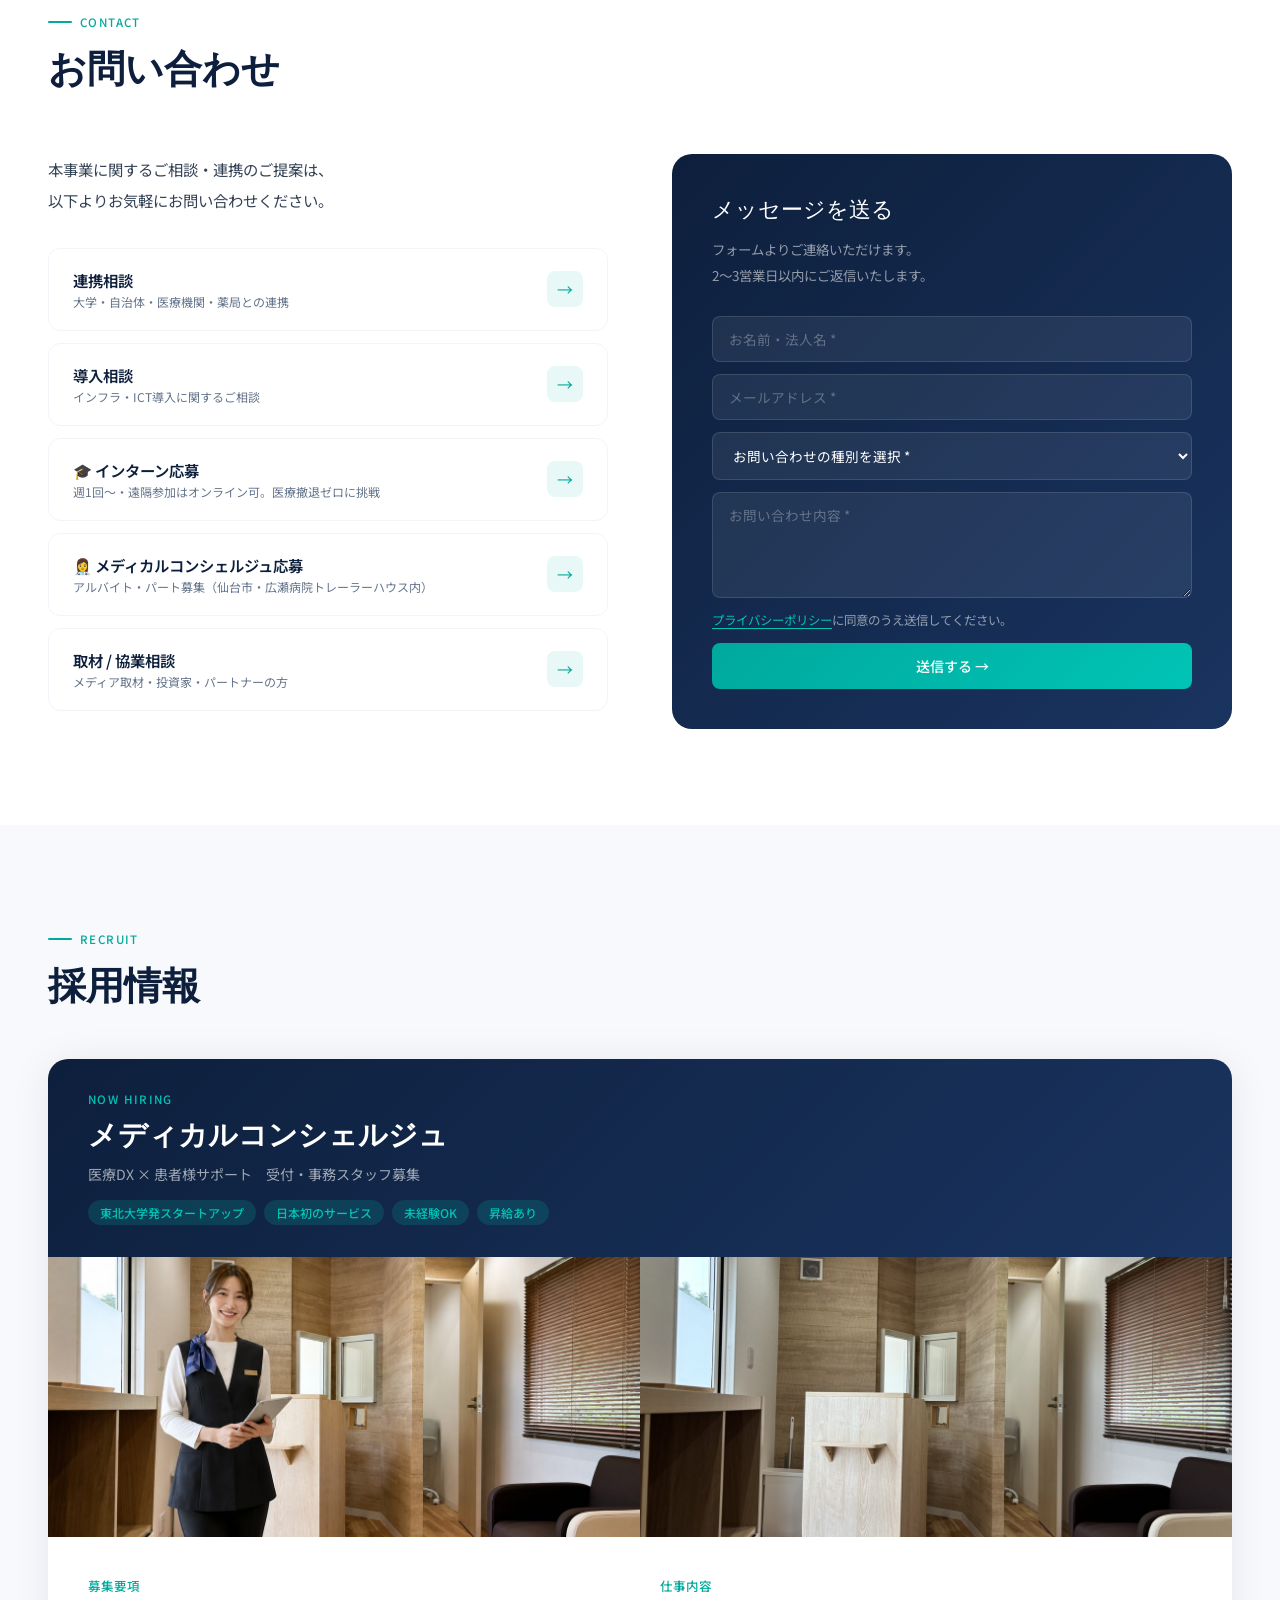
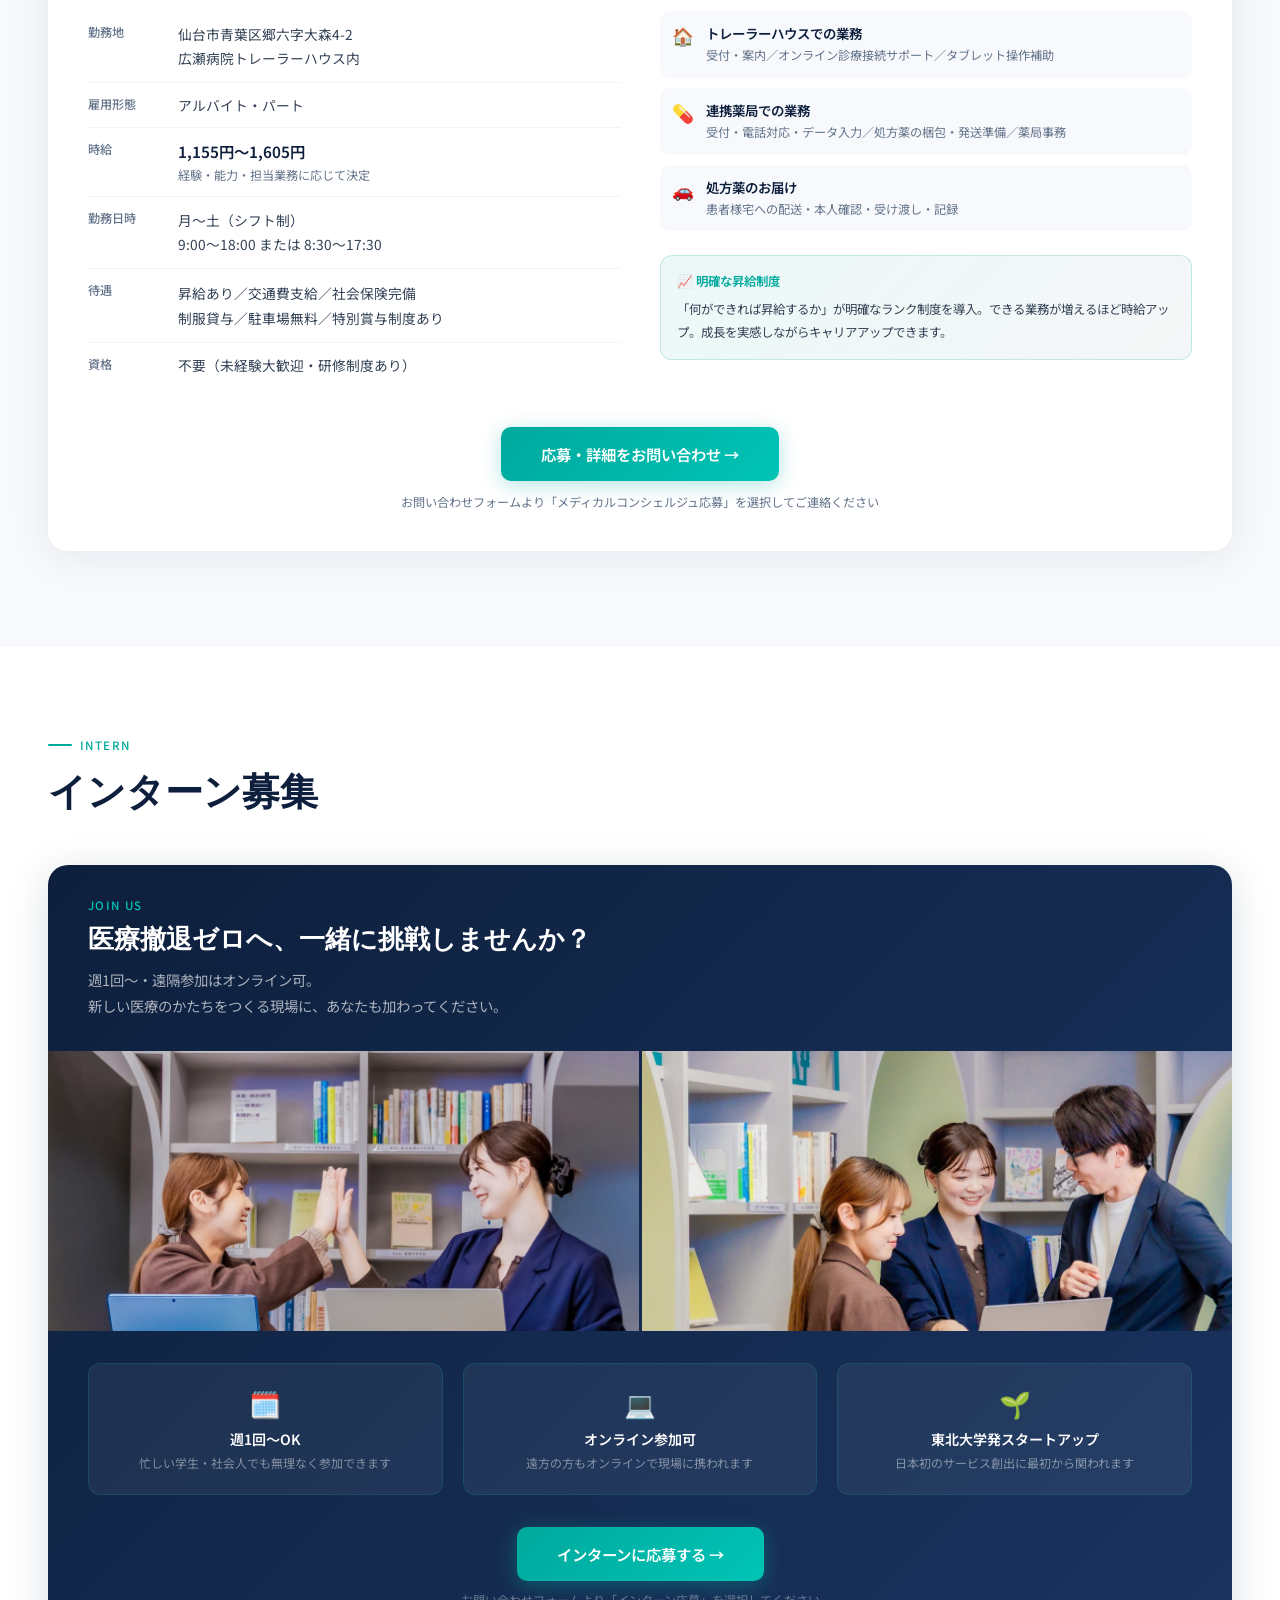
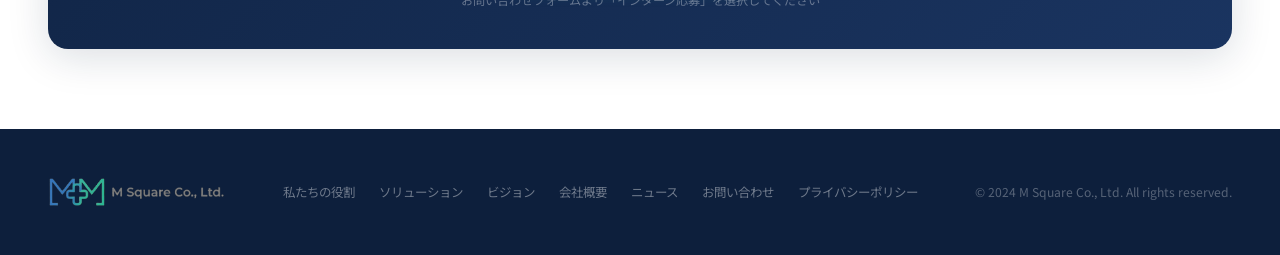
